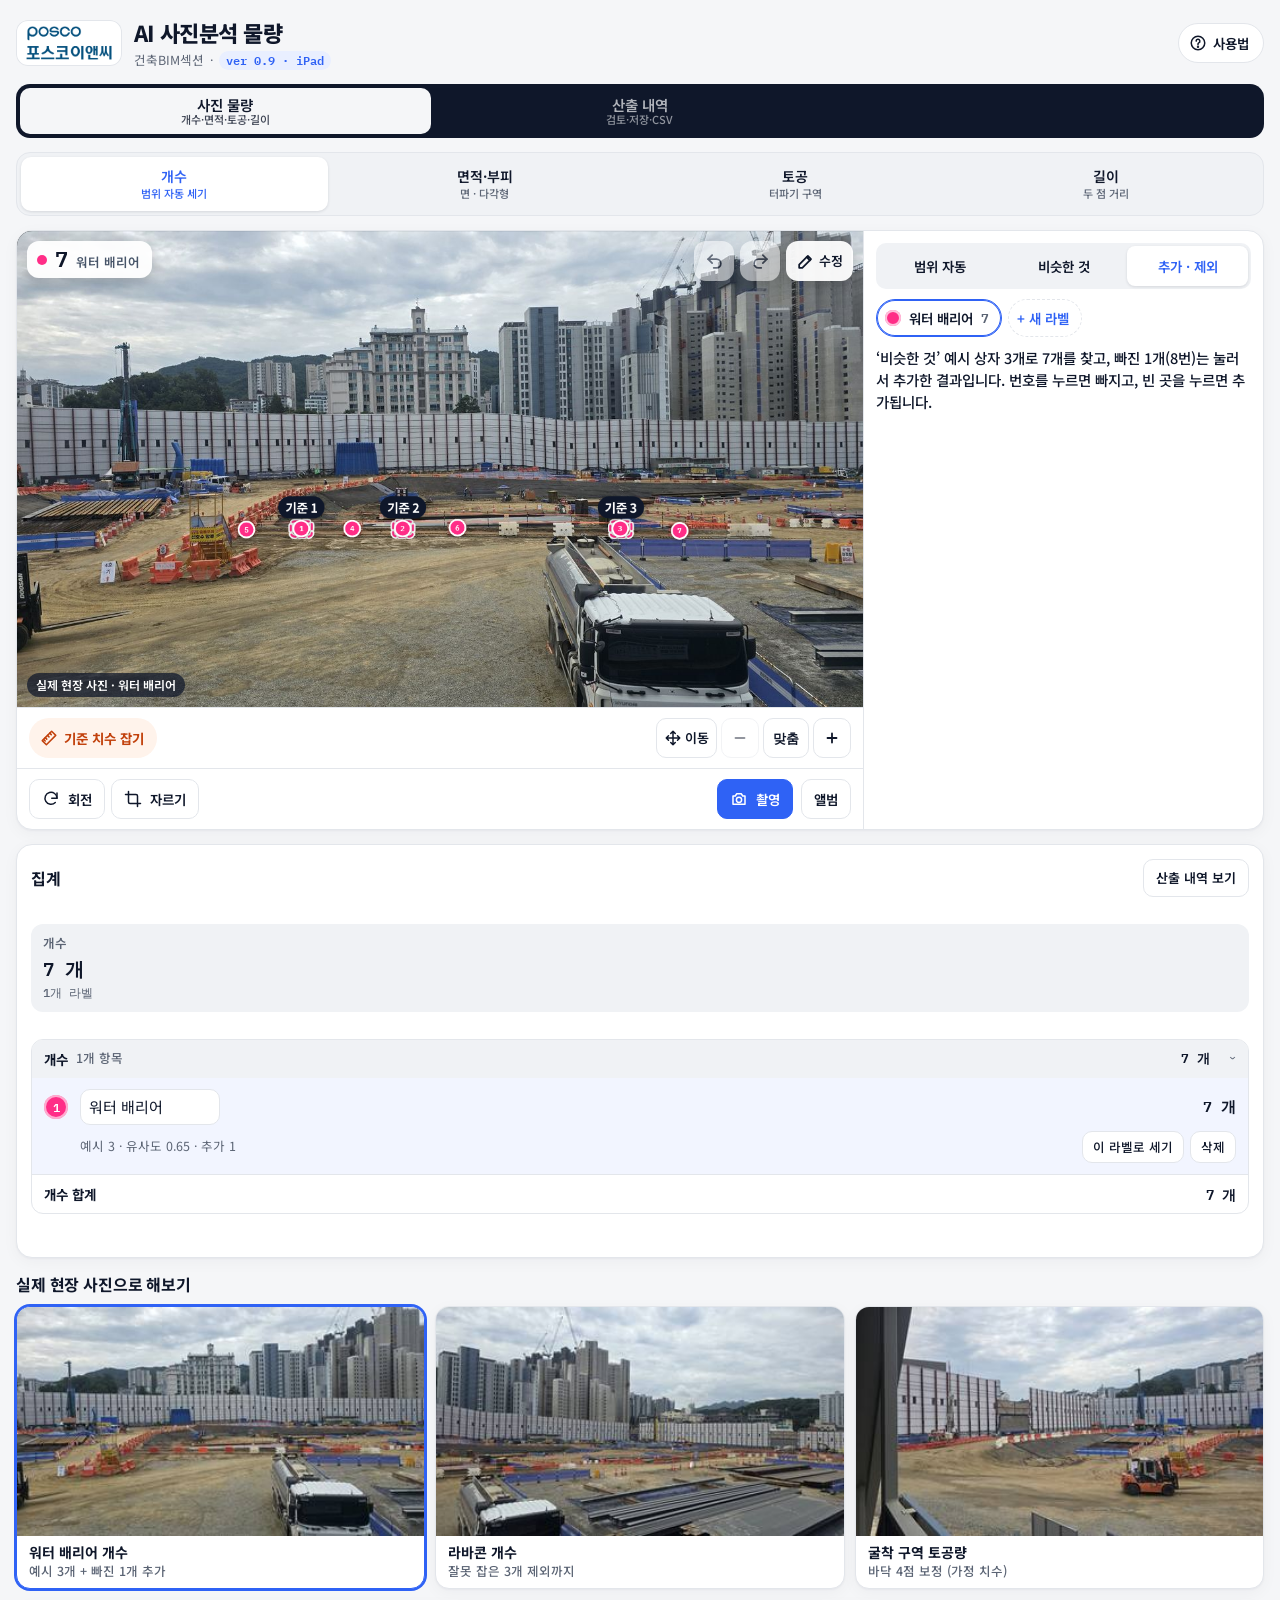
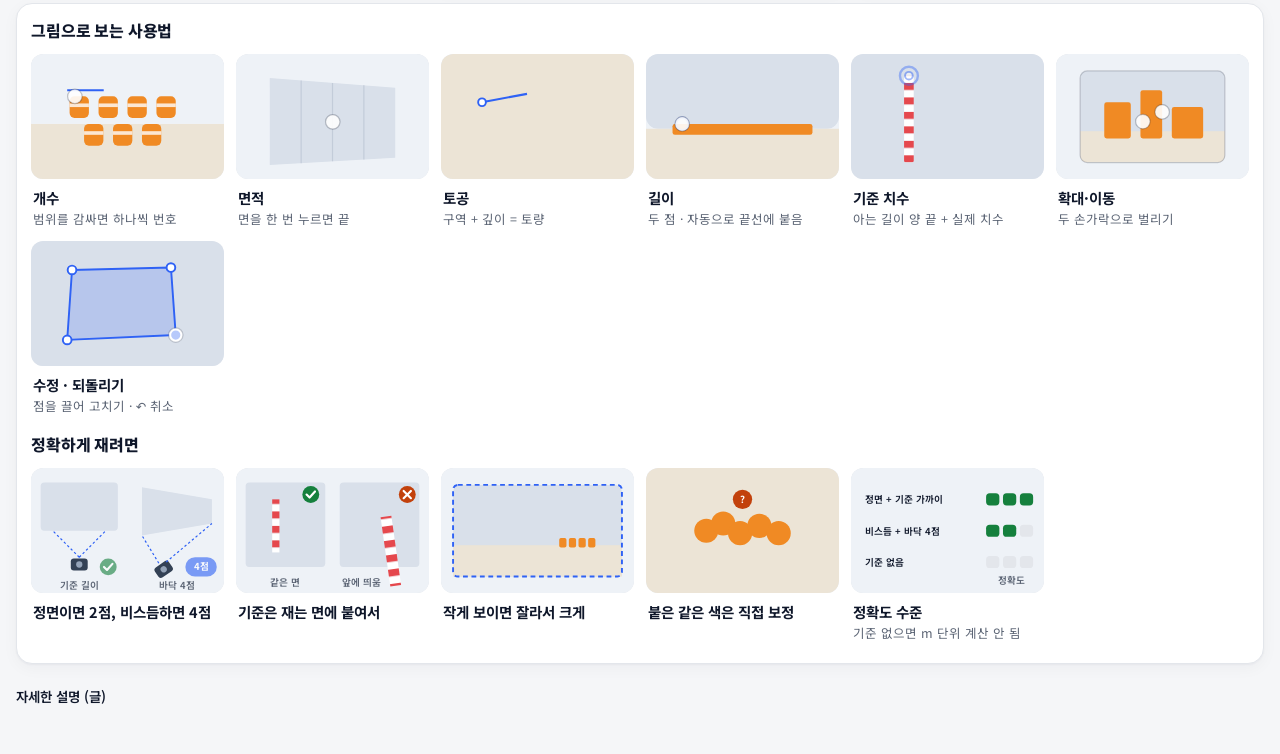
==== ai-qto/index.html @ 0bedd9d7 "ai-qto: 아이패드 홈 화면 웹앱 'AI 사진분석 물량' 추가 - 웹 시제품(SiteMeasureAR/web/photo-qto.html)으로 만든 아이패드용 화면 - 홈 화면에" ====
<!doctype html><html lang="ko"><head><meta charset="utf-8"><meta name="viewport" content="width=device-width,initial-scale=1,viewport-fit=cover,user-scalable=no"><meta name="apple-mobile-web-app-capable" content="yes"><meta name="mobile-web-app-capable" content="yes"><meta name="apple-mobile-web-app-title" content="AI 물량"><meta name="apple-mobile-web-app-status-bar-style" content="default"><meta name="theme-color" content="#2f62f5"><meta name="format-detection" content="telephone=no"><link rel="manifest" href="manifest.webmanifest"><link rel="apple-touch-icon" href="icons/apple-touch-icon.png"><link rel="icon" type="image/png" sizes="192x192" href="icons/icon-192.png"><style>:root{color-scheme:light;padding-top:env(safe-area-inset-top,0px);padding-bottom:env(safe-area-inset-bottom,0px)}body{margin:0;font:14px system-ui}img{max-width:100%}[hidden]{display:none!important}</style><link rel="stylesheet" href="ipad.css?v=202611111435"><script src="ipad.js?v=202611111435"></script></head><body><title>AI 사진분석 물량</title>
<meta name="claude:viewport-fit-sides" content="cover">
<link rel="preconnect" href="https://fonts.googleapis.com">
<link rel="stylesheet" href="https://fonts.googleapis.com/css2?family=Noto+Sans+KR:wght@400;500;700;800&family=IBM+Plex+Mono:wght@500;600&display=swap">
<style>
/* Layout: 흰 바탕 카드 세 장 — ① 사진(찍기·불러오기, 기준 치수) ② 기능 탭(개수·면적부피·토공·길이)과 그 도구 ③ 기능별 집계와 총합계. 강조는 한 가지 파랑, 사진 위 표시는 라벨 색. */
:root{
  --bg:#f5f6f8; --surface:#ffffff; --ink:#0f172a; --muted:#5b6474; --line:#e3e6eb; --soft:#f0f2f5;
  --accent:#2f62f5; --accent-ink:#ffffff; --accent-soft:#e9efff; --warn:#c2410c; --warn-soft:#fff3eb; --ok:#15803d;
  --font-body:"Noto Sans KR","Apple SD Gothic Neo","Malgun Gothic",system-ui,sans-serif;
  --font-num:"IBM Plex Mono",ui-monospace,Menlo,Consolas,monospace;
  --r-card:16px; --r-ctl:10px;
}
@media (prefers-color-scheme: dark){ :root:not([data-theme="light"]){
  --bg:#0d1117; --surface:#161b22; --ink:#e8edf3; --muted:#9aa5b4; --line:#2a313b; --soft:#1e252e;
  --accent:#6b93ff; --accent-ink:#0b1020; --accent-soft:#1c2848; --warn:#ff9b63; --warn-soft:#2e1d12; --ok:#4ade80; color-scheme:dark } }
:root[data-theme="dark"]{
  --bg:#0d1117; --surface:#161b22; --ink:#e8edf3; --muted:#9aa5b4; --line:#2a313b; --soft:#1e252e;
  --accent:#6b93ff; --accent-ink:#0b1020; --accent-soft:#1c2848; --warn:#ff9b63; --warn-soft:#2e1d12; --ok:#4ade80; color-scheme:dark }

*,*::before,*::after{box-sizing:border-box}
[hidden]{display:none!important}
body{background:var(--bg);color:var(--ink);font-family:var(--font-body);font-size:15px;line-height:1.5;-webkit-font-smoothing:antialiased}
.wrap{max-width:860px;margin:0 auto;padding-block:16px 40px;
  padding-left:max(16px, env(safe-area-inset-left, 0px));padding-right:max(16px, env(safe-area-inset-right, 0px));
  display:flex;flex-direction:column;gap:14px}
.top{display:flex;align-items:center;gap:12px;flex-wrap:wrap}
.logo{display:flex;align-items:center;justify-content:center;background:#fff;border-radius:12px;padding:6px 10px;box-shadow:inset 0 0 0 1px var(--line);flex:none}
.logo img{display:block;height:34px;width:auto;max-width:100%}
.brand{display:flex;flex-direction:column;min-width:0;flex:1}
.meta{display:flex;gap:6px;align-items:center;flex-wrap:wrap;font-size:12.5px;color:var(--muted);margin-top:2px}
.ver{font-family:var(--font-num);font-size:11.5px;font-weight:600;padding:1px 7px;border-radius:999px;background:var(--accent-soft);color:var(--accent)}
.views{display:grid;grid-template-columns:repeat(3,1fr);gap:4px;padding:4px;background:var(--ink);border-radius:14px}
.views button{border:0;background:transparent;color:color-mix(in srgb,var(--bg) 70%,transparent);border-radius:10px;min-height:46px;font-size:14.5px;flex-direction:column;gap:0;padding:6px 4px}
.views button small{font-size:11px;font-weight:500;opacity:.8}
.views button[aria-selected="true"]{background:var(--bg);color:var(--ink)}
.view{display:flex;flex-direction:column;gap:14px}
.ar{padding:18px;display:flex;flex-direction:column;gap:14px}
.ar h2{font-size:18px}
.ar p{margin:0;color:var(--muted);font-size:14px;max-width:62ch}
.steps{display:grid;grid-template-columns:repeat(auto-fit,minmax(180px,1fr));gap:10px;margin:0;padding:0;list-style:none;counter-reset:st}
.steps li{background:var(--soft);border-radius:12px;padding:12px;font-size:13.5px;counter-increment:st}
.steps li::before{content:counter(st);display:inline-grid;place-items:center;width:22px;height:22px;border-radius:50%;background:var(--accent);color:var(--accent-ink);font-weight:700;font-size:12px;margin-right:8px}
.steps b{display:block;margin:6px 0 2px;font-size:14px}
.kv{display:grid;grid-template-columns:auto 1fr;gap:6px 14px;font-size:13.5px;margin:0}
.kv dt{color:var(--muted)} .kv dd{margin:0}
.badge-st{align-self:flex-start;font-size:12.5px;font-weight:600;padding:4px 10px;border-radius:999px;background:var(--warn-soft);color:var(--warn)}
details.grp > summary{list-style:none;cursor:pointer}
details.grp > summary::-webkit-details-marker{display:none}
details.grp > summary .chev{transition:transform .15s;display:inline-block;margin-left:6px}
details.grp[open] > summary .chev{transform:rotate(90deg)}
.ghead b{font-family:var(--font-num);font-weight:600;font-size:13px;color:var(--ink);margin-left:auto;margin-right:8px}
.rep{overflow-x:auto;border:1px solid var(--line);border-radius:12px}
.rep table{border-collapse:collapse;width:100%;font-size:13px;min-width:560px}
.rep th,.rep td{padding:8px 10px;border-bottom:1px solid var(--line);text-align:right;white-space:nowrap}
.rep th{background:var(--soft);font-weight:600;color:var(--muted);font-size:12px}
.rep td:nth-child(-n+3),.rep th:nth-child(-n+3){text-align:left}
.rep td{font-variant-numeric:tabular-nums}
.rep tr.tot td{font-weight:700;background:color-mix(in srgb,var(--soft) 60%,transparent)}
.repimg{border-radius:12px;overflow:hidden;border:1px solid var(--line);background:#0b0d10}
.repimg img{display:block;width:100%;max-width:100%}
@media (prefers-reduced-motion: reduce){ details.grp > summary .chev{transition:none} }
h1{font-size:22px;font-weight:800;margin:0;letter-spacing:-.02em}
.top p{margin:2px 0 0;font-size:13.5px;color:var(--muted)}
@media (max-width:560px){
  .wrap{gap:10px;padding-block:10px 32px}
  .top{gap:10px;flex-wrap:nowrap}
  .logo{padding:4px 7px;border-radius:10px} .logo img{height:24px}
  h1{font-size:18.5px;line-height:1.25;white-space:nowrap;overflow:hidden;text-overflow:ellipsis}
  .meta{flex-wrap:nowrap;white-space:nowrap;font-size:12px;margin-top:0}
  .helpbtn{min-height:36px;padding:4px 10px 4px 8px;font-size:13px}
  .views button{min-height:40px;padding:4px} .views button small{display:none}
}
h2{font-size:16px;font-weight:700;margin:0;letter-spacing:-.01em}
.card{background:var(--surface);border:1px solid var(--line);border-radius:var(--r-card);box-shadow:0 1px 2px rgba(15,23,42,.04),0 4px 16px rgba(15,23,42,.04)}
button,.btn{font:inherit;font-weight:600;font-size:14px;min-height:44px;padding:8px 14px;border-radius:var(--r-ctl);border:1px solid var(--line);
  background:var(--surface);color:var(--ink);cursor:pointer;display:inline-flex;align-items:center;justify-content:center;gap:8px;text-align:center;line-height:1.2}
button:hover,.btn:hover{border-color:color-mix(in srgb,var(--accent) 40%,var(--line))}
.btn.primary,button.primary{background:var(--accent);color:var(--accent-ink);border-color:var(--accent)}
button:focus-visible,.btn:focus-within,input:focus-visible,select:focus-visible,summary:focus-visible{outline:3px solid color-mix(in srgb,var(--accent) 45%,transparent);outline-offset:2px}
button:disabled{opacity:.45;cursor:default}
.ico{width:18px;height:18px;flex:none}

/* ① 사진 */
.photo{overflow:hidden}
.drop{display:flex;flex-direction:column;align-items:center;text-align:center;gap:10px;padding:40px 20px;border:2px dashed var(--line);border-radius:12px;margin:12px;background:var(--soft)}
.drop .big{width:44px;height:44px;color:var(--accent)}
.drop-t{font-size:17px;font-weight:700;margin:0}
.drop-s{font-size:13.5px;color:var(--muted);margin:0;max-width:44ch}
.drop-b{display:flex;gap:8px;flex-wrap:wrap;justify-content:center;margin-top:4px}
.stage{position:relative;background:#0b0d10;overflow:hidden}
#vp{position:relative;overflow:hidden;touch-action:none;height:56vh;user-select:none;-webkit-user-select:none}
#cv{position:absolute;left:0;top:0;display:block;transform-origin:0 0;touch-action:none;cursor:crosshair;user-select:none;-webkit-user-select:none}
#vp.hand,#vp.hand #cv{cursor:grab}
.zctl{display:flex;gap:4px;flex-wrap:nowrap}
.zctl button{min-height:40px;min-width:38px;padding:0 7px;font-size:13px;gap:3px}
.zctl .zl{font-family:var(--font-num);font-size:12.5px;min-width:46px}
.zctl button[aria-pressed="true"]{background:var(--accent);color:var(--accent-ink);border-color:var(--accent)}
.pbar2{border-top:0;padding-top:0}
.ptools{display:flex;gap:6px;flex-wrap:wrap}
#loupe{position:fixed;left:0;top:0;width:124px;height:124px;border-radius:50%;border:3px solid #fff;box-shadow:0 0 0 1px rgba(15,23,42,.35),0 6px 20px rgba(0,0,0,.35);pointer-events:none;z-index:40;background:#000}
.total{position:absolute;left:10px;top:10px;pointer-events:none;display:flex;align-items:baseline;gap:8px;padding:6px 12px 6px 10px;border-radius:12px;background:rgba(255,255,255,.94);color:#0f172a;box-shadow:0 4px 14px rgba(0,0,0,.18)}
.total .dot{width:10px;height:10px;border-radius:50%;align-self:center}
.total .n{font-family:var(--font-num);font-weight:600;font-size:22px;line-height:1}
.total .l{font-size:12.5px;font-weight:600;color:#475569}
.stbar{position:absolute;right:10px;top:10px;display:flex;gap:6px}
.sbtn{min-height:40px;min-width:40px;padding:0 10px;border-radius:12px;border:0;background:rgba(255,255,255,.94);color:#0f172a;box-shadow:0 4px 14px rgba(0,0,0,.2);font-size:13px;gap:4px}
.sbtn svg{width:19px;height:19px}
.sbtn:disabled{opacity:.55}
.sbtn[aria-pressed="true"]{background:#2f62f5;color:#fff}
.einfo{margin:0;font-size:13.5px;color:var(--muted)}
.calneed{display:flex;flex-direction:column;gap:8px;padding:12px;border-radius:12px;background:var(--warn-soft);border:1px solid color-mix(in srgb,var(--warn) 30%,transparent)}
.calneed.ok{background:var(--accent-soft);border-color:color-mix(in srgb,var(--accent) 25%,transparent);flex-direction:row;align-items:center;flex-wrap:wrap;padding:8px 12px}
.calneed .cn-h{display:flex;align-items:center;gap:8px;color:var(--warn);font-size:15px}
.calneed.ok .cn-h{color:var(--accent);font-size:13.5px;flex:1 1 200px;min-width:0}
.calneed.ok .cn-h b{font-weight:600}
.calneed .cn-t{margin:0;font-size:13.5px;color:var(--ink)}
.calneed .row button{flex-direction:column;gap:1px;min-height:52px}
.calneed .row button small{font-size:11.5px;font-weight:500;opacity:.85}
.calneed.ok .row{flex:0 0 auto}
.calneed.ok .row button{min-height:36px;padding:4px 12px;font-size:13px}
.csteps{list-style:none;margin:0;padding:0;display:flex;flex-direction:column;gap:6px;counter-reset:cs}
.csteps li{counter-increment:cs;display:flex;align-items:center;gap:10px;font-size:14px;padding:8px 10px;border-radius:10px;background:var(--soft);color:var(--muted)}
.csteps li::before{content:counter(cs);flex:none;display:grid;place-items:center;width:24px;height:24px;border-radius:50%;background:var(--line);color:var(--ink);font-weight:700;font-size:12.5px}
.csteps li.now{background:var(--accent-soft);color:var(--ink);font-weight:600;box-shadow:inset 0 0 0 1.5px var(--accent)}
.csteps li.now::before{background:var(--accent);color:var(--accent-ink)}
.csteps li.done{color:var(--ink)}
.csteps li.done::before{content:"✓";background:var(--ok);color:#fff}
.csteps .n{margin-left:auto;font-family:var(--font-num);font-size:12.5px}
.stepbar{margin:0;background:#2f62f5;color:#fff;font-weight:600;font-size:13.5px;line-height:1.4;padding:8px 14px;text-align:center}
.tag{position:absolute;left:10px;bottom:10px;font-size:12px;font-weight:600;padding:3px 9px;border-radius:999px;background:rgba(15,23,42,.72);color:#fff;pointer-events:none}
.pbar{display:flex;gap:8px;align-items:center;flex-wrap:wrap;padding:10px 12px;border-top:1px solid var(--line)}
.pbar .grow{flex:1 1 auto}
.scale{min-height:40px;border-radius:999px;font-size:13.5px;font-weight:700;padding:6px 12px 6px 10px;gap:6px}
.scale.warn{background:var(--warn-soft);color:var(--warn);border-color:transparent}
.scale.ok{background:var(--accent-soft);color:var(--accent);border-color:transparent}
.pbar .btn{min-height:40px;font-size:13.5px;padding:6px 12px}

/* ② 기능 탭과 도구 */
.fn{display:grid;grid-template-columns:repeat(4,1fr);gap:4px;padding:4px;background:var(--soft);border-radius:14px;border:1px solid var(--line)}
.fn button{border:0;background:transparent;border-radius:10px;flex-direction:column;gap:2px;padding:8px 4px;min-height:54px;font-size:14px}
.fn button small{font-size:11px;font-weight:500;color:var(--muted)}
@media (max-width:560px){ .fn button{min-height:44px;padding:6px 2px;font-size:14.5px} .fn button small{display:none} }
.fn button[aria-selected="true"]{background:var(--surface);color:var(--accent);box-shadow:0 1px 3px rgba(15,23,42,.12)}
.fn button[aria-selected="true"] small{color:var(--accent)}
.tool{padding:12px;display:flex;flex-direction:column;gap:10px;border-top:1px solid var(--line)}
.tool .calneed{padding:10px 12px;gap:6px}
.tool .calneed .cn-t{font-size:13px}
.tool .calneed .row button{min-height:44px}
@media (max-width:560px){ .tool .calneed .cn-t{display:none} .tool .calneed .cn-h{font-size:14px} }
.hint{margin:0;font-size:14.5px;font-weight:500}
.tgrp{display:flex;flex-direction:column;gap:10px}
.seg{display:flex;background:var(--soft);border-radius:var(--r-ctl);padding:3px;gap:3px}
.seg button{flex:1;min-height:40px;border:0;background:transparent;border-radius:8px;font-size:13.5px}
.seg button small{display:block;font-size:11px;font-weight:500;color:var(--muted);line-height:1.2}
.seg button:has(small){flex-direction:column;gap:0;min-height:44px;font-size:14px}
.seg button[aria-pressed="true"] small{color:var(--accent)}
.seg button[aria-pressed="true"]{background:var(--surface);color:var(--accent);box-shadow:0 1px 3px rgba(15,23,42,.12)}
.slider{display:flex;align-items:center;gap:10px;font-size:13px;color:var(--muted);min-width:0}
.slider input{flex:1;min-width:0;accent-color:var(--accent)}
.val{font-family:var(--font-num);font-size:12.5px;color:var(--ink);min-width:3.2em;text-align:right}
.row{display:flex;gap:8px;flex-wrap:wrap}
.row > button{flex:1 1 120px;min-height:40px}
.chips{display:flex;gap:6px;flex-wrap:wrap;align-items:center}
.chips .lbl{font-size:12.5px;color:var(--muted);font-weight:600;margin-right:2px}
.chip{min-height:34px;font-size:13px;font-weight:600;padding:4px 12px;border-radius:999px;background:var(--soft);border-color:transparent}
.chip[aria-pressed="true"]{background:var(--accent-soft);color:var(--accent);border-color:color-mix(in srgb,var(--accent) 35%,transparent)}
.labels{display:flex;gap:6px;flex-wrap:wrap}
.what{display:flex;align-items:center;gap:10px;font-size:13px;color:var(--muted);min-width:0}
.what span{flex:none}
.what input{flex:1}
.lab{min-height:38px;border-radius:999px;padding:4px 12px 4px 8px;font-size:13.5px;gap:8px}
.lab .sw{width:16px;height:16px;border-radius:50%;box-shadow:inset 0 0 0 2px rgba(255,255,255,.7)}
.lab .c{font-family:var(--font-num);font-size:12.5px;color:var(--muted)}
.lab[aria-pressed="true"]{border-color:var(--accent);box-shadow:0 0 0 1px var(--accent) inset}
.lab.add{color:var(--accent);border-style:dashed}
.form{display:flex;gap:8px;flex-wrap:wrap}
.form label{display:flex;flex-direction:column;gap:3px;font-size:12px;color:var(--muted);flex:1 1 120px;min-width:0}
input[type=number],input[type=text],select{font:inherit;min-height:42px;padding:6px 10px;border:1px solid var(--line);border-radius:var(--r-ctl);background:var(--surface);color:var(--ink);min-width:0;width:100%}

/* ③ 집계 */
.results{padding:14px;display:flex;flex-direction:column;gap:12px}
.rhead{display:flex;align-items:center;justify-content:space-between;gap:8px;flex-wrap:wrap}
.rhead .acts{display:flex;gap:6px;flex-wrap:wrap}
.rhead .acts button{min-height:38px;font-size:13px;padding:6px 12px}
.summary{display:grid;grid-template-columns:repeat(auto-fit,minmax(140px,1fr));gap:8px}
.sum{background:var(--soft);border-radius:12px;padding:10px 12px;min-width:0}
.sum dt{font-size:12.5px;color:var(--muted);font-weight:600}
.sum dd{margin:2px 0 0;font-family:var(--font-num);font-variant-numeric:tabular-nums;font-weight:600;font-size:19px;overflow-wrap:anywhere}
.sum dd small{display:block;font-size:12px;font-weight:500;color:var(--muted)}
.grp{border:1px solid var(--line);border-radius:12px;overflow:hidden}
.ghead{display:flex;justify-content:space-between;align-items:center;gap:8px;padding:9px 12px;background:var(--soft);font-size:13.5px;font-weight:700}
.ghead span{font-weight:500;color:var(--muted);font-size:12.5px}
.item{display:grid;grid-template-columns:26px 1fr auto;gap:6px 10px;padding:11px 12px;border-top:1px solid var(--line);align-items:center}
.ghead + .item{border-top:0}
.item.active{background:color-mix(in srgb,var(--accent-soft) 60%,transparent)}
.no{font-family:var(--font-num);font-weight:600;width:24px;height:24px;border-radius:50%;display:grid;place-items:center;font-size:12px;color:#fff;box-shadow:inset 0 0 0 2px rgba(255,255,255,.6)}
.main{display:flex;gap:6px;align-items:center;flex-wrap:wrap;min-width:0}
.main select,.main input{min-height:36px;padding:4px 8px;width:auto}
.main input[type=text]{width:140px}
.thick{display:inline-flex;align-items:center;gap:4px;font-size:13px;color:var(--muted)}
.thick input{width:74px}
.q{font-family:var(--font-num);font-variant-numeric:tabular-nums;font-weight:600;text-align:right;white-space:nowrap;font-size:15px}
.q small{display:block;font-weight:500;color:var(--muted);font-size:12px}
.calq{grid-column:2 / 4;display:flex;gap:6px;align-items:center;flex-wrap:wrap;font-size:12.5px;color:var(--muted);min-width:0;background:var(--warn-soft);padding:6px 8px;border-radius:8px}
.calq select,.calq input{min-height:36px;padding:4px 8px;width:auto}
.calq input{width:96px}
.calq button{min-height:36px;padding:4px 10px;font-size:12.5px}
.sub{grid-column:2 / 4;font-size:12.5px;color:var(--muted);display:flex;justify-content:space-between;align-items:center;gap:8px;flex-wrap:wrap;min-width:0}
.sub .acts{display:flex;gap:6px}
.sub button{min-height:32px;padding:2px 10px;font-size:12.5px;font-weight:500}
.cond{grid-column:2 / 4;font-size:13px;min-width:0}
.cond summary{cursor:pointer;color:var(--muted);min-height:32px;display:flex;align-items:center}
.fields{display:grid;grid-template-columns:repeat(auto-fit,minmax(118px,1fr));gap:8px;margin-top:6px}
.fld{display:flex;flex-direction:column;gap:3px;font-size:12px;color:var(--muted);min-width:0}
.fld input,.fld select{min-height:38px;padding:4px 8px}
.res{grid-column:2 / 4;display:grid;grid-template-columns:repeat(auto-fit,minmax(150px,1fr));gap:2px 16px;font-size:12.5px;min-width:0}
.res div{display:flex;justify-content:space-between;gap:6px;padding-block:1px}
.res b{font-family:var(--font-num);font-variant-numeric:tabular-nums;font-weight:600}
.warnline{grid-column:2 / 4;font-size:12.5px;color:var(--warn);margin:0;font-weight:500;background:var(--warn-soft);padding:6px 10px;border-radius:8px}
.gtot{display:flex;justify-content:space-between;padding:9px 12px;border-top:1px solid var(--line);font-weight:700;font-size:13.5px}
.gtot b{font-family:var(--font-num);font-weight:600}
.empty{color:var(--muted);font-size:14px;margin:0;text-align:center;padding:18px 8px;background:var(--soft);border-radius:12px}
.status{font-size:13px;color:var(--muted);margin:0;min-height:1.3em}

/* 샘플 */
.samples{display:flex;flex-direction:column;gap:10px}
.sgrid{display:grid;grid-template-columns:repeat(3,1fr);gap:10px}
@media (max-width:560px){ .sgrid{grid-template-columns:1fr} }
.sc{padding:0;flex-direction:column;align-items:stretch;gap:0;overflow:hidden;border-radius:14px;text-align:left;min-height:0}
.sc img{display:block;width:100%;aspect-ratio:16/9;object-fit:cover;max-width:100%}
.sc span{display:block;padding:8px 12px 2px;font-size:14px;font-weight:700}
.sc small{display:block;padding:0 12px 10px;font-size:12.5px;font-weight:500;color:var(--muted)}
.sc[aria-pressed="true"]{border-color:var(--accent);box-shadow:0 0 0 2px var(--accent)}
@media (max-width:560px){ .sc{flex-direction:row;align-items:center;justify-content:flex-start} .sc img{width:120px;flex:none} .sc .tx{min-width:0;flex:1} }
details.help{font-size:13.5px;color:var(--muted)}
.guide{padding-block:14px;display:flex;flex-direction:column;gap:10px;scroll-margin-top:12px}
.g-head{display:flex;align-items:baseline;justify-content:space-between;gap:8px;padding-left:14px;padding-right:14px}
.g-head h2{margin:0;font-size:16px;font-weight:800;letter-spacing:-.01em}
.g-sw{font-size:12px;color:var(--muted)}
.gscroll{display:grid;grid-auto-flow:column;grid-auto-columns:min(70%,230px);gap:12px;overflow-x:auto;scroll-snap-type:x mandatory;padding:2px 14px 6px;scroll-padding-left:14px;scrollbar-width:none;-webkit-overflow-scrolling:touch}
.gscroll::-webkit-scrollbar{display:none}
.gcard{margin:0;scroll-snap-align:start;display:flex;flex-direction:column;gap:8px;min-width:0}
.gsv{width:100%;height:auto;display:block;border-radius:12px;box-shadow:inset 0 0 0 1px var(--line);
  --g-bg:#eef2f7; --g-wall:#d9e0ea; --g-seam:#c3ccd9; --g-ground:#ece4d6; --g-obj:#f08a24; --g-pitb:#cdbb9c; --g-pitr:#bba685; --g-pitf:#a99272; --g-cam:#334155}
@media (prefers-color-scheme: dark){ :root:not([data-theme="light"]) .gsv{--g-bg:#1a212b; --g-wall:#252e3a; --g-seam:#334050; --g-ground:#2e2920; --g-obj:#e07b1a; --g-pitb:#54473a; --g-pitr:#4a3e31; --g-pitf:#3f3428; --g-cam:#cbd5e1} }
:root[data-theme="dark"] .gsv{--g-bg:#1a212b; --g-wall:#252e3a; --g-seam:#334050; --g-ground:#2e2920; --g-obj:#e07b1a; --g-pitb:#54473a; --g-pitr:#4a3e31; --g-pitf:#3f3428; --g-cam:#cbd5e1}
.gcard figcaption{display:flex;flex-direction:column;gap:1px;padding:0 2px}
.gcard figcaption b{font-size:14.5px;font-weight:700}
.gcard figcaption span{font-size:12.5px;color:var(--muted)}
@media (min-width:720px){ .gscroll{grid-auto-flow:row;grid-template-columns:repeat(auto-fill,minmax(180px,1fr));overflow:visible} .g-sw{display:none} }
.g-bg{fill:var(--g-bg)} .g-wall{fill:var(--g-wall)} .g-seam{stroke:var(--g-seam);stroke-width:1} .g-ground{fill:var(--g-ground)}
.g-obj{fill:var(--g-obj)} .g-obj2{fill:rgba(255,255,255,.8)}
.g-box{fill:none;stroke:var(--accent);stroke-width:1.6}
.g-finger{fill:#fff;stroke:rgba(15,23,42,.28);stroke-width:1}
.g-rip{fill:none;stroke:var(--accent);stroke-width:2}
.g-pt{fill:#fff;stroke:var(--accent);stroke-width:1.6}
.g-num{fill:var(--accent)} .g-num-t{fill:#fff;font:700 6.5px var(--font-num)}
.g-pill{fill:var(--accent)} .g-pill2{fill:#0f172a} .g-pt-t{fill:#fff;font:700 8px var(--font-body)}
.g-fill{fill:var(--accent);fill-opacity:.3} .g-fill2{fill:var(--accent);fill-opacity:.2;stroke:var(--accent);stroke-width:1.6;stroke-linejoin:round}
.g-edge{fill:none;stroke:var(--accent);stroke-width:1.8;stroke-linejoin:round}
.g-pitb{fill:var(--g-pitb)} .g-pitr{fill:var(--g-pitr)} .g-pitf{fill:var(--g-pitf)}
.g-dim{stroke:var(--ink);stroke-width:1.2} .g-lab{fill:var(--ink);font:italic 700 9px Georgia,serif}
.g-meas{stroke:var(--accent);stroke-width:2.4;stroke-linecap:round}
.g-snap{fill:#fff;stroke:var(--accent);stroke-width:1.6}
.g-st1{fill:#e5484d} .g-st2{fill:#fff}
.g-input{fill:var(--surface);stroke:var(--accent);stroke-width:1.4} .g-in-t{fill:var(--ink);font:600 8.5px var(--font-num)}
.g-ok{fill:var(--ok)} .g-ok-t{fill:none;stroke:#fff;stroke-width:1.8;stroke-linecap:round;stroke-linejoin:round}
.g-no{fill:var(--warn)} .g-no-t{stroke:#fff;stroke-width:1.8;stroke-linecap:round}
.g-frame{fill:none;stroke:var(--ink);stroke-opacity:.2;stroke-width:1}
.g-h{fill:#fff;stroke:var(--accent);stroke-width:1.6} .g-h.sel{fill:var(--accent);stroke:#fff}
.g-ub{fill:var(--surface);stroke:var(--line)} .g-ub-t{fill:none;stroke:var(--ink);stroke-width:1.6;stroke-linecap:round;stroke-linejoin:round}
.g-cam{fill:var(--g-cam)} .g-lens{fill:#94a3b8} .g-ray{stroke:var(--accent);stroke-width:1;stroke-dasharray:2 2;fill:none}
.g-cap{fill:var(--muted);font:600 8px var(--font-body)} .g-cap.l{fill:var(--ink)}
.g-bar{fill:var(--line)} .g-bar.on{fill:var(--ok)}
.helpbtn{margin-left:auto;min-height:40px;border-radius:999px;padding:6px 14px 6px 10px;font-size:13.5px;gap:6px}
details.help summary{cursor:pointer;color:var(--ink);font-weight:600;min-height:36px;display:flex;align-items:center}
details.help ul{margin:6px 0 0;padding-left:18px;display:flex;flex-direction:column;gap:5px}
</style>

<div class="wrap">
  <header class="top">
    <span class="logo"><img src="brand/poscoenc-logo.png" alt="포스코이앤씨" width="86" height="34"></span>
    <div class="brand">
      <h1>AI 사진분석 물량</h1>
      <div class="meta"><span>건축BIM섹션</span><span aria-hidden="true">·</span><span class="ver">ver 0.9</span></div>
    </div>
    <button id="helpBtn" class="helpbtn" aria-label="그림 사용법 보기"><svg class="ico" viewBox="0 0 24 24" fill="none" stroke="currentColor" stroke-width="2" stroke-linecap="round" stroke-linejoin="round" aria-hidden="true"><circle cx="12" cy="12" r="9"/><path d="M9.5 9.5a2.5 2.5 0 1 1 3.5 2.3c-.6.3-1 .9-1 1.6v.6"/><circle cx="12" cy="17" r=".6" fill="currentColor"/></svg>사용법</button>
  </header>

  <nav class="views" role="tablist" aria-label="화면">
    <button role="tab" id="v-ar" aria-selected="false">AR 실측<small>Android 앱</small></button>
    <button role="tab" id="v-photo" aria-selected="true">사진 물량<small>개수·면적·토공·길이</small></button>
    <button role="tab" id="v-report" aria-selected="false">산출 내역<small>검토·저장·CSV</small></button>
  </nav>

  <!-- AR 실측 -->
  <section id="view-ar" class="view" hidden>
    <div class="card ar">
      <span class="badge-st">Android 앱으로 개발 중 · 이 웹 화면에서는 동작하지 않습니다</span>
      <h2>AR 실측: 기준 치수 없이 실시간 거리·면적</h2>
      <p>휴대폰 카메라로 주변을 인식한 뒤 시작점과 끝점을 찍으면 실제 거리가 바로 나옵니다. 기준 치수를 넣지 않아도 됩니다. ARCore의 깊이(Depth) 기능을 쓰므로 설치형 Android 앱에서만 동작하며, 웹 페이지에서는 카메라와 AR 기능을 쓸 수 없습니다.</p>
      <ol class="steps">
        <li><b>주변 인식</b>카메라를 천천히 좌우로 움직여 바닥·벽을 인식시킵니다.</li>
        <li><b>점 지정</b>화면 가운데 조준점을 시작점·끝점에 맞추고 누릅니다. 모서리·직선 스냅이 보조합니다.</li>
        <li><b>결과 저장</b>거리·면적과 사진, 측정점, 산출 근거를 휴대폰에 저장하고 CSV로 내보냅니다.</li>
      </ol>
      <dl class="kv">
        <dt>권장 거리</dt><dd>대상까지 약 0.5~5 m (Google 안내 기준 깊이 정확도가 가장 좋은 범위)</dd>
        <dt>대상 기기</dt><dd>ARCore Depth API 지원 Android 기기</dd>
        <dt>1차 개발 범위</dt><dd>2점 거리 측정 · 사진 저장 · 강재 개수 검토</dd>
        <dt>검증 방법</dt><dd>같은 구간을 줄자와 비교해 기기별 오차를 기록</dd>
      </dl>
      <p>지금 이 화면에서는 ‘사진 물량’에서 기준 치수(기준 길이 또는 바닥 4점)를 잡아 거리를 잴 수 있습니다.</p>
      <div class="row"><a class="btn" href="https://developers.google.com/ar/devices" target="_blank" rel="noopener">ARCore 지원 기기 목록</a><button id="goPhotoLen" class="primary">사진으로 거리 재기</button></div>
    </div>
  </section>

  <!-- 사진 물량 -->
  <div id="view-photo" class="view">
  <!-- ① 기능 -->
  <nav class="fn" role="tablist" aria-label="측정 기능">
    <button role="tab" id="fn-count" aria-selected="true">개수<small>범위 자동 세기</small></button>
    <button role="tab" id="fn-area" aria-selected="false">면적·부피<small>면 · 다각형</small></button>
    <button role="tab" id="fn-earth" aria-selected="false">토공<small>터파기 구역</small></button>
    <button role="tab" id="fn-length" aria-selected="false">길이<small>두 점 거리</small></button>
  </nav>
  <!-- ② 사진 + 바로 아래 도구 -->
  <section class="card photo" aria-label="사진">
    <div id="empty" class="drop">
      <svg class="big" viewBox="0 0 24 24" fill="none" stroke="currentColor" stroke-width="1.7" stroke-linecap="round" stroke-linejoin="round" aria-hidden="true"><path d="M4 8h3l2-3h6l2 3h3v11H4z"/><circle cx="12" cy="13" r="3.5"/></svg>
      <p class="drop-t">현장 사진을 찍거나 불러오세요</p>
      <p class="drop-s">휴대폰에서는 ‘카메라로 촬영’을 누르면 바로 카메라가 열립니다.</p>
      <div class="drop-b">
        <label class="btn primary"><svg class="ico" viewBox="0 0 24 24" fill="none" stroke="currentColor" stroke-width="2" stroke-linecap="round" stroke-linejoin="round" aria-hidden="true"><path d="M4 8h3l2-3h6l2 3h3v11H4z"/><circle cx="12" cy="13" r="3.5"/></svg>카메라로 촬영<input id="shoot" type="file" accept="image/*" capture="environment" hidden></label>
        <label class="btn">앨범에서 선택<input id="pick" type="file" accept="image/*" hidden></label>
      </div>
    </div>
    <div id="stageWrap" hidden>
      <div class="stage">
        <div id="vp"><canvas id="cv" width="1280" height="720" aria-label="측정 사진"></canvas></div>
        <canvas id="loupe" width="248" height="248" hidden></canvas>
        <div id="total" class="total" hidden><span class="dot" id="totalDot"></span><span class="n" id="totalN"></span><span class="l" id="totalL"></span></div>
        <span id="sampleTag" class="tag"></span>
        <div class="stbar" role="toolbar" aria-label="편집">
          <button id="undoBtn" class="sbtn" aria-label="되돌리기" title="되돌리기 (Ctrl+Z)" disabled><svg viewBox="0 0 24 24" fill="none" stroke="currentColor" stroke-width="2.2" stroke-linecap="round" stroke-linejoin="round" aria-hidden="true"><path d="M9 14L4 9l5-5"/><path d="M4 9h10.5a5.5 5.5 0 0 1 0 11H11"/></svg></button>
          <button id="redoBtn" class="sbtn" aria-label="다시 실행" title="다시 실행 (Ctrl+Shift+Z)" disabled><svg viewBox="0 0 24 24" fill="none" stroke="currentColor" stroke-width="2.2" stroke-linecap="round" stroke-linejoin="round" aria-hidden="true"><path d="M15 14l5-5-5-5"/><path d="M20 9H9.5a5.5 5.5 0 0 0 0 11H13"/></svg></button>
          <button id="editBtn" class="sbtn" aria-label="수정" aria-pressed="false" title="수정: 점·상자를 끌어 고치기"><svg viewBox="0 0 24 24" fill="none" stroke="currentColor" stroke-width="2.2" stroke-linecap="round" stroke-linejoin="round" aria-hidden="true"><path d="M4 20h4L19 9l-4-4L4 16z"/><path d="M13.5 6.5l4 4"/></svg><span>수정</span></button>
        </div>
      </div>
      <p id="stepTag" class="stepbar" role="status" hidden></p>
      <div class="tool" role="region" aria-label="도구">

    <div id="t-count" class="tgrp">
      <div class="seg" role="group" aria-label="개수 작업">
        <button id="cnt-auto" aria-pressed="true">범위 자동</button>
        <button id="cnt-ex" aria-pressed="false">비슷한 것</button>
        <button id="cnt-edit" aria-pressed="false">추가 · 제외</button>
      </div>
      <div id="refRow" class="chips" role="group" aria-label="기준 객체">
        <span class="lbl">기준 객체</span>
        <button class="chip" id="ref-auto" aria-pressed="true">자동 판단</button>
        <button class="chip" id="ref-pick" aria-pressed="false">직접 고르기</button>
      </div>
      <p id="refInfo" class="einfo" hidden></p>
      <label id="whatRow" class="what" for="cntWhat"><span>세는 대상</span><input id="cntWhat" type="text" placeholder="비우면 AI가 판단 (예: 워터 배리어, 철근 D22)"></label>
      <div id="labels" class="labels" role="group" aria-label="라벨"></div>
      <label id="thrRow" class="slider" for="thr" hidden>유사도<input id="thr" type="range" min="40" max="95" value="65"><span id="thrV" class="val">0.65</span></label>
    </div>

    <div id="t-area" class="tgrp" hidden>
      <div class="seg" role="group" aria-label="면적 방식">
        <button id="ar-auto" aria-pressed="true">자동 면<small>한 번 누르기</small></button>
        <button id="ar-poly" aria-pressed="false">다각형<small>꼭지점 찍기</small></button>
      </div>
      <label id="ctx-auto" class="slider" for="tol">인식 범위<input id="tol" type="range" min="8" max="80" value="30"><span id="tolV" class="val">30</span></label>
    </div>

    <div id="t-earth" class="tgrp" hidden>
      <div class="seg" role="group" aria-label="토공 방식">
        <button id="ea-plan" aria-pressed="true">평면 구역 (깊이 · 법면)</button>
        <button id="ea-sec" aria-pressed="false">단면 × 연장</button>
      </div>
    </div>

    <div id="t-length" class="tgrp" hidden>
      <div class="chips" role="group" aria-label="길이 옵션">
        <button class="chip" id="chainBtn" aria-pressed="false">연속 측정 (끝점에서 이어 재기)</button>
      </div>
    </div>

    <div id="t-scale" class="tgrp" hidden>
      <div class="seg" role="group" aria-label="기준 치수 방식">
        <button id="cal-len" aria-pressed="true">기준 길이 · 정면 사진</button>
        <button id="cal-plane" aria-pressed="false">바닥 4점 · 비스듬한 사진</button>
      </div>
      <ol id="calSteps" class="csteps"></ol>
      <div id="formLen" class="form" hidden>
        <label>실제 길이 (mm)<input id="refMm" type="number" inputmode="numeric" min="1"></label>
        <div class="chips" id="presetLen" style="flex:2 1 260px">
          <button class="chip" data-mm="1000">스타프 1000</button><button class="chip" data-mm="1200">유로폼 1200</button><button class="chip" data-mm="600">유로폼 600</button><button class="chip" data-mm="10000">줄자 10 m</button>
        </div>
        <button id="applyLen" class="primary" style="flex:1 1 100%">기준 치수 적용</button>
      </div>
      <div id="formPlane" class="form" hidden>
        <label>가로 1→2 (m)<input id="plW" type="number" inputmode="decimal" min="0" step="0.01"></label>
        <label>세로 2→3 (m)<input id="plH" type="number" inputmode="decimal" min="0" step="0.01"></label>
        <div class="chips" id="presetPlane" style="flex:1 1 100%">
          <button class="chip" data-w="10" data-h="10">측량 핀 10×10</button><button class="chip" data-w="20" data-h="10">측량 핀 20×10</button><button class="chip" data-w="6.096" data-h="1.524">철판 6.1×1.5</button><button class="chip" data-w="2" data-h="1">복공판 2.0×1.0</button>
        </div>
        <button id="applyPlane" class="primary" style="flex:1 1 100%">바닥 평면 보정 적용</button>
      </div>
      <div class="row"><button id="calRedo">점 다시 찍기</button><button id="calDone">기준 치수 닫기</button></div>
    </div>

    <div id="t-crop" class="tgrp" hidden>
      <div class="row">
        <button id="cropCancel">자르기 취소</button>
        <button id="cropApply" class="primary" disabled>이 범위만 남기기</button>
      </div>
    </div>

    <div id="t-edit" class="tgrp" hidden>
      <p id="editInfo" class="einfo">선택된 것이 없습니다.</p>
      <div class="row">
        <button id="editDel" disabled>선택 삭제</button>
        <button id="editDone" class="primary">수정 끝내기</button>
      </div>
    </div>
    <div id="ctx-busy" class="row" hidden>
      <button id="aiCancel">AI 세기 취소</button>
    </div>
    <div id="ctx-cancel" class="row" hidden>
      <button id="cancelDraw">그리던 것 취소 (Esc)</button>
    </div>
    <div id="ctx-draw" class="row" hidden>
      <button id="undoPt">점 취소</button>
      <button id="cancelPoly">그리기 취소</button>
      <button id="closePoly" class="primary">닫고 확정</button>
    </div>
    <div id="ctx-snap" class="chips" role="group" aria-label="스냅" hidden>
      <span class="lbl">스냅</span>
      <button class="chip" id="sn-v" aria-pressed="true">꼭지점</button>
      <button class="chip" id="sn-e" aria-pressed="true">끝선</button>
      <button class="chip" id="sn-r" aria-pressed="true">90°</button>
      <button class="chip" id="sn-hv" aria-pressed="true">수평·수직</button>
      <button class="chip" id="lpBtn" aria-pressed="true">확대경</button>
    </div>
    <p id="hint" class="hint" role="status"></p>
    <div id="calNeed" class="calneed" hidden>
      <div class="cn-h"><svg class="ico" viewBox="0 0 24 24" fill="none" stroke="currentColor" stroke-width="2" stroke-linecap="round" stroke-linejoin="round" aria-hidden="true"><path d="M3 15.5L15.5 3 21 8.5 8.5 21z"/><path d="M7 11.5l2 2M10 8.5l2 2M13 5.5l2 2M5.5 14.5l1.5 1.5"/></svg><b id="cnTitle">기준 치수가 필요합니다</b></div>
      <p id="cnText" class="cn-t">길이를 아는 것(스타프·유로폼·벽 폭) 하나를 잡아야 m · m² · m³가 나옵니다.</p>
      <div class="row" id="cnBtns">
        <button id="cnLen" class="primary">기준 길이 잡기<small>정면 사진 · 2점</small></button>
        <button id="cnPlane">바닥 4점 잡기<small>비스듬한 바닥 · 4점</small></button>
      </div>
    </div>
      </div>
      <div class="pbar">
        <button id="scaleBtn" class="scale warn">기준 치수 없음</button>
        <span class="grow"></span>
        <span class="zctl" role="toolbar" aria-label="보기">
            <button id="handBtn" aria-label="이동" aria-pressed="false" title="이동: 한 손가락으로 사진을 옮기고 화면을 스크롤"><svg class="ico" viewBox="0 0 24 24" fill="none" stroke="currentColor" stroke-width="2" stroke-linecap="round" stroke-linejoin="round" aria-hidden="true"><path d="M12 3v18M3 12h18M12 3l-3 3M12 3l3 3M12 21l-3-3M12 21l3-3M3 12l3-3M3 12l3 3M21 12l-3-3M21 12l-3 3"/></svg><span>이동</span></button>
            <button id="zOut" aria-label="축소" title="축소"><svg class="ico" viewBox="0 0 24 24" fill="none" stroke="currentColor" stroke-width="2.4" stroke-linecap="round" aria-hidden="true"><path d="M6 12h12"/></svg></button>
            <button id="zFit" class="zl" aria-label="화면에 맞추기" title="화면에 맞추기">맞춤</button>
            <button id="zIn" aria-label="확대" title="확대"><svg class="ico" viewBox="0 0 24 24" fill="none" stroke="currentColor" stroke-width="2.4" stroke-linecap="round" aria-hidden="true"><path d="M6 12h12M12 6v12"/></svg></button>
        </span>
      </div>
      <div class="pbar pbar2">
        <span class="ptools" role="group" aria-label="사진 편집">
          <button id="rotBtn" class="btn" title="사진을 오른쪽으로 90° 돌리기"><svg class="ico" viewBox="0 0 24 24" fill="none" stroke="currentColor" stroke-width="2" stroke-linecap="round" stroke-linejoin="round" aria-hidden="true"><path d="M20 11a8 8 0 1 0-2.3 5.7"/><path d="M20 4v7h-7"/></svg>회전</button>
          <button id="cropBtn" class="btn" title="필요한 부분만 남기기"><svg class="ico" viewBox="0 0 24 24" fill="none" stroke="currentColor" stroke-width="2" stroke-linecap="round" stroke-linejoin="round" aria-hidden="true"><path d="M6 2v14a2 2 0 0 0 2 2h14"/><path d="M18 22V8a2 2 0 0 0-2-2H2"/></svg>자르기</button>
        </span>
        <span class="grow"></span>
        <label class="btn primary"><svg class="ico" viewBox="0 0 24 24" fill="none" stroke="currentColor" stroke-width="2" stroke-linecap="round" stroke-linejoin="round" aria-hidden="true"><path d="M4 8h3l2-3h6l2 3h3v11H4z"/><circle cx="12" cy="13" r="3.5"/></svg>촬영<input id="shoot2" type="file" accept="image/*" capture="environment" hidden></label>
        <label class="btn">앨범<input id="pick2" type="file" accept="image/*" hidden></label>
      </div>
    </div>
  </section>



  <!-- ③ 집계 -->
  <section class="card results" aria-label="집계">
    <div class="rhead">
      <h2>집계</h2>
      <div class="acts">
        <button id="aiBtn" hidden>AI 부재 판별</button>
        <button id="toReport">산출 내역 보기</button>
      </div>
    </div>
    <dl id="summary" class="summary"></dl>
    <div id="groups" class="tgrp"></div>
    <p id="status" class="status" role="status"></p>
  </section>

  <section class="samples" aria-label="실제 현장 사진 샘플">
    <h2>실제 현장 사진으로 해보기</h2>
    <div class="sgrid">
      <button class="card sc" id="sm-barrier"><img src="samples/thumb-site-barrier.jpg" alt="워터 배리어가 늘어선 터파기 현장"><div class="tx"><span>워터 배리어 개수</span><small>예시 3개 + 빠진 1개 추가</small></div></button>
      <button class="card sc" id="sm-cone"><img src="samples/thumb-site-cone.jpg" alt="라바콘이 놓인 현장"><div class="tx"><span>라바콘 개수</span><small>잘못 잡은 3개 제외까지</small></div></button>
      <button class="card sc" id="sm-earth"><img src="samples/thumb-site-earth.jpg" alt="법면이 있는 굴착 현장"><div class="tx"><span>굴착 구역 토공량</span><small>바닥 4점 보정 (가정 치수)</small></div></button>
    </div>
  </section>

  </div>

  <!-- 산출 내역 -->
  <section id="view-report" class="view" hidden>
    <div class="card results">
      <div class="rhead">
        <h2>산출 내역</h2>
        <div class="acts">
          <button id="csvBtn" hidden>CSV 저장</button>
          <button id="imgBtn" hidden>근거 사진 저장</button>
          <button id="copyBtn">표 복사</button>
        </div>
      </div>
      <dl id="repSummary" class="summary"></dl>
      <div id="repTable" class="rep"></div>
      <div class="repimg" id="repImgWrap" hidden><img id="repImg" alt="측정 표시가 들어간 근거 사진"></div>
      <p id="repStatus" class="status" role="status"></p>
    </div>
  </section>

  <section class="card guide" aria-label="그림 설명">
    <div class="g-head"><h2>그림으로 보는 사용법</h2><span class="g-sw">밀어서 보기 →</span></div>
    <div class="gscroll"><figure class="gcard"><svg class="gsv" viewBox="0 0 160 104" role="img" aria-label="상자로 범위를 감싸면 대상마다 번호가 붙는 모습"><rect class="g-bg" width="160" height="104" rx="10"/><rect class="g-ground" x="0" y="58" width="160" height="46" rx="0"/><rect class="g-obj" x="32" y="35" width="16" height="18" rx="4"/><rect class="g-obj2" x="32" y="41" width="16" height="3"/><rect class="g-obj" x="56" y="35" width="16" height="18" rx="4"/><rect class="g-obj2" x="56" y="41" width="16" height="3"/><rect class="g-obj" x="80" y="35" width="16" height="18" rx="4"/><rect class="g-obj2" x="80" y="41" width="16" height="3"/><rect class="g-obj" x="104" y="35" width="16" height="18" rx="4"/><rect class="g-obj2" x="104" y="41" width="16" height="3"/><rect class="g-obj" x="44" y="58" width="16" height="18" rx="4"/><rect class="g-obj2" x="44" y="64" width="16" height="3"/><rect class="g-obj" x="68" y="58" width="16" height="18" rx="4"/><rect class="g-obj2" x="68" y="64" width="16" height="3"/><rect class="g-obj" x="92" y="58" width="16" height="18" rx="4"/><rect class="g-obj2" x="92" y="64" width="16" height="3"/><rect class="g-box" x="26" y="30" width="100" height="50" rx="4" pathLength="100" stroke-dasharray="100" stroke-dashoffset="100"><animate attributeName="stroke-dashoffset" values="100;100;0;0;100" keyTimes="0;0.06;0.3;0.93;1" calcMode="spline" keySplines="0.4 0 0.2 1;0.4 0 0.2 1;0.4 0 0.2 1;0.4 0 0.2 1" dur="5s" repeatCount="indefinite"/><animate attributeName="opacity" values="1;1;1;0;1" keyTimes="0;0.06;0.93;0.97;1" calcMode="spline" keySplines="0.4 0 0.2 1;0.4 0 0.2 1;0.4 0 0.2 1;0.4 0 0.2 1" dur="5s" repeatCount="indefinite"/></rect><circle class="g-finger" r="6" cx="26" cy="30"><animate attributeName="cx" values="26;26;126;126;26" keyTimes="0;0.06;0.3;0.36;1" calcMode="spline" keySplines="0.4 0 0.2 1;0.4 0 0.2 1;0.4 0 0.2 1;0.4 0 0.2 1" dur="5s" repeatCount="indefinite"/><animate attributeName="cy" values="30;30;80;80;30" keyTimes="0;0.06;0.3;0.36;1" calcMode="spline" keySplines="0.4 0 0.2 1;0.4 0 0.2 1;0.4 0 0.2 1;0.4 0 0.2 1" dur="5s" repeatCount="indefinite"/><animate attributeName="opacity" values="0.0;0.9;0.9;0.0;0.0" keyTimes="0;0.06;0.3;0.36;1" calcMode="spline" keySplines="0.4 0 0.2 1;0.4 0 0.2 1;0.4 0 0.2 1;0.4 0 0.2 1" dur="5s" repeatCount="indefinite"/></circle><g opacity="0"><animate attributeName="opacity" values="0;0;1;1;0" keyTimes="0;0.36;0.4;0.93;1" calcMode="spline" keySplines="0.4 0 0.2 1;0.4 0 0.2 1;0.4 0 0.2 1;0.4 0 0.2 1" dur="5s" repeatCount="indefinite"/><circle class="g-num" cx="40" cy="33" r="5.4"/><text class="g-num-t" x="40" y="33.4" text-anchor="middle" dominant-baseline="middle">1</text></g><g opacity="0"><animate attributeName="opacity" values="0;0;1;1;0" keyTimes="0;0.425;0.465;0.93;1" calcMode="spline" keySplines="0.4 0 0.2 1;0.4 0 0.2 1;0.4 0 0.2 1;0.4 0 0.2 1" dur="5s" repeatCount="indefinite"/><circle class="g-num" cx="64" cy="33" r="5.4"/><text class="g-num-t" x="64" y="33.4" text-anchor="middle" dominant-baseline="middle">2</text></g><g opacity="0"><animate attributeName="opacity" values="0;0;1;1;0" keyTimes="0;0.49;0.53;0.93;1" calcMode="spline" keySplines="0.4 0 0.2 1;0.4 0 0.2 1;0.4 0 0.2 1;0.4 0 0.2 1" dur="5s" repeatCount="indefinite"/><circle class="g-num" cx="88" cy="33" r="5.4"/><text class="g-num-t" x="88" y="33.4" text-anchor="middle" dominant-baseline="middle">3</text></g><g opacity="0"><animate attributeName="opacity" values="0;0;1;1;0" keyTimes="0;0.555;0.595;0.93;1" calcMode="spline" keySplines="0.4 0 0.2 1;0.4 0 0.2 1;0.4 0 0.2 1;0.4 0 0.2 1" dur="5s" repeatCount="indefinite"/><circle class="g-num" cx="112" cy="33" r="5.4"/><text class="g-num-t" x="112" y="33.4" text-anchor="middle" dominant-baseline="middle">4</text></g><g opacity="0"><animate attributeName="opacity" values="0;0;1;1;0" keyTimes="0;0.62;0.66;0.93;1" calcMode="spline" keySplines="0.4 0 0.2 1;0.4 0 0.2 1;0.4 0 0.2 1;0.4 0 0.2 1" dur="5s" repeatCount="indefinite"/><circle class="g-num" cx="52" cy="56" r="5.4"/><text class="g-num-t" x="52" y="56.4" text-anchor="middle" dominant-baseline="middle">5</text></g><g opacity="0"><animate attributeName="opacity" values="0;0;1;1;0" keyTimes="0;0.685;0.725;0.93;1" calcMode="spline" keySplines="0.4 0 0.2 1;0.4 0 0.2 1;0.4 0 0.2 1;0.4 0 0.2 1" dur="5s" repeatCount="indefinite"/><circle class="g-num" cx="76" cy="56" r="5.4"/><text class="g-num-t" x="76" y="56.4" text-anchor="middle" dominant-baseline="middle">6</text></g><g opacity="0"><animate attributeName="opacity" values="0;0;1;1;0" keyTimes="0;0.75;0.79;0.93;1" calcMode="spline" keySplines="0.4 0 0.2 1;0.4 0 0.2 1;0.4 0 0.2 1;0.4 0 0.2 1" dur="5s" repeatCount="indefinite"/><circle class="g-num" cx="100" cy="56" r="5.4"/><text class="g-num-t" x="100" y="56.4" text-anchor="middle" dominant-baseline="middle">7</text></g><g opacity="0"><animate attributeName="opacity" values="0;0;1;1;0" keyTimes="0;0.86;0.9;0.93;1" calcMode="spline" keySplines="0.4 0 0.2 1;0.4 0 0.2 1;0.4 0 0.2 1;0.4 0 0.2 1" dur="5s" repeatCount="indefinite"/><rect class="g-pill" x="124.8" y="8" width="22.4" height="16" rx="8"/><text class="g-pt-t" x="136" y="16.5" text-anchor="middle" dominant-baseline="middle">7개</text></g></svg><figcaption><b>개수</b><span>범위를 감싸면 하나씩 번호</span></figcaption></figure><figure class="gcard"><svg class="gsv" viewBox="0 0 160 104" role="img" aria-label="면 가운데를 한 번 누르면 면 전체가 잡히고 면적이 나오는 모습"><rect class="g-bg" width="160" height="104" rx="10"/><polygon class="g-wall" points="28,20 132,28 132,86 28,92"/><line class="g-seam" x1="54" y1="22.0" x2="54" y2="90.5"/><line class="g-seam" x1="80" y1="24.0" x2="80" y2="89.0"/><line class="g-seam" x1="106" y1="26.0" x2="106" y2="87.5"/><clipPath id="gcA"><circle cx="80" cy="56" r="0"><animate attributeName="r" values="0;0;95;95;0" keyTimes="0;0.28;0.55;0.93;1" calcMode="spline" keySplines="0.4 0 0.2 1;0.4 0 0.2 1;0.4 0 0.2 1;0.4 0 0.2 1" dur="5s" repeatCount="indefinite"/></circle></clipPath><polygon class="g-fill" points="28,20 132,28 132,86 28,92" clip-path="url(#gcA)"/><polygon class="g-edge" points="28,20 132,28 132,86 28,92" opacity="0"><animate attributeName="opacity" values="0;0;1;1;0" keyTimes="0;0.52;0.56;0.93;1" calcMode="spline" keySplines="0.4 0 0.2 1;0.4 0 0.2 1;0.4 0 0.2 1;0.4 0 0.2 1" dur="5s" repeatCount="indefinite"/></polygon><circle class="g-pt" cx="28" cy="20" r="3.2" opacity="0"><animate attributeName="opacity" values="0;0;1;1;0" keyTimes="0;0.56;0.6;0.93;1" calcMode="spline" keySplines="0.4 0 0.2 1;0.4 0 0.2 1;0.4 0 0.2 1;0.4 0 0.2 1" dur="5s" repeatCount="indefinite"/></circle><circle class="g-pt" cx="132" cy="28" r="3.2" opacity="0"><animate attributeName="opacity" values="0;0;1;1;0" keyTimes="0;0.56;0.6;0.93;1" calcMode="spline" keySplines="0.4 0 0.2 1;0.4 0 0.2 1;0.4 0 0.2 1;0.4 0 0.2 1" dur="5s" repeatCount="indefinite"/></circle><circle class="g-pt" cx="132" cy="86" r="3.2" opacity="0"><animate attributeName="opacity" values="0;0;1;1;0" keyTimes="0;0.56;0.6;0.93;1" calcMode="spline" keySplines="0.4 0 0.2 1;0.4 0 0.2 1;0.4 0 0.2 1;0.4 0 0.2 1" dur="5s" repeatCount="indefinite"/></circle><circle class="g-pt" cx="28" cy="92" r="3.2" opacity="0"><animate attributeName="opacity" values="0;0;1;1;0" keyTimes="0;0.56;0.6;0.93;1" calcMode="spline" keySplines="0.4 0 0.2 1;0.4 0 0.2 1;0.4 0 0.2 1;0.4 0 0.2 1" dur="5s" repeatCount="indefinite"/></circle><circle class="g-finger" r="6" cx="100" cy="80"><animate attributeName="cx" values="100;80;80;80;100" keyTimes="0;0.12;0.26;0.32;1" calcMode="spline" keySplines="0.4 0 0.2 1;0.4 0 0.2 1;0.4 0 0.2 1;0.4 0 0.2 1" dur="5s" repeatCount="indefinite"/><animate attributeName="cy" values="80;56;56;56;80" keyTimes="0;0.12;0.26;0.32;1" calcMode="spline" keySplines="0.4 0 0.2 1;0.4 0 0.2 1;0.4 0 0.2 1;0.4 0 0.2 1" dur="5s" repeatCount="indefinite"/><animate attributeName="opacity" values="0.0;0.9;0.9;0.0;0.0" keyTimes="0;0.12;0.26;0.32;1" calcMode="spline" keySplines="0.4 0 0.2 1;0.4 0 0.2 1;0.4 0 0.2 1;0.4 0 0.2 1" dur="5s" repeatCount="indefinite"/></circle><circle class="g-rip" cx="80" cy="56" r="0"><animate attributeName="r" values="0;0;13;13" keyTimes="0;0.24;0.38;1" calcMode="spline" keySplines="0.4 0 0.2 1;0.4 0 0.2 1;0.4 0 0.2 1" dur="5s" repeatCount="indefinite"/><animate attributeName="opacity" values="0;0;0.75;0;0" keyTimes="0;0.24;0.25;0.38;1" calcMode="spline" keySplines="0.4 0 0.2 1;0.4 0 0.2 1;0.4 0 0.2 1;0.4 0 0.2 1" dur="5s" repeatCount="indefinite"/></circle><g opacity="0"><animate attributeName="opacity" values="0;0;1;1;0" keyTimes="0;0.64;0.68;0.93;1" calcMode="spline" keySplines="0.4 0 0.2 1;0.4 0 0.2 1;0.4 0 0.2 1;0.4 0 0.2 1" dur="5s" repeatCount="indefinite"/><rect class="g-pill" x="55.8" y="48" width="48.4" height="16" rx="8"/><text class="g-pt-t" x="80" y="56.5" text-anchor="middle" dominant-baseline="middle">18.6 m²</text></g></svg><figcaption><b>면적</b><span>면을 한 번 누르면 끝</span></figcaption></figure><figure class="gcard"><svg class="gsv" viewBox="0 0 160 104" role="img" aria-label="구역 네 점을 찍고 깊이를 넣으면 토량이 나오는 모습"><rect class="g-bg" width="160" height="104" rx="10"/><rect class="g-ground" width="160" height="104" rx="10"/><clipPath id="gcE"><rect x="0" y="26" width="160" height="0"><animate attributeName="height" values="0;0;62;62;0" keyTimes="0;0.36;0.62;0.93;1" calcMode="spline" keySplines="0.4 0 0.2 1;0.4 0 0.2 1;0.4 0 0.2 1;0.4 0 0.2 1" dur="5s" repeatCount="indefinite"/></rect></clipPath><g clip-path="url(#gcE)"><polygon class="g-pitb" points="34,40 98,28 96,57 48,66"/><polygon class="g-pitr" points="98,28 130,48 116,70 96,57"/><polygon class="g-pitf" points="48,66 96,57 116,70 68,80"/></g><polygon class="g-edge" points="34,40 98,28 130,48 66,62" pathLength="100" stroke-dasharray="100" stroke-dashoffset="100" fill="none"><animate attributeName="stroke-dashoffset" values="100;100;0;0;100" keyTimes="0;0.04;0.32;0.93;1" calcMode="spline" keySplines="0.4 0 0.2 1;0.4 0 0.2 1;0.4 0 0.2 1;0.4 0 0.2 1" dur="5s" repeatCount="indefinite"/></polygon><circle class="g-pt" cx="34" cy="40" r="3.2" opacity="0"><animate attributeName="opacity" values="0;0;1;1;0" keyTimes="0;0.05;0.09;0.93;1" calcMode="spline" keySplines="0.4 0 0.2 1;0.4 0 0.2 1;0.4 0 0.2 1;0.4 0 0.2 1" dur="5s" repeatCount="indefinite"/></circle><circle class="g-pt" cx="98" cy="28" r="3.2" opacity="0"><animate attributeName="opacity" values="0;0;1;1;0" keyTimes="0;0.13;0.17;0.93;1" calcMode="spline" keySplines="0.4 0 0.2 1;0.4 0 0.2 1;0.4 0 0.2 1;0.4 0 0.2 1" dur="5s" repeatCount="indefinite"/></circle><circle class="g-pt" cx="130" cy="48" r="3.2" opacity="0"><animate attributeName="opacity" values="0;0;1;1;0" keyTimes="0;0.21;0.25;0.93;1" calcMode="spline" keySplines="0.4 0 0.2 1;0.4 0 0.2 1;0.4 0 0.2 1;0.4 0 0.2 1" dur="5s" repeatCount="indefinite"/></circle><circle class="g-pt" cx="66" cy="62" r="3.2" opacity="0"><animate attributeName="opacity" values="0;0;1;1;0" keyTimes="0;0.29;0.33;0.93;1" calcMode="spline" keySplines="0.4 0 0.2 1;0.4 0 0.2 1;0.4 0 0.2 1;0.4 0 0.2 1" dur="5s" repeatCount="indefinite"/></circle><g opacity="0"><animate attributeName="opacity" values="0;0;1;1;0" keyTimes="0;0.62;0.66;0.93;1" calcMode="spline" keySplines="0.4 0 0.2 1;0.4 0 0.2 1;0.4 0 0.2 1;0.4 0 0.2 1" dur="5s" repeatCount="indefinite"/><line class="g-dim" x1="140" y1="48" x2="140" y2="70"/><path class="g-dim" d="M137 51l3-3 3 3M137 67l3 3 3-3" fill="none"/><text class="g-lab" x="146" y="60" dominant-baseline="middle">h</text></g><g opacity="0"><animate attributeName="opacity" values="0;0;1;1;0" keyTimes="0;0.7;0.74;0.93;1" calcMode="spline" keySplines="0.4 0 0.2 1;0.4 0 0.2 1;0.4 0 0.2 1;0.4 0 0.2 1" dur="5s" repeatCount="indefinite"/><rect class="g-pill" x="27.0" y="8" width="38.0" height="16" rx="8"/><text class="g-pt-t" x="46" y="16.5" text-anchor="middle" dominant-baseline="middle">86 m³</text></g></svg><figcaption><b>토공</b><span>구역 + 깊이 = 토량</span></figcaption></figure><figure class="gcard"><svg class="gsv" viewBox="0 0 160 104" role="img" aria-label="두 점을 찍으면 길이가 나오고 끝점이 모서리에 붙는 모습"><rect class="g-bg" width="160" height="104" rx="10"/><rect class="g-wall" x="0" y="0" width="160" height="62" rx="10"/><rect class="g-ground" x="0" y="62" width="160" height="42"/><rect class="g-obj" x="22" y="58" width="116" height="9" rx="2"/><circle class="g-rip" cx="30" cy="58" r="0"><animate attributeName="r" values="0;0;13;13" keyTimes="0;0.06;0.2;1" calcMode="spline" keySplines="0.4 0 0.2 1;0.4 0 0.2 1;0.4 0 0.2 1" dur="5s" repeatCount="indefinite"/><animate attributeName="opacity" values="0;0;0.75;0;0" keyTimes="0;0.06;0.07;0.2;1" calcMode="spline" keySplines="0.4 0 0.2 1;0.4 0 0.2 1;0.4 0 0.2 1;0.4 0 0.2 1" dur="5s" repeatCount="indefinite"/></circle><circle class="g-pt" cx="30" cy="58" r="3.2" opacity="0"><animate attributeName="opacity" values="0;0;1;1;0" keyTimes="0;0.1;0.14;0.93;1" calcMode="spline" keySplines="0.4 0 0.2 1;0.4 0 0.2 1;0.4 0 0.2 1;0.4 0 0.2 1" dur="5s" repeatCount="indefinite"/></circle><line class="g-meas" x1="30" y1="58" x2="30" y2="58" opacity="0"><animate attributeName="opacity" values="0;0;1;1;0" keyTimes="0;0.18;0.22;0.93;1" calcMode="spline" keySplines="0.4 0 0.2 1;0.4 0 0.2 1;0.4 0 0.2 1;0.4 0 0.2 1" dur="5s" repeatCount="indefinite"/><animate attributeName="x2" values="30;30;130;130;30" keyTimes="0;0.2;0.52;0.93;1" calcMode="spline" keySplines="0.4 0 0.2 1;0.4 0 0.2 1;0.4 0 0.2 1;0.4 0 0.2 1" dur="5s" repeatCount="indefinite"/></line><rect class="g-snap" x="126" y="54" width="8" height="8" transform="rotate(45 130 58)" opacity="0"><animate attributeName="opacity" values="0;0;1;1;0" keyTimes="0;0.52;0.56;0.93;1" calcMode="spline" keySplines="0.4 0 0.2 1;0.4 0 0.2 1;0.4 0 0.2 1;0.4 0 0.2 1" dur="5s" repeatCount="indefinite"/></rect><circle class="g-finger" r="6" cx="40" cy="80"><animate attributeName="cx" values="40;30;30;130;130;40" keyTimes="0;0.04;0.18;0.52;0.58;1" calcMode="spline" keySplines="0.4 0 0.2 1;0.4 0 0.2 1;0.4 0 0.2 1;0.4 0 0.2 1;0.4 0 0.2 1" dur="5s" repeatCount="indefinite"/><animate attributeName="cy" values="80;58;58;58;58;80" keyTimes="0;0.04;0.18;0.52;0.58;1" calcMode="spline" keySplines="0.4 0 0.2 1;0.4 0 0.2 1;0.4 0 0.2 1;0.4 0 0.2 1;0.4 0 0.2 1" dur="5s" repeatCount="indefinite"/><animate attributeName="opacity" values="0.0;0.9;0.9;0.9;0.0;0.0" keyTimes="0;0.04;0.18;0.52;0.58;1" calcMode="spline" keySplines="0.4 0 0.2 1;0.4 0 0.2 1;0.4 0 0.2 1;0.4 0 0.2 1;0.4 0 0.2 1" dur="5s" repeatCount="indefinite"/></circle><g opacity="0"><animate attributeName="opacity" values="0;0;1;1;0" keyTimes="0;0.6;0.64;0.93;1" calcMode="spline" keySplines="0.4 0 0.2 1;0.4 0 0.2 1;0.4 0 0.2 1;0.4 0 0.2 1" dur="5s" repeatCount="indefinite"/><rect class="g-pill" x="58.4" y="32" width="43.2" height="16" rx="8"/><text class="g-pt-t" x="80" y="40.5" text-anchor="middle" dominant-baseline="middle">3.20 m</text></g><g opacity="0"><animate attributeName="opacity" values="0;0;1;1;0" keyTimes="0;0.54;0.58;0.93;1" calcMode="spline" keySplines="0.4 0 0.2 1;0.4 0 0.2 1;0.4 0 0.2 1;0.4 0 0.2 1" dur="5s" repeatCount="indefinite"/><rect class="g-pill2" x="118.8" y="72" width="22.4" height="16" rx="8"/><text class="g-pt-t" x="130" y="80.5" text-anchor="middle" dominant-baseline="middle">끝선</text></g></svg><figcaption><b>길이</b><span>두 점 · 자동으로 끝선에 붙음</span></figcaption></figure><figure class="gcard"><svg class="gsv" viewBox="0 0 160 104" role="img" aria-label="스타프 양 끝을 찍고 실제 길이를 넣는 모습"><rect class="g-bg" width="160" height="104" rx="10"/><rect class="g-wall" width="160" height="104" rx="10"/><defs><pattern id="gpS" width="8" height="12" patternUnits="userSpaceOnUse"><rect width="8" height="6" class="g-st1"/><rect y="6" width="8" height="6" class="g-st2"/></pattern></defs><rect x="44" y="18" width="8" height="72" fill="url(#gpS)" rx="1.5"/><circle class="g-rip" cx="48" cy="18" r="0"><animate attributeName="r" values="0;0;13;13" keyTimes="0;0.05;0.19;1" calcMode="spline" keySplines="0.4 0 0.2 1;0.4 0 0.2 1;0.4 0 0.2 1" dur="5s" repeatCount="indefinite"/><animate attributeName="opacity" values="0;0;0.75;0;0" keyTimes="0;0.05;0.06;0.19;1" calcMode="spline" keySplines="0.4 0 0.2 1;0.4 0 0.2 1;0.4 0 0.2 1;0.4 0 0.2 1" dur="5s" repeatCount="indefinite"/></circle><circle class="g-pt" cx="48" cy="18" r="3.2" opacity="0"><animate attributeName="opacity" values="0;0;1;1;0" keyTimes="0;0.09;0.13;0.93;1" calcMode="spline" keySplines="0.4 0 0.2 1;0.4 0 0.2 1;0.4 0 0.2 1;0.4 0 0.2 1" dur="5s" repeatCount="indefinite"/></circle><circle class="g-rip" cx="48" cy="90" r="0"><animate attributeName="r" values="0;0;13;13" keyTimes="0;0.22;0.36;1" calcMode="spline" keySplines="0.4 0 0.2 1;0.4 0 0.2 1;0.4 0 0.2 1" dur="5s" repeatCount="indefinite"/><animate attributeName="opacity" values="0;0;0.75;0;0" keyTimes="0;0.22;0.23;0.36;1" calcMode="spline" keySplines="0.4 0 0.2 1;0.4 0 0.2 1;0.4 0 0.2 1;0.4 0 0.2 1" dur="5s" repeatCount="indefinite"/></circle><circle class="g-pt" cx="48" cy="90" r="3.2" opacity="0"><animate attributeName="opacity" values="0;0;1;1;0" keyTimes="0;0.26;0.3;0.93;1" calcMode="spline" keySplines="0.4 0 0.2 1;0.4 0 0.2 1;0.4 0 0.2 1;0.4 0 0.2 1" dur="5s" repeatCount="indefinite"/></circle><line class="g-meas" x1="60" y1="18" x2="60" y2="90" stroke-dasharray="3 3" opacity="0"><animate attributeName="opacity" values="0;0;1;1;0" keyTimes="0;0.3;0.34;0.93;1" calcMode="spline" keySplines="0.4 0 0.2 1;0.4 0 0.2 1;0.4 0 0.2 1;0.4 0 0.2 1" dur="5s" repeatCount="indefinite"/></line><g opacity="0"><animate attributeName="opacity" values="0;0;1;1;0" keyTimes="0;0.38;0.42;0.93;1" calcMode="spline" keySplines="0.4 0 0.2 1;0.4 0 0.2 1;0.4 0 0.2 1;0.4 0 0.2 1" dur="5s" repeatCount="indefinite"/><rect class="g-input" x="72" y="43" width="66" height="20" rx="6"/></g><clipPath id="gcC"><rect x="72" y="43" width="0" height="20"><animate attributeName="width" values="0;0;66;66;0" keyTimes="0;0.42;0.62;0.93;1" calcMode="spline" keySplines="0.4 0 0.2 1;0.4 0 0.2 1;0.4 0 0.2 1;0.4 0 0.2 1" dur="5s" repeatCount="indefinite"/></rect></clipPath><text class="g-in-t" x="105" y="53.5" text-anchor="middle" dominant-baseline="middle" clip-path="url(#gcC)">1,200 mm</text><g opacity="0"><animate attributeName="opacity" values="0;0;1;1;0" keyTimes="0;0.7;0.74;0.93;1" calcMode="spline" keySplines="0.4 0 0.2 1;0.4 0 0.2 1;0.4 0 0.2 1;0.4 0 0.2 1" dur="5s" repeatCount="indefinite"/><circle class="g-ok" cx="138" cy="34" r="7"/><path class="g-ok-t" d="M134.5 34l2.5 2.5 4.5-5"/></g></svg><figcaption><b>기준 치수</b><span>아는 길이 양 끝 + 실제 치수</span></figcaption></figure><figure class="gcard"><svg class="gsv" viewBox="0 0 160 104" role="img" aria-label="두 손가락을 벌려 사진을 확대하는 모습"><rect class="g-bg" width="160" height="104" rx="10"/><clipPath id="gcZ"><rect x="20" y="14" width="120" height="76" rx="6"/></clipPath><g clip-path="url(#gcZ)"><g><rect class="g-wall" x="20" y="14" width="120" height="76"/><rect class="g-ground" x="20" y="64" width="120" height="26"/><rect class="g-obj" x="40" y="40" width="22" height="30" rx="2"/><rect class="g-obj" x="70" y="30" width="18" height="40" rx="2"/><rect class="g-obj" x="96" y="44" width="26" height="26" rx="2"/><animateTransform attributeName="transform" type="scale" values="1;1;1.7;1.7;1" keyTimes="0;.15;.5;.9;1" calcMode="spline" keySplines="0.4 0 0.2 1;0.4 0 0.2 1;0.4 0 0.2 1;0.4 0 0.2 1" dur="5s" repeatCount="indefinite" additive="sum"/><animateTransform attributeName="transform" type="translate" values="0 0;0 0;-56 -36;-56 -36;0 0" keyTimes="0;.15;.5;.9;1" calcMode="spline" keySplines="0.4 0 0.2 1;0.4 0 0.2 1;0.4 0 0.2 1;0.4 0 0.2 1" dur="5s" repeatCount="indefinite" additive="sum"/></g></g><rect class="g-frame" x="20" y="14" width="120" height="76" rx="6"/><circle class="g-finger" r="6" cx="72" cy="56"><animate attributeName="cx" values="72;72;56;56;72" keyTimes="0;0.1;0.5;0.58;1" calcMode="spline" keySplines="0.4 0 0.2 1;0.4 0 0.2 1;0.4 0 0.2 1;0.4 0 0.2 1" dur="5s" repeatCount="indefinite"/><animate attributeName="cy" values="56;56;68;68;56" keyTimes="0;0.1;0.5;0.58;1" calcMode="spline" keySplines="0.4 0 0.2 1;0.4 0 0.2 1;0.4 0 0.2 1;0.4 0 0.2 1" dur="5s" repeatCount="indefinite"/><animate attributeName="opacity" values="0.0;0.9;0.9;0.0;0.0" keyTimes="0;0.1;0.5;0.58;1" calcMode="spline" keySplines="0.4 0 0.2 1;0.4 0 0.2 1;0.4 0 0.2 1;0.4 0 0.2 1" dur="5s" repeatCount="indefinite"/></circle><circle class="g-finger" r="6" cx="88" cy="48"><animate attributeName="cx" values="88;88;106;106;88" keyTimes="0;0.1;0.5;0.58;1" calcMode="spline" keySplines="0.4 0 0.2 1;0.4 0 0.2 1;0.4 0 0.2 1;0.4 0 0.2 1" dur="5s" repeatCount="indefinite"/><animate attributeName="cy" values="48;48;34;34;48" keyTimes="0;0.1;0.5;0.58;1" calcMode="spline" keySplines="0.4 0 0.2 1;0.4 0 0.2 1;0.4 0 0.2 1;0.4 0 0.2 1" dur="5s" repeatCount="indefinite"/><animate attributeName="opacity" values="0.0;0.9;0.9;0.0;0.0" keyTimes="0;0.1;0.5;0.58;1" calcMode="spline" keySplines="0.4 0 0.2 1;0.4 0 0.2 1;0.4 0 0.2 1;0.4 0 0.2 1" dur="5s" repeatCount="indefinite"/></circle><g opacity="0"><animate attributeName="opacity" values="0;0;1;1;0" keyTimes="0;0.48;0.52;0.93;1" calcMode="spline" keySplines="0.4 0 0.2 1;0.4 0 0.2 1;0.4 0 0.2 1;0.4 0 0.2 1" dur="5s" repeatCount="indefinite"/><rect class="g-pill" x="118.0" y="88" width="24" height="16" rx="8"/><text class="g-pt-t" x="130" y="96.5" text-anchor="middle" dominant-baseline="middle">2×</text></g></svg><figcaption><b>확대·이동</b><span>두 손가락으로 벌리기</span></figcaption></figure><figure class="gcard"><svg class="gsv" viewBox="0 0 160 104" role="img" aria-label="꼭지점을 끌어 고치고 되돌리기로 되돌리는 모습"><rect class="g-bg" width="160" height="104" rx="10"/><rect class="g-wall" width="160" height="104" rx="10"/><polygon class="g-fill2" points="34,24 116,22 120,78 30,82"><animate attributeName="points" values="34,24 116,22 120,78 30,82;34,24 116,22 120,78 30,82;34,24 116,22 138,90 30,82;34,24 116,22 138,90 30,82;34,24 116,22 120,78 30,82;34,24 116,22 120,78 30,82" keyTimes="0;0.12;0.4;0.62;0.78;1" calcMode="spline" keySplines="0.4 0 0.2 1;0.4 0 0.2 1;0.4 0 0.2 1;0.4 0 0.2 1;0.4 0 0.2 1" dur="5s" repeatCount="indefinite"/></polygon><circle class="g-h" cx="34" cy="24" r="3.6"/><circle class="g-h" cx="116" cy="22" r="3.6"/><circle class="g-h" cx="30" cy="82" r="3.6"/><circle class="g-h sel" cx="120" cy="78" r="4.6"><animate attributeName="cx" values="120;120;138;138;120;120" keyTimes="0;0.12;0.4;0.62;0.78;1" calcMode="spline" keySplines="0.4 0 0.2 1;0.4 0 0.2 1;0.4 0 0.2 1;0.4 0 0.2 1;0.4 0 0.2 1" dur="5s" repeatCount="indefinite"/><animate attributeName="cy" values="78;78;90;90;78;78" keyTimes="0;0.12;0.4;0.62;0.78;1" calcMode="spline" keySplines="0.4 0 0.2 1;0.4 0 0.2 1;0.4 0 0.2 1;0.4 0 0.2 1;0.4 0 0.2 1" dur="5s" repeatCount="indefinite"/></circle><circle class="g-finger" r="6" cx="120" cy="78"><animate attributeName="cx" values="120;120;138;138;120" keyTimes="0;0.1;0.4;0.46;1" calcMode="spline" keySplines="0.4 0 0.2 1;0.4 0 0.2 1;0.4 0 0.2 1;0.4 0 0.2 1" dur="5s" repeatCount="indefinite"/><animate attributeName="cy" values="78;78;90;90;78" keyTimes="0;0.1;0.4;0.46;1" calcMode="spline" keySplines="0.4 0 0.2 1;0.4 0 0.2 1;0.4 0 0.2 1;0.4 0 0.2 1" dur="5s" repeatCount="indefinite"/><animate attributeName="opacity" values="0.0;0.9;0.9;0.0;0.0" keyTimes="0;0.1;0.4;0.46;1" calcMode="spline" keySplines="0.4 0 0.2 1;0.4 0 0.2 1;0.4 0 0.2 1;0.4 0 0.2 1" dur="5s" repeatCount="indefinite"/></circle><g opacity="0"><animate attributeName="opacity" values="0;0;1;1;0" keyTimes="0;0.56;0.6;0.84;1" calcMode="spline" keySplines="0.4 0 0.2 1;0.4 0 0.2 1;0.4 0 0.2 1;0.4 0 0.2 1" dur="5s" repeatCount="indefinite"/><circle class="g-ub" cx="138" cy="18" r="10"/><path class="g-ub-t" d="M133 18h7a3.5 3.5 0 0 1 0 7h-3M133 18l3-3M133 18l3 3"/></g></svg><figcaption><b>수정 · 되돌리기</b><span>점을 끌어 고치기 · ↶ 취소</span></figcaption></figure></div>
    <div class="g-head"><h2>정확하게 재려면</h2></div>
    <div class="gscroll"><figure class="gcard"><svg class="gsv" viewBox="0 0 160 104" role="img" aria-label="정면 사진은 기준 길이, 비스듬한 사진은 바닥 4점"><rect class="g-bg" width="160" height="104" rx="10"/><rect class="g-wall" x="8" y="12" width="64" height="40" rx="3"/><g transform="translate(40 80) rotate(0)"><rect class="g-cam" x="-7" y="-5" width="14" height="10" rx="2.5"/><circle class="g-lens" cx="0" cy="0" r="2.6"/></g><path class="g-ray" d="M40 74L18 52M40 74L62 52"/><polygon class="g-wall" points="92,16 150,26 150,46 92,56"/><g transform="translate(110 84) rotate(-35)"><rect class="g-cam" x="-7" y="-5" width="14" height="10" rx="2.5"/><circle class="g-lens" cx="0" cy="0" r="2.6"/></g><path class="g-ray" d="M106 79L92 56M112 78L150 46"/><g><animate attributeName="opacity" values="0.6;1;0.6" keyTimes="0;0.5;1" calcMode="spline" keySplines="0.4 0 0.2 1;0.4 0 0.2 1" dur="5s" repeatCount="indefinite"/><circle class="g-ok" cx="64" cy="82" r="7"/><path class="g-ok-t" d="M60.5 82l2.5 2.5 4.5-5"/></g><g><animate attributeName="opacity" values="0.6;1;0.6" keyTimes="0;0.5;1" calcMode="spline" keySplines="0.4 0 0.2 1;0.4 0 0.2 1" dur="5s" repeatCount="indefinite"/><rect class="g-pill" x="128" y="74" width="26" height="16" rx="8"/><text class="g-pt-t" x="141" y="82.5" text-anchor="middle" dominant-baseline="middle">4점</text></g><text class="g-cap" x="40" y="100" text-anchor="middle">기준 길이</text><text class="g-cap" x="121" y="100" text-anchor="middle">바닥 4점</text></svg><figcaption><b>정면이면 2점, 비스듬하면 4점</b></figcaption></figure><figure class="gcard"><svg class="gsv" viewBox="0 0 160 104" role="img" aria-label="기준 물체는 재는 면과 같은 면에 둔다"><rect class="g-bg" width="160" height="104" rx="10"/><rect class="g-wall" x="8" y="12" width="66" height="70" rx="3"/><rect x="30" y="26" width="6" height="44" fill="url(#gpS)"/><rect class="g-wall" x="86" y="12" width="66" height="70" rx="3"/><rect x="124" y="40" width="9" height="58" fill="url(#gpS)" transform="rotate(-8 128 70)"/><circle class="g-ok" cx="62" cy="22" r="7"/><path class="g-ok-t" d="M58.5 22l2.5 2.5 4.5-5"/><circle class="g-no" cx="142" cy="22" r="7"/><path class="g-no-t" d="M139 19l6 6M145 19l-6 6"/><text class="g-cap" x="41" y="98" text-anchor="middle">같은 면</text><text class="g-cap" x="104" y="98" text-anchor="middle">앞에 띄움</text></svg><figcaption><b>기준은 재는 면에 붙여서</b></figcaption></figure><figure class="gcard"><svg class="gsv" viewBox="0 0 160 104" role="img" aria-label="작게 보이는 대상은 범위를 잘라 크게 만든다"><rect class="g-bg" width="160" height="104" rx="10"/><rect class="g-wall" x="10" y="14" width="140" height="76" rx="6"/><rect class="g-ground" x="10" y="64" width="140" height="26"/><rect class="g-obj" x="98" y="58" width="6" height="8" rx="1.5"/><rect class="g-obj" x="106" y="58" width="6" height="8" rx="1.5"/><rect class="g-obj" x="114" y="58" width="6" height="8" rx="1.5"/><rect class="g-obj" x="122" y="58" width="6" height="8" rx="1.5"/><rect class="g-box" x="10" y="14" width="140" height="76" rx="4" stroke-dasharray="4 3"><animate attributeName="x" values="10;10;90;90;10" keyTimes="0;0.1;0.45;0.9;1" calcMode="spline" keySplines="0.4 0 0.2 1;0.4 0 0.2 1;0.4 0 0.2 1;0.4 0 0.2 1" dur="5s" repeatCount="indefinite"/><animate attributeName="y" values="14;14;48;48;14" keyTimes="0;0.1;0.45;0.9;1" calcMode="spline" keySplines="0.4 0 0.2 1;0.4 0 0.2 1;0.4 0 0.2 1;0.4 0 0.2 1" dur="5s" repeatCount="indefinite"/><animate attributeName="width" values="140;140;44;44;140" keyTimes="0;0.1;0.45;0.9;1" calcMode="spline" keySplines="0.4 0 0.2 1;0.4 0 0.2 1;0.4 0 0.2 1;0.4 0 0.2 1" dur="5s" repeatCount="indefinite"/><animate attributeName="height" values="76;76;26;26;76" keyTimes="0;0.1;0.45;0.9;1" calcMode="spline" keySplines="0.4 0 0.2 1;0.4 0 0.2 1;0.4 0 0.2 1;0.4 0 0.2 1" dur="5s" repeatCount="indefinite"/></rect><g opacity="0"><animate attributeName="opacity" values="0;0;1;1;0" keyTimes="0;0.5;0.54;0.93;1" calcMode="spline" keySplines="0.4 0 0.2 1;0.4 0 0.2 1;0.4 0 0.2 1;0.4 0 0.2 1" dur="5s" repeatCount="indefinite"/><rect class="g-pill" x="26.2" y="22" width="27.6" height="16" rx="8"/><text class="g-pt-t" x="40" y="30.5" text-anchor="middle" dominant-baseline="middle">자르기</text></g></svg><figcaption><b>작게 보이면 잘라서 크게</b></figcaption></figure><figure class="gcard"><svg class="gsv" viewBox="0 0 160 104" role="img" aria-label="붙어 있는 같은 색 대상은 기준 고르기와 추가·제외로 보정"><rect class="g-bg" width="160" height="104" rx="10"/><rect class="g-ground" width="160" height="104" rx="10"/><circle class="g-obj" cx="50" cy="52" r="10"/><circle class="g-obj" cx="64" cy="46" r="10"/><circle class="g-obj" cx="78" cy="54" r="10"/><circle class="g-obj" cx="94" cy="48" r="10"/><circle class="g-obj" cx="110" cy="54" r="10"/><g opacity="0"><animate attributeName="opacity" values="0;1;1;0;0" keyTimes="0;0.05;0.3;0.36;1" calcMode="spline" keySplines="0.4 0 0.2 1;0.4 0 0.2 1;0.4 0 0.2 1;0.4 0 0.2 1" dur="5s" repeatCount="indefinite"/><circle class="g-no" cx="80" cy="26" r="8"/><text class="g-pt-t" x="80" y="26.5" text-anchor="middle" dominant-baseline="middle">?</text></g><g opacity="0"><animate attributeName="opacity" values="0;0;1;1;0" keyTimes="0;0.42;0.46;0.93;1" calcMode="spline" keySplines="0.4 0 0.2 1;0.4 0 0.2 1;0.4 0 0.2 1;0.4 0 0.2 1" dur="5s" repeatCount="indefinite"/><circle class="g-num" cx="50" cy="52" r="5.4"/><text class="g-num-t" x="50" y="52.4" text-anchor="middle" dominant-baseline="middle">1</text></g><g opacity="0"><animate attributeName="opacity" values="0;0;1;1;0" keyTimes="0;0.49;0.53;0.93;1" calcMode="spline" keySplines="0.4 0 0.2 1;0.4 0 0.2 1;0.4 0 0.2 1;0.4 0 0.2 1" dur="5s" repeatCount="indefinite"/><circle class="g-num" cx="64" cy="46" r="5.4"/><text class="g-num-t" x="64" y="46.4" text-anchor="middle" dominant-baseline="middle">2</text></g><g opacity="0"><animate attributeName="opacity" values="0;0;1;1;0" keyTimes="0;0.56;0.6;0.93;1" calcMode="spline" keySplines="0.4 0 0.2 1;0.4 0 0.2 1;0.4 0 0.2 1;0.4 0 0.2 1" dur="5s" repeatCount="indefinite"/><circle class="g-num" cx="78" cy="54" r="5.4"/><text class="g-num-t" x="78" y="54.4" text-anchor="middle" dominant-baseline="middle">3</text></g><g opacity="0"><animate attributeName="opacity" values="0;0;1;1;0" keyTimes="0;0.63;0.67;0.93;1" calcMode="spline" keySplines="0.4 0 0.2 1;0.4 0 0.2 1;0.4 0 0.2 1;0.4 0 0.2 1" dur="5s" repeatCount="indefinite"/><circle class="g-num" cx="94" cy="48" r="5.4"/><text class="g-num-t" x="94" y="48.4" text-anchor="middle" dominant-baseline="middle">4</text></g><g opacity="0"><animate attributeName="opacity" values="0;0;1;1;0" keyTimes="0;0.7;0.74;0.93;1" calcMode="spline" keySplines="0.4 0 0.2 1;0.4 0 0.2 1;0.4 0 0.2 1;0.4 0 0.2 1" dur="5s" repeatCount="indefinite"/><circle class="g-num" cx="110" cy="54" r="5.4"/><text class="g-num-t" x="110" y="54.4" text-anchor="middle" dominant-baseline="middle">5</text></g><g opacity="0"><animate attributeName="opacity" values="0;0;1;1;0" keyTimes="0;0.82;0.86;0.93;1" calcMode="spline" keySplines="0.4 0 0.2 1;0.4 0 0.2 1;0.4 0 0.2 1;0.4 0 0.2 1" dur="5s" repeatCount="indefinite"/><rect class="g-pill2" x="43.0" y="78" width="74" height="16" rx="8"/><text class="g-pt-t" x="80" y="86.5" text-anchor="middle" dominant-baseline="middle">＋ · － 로 보정</text></g></svg><figcaption><b>붙은 같은 색은 직접 보정</b></figcaption></figure><figure class="gcard"><svg class="gsv" viewBox="0 0 160 104" role="img" aria-label="정면과 가까운 기준이 가장 정확하고, 기준이 없으면 계산되지 않음"><rect class="g-bg" width="160" height="104" rx="10"/><text class="g-cap l" x="12" y="27" dominant-baseline="middle">정면 + 기준 가까이</text><rect class="g-bar on" x="112" y="21" width="11" height="10" rx="3"/><rect class="g-bar on" x="126" y="21" width="11" height="10" rx="3"/><rect class="g-bar on" x="140" y="21" width="11" height="10" rx="3"/><text class="g-cap l" x="12" y="53" dominant-baseline="middle">비스듬 + 바닥 4점</text><rect class="g-bar on" x="112" y="47" width="11" height="10" rx="3"/><rect class="g-bar on" x="126" y="47" width="11" height="10" rx="3"/><rect class="g-bar" x="140" y="47" width="11" height="10" rx="3"/><text class="g-cap l" x="12" y="79" dominant-baseline="middle">기준 없음</text><rect class="g-bar" x="112" y="73" width="11" height="10" rx="3"/><rect class="g-bar" x="126" y="73" width="11" height="10" rx="3"/><rect class="g-bar" x="140" y="73" width="11" height="10" rx="3"/><text class="g-cap" x="133" y="96" text-anchor="middle">정확도</text></svg><figcaption><b>정확도 수준</b><span>기준 없으면 m 단위 계산 안 됨</span></figcaption></figure></div>
  </section>
  <details class="help">
    <summary>자세한 설명 (글)</summary>
    <ul>
      <li>잘못 찍었으면 사진 오른쪽 위 ↶(되돌리기)·↷(다시 실행)을 누르세요. 그리던 다각형·선·기준 치수는 ‘그리기 취소’나 Esc로 한 번에 지웁니다. ✎ 수정을 켜면 점·꼭지점·상자 모서리·번호를 끌어 옮기고, 눌러 선택해 지울 수 있습니다. 다각형 변의 가운데 점을 끌면 꼭지점이 늘어나고, AI 범위 모서리를 고치면 그 범위를 다시 셉니다.</li>
      <li>거리: 첫 점을 찍은 뒤 손가락을 움직이면 확대경 옆에 실시간 길이가 표시됩니다. ‘연속 측정’을 켜면 끝점에서 다음 구간이 바로 이어집니다. 기준 치수 없이 실시간으로 재는 AR 실측은 Android 앱으로 개발 중입니다.</li>
      <li>면적·부피 ‘자동 면’: 누른 곳에서 경계선(색이 바뀌는 선)까지 면 전체를 잡아 꼭지점 다각형으로 만듭니다. 이미 잡은 면과 겹치는 부분은 빼고 잡으며, 합계는 겹침을 한 번만 셉니다. 경계가 틀리면 ✎ 수정에서 꼭지점을 끌어 고치세요.</li>
      <li>확대·이동: 사진 위에서 두 손가락을 벌리면 확대, 오므리면 축소, 두 손가락으로 끌면 확대한 사진이 움직입니다. 확대하지 않은 상태에서 두 손가락으로 위아래로 끌면 화면이 스크롤됩니다. 오른쪽 아래 ＋·－·맞춤 버튼도 쓸 수 있고, ‘이동’을 켜면 한 손가락으로 사진을 옮기거나 화면을 내립니다(PC는 Ctrl+휠, +·−·0 키).</li>
      <li>사진 편집: ‘회전’은 오른쪽으로 90°씩 돌리고, ‘자르기’는 남길 범위만 남깁니다. 원본 해상도에서 다시 만들기 때문에 자르면 작은 대상이 더 크고 선명해집니다. 편집하면 그 전 측정과 기준 치수는 지워집니다.</li>
      <li>개수 기준 객체: ‘범위 자동’은 범위 안에서 낱개 1개로 본 대상을 점선 ‘기준(자동)’ 상자로 보여 줍니다. 다른 대상을 세려면 ‘기준 객체 → 직접 고르기’를 누르고 그 대상 하나를 상자로 감싸세요. 이미 센 범위는 새 기준으로 다시 세며, 기준과 색·크기가 같은 것만 셉니다.</li>
      <li>면적에 수치가 ‘–’로 나오면 기준 치수가 없는 것입니다. ‘기준 치수’를 잡거나, 집계의 면 항목에서 그 면의 실제 가로·세로 길이를 넣으면 바로 계산됩니다.</li>
      <li>기준 치수: 면적·토공·길이 화면 위쪽의 ‘기준 치수가 필요합니다’ 카드나 사진 아래 📏 버튼으로 시작합니다. 사진 바로 아래 파란 띠와 단계 목록(① 점 찍기 → ② 실제 치수 → ③ 적용)이 지금 할 일을 알려 줍니다. 면을 먼저 잡았다면 집계의 면 항목에 그 면의 가로·세로 길이를 넣어도 됩니다.</li>
      <li>확대경은 사진을 가리지 않도록 사진 바로 아래(공간이 없으면 위)에, 손가락과 같은 세로줄에 뜹니다. 가운데 십자가 실제로 찍힐 위치이고, 스냅 종류가 아래에 표시됩니다. 스냅 줄의 ‘확대경’으로 끄고 켭니다.</li>
      <li>사진 위를 누른 채 움직이면 확대경이 뜨고, 손을 뗀 곳에 점이 찍힙니다. 스냅이 걸리면 꼭지점·끝선·90°·수평·수직이 표시됩니다.</li>
      <li>개수 ‘범위 자동’: 셀 대상이 모인 범위를 상자로 감싸면 개별 대상을 하나씩 세어 번호를 붙입니다. AI 비전을 쓸 수 있으면 AI가, 없으면 기기가 직접(배경과 색이 다른 덩어리를 낱개 크기로 나눠) 셉니다. 겹치거나 붙어 있어도 따로 셉니다. 무엇을 셀지 적어 두면 더 정확합니다. 수백 개가 넘는 대상은 범위를 나눠 세세요.</li><li>개수 ‘비슷한 것’: 셀 대상 하나를 상자로 1~3개 감싸면 모양과 색이 닮은 것을 사진 전체에서 찾아 번호를 붙입니다. AI를 쓸 수 없는 화면에서도 됩니다. 가까운 것과 먼 것을 하나씩 예시로 주면 원근으로 크기가 달라도 잘 찾습니다. 화면에서 몇 px밖에 안 되는 먼 대상은 놓치기 쉬우니 가까이서 찍으세요.</li>
      <li>기준 치수 ‘기준 길이’는 정면 사진용입니다. 측정면과 같은 면에 놓인 물체(스타프, 유로폼)를 기준으로 삼으세요.</li>
      <li>기준 치수 ‘바닥 4점’은 비스듬히 찍은 바닥용입니다. 크기를 아는 바닥 직사각형의 네 모서리를 찍으면 원근을 펴서 잽니다. 기준은 잴 범위를 거의 덮을 만큼 커야 하며, 터파기는 측량 핀(말뚝) 4개로 10~20 m 사각형을 잡고 찍으세요. 결과 옆 ‘기준점 1px 오차 시 ±%’가 민감도입니다.</li>
      <li>토공 평면: 각주공식 V = h/6 × (A상 + 4A중 + A바닥). 깊이를 쉼표로 여러 개 넣으면 평균을 씁니다. 단면: 단면적 × 연장.</li>
      <li>흐트러진 토량 = 자연상태 × L, 다짐 = 자연상태 × C. 토질별 L·C는 표준품셈 범위의 대표값이니 현장 시험값으로 고쳐 쓰세요. 덤프 1대 적재량 q = 톤수 ÷ 단위중량 × L.</li>
      <li>샘플의 ‘굴착 구역 토공량’은 실제 사진에 가정한 바닥 치수를 넣은 시연입니다. 수치는 실제 물량이 아닙니다.</li>
    </ul>
  </details>
</div>

<script>
(function(){
"use strict";
var $=function(id){ return document.getElementById(id); };
var cv=$("cv"), ctx=cv.getContext("2d"), loupe=$("loupe"), lctx=loupe.getContext("2d");
/* 라벨 색: 흙·회색 가설벽·하늘·주황 라바콘·파란 펜스와 겹치지 않게 */
var COLORS=["#ff2d87","#00b8f0","#8b5cf6","#22c55e","#ffb800","#ff5a1f"];
var MEMBERS=["벽","기둥","슬래브","보","기초","계단","거푸집","철근","조적","바닥","기타"];
var SOILS={ "모래":{L:1.15,C:0.90,g:1.8}, "보통토사":{L:1.25,C:0.88,g:1.8}, "점질토":{L:1.30,C:0.95,g:1.7}, "풍화암":{L:1.35,C:1.10,g:2.0}, "연암":{L:1.50,C:1.20,g:2.3} };
var SNAPMODES={ poly:1, earth:1, line:1, scale:1 };
var S={ W:1280,H:720, photo:null, blur:null, fn:"count", mode:"count", prevMode:"count", areaSub:"auto", earthView:"plan", cal:null, calVer:0, calMode:"len", calDraft:[], lenDraft:null, pend:null, draft:[],
        items:[], seq:0, view:"photo", grpOpen:{}, chain:false, chainColor:null, snapOn:{v:true,e:true,r:true,hv:true}, cntMode:"auto", active:null, levels:{} };
var aim=null;

/* =========================================================
   사진 적재와 특징 (경계선 세기, 모서리)
   ========================================================= */
function setPhoto(src,w,h){
  var k=Math.min(1,1280/Math.max(w,h)); S.W=Math.round(w*k); S.H=Math.round(h*k);
  var c=document.createElement("canvas"); c.width=S.W; c.height=S.H; c.getContext("2d").drawImage(src,0,0,S.W,S.H);
  S.photo=c; cv.width=S.W; cv.height=S.H; S.levels={};
  var d=c.getContext("2d").getImageData(0,0,S.W,S.H).data, W=S.W, H=S.H, o=new Uint8ClampedArray(d.length);
  for (var y=0;y<H;y++) for (var x=0;x<W;x++){ var r=0,gg=0,b=0,n=0;
    for (var dy=-1;dy<=1;dy++){ var yy=y+dy; if(yy<0||yy>=H) continue;
      for (var dx=-1;dx<=1;dx++){ var xx=x+dx; if(xx<0||xx>=W) continue; var q=(yy*W+xx)*4; r+=d[q]; gg+=d[q+1]; b+=d[q+2]; n++; } }
    var i=(y*W+x)*4; o[i]=r/n; o[i+1]=gg/n; o[i+2]=b/n; }
  S.blur=o; features();
}
function integral(src,W,H){ var W1=W+1, I=new Float64Array(W1*(H+1));
  for (var y=0;y<H;y++){ var run=0; for (var x=0;x<W;x++){ run+=src[y*W+x]; I[(y+1)*W1+x+1]=I[y*W1+x+1]+run; } } return I; }
function rsum(I,W1,x,y,w,h){ return I[(y+h)*W1+x+w]-I[y*W1+x+w]-I[(y+h)*W1+x]+I[y*W1+x]; }
function features(){
  var W=S.W,H=S.H,N=W*H,b=S.blur,g=new Float32Array(N);
  for (var i=0;i<N;i++) g[i]=0.299*b[i*4]+0.587*b[i*4+1]+0.114*b[i*4+2];
  var ix=new Float32Array(N), iy=new Float32Array(N), mag=new Float32Array(N);
  for (var y=1;y<H-1;y++) for (var x=1;x<W-1;x++){ var k=y*W+x;
    var gx=(g[k-W+1]+2*g[k+1]+g[k+W+1])-(g[k-W-1]+2*g[k-1]+g[k+W-1]);
    var gy=(g[k+W-1]+2*g[k+W]+g[k+W+1])-(g[k-W-1]+2*g[k-W]+g[k-W+1]);
    ix[k]=gx; iy[k]=gy; mag[k]=Math.sqrt(gx*gx+gy*gy); }
  var smp=[]; for (var j=0;j<N;j+=7) smp.push(mag[j]); smp.sort(function(a,c){ return a-c; });
  S.grad=mag; S.gthr=Math.max(60,smp[Math.floor(smp.length*0.92)]);
  var xx=new Float32Array(N), yy2=new Float32Array(N), xy=new Float32Array(N);
  for (var m=0;m<N;m++){ xx[m]=ix[m]*ix[m]; yy2[m]=iy[m]*iy[m]; xy[m]=ix[m]*iy[m]; }
  var A=integral(xx,W,H), B=integral(yy2,W,H), C=integral(xy,W,H), W1=W+1, R=new Float32Array(N), maxR=0;
  for (var y2=3;y2<H-3;y2++) for (var x2=3;x2<W-3;x2++){
    var a=rsum(A,W1,x2-2,y2-2,5,5), bb=rsum(B,W1,x2-2,y2-2,5,5), cc=rsum(C,W1,x2-2,y2-2,5,5);
    var r=a*bb-cc*cc-0.04*(a+bb)*(a+bb); R[y2*W+x2]=r; if(r>maxR) maxR=r; }
  var thr=maxR*0.0002, cs=[];
  for (var y3=4;y3<H-4;y3++) for (var x3=4;x3<W-4;x3++){ var v=R[y3*W+x3]; if(v<=thr) continue; var isMax=true;
    for (var dy=-2;dy<=2&&isMax;dy++) for (var dx=-2;dx<=2;dx++){ if((dx||dy)&&R[(y3+dy)*W+x3+dx]>v){ isMax=false; break; } }
    if(isMax) cs.push({x:x3,y:y3,r:v}); }
  cs.sort(function(p,q){ return q.r-p.r; }); S.corners=cs.slice(0,900); S.cmax=maxR||1;
}

/* =========================================================
   스케일: 기준 길이(균일 축척) 또는 바닥 4점(호모그래피)
   ========================================================= */
function solve(A,b){ var n=b.length;
  for (var c=0;c<n;c++){ var p=c; for (var r=c+1;r<n;r++) if(Math.abs(A[r][c])>Math.abs(A[p][c])) p=r;
    var t=A[c]; A[c]=A[p]; A[p]=t; var tb=b[c]; b[c]=b[p]; b[p]=tb; if(Math.abs(A[c][c])<1e-12) return null;
    for (var r2=c+1;r2<n;r2++){ var f=A[r2][c]/A[c][c]; for (var k=c;k<n;k++) A[r2][k]-=f*A[c][k]; b[r2]-=f*b[c]; } }
  var x=new Array(n); for (var i=n-1;i>=0;i--){ var s=b[i]; for (var j=i+1;j<n;j++) s-=A[i][j]*x[j]; x[i]=s/A[i][i]; } return x; }
function homography(src,dst){ var A=[],b=[];
  for (var i=0;i<4;i++){ var x=src[i].x,y=src[i].y,X=dst[i].x,Y=dst[i].y;
    A.push([x,y,1,0,0,0,-X*x,-X*y]); b.push(X); A.push([0,0,0,x,y,1,-Y*x,-Y*y]); b.push(Y); }
  var h=solve(A,b); return h?[h[0],h[1],h[2],h[3],h[4],h[5],h[6],h[7],1]:null; }
function det3(m){ return m[0]*(m[4]*m[8]-m[5]*m[7])-m[1]*(m[3]*m[8]-m[5]*m[6])+m[2]*(m[3]*m[7]-m[4]*m[6]); }
function inv3(m){ var a=m[0],b=m[1],c=m[2],d=m[3],e=m[4],f=m[5],g=m[6],h=m[7],i=m[8], D=det3(m);
  return [(e*i-f*h)/D,-(b*i-c*h)/D,(b*f-c*e)/D,-(d*i-f*g)/D,(a*i-c*g)/D,-(a*f-c*d)/D,(d*h-e*g)/D,-(a*h-b*g)/D,(a*e-b*d)/D]; }
function apply(m,p){ var w=m[6]*p.x+m[7]*p.y+m[8]; return { x:(m[0]*p.x+m[1]*p.y+m[2])/w, y:(m[3]*p.x+m[4]*p.y+m[5])/w }; }
function toW(p){ var c=S.cal; return c.type==="len"?{x:p.x*c.s,y:p.y*c.s}:apply(c.H,p); }
function fromW(q){ var c=S.cal; return c.type==="len"?{x:q.x/c.s,y:q.y/c.s}:apply(c.Hi,q); }
function distW(a,b){ var p=toW(a), q=toW(b); return Math.hypot(p.x-q.x,p.y-q.y); }
function setCal(c){ S.cal=c; S.calVer++; }
function planeCal(p,w,h){ var H=homography(p,[{x:0,y:0},{x:w,y:0},{x:w,y:h},{x:0,y:h}]); if(!H) return null;
  return { type:"plane", pts:p.slice(), w:w, h:h, H:H, Hi:inv3(H), det:det3(H) }; }

/* 기준점을 1px씩 흔들어 다시 계산해 보고, 결과가 얼마나 흔들리는지(%)를 돌려준다 */
function calSens(measure){
  var c=S.cal; if(!c) return null; var base=measure(); if(!(base>0)) return null;
  var pats=c.type==="plane"?[[[1,-1],[-1,1],[1,1],[-1,-1]],[[-1,1],[1,-1],[-1,-1],[1,1]],[[1,1],[1,1],[-1,-1],[-1,-1]],[[-1,-1],[-1,-1],[1,1],[1,1]]]:[[[0,0],[1,1]],[[0,0],[-1,-1]]];
  var worst=0;
  pats.forEach(function(pt){ var q=c.pts.map(function(a,i){ return {x:a.x+pt[i][0],y:a.y+pt[i][1]}; }), t;
    if(c.type==="plane") t=planeCal(q,c.w,c.h); else { var L=Math.hypot(q[0].x-q[1].x,q[0].y-q[1].y); t={type:"len",pts:q,mm:c.mm,s:(c.mm/1000)/L}; }
    if(!t) return; S.cal=t; var v=measure(); S.cal=c; if(isFinite(v)) worst=Math.max(worst,Math.abs(v/base-1)); });
  S.cal=c; return worst*100;
}
function sensNote(pct){ if(pct==null) return ""; var t="기준점 1px 오차 시 ±"+(pct<1?pct.toFixed(1):Math.round(pct))+"%";
  return pct>10?'<p class="warnline">'+t+' — 기준 직사각형이 재는 범위보다 작습니다. 범위를 거의 덮는 큰 직사각형(측량 핀 4개 등)으로 다시 잡으세요.</p>':'<span class="sens">'+t+'</span>'; }

/* =========================================================
   스냅
   ========================================================= */
function tolPx(){ var w=cv.getBoundingClientRect().width||S.W; return 18*S.W/w; }
function userPts(){ var a=[];
  if(S.cal) a=a.concat(S.cal.pts);
  S.items.forEach(function(it){ if(it.type==="line") a.push(it.a,it.b); else if(it.type==="poly") a=a.concat(it.pts); });
  return a.concat(S.draft,S.calDraft); }
function gAt(x,y){ x=Math.round(x); y=Math.round(y); return (x<1||y<1||x>=S.W-1||y>=S.H-1)?0:S.grad[y*S.W+x]; }
function edgeNear(p,r){ r=r*0.6; var best=null,bs=0,r2=r*r;
  for (var dy=-Math.ceil(r);dy<=r;dy++) for (var dx=-Math.ceil(r);dx<=r;dx++){ var d2=dx*dx+dy*dy; if(d2>r2) continue;
    var v=gAt(p.x+dx,p.y+dy); if(v<S.gthr) continue; var sc=v*(1-0.8*Math.sqrt(d2)/r); if(sc>bs){ bs=sc; best={x:Math.round(p.x+dx),y:Math.round(p.y+dy)}; } }
  return best; }
function edgeAlong(q,ux,uy,r){ var best=null,bs=0;
  for (var t=-r;t<=r;t+=0.5){ var x=q.x+ux*t,y=q.y+uy*t,v=gAt(x,y); if(v<S.gthr) continue; var sc=v*(1-0.6*Math.abs(t)/r); if(sc>bs){ bs=sc; best={x:x,y:y}; } }
  return best; }
function angWrap(d){ return d-Math.PI*Math.round(d/Math.PI); }
function lastDir(a){ var n=a.length; return n>1?Math.atan2(a[n-1].y-a[n-2].y,a[n-1].x-a[n-2].x):null; }
function snapCtx(){
  if(S.mode==="poly"||S.mode==="earth") return { anchor:S.draft[S.draft.length-1]||null, dir:lastDir(S.draft) };
  if(S.mode==="scale"&&S.calMode==="plane") return { anchor:S.calDraft[S.calDraft.length-1]||null, dir:lastDir(S.calDraft) };
  if(S.mode==="line"){ var last=null; S.items.forEach(function(it){ if(it.type==="line") last=it; });
    return { anchor:S.pend, dir:last?Math.atan2(last.b.y-last.a.y,last.b.x-last.a.x):null }; }
  return { anchor:S.pend, dir:null };
}
function snap(p){
  var c=snapCtx(), r=tolPx(), rv=r*0.6, best=null, bd=rv;
  if(S.snapOn.v){
    var own=S.mode==="scale"?S.calDraft:[];
    userPts().forEach(function(q){ if(q===c.anchor||own.indexOf(q)>=0) return; var d=Math.hypot(q.x-p.x,q.y-p.y); if(d<bd){ bd=d; best=q; } });
    if(!best){ var bs=0; S.corners.forEach(function(k){ var d=Math.hypot(k.x-p.x,k.y-p.y); if(d>=rv) return;
      var sc=Math.pow(k.r/S.cmax,0.25)*(1-d/rv); if(sc>bs){ bs=sc; best=k; } }); }
    if(best) return { p:{x:best.x,y:best.y}, label:"꼭지점", kind:"v", target:best };
  }
  if(c.anchor){
    var ang=Math.atan2(p.y-c.anchor.y,p.x-c.anchor.x), cands=[], pick=null, lim=7*Math.PI/180;
    if(S.snapOn.hv) cands.push({a:0,l:"수평"},{a:Math.PI/2,l:"수직"});
    if(S.snapOn.r&&c.dir!=null) cands.push({a:c.dir+Math.PI/2,l:"90°"});
    cands.forEach(function(k){ var d=Math.abs(angWrap(ang-k.a)); if(d<lim){ lim=d; pick=k; } });
    if(pick&&Math.hypot(p.x-c.anchor.x,p.y-c.anchor.y)>r*0.6){
      var ux=Math.cos(pick.a), uy=Math.sin(pick.a), t=(p.x-c.anchor.x)*ux+(p.y-c.anchor.y)*uy, q={x:c.anchor.x+ux*t,y:c.anchor.y+uy*t}, lbl=pick.l;
      if(S.snapOn.e){ var e=edgeAlong(q,ux,uy,r); if(e){ q=e; lbl+=" · 끝선"; } }
      return { p:q, label:lbl, kind:"a", ray:{x:c.anchor.x,y:c.anchor.y,ux:ux,uy:uy} };
    }
  }
  if(S.snapOn.e){ var e2=edgeNear(p,r); if(e2) return { p:e2, label:"끝선", kind:"e" }; }
  return { p:p };
}

/* =========================================================
   자동 면
   ========================================================= */
function grow(sx,sy,tol,occ){
  var W=S.W,H=S.H,d=S.blur,N=W*H;
  sx=Math.max(0,Math.min(W-1,Math.round(sx))); sy=Math.max(0,Math.min(H-1,Math.round(sy)));
  var r0=0,g0=0,b0=0,n=0;
  for (var dy=-2;dy<=2;dy++) for (var dx=-2;dx<=2;dx++){ var x=sx+dx,y=sy+dy; if(x<0||y<0||x>=W||y>=H) continue; var q=(y*W+x)*4; r0+=d[q]; g0+=d[q+1]; b0+=d[q+2]; n++; }
  r0/=n; g0/=n; b0/=n;
  var t2=tol*tol, mask=new Uint8Array(N), st=new Int32Array(N), sp=0, s0=sy*W+sx; mask[s0]=1; st[sp++]=s0;
  var x0=sx,x1=sx,y0=sy,y1=sy;
  /* 색이 비슷하고(완화된 허용치) 경계선(밝기 급변)을 넘지 않으며, 이미 잡은 면이 아닌 화소만 */
  /* 이웃 화소끼리의 색 차이(그늘·조명 변화 허용) + 누른 곳과의 큰 차이 상한 + 경계선 차단 + 이미 잡은 면 제외 */
  var tl=Math.pow(tol*0.35,2), cap=Math.pow(tol*4,2), eT=S.gthr*(0.7+tol/50), G=S.grad;
  function ok(i,j){ if(occ&&occ[i]) return false; if(G[i]>=eT) return false; var q=i*4,p=j*4;
    var a=d[q]-d[p],b=d[q+1]-d[p+1],c=d[q+2]-d[p+2]; if(a*a+b*b+c*c>tl) return false;
    a=d[q]-r0; b=d[q+1]-g0; c=d[q+2]-b0; return a*a+b*b+c*c<=cap; }
  while(sp){ var i=st[--sp], px=i%W, py=(i-px)/W;
    if(px<x0)x0=px; if(px>x1)x1=px; if(py<y0)y0=py; if(py>y1)y1=py;
    if(px>0&&!mask[i-1]&&ok(i-1,i)){ mask[i-1]=1; st[sp++]=i-1; }
    if(px<W-1&&!mask[i+1]&&ok(i+1,i)){ mask[i+1]=1; st[sp++]=i+1; }
    if(py>0&&!mask[i-W]&&ok(i-W,i)){ mask[i-W]=1; st[sp++]=i-W; }
    if(py<H-1&&!mask[i+W]&&ok(i+W,i)){ mask[i+W]=1; st[sp++]=i+W; } }
  function erode(m){ var o=new Uint8Array(N); for (var y=y0;y<=y1;y++) for (var x=x0;x<=x1;x++){ var i=y*W+x;
    if(m[i]&&x>0&&x<W-1&&y>0&&y<H-1&&m[i-1]&&m[i+1]&&m[i-W]&&m[i+W]&&m[i-W-1]&&m[i-W+1]&&m[i+W-1]&&m[i+W+1]) o[i]=1; } return o; }
  var er=erode(erode(mask));
  if(er[s0]){
    var core=new Uint8Array(N); sp=0; core[s0]=1; st[sp++]=s0;
    while(sp){ var e=st[--sp], ex=e%W;
      if(ex>0&&er[e-1]&&!core[e-1]){ core[e-1]=1; st[sp++]=e-1; } if(ex<W-1&&er[e+1]&&!core[e+1]){ core[e+1]=1; st[sp++]=e+1; }
      if(e>=W&&er[e-W]&&!core[e-W]){ core[e-W]=1; st[sp++]=e-W; } if(e<N-W&&er[e+W]&&!core[e+W]){ core[e+W]=1; st[sp++]=e+W; } }
    for (var pass=0;pass<2;pass++){ var nx=new Uint8Array(core);
      for (var y2=y0;y2<=y1;y2++) for (var x2=x0;x2<=x1;x2++){ var i2=y2*W+x2; if(core[i2]||!mask[i2]) continue;
        if((x2>0&&core[i2-1])||(x2<W-1&&core[i2+1])||(y2>0&&core[i2-W])||(y2<H-1&&core[i2+W])||(x2>0&&y2>0&&core[i2-W-1])||(x2<W-1&&y2>0&&core[i2-W+1])||(x2>0&&y2<H-1&&core[i2+W-1])||(x2<W-1&&y2<H-1&&core[i2+W+1])) nx[i2]=1; }
      core=nx; }
    mask=core; var a0=x0,a1=x1,b0=y0,b1=y1; x0=W; x1=0; y0=H; y1=0;
    for (var y3=b0;y3<=b1;y3++) for (var x3=a0;x3<=a1;x3++) if(mask[y3*W+x3]){ if(x3<x0)x0=x3; if(x3>x1)x1=x3; if(y3<y0)y0=y3; if(y3>y1)y1=y3; }
  }
  /* 경계선 띠 복원: 경계 판정 때문에 빠진 가장자리 1~2화소를, 안쪽 이웃과 색이 비슷하면 다시 넣는다 */
  for (var pass2=0;pass2<3;pass2++){ var add=[];
    for (var y4=Math.max(1,y0-1);y4<=Math.min(H-2,y1+1);y4++) for (var x4=Math.max(1,x0-1);x4<=Math.min(W-2,x1+1);x4++){ var i4=y4*W+x4; if(mask[i4]||(occ&&occ[i4])) continue;
      var nb=mask[i4-1]?i4-1:mask[i4+1]?i4+1:mask[i4-W]?i4-W:mask[i4+W]?i4+W:-1; if(nb<0) continue;
      var q4=i4*4, p4=nb*4, a4=d[q4]-d[p4], b4=d[q4+1]-d[p4+1], c4=d[q4+2]-d[p4+2]; if(a4*a4+b4*b4+c4*c4<=tl*4) add.push(i4); }
    add.forEach(function(i){ mask[i]=1; var xx=i%W, yy=(i-xx)/W; if(xx<x0)x0=xx; if(xx>x1)x1=xx; if(yy<y0)y0=yy; if(yy>y1)y1=yy; }); }
  return faceFinish(mask,x0,y0,x1,y1,occ);
}
function faceFinish(mask,x0,y0,x1,y1,occ){
  var W=S.W,H=S.H,N=W*H;
  var area=0; for (var k=0;k<N;k++) area+=mask[k];
  var bw=x1-x0+3,bh=y1-y0+3,lab=new Uint8Array(bw*bh),q2=new Int32Array(bw*bh);
  function at(lx,ly){ var gx=lx+x0-1,gy=ly+y0-1; return (gx<0||gy<0||gx>=W||gy>=H)?0:mask[gy*W+gx]; }
  function flood(start,mark){ var cnt=0,h=0; q2[h++]=start; lab[start]=mark;
    while(h){ var c=q2[--h]; cnt++; var lx=c%bw,ly=(c-lx)/bw;
      if(lx>0&&!lab[c-1]&&!at(lx-1,ly)){ lab[c-1]=mark; q2[h++]=c-1; } if(lx<bw-1&&!lab[c+1]&&!at(lx+1,ly)){ lab[c+1]=mark; q2[h++]=c+1; }
      if(ly>0&&!lab[c-bw]&&!at(lx,ly-1)){ lab[c-bw]=mark; q2[h++]=c-bw; } if(ly<bh-1&&!lab[c+bw]&&!at(lx,ly+1)){ lab[c+bw]=mark; q2[h++]=c+bw; } }
    return cnt; }
  flood(0,1);
  var lim=Math.max(30,area*0.02), holes=0, holeList=[];
  for (var ly=1;ly<bh-1;ly++) for (var lx=1;lx<bw-1;lx++){ var c=ly*bw+lx; if(lab[c]||at(lx,ly)) continue;
    var cnt=flood(c,2), fill=cnt<lim;
    var hp=fill?null:[];
    for (var j=0;j<bw*bh;j++) if(lab[j]===2){ lab[j]=fill?3:4; var jx=j%bw, jy=(j-jx)/bw, gi=(jy+y0-1)*W+(jx+x0-1); if(fill) mask[gi]=1; else hp.push(gi); }
    if(fill) area+=cnt; else { holes+=cnt; if(!(occ&&hp.some(function(i){ return occ[i]; }))) holeList.push(hp); } }
  var per=0,cx=0,cy=0;
  for (var yy=y0;yy<=y1;yy++) for (var xx=x0;xx<=x1;xx++){ var m=yy*W+xx; if(!mask[m]) continue; cx+=xx; cy+=yy;
    if(xx===0||!mask[m-1]) per++; if(xx===W-1||!mask[m+1]) per++; if(yy===0||!mask[m-W]) per++; if(yy===H-1||!mask[m+W]) per++; }
  return { mask:mask, holes:holes, holeList:holeList, area:area, per:per, bb:[x0,y0,x1,y1], cx:cx/area, cy:cy/area };
}
/* ---------- 질감 있는 면(흙·자갈·콘크리트 바닥 등)용: 반 해상도에서 흐리게 한 색으로 넓혀 잡는다 ----------
   임계값을 조금씩 키우며 넓히다가, 넓이가 갑자기 뛰면(옆 면으로 새면) 그 직전 값을 쓴다. */
var TX=null;
function boxBlur(A,w,h,r){ var out=new Float32Array(A.length), tmp=new Float32Array(A.length);
  for (var c=0;c<3;c++){
    for (var y=0;y<h;y++){ var s=0,n=0; for (var x=-r;x<w+r;x++){ if(x+r<w&&x+r>=0){ s+=A[(y*w+x+r)*3+c]; n++; } if(x-r-1>=0){ s-=A[(y*w+x-r-1)*3+c]; n--; } if(x>=0&&x<w) tmp[(y*w+x)*3+c]=s/n; } }
    for (var x2=0;x2<w;x2++){ var s2=0,n2=0; for (var y2=-r;y2<h+r;y2++){ if(y2+r<h&&y2+r>=0){ s2+=tmp[((y2+r)*w+x2)*3+c]; n2++; } if(y2-r-1>=0){ s2-=tmp[((y2-r-1)*w+x2)*3+c]; n2--; } if(y2>=0&&y2<h) out[(y2*w+x2)*3+c]=s2/n2; } } }
  return out; }
function texPrep(){
  if(TX&&TX.src===S.photo) return TX;
  var k=Math.min(1,640/Math.max(S.W,S.H)), w=Math.max(8,Math.round(S.W*k)), h=Math.max(8,Math.round(S.H*k)), c=document.createElement("canvas"); c.width=w; c.height=h;
  var g=c.getContext("2d"); g.imageSmoothingQuality="high"; g.drawImage(S.photo,0,0,w,h);
  var d=g.getImageData(0,0,w,h).data, n=w*h, L=new Float32Array(n*3);
  for (var i=0;i<n;i++){ var l=toLab(d[i*4],d[i*4+1],d[i*4+2]); L[i*3]=l[0]; L[i*3+1]=l[1]; L[i*3+2]=l[2]; }
  var B=boxBlur(boxBlur(L,w,h,2),w,h,2), G=new Float32Array(n), smp=[];
  for (var y=1;y<h-1;y++) for (var x=1;x<w-1;x++){ var q=y*w+x;
    var gx=B[(q+1)*3]-B[(q-1)*3], gy=B[(q+w)*3]-B[(q-w)*3]; G[q]=Math.sqrt(gx*gx+gy*gy); if((q&3)===0) smp.push(G[q]); }
  smp.sort(function(a,b){ return a-b; });
  TX={ src:S.photo, k:k, w:w, h:h, B:B, G:G, eHi:Math.max(6,smp[Math.floor(smp.length*0.96)]||10) }; return TX; }
function grow2(sx,sy,tol,occ){
  var T=texPrep(), w=T.w, h=T.h, k=T.k, B=T.B, G=T.G, n=w*h;
  var x=Math.min(w-1,Math.max(0,Math.round(sx*k))), y=Math.min(h-1,Math.max(0,Math.round(sy*k))), s0=y*w+x;
  var oc=null; if(occ){ oc=new Uint8Array(n); for (var yy=0;yy<h;yy++) for (var xx=0;xx<w;xx++) oc[yy*w+xx]=occ[Math.min(S.H-1,Math.floor((yy+.5)/k))*S.W+Math.min(S.W-1,Math.floor((xx+.5)/k))]; if(oc[s0]) return null; }
  var m=[0,0,0], cn=0; for (var dy=-2;dy<=2;dy++) for (var dx=-2;dx<=2;dx++){ var X=x+dx,Y=y+dy; if(X<0||Y<0||X>=w||Y>=h) continue; var q=(Y*w+X)*3; m[0]+=B[q]; m[1]+=B[q+1]; m[2]+=B[q+2]; cn++; }
  m=[m[0]/cn,m[1]/cn,m[2]/cn];
  var eT=T.eHi*(0.7+tol/100), st=new Int32Array(n);
  function flood(t){ var M=new Uint8Array(n), sp=0, A=0, t2=t*t, nb2=(t*0.6)*(t*0.6); M[s0]=1; st[sp++]=s0;
    while(sp){ var i=st[--sp], px=i%w; A++;
      for (var e=0;e<4;e++){ var j=e===0?(px>0?i-1:-1):e===1?(px<w-1?i+1:-1):e===2?(i>=w?i-w:-1):(i<n-w?i+w:-1); if(j<0||M[j]) continue;
        if(oc&&oc[j]) continue; if(G[j]>=eT) continue;
        var a=B[j*3]-m[0], b=B[j*3+1]-m[1], c=B[j*3+2]-m[2]; if(a*a+b*b+c*c>t2) continue;
        a=B[j*3]-B[i*3]; b=B[j*3+1]-B[i*3+1]; c=B[j*3+2]-B[i*3+2]; if(a*a+b*b+c*c>nb2) continue;
        M[j]=1; st[sp++]=j; } }
    return { M:M, A:A }; }
  var f=tol/30, best=null, prevA=0;
  [5,7,9,12,15,19,24,30].forEach(function(t0){ if(best&&best.stop) return; var r=flood(t0*f);
    if(r.A>n*0.6||(prevA>n*0.003&&r.A>2.4*prevA)){ if(best) best.stop=true; return; }
    best={ M:r.M, A:r.A }; prevA=r.A; });
  if(!best||best.A<20) return null;
  /* 테두리 다듬기: 닫기(틈 메우기) → 열기(가는 돌기 제거) → 누른 곳과 이어진 덩어리만 */
  function morph(A,dil){ var O=new Uint8Array(n); for (var yy=0;yy<h;yy++) for (var xx=0;xx<w;xx++){ var v=dil?0:1;
      for (var a=-1;a<=1;a++) for (var b=-1;b<=1;b++){ var X=xx+b,Y=yy+a, q=(X<0||Y<0||X>=w||Y>=h)?0:A[Y*w+X]; if(dil&&q) v=1; if(!dil&&!q) v=0; }
      O[yy*w+xx]=v; } return O; }
  var Mm=best.M; Mm=morph(morph(Mm,true),true); Mm=morph(morph(Mm,false),false); Mm=morph(morph(Mm,false),false); Mm=morph(morph(Mm,true),true);
  if(oc) for (var z=0;z<n;z++) if(oc[z]) Mm[z]=0;
  if(!Mm[s0]){ var bd=1e9; for (var z2=0;z2<n;z2++) if(Mm[z2]){ var dd=Math.abs(z2%w-x)+Math.abs(Math.floor(z2/w)-y); if(dd<bd){ bd=dd; s0=z2; } } if(bd>6) return null; }
  var keep=new Uint8Array(n), sp2=0; keep[s0]=1; st[sp2++]=s0;
  while(sp2){ var i2=st[--sp2], p2=i2%w; [p2>0?i2-1:-1,p2<w-1?i2+1:-1,i2>=w?i2-w:-1,i2<n-w?i2+w:-1].forEach(function(j){ if(j>=0&&Mm[j]&&!keep[j]){ keep[j]=1; st[sp2++]=j; } }); }
  /* 쌍선형 표본으로 키워 계단을 줄인다 */
  var W=S.W, H=S.H, M2=new Uint8Array(W*H), x0=W, y0=H, x1=0, y1=0;
  function kv(X,Y){ X=Math.min(w-1,Math.max(0,X)); Y=Math.min(h-1,Math.max(0,Y)); return keep[Y*w+X]; }
  for (var Y2=0;Y2<H;Y2++){ var fy=(Y2+.5)*k-.5, yl=Math.floor(fy), ty=fy-yl; for (var X2=0;X2<W;X2++){ var fx=(X2+.5)*k-.5, xl=Math.floor(fx), tx=fx-xl;
    var v=(kv(xl,yl)*(1-tx)+kv(xl+1,yl)*tx)*(1-ty)+(kv(xl,yl+1)*(1-tx)+kv(xl+1,yl+1)*tx)*ty; if(v<0.5) continue; var gi=Y2*W+X2; if(occ&&occ[gi]) continue;
    M2[gi]=1; if(X2<x0)x0=X2; if(X2>x1)x1=X2; if(Y2<y0)y0=Y2; if(Y2>y1)y1=Y2; } }
  if(x1<x0) return null;
  return faceFinish(M2,x0,y0,x1,y1,occ); }
/* ---------- 화소 영역 → 꼭지점 다각형 (경계 추적 + 단순화) ---------- */
function traceB(at,sx,sy){
  var dx=[1,1,0,-1,-1,-1,0,1], dy=[0,-1,-1,-1,0,1,1,1], out=[[sx,sy]], x=sx, y=sy, d=7, first=null, n=0;
  while(n++<400000){
    var st=(d%2===0)?(d+7)%8:(d+6)%8, moved=false;
    for (var k=0;k<8;k++){ var nd=(st+k)%8, nx=x+dx[nd], ny=y+dy[nd]; if(at(nx,ny)){ x=nx; y=ny; d=nd; moved=true; break; } }
    if(!moved) break;
    if(first===null) first=d;
    else if(x===sx&&y===sy){ var s2=(d%2===0)?(d+7)%8:(d+6)%8, nd2=-1; for (var k2=0;k2<8;k2++){ var t=(s2+k2)%8; if(at(sx+dx[t],sy+dy[t])){ nd2=t; break; } } if(nd2===first) break; }
    out.push([x,y]); }
  if(out.length>1&&out[out.length-1][0]===sx&&out[out.length-1][1]===sy) out.pop();
  return out; }
function rdp(pts,eps){ if(pts.length<3) return pts.slice();
  var a=pts[0], b=pts[pts.length-1], idx=-1, md=0, dx=b[0]-a[0], dy=b[1]-a[1], L=Math.hypot(dx,dy);
  for (var i=1;i<pts.length-1;i++){ var q=pts[i], dd=L<1e-6?Math.hypot(q[0]-a[0],q[1]-a[1]):Math.abs(dy*q[0]-dx*q[1]+b[0]*a[1]-b[1]*a[0])/L; if(dd>md){ md=dd; idx=i; } }
  if(md>eps){ var l=rdp(pts.slice(0,idx+1),eps), r=rdp(pts.slice(idx),eps); return l.slice(0,-1).concat(r); }
  return [a,b]; }
function simplifyRing(pts,eps,maxN){
  if(pts.length<4) return pts.map(function(q){ return {x:q[0],y:q[1]}; });
  var far=0, fi=0; for (var i=1;i<pts.length;i++){ var dd=Math.hypot(pts[i][0]-pts[0][0],pts[i][1]-pts[0][1]); if(dd>far){ far=dd; fi=i; } }
  var out;
  for (var tries=0;tries<12;tries++){ var A=rdp(pts.slice(0,fi+1),eps), B=rdp(pts.slice(fi).concat([pts[0]]),eps); out=A.slice(0,-1).concat(B.slice(0,-1)); if(out.length<=maxN) break; eps*=1.4; }
  return out.map(function(q){ return {x:q[0]+.5,y:q[1]+.5}; }); }
function ringFromPixels(test,sx,sy,grow){ var c=traceB(test,sx,sy); var r=simplifyRing(c,2.5,60); if(r.length<3) return null; return offsetPoly(r,grow); }
function faceToPoly(r){
  var W=S.W, H=S.H, m=r.mask, at=function(x,y){ return x>=0&&y>=0&&x<W&&y<H&&m[y*W+x]===1; };
  var sx=-1, sy=-1; for (var y=r.bb[1];y<=r.bb[3]&&sx<0;y++) for (var x=r.bb[0];x<=r.bb[2];x++) if(m[y*W+x]){ sx=x; sy=y; break; }
  /* 흐림 때문에 경계 화소 1개가 빠지므로 바깥 경계는 1.5화소, 개구부는 0.5화소 보정 */
  var outer=ringFromPixels(at,sx,sy,-1.5); if(!outer) return null;
  var holes=[]; r.holeList.forEach(function(hp){ if(hp.length<25) return; var set=new Uint8Array(W*H), mn=Infinity; hp.forEach(function(i){ set[i]=1; if(i<mn) mn=i; });
    var hat=function(x,y){ return x>=0&&y>=0&&x<W&&y<H&&set[y*W+x]===1; }; var hr=ringFromPixels(hat,mn%W,Math.floor(mn/W),0.5); if(hr) holes.push(hr); });
  return { pts:outer, holes:holes };
}
/* 이미 잡은 면적 항목들을 화소 지도로 (겹침 방지용) */
var occCv=null;
function rasterAreas(exclude,scale){
  var W=Math.round(S.W*(scale||1)), H=Math.round(S.H*(scale||1)), k=scale||1;
  if(!occCv) occCv=document.createElement("canvas"); occCv.width=W; occCv.height=H;
  var g=occCv.getContext("2d"); g.clearRect(0,0,W,H); g.fillStyle="#fff";
  var list=S.items.filter(function(it){ return it!==exclude&&kindOf(it)==="area"&&it.type==="poly"; });
  list.forEach(function(it){ g.beginPath(); ringPath(g,it.pts,k); (it.holes||[]).forEach(function(h){ ringPath(g,h,k); }); g.fill("evenodd"); });
  var d=g.getImageData(0,0,W,H).data, m=new Uint8Array(W*H); for (var i=0;i<W*H;i++) m[i]=d[i*4+3]>127?1:0; return m; }
function ringPath(g,pts,k){ pts.forEach(function(q,i){ i?g.lineTo(q.x*k,q.y*k):g.moveTo(q.x*k,q.y*k); }); g.closePath(); }
function faceAt(p){ var hit=null; S.items.forEach(function(it){ if(it.type==="poly"&&it.kind==="area"&&inPoly(p,it.pts)&&!(it.holes||[]).some(function(h){ return inPoly(p,h); })) hit=it; }); return hit; }
function addFace(x,y,tol,keep){
  var occ=rasterAreas(keep||null,1), W=S.W, sx=Math.round(x), sy=Math.round(y);
  if(occ[sy*W+sx]){ return { already:faceAt({x:x,y:y}) }; }
  var r=grow(x,y,tol,occ), tex=false;
  /* 경계선 기준으로 너무 작게 잡히면(질감 있는 바닥·흙) 색 기준으로 다시 넓혀 본다 */
  if(r.area<S.W*S.H*0.015){ var r2=grow2(x,y,tol,occ); if(r2&&r2.area>Math.max(60,r.area*1.5)&&r2.area<S.W*S.H*0.6){ r=r2; tex=true; } }
  if(r.area<60) return { small:true };
  var poly=faceToPoly(r); if(!poly) return { small:true };
  var it=keep||{ id:++S.seq, type:"poly", kind:"area", auto:true, member:"벽", thick:200, color:nextColor() };
  it.pts=poly.pts; it.holes=poly.holes; it.seed={x:x,y:y}; it.tol=tol; it.edited=false;
  if(!keep) S.items.push(it);
  it.tex=tex; return { it:it, big:r.area>S.W*S.H*0.35, tex:tex };
}
function nextColor(){ return COLORS[S.items.length%COLORS.length]; }
function addRegion(x,y,tol,keep){
  var r=grow(x,y,tol);
  if(r.area<40){ hint("잡힌 면이 너무 작습니다. 인식 범위를 높이거나 다른 곳을 눌러 보세요."); return null; }
  var it=keep||{ id:++S.seq, type:"region", member:"벽", thick:200, color:nextColor() };
  it.seed={x:x,y:y}; it.tol=tol; it.mask=r.mask; it.holes=r.holes; it.px=r.area; it.per=r.per; it.bb=r.bb; it.cx=r.cx; it.cy=r.cy; it._v=-1;
  it.ov=overlay(r.mask,it.color); if(!keep) S.items.push(it);
  return it;
}
/* 면적: 균일 축척이면 화소수×s², 바닥 평면이면 화소마다 |det H|/w³ 를 더한다 */
function regionQ(it){
  if(!S.cal) return {};
  if(it._v===S.calVer) return it._q;
  var c=S.cal, q;
  if(c.type==="len"){ var s=c.s; q={ area:it.px*s*s, w:(it.bb[2]-it.bb[0]+1)*s, h:(it.bb[3]-it.bb[1]+1)*s, per:it.per*s, open:it.holes*s*s }; }
  else { var m=c.H, det=Math.abs(c.det), A=0, W=S.W, bb=it.bb;
    for (var y=bb[1];y<=bb[3];y++) for (var x=bb[0];x<=bb[2];x++){ if(!it.mask[y*W+x]) continue; var w=m[6]*(x+.5)+m[7]*(y+.5)+m[8]; A+=det/Math.abs(w*w*w); }
    q={ area:A, plane:true }; }
  it._v=S.calVer; it._q=q; return q;
}

/* =========================================================
   다각형과 토공량
   ========================================================= */
function sArea(p){ var a=0,n=p.length; for (var i=0;i<n;i++){ var q=p[i],r=p[(i+1)%n]; a+=q.x*r.y-r.x*q.y; } return a/2; }
function perim(p){ var s=0,n=p.length; for (var i=0;i<n;i++){ var q=p[i],r=p[(i+1)%n]; s+=Math.hypot(r.x-q.x,r.y-q.y); } return s; }
function centroid(p){ var x=0,y=0; p.forEach(function(q){ x+=q.x; y+=q.y; }); return {x:x/p.length,y:y/p.length}; }
function turns(p){ var n=p.length,t=[],T=0;
  for (var i=0;i<n;i++){ var a=p[(i-1+n)%n],b=p[i],c=p[(i+1)%n],e1x=b.x-a.x,e1y=b.y-a.y,e2x=c.x-b.x,e2y=c.y-b.y;
    var v=Math.atan2(e1x*e2y-e1y*e2x,e1x*e2x+e1y*e2y); t.push(v); T+=v; }
  var f=T<0?-1:1; return { t:t.map(function(v){ return v*f; }), f:f }; }
function cotK(p){ var K=0; turns(p).t.forEach(function(t){ var h=Math.min(Math.PI-0.05,Math.max(0.05,(Math.PI-t)/2)); K+=Math.cos(h)/Math.sin(h); }); return K; }
function offsetPoly(p,d){ var f=turns(p).f,n=p.length,nm=[],out=[];
  for (var i=0;i<n;i++){ var a=p[i],b=p[(i+1)%n],dx=b.x-a.x,dy=b.y-a.y,L=Math.hypot(dx,dy)||1; nm.push({x:-dy/L*f,y:dx/L*f}); }
  for (var j=0;j<n;j++){ var n1=nm[(j-1+n)%n],n2=nm[j],k=Math.max(0.1,1+n1.x*n2.x+n1.y*n2.y); out.push({x:p[j].x+d*(n1.x+n2.x)/k,y:p[j].y+d*(n1.y+n2.y)/k}); }
  return out; }
function polyQ(it){ if(!S.cal) return {}; var w=it.pts.map(toW), xs=w.map(function(p){ return p.x; }), ys=w.map(function(p){ return p.y; });
  var open=0; (it.holes||[]).forEach(function(h){ open+=Math.abs(sArea(h.map(toW))); });
  return { area:Math.max(0,Math.abs(sArea(w))-open), open:open, per:perim(w), w:Math.max.apply(0,xs)-Math.min.apply(0,xs), h:Math.max.apply(0,ys)-Math.min.apply(0,ys), plane:S.cal.type==="plane" }; }
/* 면적 항목끼리 겹친 부분: 반 해상도 화소 지도로 앞 항목과의 겹침 면적을 구한다 (합계는 한 번만) */
var ovCache={key:"",map:{}};
function overlaps(){
  if(!S.cal) return {};
  var items=S.items.filter(function(it){ return kindOf(it)==="area"&&it.type==="poly"; });
  var key=S.calVer+"|"+S.W+"|"+items.map(function(it){ return it.id+":"+JSON.stringify(it.pts)+JSON.stringify(it.holes||[]); }).join("/");
  if(ovCache.key===key) return ovCache.map;
  var k=0.5, W=Math.round(S.W*k), H=Math.round(S.H*k), U=new Uint8Array(W*H), out={}, c=S.cal;
  var wt=function(x,y){ if(c.type==="len") return c.s*c.s/(k*k); var m=c.H, X=(x+.5)/k, Y=(y+.5)/k, w=m[6]*X+m[7]*Y+m[8]; return Math.abs(c.det)/Math.abs(w*w*w)/(k*k); };
  var cv2=document.createElement("canvas"); cv2.width=W; cv2.height=H; var g=cv2.getContext("2d");
  items.forEach(function(it){ g.clearRect(0,0,W,H); g.fillStyle="#fff"; g.beginPath(); ringPath(g,it.pts,k); (it.holes||[]).forEach(function(h){ ringPath(g,h,k); }); g.fill("evenodd");
    var d=g.getImageData(0,0,W,H).data, ov=0; for (var i=0;i<W*H;i++){ if(d[i*4+3]<128) continue; if(U[i]) ov+=wt(i%W,Math.floor(i/W)); else U[i]=1; }
    out[it.id]=ov; });
  ovCache={key:key,map:out}; return out; }
function depths(it){ return String(it.depths).split(/[,\s\/]+/).map(parseFloat).filter(function(v){ return v>0; }); }
function earthCalc(it){
  if(!S.cal) return null;
  var w=it.pts.map(toW), A=Math.abs(sArea(w)), P=perim(w), o={A:A,P:P,w:w};
  if(it.view==="section"){ o.len=+it.len||0; o.V=A*o.len; }
  else { var ds=depths(it), h=ds.length?ds.reduce(function(a,b){ return a+b; },0)/ds.length:0, K=cotK(w), x=(+it.slope||0)*h, sg=it.edge==="top"?-1:1;
    var fA=function(t){ return A+sg*P*t+K*t*t; }, Am=fA(x/2), A2=fA(x);
    o.collapse=Am<=0||A2<=0; o.h=h; o.n=ds.length; o.off=x; o.A2=Math.max(0,A2); o.V=h/6*(A+4*Math.max(0,Am)+o.A2); }
  var soil=SOILS[it.soil]||SOILS["보통토사"], L=+it.L||1, C=+it.C||1;
  o.loose=o.V*L; o.comp=o.V*C; o.q=(+it.truck||15)/soil.g*L; o.trucks=o.V>0?Math.ceil(o.loose/o.q-1e-9):0;
  return o;
}

/* =========================================================
   개수: 예시 상자 + 정규화 상관(NCC), 크기 3단계
   ========================================================= */
function level(s){
  var key=s.toFixed(3); if(S.levels[key]) return S.levels[key];
  var W=Math.max(8,Math.round(S.W*s)),H=Math.max(8,Math.round(S.H*s)),c=document.createElement("canvas"); c.width=W; c.height=H;
  var g=c.getContext("2d"); g.imageSmoothingQuality="high"; g.drawImage(S.photo,0,0,W,H);
  var d=g.getImageData(0,0,W,H).data,N=W*H,ch=[new Float32Array(N),new Float32Array(N),new Float32Array(N)],sq=new Float32Array(N);
  for (var i=0;i<N;i++){ var r=d[i*4],gg=d[i*4+1],b=d[i*4+2]; ch[0][i]=r; ch[1][i]=gg; ch[2][i]=b; sq[i]=r*r+gg*gg+b*b; }
  return (S.levels[key]={W:W,H:H,s:s,ch:ch,I:ch.map(function(a){ return integral(a,W,H); }),I2:integral(sq,W,H)});
}
/* RGB 세 채널을 함께 쓰는 정규화 상관: 모양과 색이 모두 닮아야 높은 점수 */
function nccMap(ex,k){
  var s=Math.round(Math.min(1,Math.max(0.15,16/Math.min(ex.w,ex.h)))*40)/40, T0=level(s), W0=T0.W+1;
  var tw=Math.max(4,Math.round(ex.w*s)), th=Math.max(4,Math.round(ex.h*s));
  var tx=Math.min(T0.W-tw,Math.max(0,Math.round(ex.x*s))), ty=Math.min(T0.H-th,Math.max(0,Math.round(ex.y*s))), n=tw*th;
  var T=[], m=[], sT2=0;
  for (var c=0;c<3;c++){ var mc=rsum(T0.I[c],W0,tx,ty,tw,th)/n, a=new Float32Array(n); m.push(mc);
    for (var j=0;j<th;j++) for (var i=0;i<tw;i++){ var v=T0.ch[c][(ty+j)*T0.W+tx+i]-mc; a[j*tw+i]=v; sT2+=v*v; } T.push(a); }
  var sk=Math.min(1.6,s*k), Lv=level(sk), W=Lv.W, W1=W+1, MW=W-tw+1, MH=Lv.H-th+1, out={ s:sk, tw:tw, th:th, r:Math.min(ex.w,ex.h)/2*s/sk, MW:MW, MH:MH };
  out.M=new Float32Array(Math.max(1,MW*MH)).fill(-1);
  var sdT=Math.sqrt(sT2/n); if(sdT<2||MW<1||MH<1) return out;
  var M=out.M, R=Lv.ch[0], G=Lv.ch[1], B=Lv.ch[2], TR=T[0], TG=T[1], TB=T[2], ct=50*50;
  for (var y=0;y<MH;y++) for (var x=0;x<MW;x++){
    var sR=rsum(Lv.I[0],W1,x,y,tw,th), sG=rsum(Lv.I[1],W1,x,y,tw,th), sB=rsum(Lv.I[2],W1,x,y,tw,th);
    var dr=sR/n-m[0], dg=sG/n-m[1], db=sB/n-m[2]; if(dr*dr+dg*dg+db*db>ct) continue;
    var v2=rsum(Lv.I2,W1,x,y,tw,th)-(sR*sR+sG*sG+sB*sB)/n; if(v2<=0) continue;
    var ratio=Math.sqrt(v2/n)/sdT; if(ratio<0.5||ratio>2) continue;
    var acc=0; for (var jj=0;jj<th;jj++){ var row=(y+jj)*W+x, tr=jj*tw; for (var ii=0;ii<tw;ii++){ var q=row+ii, t=tr+ii; acc+=R[q]*TR[t]+G[q]*TG[t]+B[q]*TB[t]; } }
    M[y*MW+x]=acc/Math.sqrt(v2*sT2); }
  return out;
}
function peaks(gr){
  var cand=[];
  gr.examples.forEach(function(ex){
    if(!ex.maps) ex.maps=[0.8,1,1.25].map(function(k){ return nccMap(ex,k); });
    ex.maps.forEach(function(m){ var M=m.M,MW=m.MW,MH=m.MH;
      for (var y=1;y<MH-1;y++) for (var x=1;x<MW-1;x++){ var v=M[y*MW+x]; if(v<gr.thr) continue;
        if(v<M[y*MW+x-1]||v<M[y*MW+x+1]||v<M[(y-1)*MW+x]||v<M[(y+1)*MW+x]||v<M[(y-1)*MW+x-1]||v<M[(y+1)*MW+x+1]||v<M[(y-1)*MW+x+1]||v<M[(y+1)*MW+x-1]) continue;
        cand.push({ x:(x+m.tw/2)/m.s, y:(y+m.th/2)/m.s, v:v, r:m.r }); } });
  });
  cand.sort(function(a,b){ return b.v-a.v; });
  var keep=[];
  for (var i=0;i<cand.length&&keep.length<3000;i++){ var c=cand[i], ok=true;
    for (var k=0;k<keep.length;k++){ var q=keep[k]; if(Math.hypot(q.x-c.x,q.y-c.y)<1.2*Math.min(q.r,c.r)){ ok=false; break; } }
    if(ok) keep.push(c); }
  gr.simHits=keep; rebuildHits(gr);
}
function rebuildHits(gr){
  var all=(gr.simHits||[]).slice(); (gr.regions||[]).forEach(function(r){ if(!r.failed&&!r.canceled) all=all.concat(r.pts); });
  gr.hits=all.filter(function(h){ return !gr.removes.some(function(q){ return Math.hypot(q.x-h.x,q.y-h.y)<Math.max(h.r,4); }); });
}
function countPts(gr){ return gr.hits.concat(gr.adds); }
function activeGroup(create){
  var g=S.items.filter(function(it){ return it.id===S.active&&it.type==="count"; })[0];
  if(!g&&create){ var n=S.items.filter(function(it){ return it.type==="count"; }).length+1;
    g={ id:++S.seq, type:"count", name:"개수 "+n, color:nextColor(), examples:[], regions:[], simHits:[], hits:[], adds:[], removes:[], thr:+$("thr").value/100 };
    S.items.push(g); S.active=g.id; }
  return g||null;
}
function addExample(gr,box){ if(gr.examples.length>=5) gr.examples.shift(); gr.examples.push(box); peaks(gr); }


/* =========================================================
   그리기 — 라벨 색 + 흰 테두리 (번호 붙은 원형 표시)
   ========================================================= */
function lum(hex){ var r=parseInt(hex.slice(1,3),16),g=parseInt(hex.slice(3,5),16),b=parseInt(hex.slice(5,7),16); return (0.299*r+0.587*g+0.114*b)/255; }
function overlay(mask,hex){
  var W=S.W,H=S.H,c=document.createElement("canvas"); c.width=W; c.height=H;
  var g=c.getContext("2d"), im=g.createImageData(W,H), d=im.data, r=parseInt(hex.slice(1,3),16), gg=parseInt(hex.slice(3,5),16), b=parseInt(hex.slice(5,7),16);
  for (var i=0;i<W*H;i++){ if(!mask[i]) continue; var x=i%W, y=(i-x)/W;
    var e1=x===0||y===0||x===W-1||y===H-1||!mask[i-1]||!mask[i+1]||!mask[i-W]||!mask[i+W];
    var e2=!e1&&((x>1&&!mask[i-2])||(x<W-2&&!mask[i+2])||(y>1&&!mask[i-2*W])||(y<H-2&&!mask[i+2*W]));
    var q=i*4; if(e1){ d[q]=255; d[q+1]=255; d[q+2]=255; d[q+3]=255; } else { d[q]=r; d[q+1]=gg; d[q+2]=b; d[q+3]=e2?255:90; } }
  g.putImageData(im,0,0); return c;
}
function U(){ var w=cv.getBoundingClientRect().width||S.W; return Math.max(0.3,S.W/w); }
function render(){
  if(!S.photo) return; numberItems();
  var u=U();
  ctx.clearRect(0,0,S.W,S.H); ctx.drawImage(S.photo,0,0);
  S.items.forEach(function(it){ if(it.type==="region") ctx.drawImage(it.ov,0,0); });
  ctx.lineCap="round"; ctx.lineJoin="round"; ctx.textAlign="center"; ctx.textBaseline="middle";
  function path(p,close){ ctx.beginPath(); p.forEach(function(q,i){ i?ctx.lineTo(q.x,q.y):ctx.moveTo(q.x,q.y); }); if(close) ctx.closePath(); }
  function stroke2(c,w,dash){ ctx.setLineDash(dash||[]); ctx.strokeStyle="rgba(255,255,255,.95)"; ctx.lineWidth=(w+3)*u; ctx.stroke(); ctx.strokeStyle=c; ctx.lineWidth=w*u; ctx.stroke(); ctx.setLineDash([]); }
  function dot(x,y,c,r){ r=(r||4)*u; ctx.beginPath(); ctx.arc(x,y,r+2*u,0,7); ctx.fillStyle="#fff"; ctx.fill(); ctx.beginPath(); ctx.arc(x,y,r,0,7); ctx.fillStyle=c; ctx.fill(); }
  function pill(x,y,t,c){ ctx.font="700 "+(12.5*u)+"px 'Noto Sans KR', sans-serif"; var w=ctx.measureText(t).width+14*u, h=22*u, rr=11*u;
    x=Math.min(Math.max(x,w/2+3),S.W-w/2-3); y=Math.min(Math.max(y,h/2+3),S.H-h/2-3);
    ctx.save(); ctx.shadowColor="rgba(0,0,0,.28)"; ctx.shadowBlur=6*u; ctx.shadowOffsetY=1.5*u;
    ctx.beginPath(); if(ctx.roundRect) ctx.roundRect(x-w/2,y-h/2,w,h,rr); else ctx.rect(x-w/2,y-h/2,w,h); ctx.fillStyle=c; ctx.fill(); ctx.restore();
    ctx.fillStyle=lum(c)>0.62?"#0f172a":"#ffffff"; ctx.fillText(t,x,y+0.5*u); }
  function marker(x,y,c,n,rr){ ctx.save(); ctx.shadowColor="rgba(0,0,0,.35)"; ctx.shadowBlur=4*u; ctx.shadowOffsetY=1*u;
    ctx.beginPath(); ctx.arc(x,y,rr+1.8*u,0,7); ctx.fillStyle="#fff"; ctx.fill(); ctx.restore();
    ctx.beginPath(); ctx.arc(x,y,rr,0,7); ctx.fillStyle=c; ctx.fill();
    if(n){ ctx.font="700 "+Math.min(11.5*u,rr*1.05)+"px 'IBM Plex Mono', monospace"; ctx.fillStyle=lum(c)>0.62?"#0f172a":"#ffffff"; ctx.fillText(n,x,y+0.6*u); } }
  /* 기준 치수 */
  if(S.cal&&S.cal.type==="len"){ path(S.cal.pts); stroke2("#0f172a",2,[6*u,5*u]); S.cal.pts.forEach(function(q){ dot(q.x,q.y,"#0f172a"); });
    pill((S.cal.pts[0].x+S.cal.pts[1].x)/2,(S.cal.pts[0].y+S.cal.pts[1].y)/2-18*u,"기준 "+S.cal.mm.toLocaleString()+"mm","#0f172a"); }
  if(S.cal&&S.cal.type==="plane"){ path(S.cal.pts,true); ctx.fillStyle="rgba(255,255,255,.18)"; ctx.fill(); stroke2("#0f172a",2,[6*u,5*u]);
    S.cal.pts.forEach(function(q){ dot(q.x,q.y,"#0f172a"); }); var c0=centroid(S.cal.pts); pill(c0.x,c0.y,(S.cal.assumed?"가정 ":"바닥 기준 ")+S.cal.w+"×"+S.cal.h+"m","#0f172a"); }
  S.items.forEach(function(it){ var no=String(it.no);
    if(it.type==="region") pill(it.cx,it.cy,no,it.color);
    else if(it.type==="poly"){
      ctx.beginPath(); ringPath(ctx,it.pts,1); (it.holes||[]).forEach(function(h){ ringPath(ctx,h,1); }); ctx.fillStyle=it.color+"4d"; ctx.fill("evenodd");
      path(it.pts,true); stroke2(it.color,2.5); (it.holes||[]).forEach(function(h){ path(h,true); stroke2(it.color,2,[5*u,4*u]); });
      if(it.kind==="earth"&&it.view!=="section"&&S.cal){ var e=earthCalc(it); if(e&&e.off>0&&!e.collapse){
        path(offsetPoly(e.w,(it.edge==="top"?1:-1)*e.off).map(fromW),true); stroke2(it.color,2,[6*u,5*u]); } }
      it.pts.forEach(function(q){ dot(q.x,q.y,it.color,it.auto&&it.pts.length>16?2:3); });
      var c2=it.seed&&it.auto?it.seed:centroid(it.pts); pill(c2.x,c2.y,(it.kind==="earth"?"토공 ":"")+no,it.color);
    }
    else if(it.type==="line"){ path([it.a,it.b]); stroke2(it.color,3); dot(it.a.x,it.a.y,it.color); dot(it.b.x,it.b.y,it.color);
      var len=S.cal?distW(it.a,it.b):null; pill((it.a.x+it.b.x)/2,(it.a.y+it.b.y)/2-18*u,len!=null?len.toFixed(2)+" m":"길이 "+no,it.color); }
    else if(it.type==="count"){
      var act=it.id===S.active;
      it.examples.forEach(function(ex,ei){ ctx.beginPath(); if(ctx.roundRect) ctx.roundRect(ex.x,ex.y,ex.w,ex.h,4*u); else ctx.rect(ex.x,ex.y,ex.w,ex.h); stroke2(it.color,2,[5*u,4*u]);
        if(act) pill(ex.x+ex.w/2,ex.y>40*u?ex.y-14*u:ex.y+ex.h+14*u,"기준 "+(ei+1),"#0f172a"); });
      (it.regions||[]).forEach(function(r){ if(r.failed||r.canceled) return; ctx.beginPath(); if(ctx.roundRect) ctx.roundRect(r.x,r.y,r.w,r.h,8*u); else ctx.rect(r.x,r.y,r.w,r.h);
        if(r.busy){ ctx.fillStyle="rgba(47,98,245,.12)"; ctx.fill(); }
        stroke2(it.color,2,[8*u,6*u]); var rn=r.pts.filter(function(h){ return !it.removes.some(function(q){ return Math.hypot(q.x-h.x,q.y-h.y)<Math.max(h.r,4); }); }).length; pill(r.x+r.w/2,r.y,r.busy?"AI가 세는 중…":(rn+"개 · "+(r.local?"기기":"AI")),it.color);
        if(r.ref&&!it.ref&&act){ var f0=r.ref; ctx.beginPath(); ctx.rect(f0.x-3*u,f0.y-3*u,f0.w+6*u,f0.h+6*u); stroke2("#0f172a",1.8,[4*u,3*u]); pill(f0.x+f0.w/2,f0.y>40*u?f0.y-14*u:f0.y+f0.h+14*u,"기준(자동)","#0f172a"); } });
      if(it.ref){ var rf=it.ref; ctx.beginPath(); if(ctx.roundRect) ctx.roundRect(rf.x,rf.y,rf.w,rf.h,4*u); else ctx.rect(rf.x,rf.y,rf.w,rf.h); stroke2("#0f172a",3);
        pill(rf.x+rf.w/2,rf.y>40*u?rf.y-14*u:rf.y+rf.h+14*u,"기준","#0f172a"); }
      var pts=countPts(it), many=pts.length>250;
      pts.forEach(function(q,k){ var rr=Math.max(7*u,Math.min((q.r||6)*0.75,13*u)); if(many) rr=4*u;
        marker(q.x,q.y,it.color,many?"":String(k+1),rr); });
    }
  });
  var sp=aim&&aim.snap?aim.snap.p:null, live=sp&&SNAPMODES[S.mode]&&!S.editing;
  var lbufNeed=!!aim;
  if(S.draft.length){ var col=S.mode==="earth"?"#ff9f1c":"#2f62f5";
    path(live?S.draft.concat([sp]):S.draft); stroke2(col,2.5);
    S.draft.forEach(function(q,i){ dot(q.x,q.y,col,i===0&&S.draft.length>=3?6:4); }); }
  if(S.calDraft.length){ path(live&&S.calMode==="plane"&&S.calDraft.length<4?S.calDraft.concat([sp]):S.calDraft,S.calDraft.length===4); stroke2("#0f172a",2,[6*u,5*u]);
    S.calDraft.forEach(function(q,i){ dot(q.x,q.y,"#0f172a"); if(S.calMode==="plane") pill(q.x+16*u,q.y-16*u,String(i+1),"#0f172a"); }); }
  if(S.editing){
    handles().forEach(function(h){ if(h.k==="cp") return; var isSel=selH&&selH.k===h.k&&selH.it===h.it&&selH.i===h.i&&selH.j===h.j&&selH.hi===h.hi;
      ctx.beginPath(); if(h.k==="pm"||h.k==="hm"){ ctx.arc(h.x,h.y,4*u,0,7); ctx.fillStyle="rgba(255,255,255,.85)"; ctx.fill(); ctx.lineWidth=1.5*u; ctx.strokeStyle="#2f62f5"; ctx.stroke(); return; }
      var r=(isSel?8:6)*u; ctx.rect(h.x-r,h.y-r,2*r,2*r); ctx.fillStyle=isSel?"#2f62f5":"#ffffff"; ctx.fill(); ctx.lineWidth=2*u; ctx.strokeStyle=isSel?"#ffffff":"#2f62f5"; ctx.stroke(); });
    if(selH&&selH.k==="cp"){ ctx.beginPath(); ctx.arc(selH.q.x,selH.q.y,16*u,0,7); stroke2("#2f62f5",2.5); }
    if(selH&&selH.k==="item"){ var si=selH.it;
      if(si.type==="poly"){ path(si.pts,true); stroke2("#2f62f5",4,[8*u,5*u]); }
      else if(si.type==="line"){ path([si.a,si.b]); stroke2("#2f62f5",5,[8*u,5*u]); }
      else if(si.type==="region"){ ctx.beginPath(); ctx.arc(si.cx,si.cy,22*u,0,7); stroke2("#2f62f5",3,[6*u,4*u]); } }
    if((selH&&(selH.k==="exbox"||selH.k==="rgbox"||selH.k==="rfbox"))){ var bb=selH.k==="rfbox"?selH.it.ref:(selH.k==="exbox"?selH.it.examples:selH.it.regions)[selH.i]; if(bb){ ctx.beginPath(); ctx.rect(bb.x,bb.y,bb.w,bb.h); stroke2("#2f62f5",4,[8*u,5*u]); } }
    if(drag&&drag.to){ ctx.beginPath(); ctx.arc(drag.to.x,drag.to.y,10*u,0,7); stroke2("#2f62f5",3,[4*u,3*u]); }
  }
  if(S.pend){ dot(S.pend.x,S.pend.y,S.mode==="scale"?"#0f172a":"#2f62f5"); if(live){ path([S.pend,sp]); stroke2("#2f62f5",2,[6*u,5*u]);
    if(S.mode==="line"&&S.cal){ var dl=distW(S.pend,sp); pill((S.pend.x+sp.x)/2,(S.pend.y+sp.y)/2-18*u,dl.toFixed(2)+" m","#2f62f5"); } } }
  if(S.mode==="crop"){ var cb=aim&&aim.box&&aim.box.w>2?aim.box:S.cropBox;
    if(cb){ ctx.fillStyle="rgba(0,0,0,.55)"; ctx.fillRect(0,0,S.W,cb.y); ctx.fillRect(0,cb.y+cb.h,S.W,S.H-cb.y-cb.h); ctx.fillRect(0,cb.y,cb.x,cb.h); ctx.fillRect(cb.x+cb.w,cb.y,S.W-cb.x-cb.w,cb.h);
      ctx.beginPath(); ctx.rect(cb.x,cb.y,cb.w,cb.h); stroke2("#2f62f5",2.5,[8*u,5*u]); pill(cb.x+cb.w/2,cb.y+cb.h/2,"남길 범위","#2f62f5"); } }
  else if(aim&&aim.box){ var b=aim.box; ctx.beginPath(); ctx.rect(b.x,b.y,b.w,b.h); stroke2(S.refPick&&S.mode==="count"?"#0f172a":"#2f62f5",S.refPick?3:2,[5*u,4*u]);
    if(S.refPick&&S.mode==="count"&&b.w>8) pill(b.x+b.w/2,b.y-14*u,"기준","#0f172a"); }
  if(lbufNeed){ if(!lbuf) lbuf=document.createElement("canvas"); if(lbuf.width!==S.W||lbuf.height!==S.H){ lbuf.width=S.W; lbuf.height=S.H; } lbuf.getContext("2d").drawImage(cv,0,0); }
  if(aim&&aim.snap){ var sn=aim.snap, p=sn.p;
    if(sn.ray){ ctx.beginPath(); ctx.moveTo(sn.ray.x-sn.ray.ux*4000,sn.ray.y-sn.ray.uy*4000); ctx.lineTo(sn.ray.x+sn.ray.ux*4000,sn.ray.y+sn.ray.uy*4000);
      ctx.setLineDash([4*u,5*u]); ctx.strokeStyle="rgba(47,98,245,.9)"; ctx.lineWidth=1.5*u; ctx.stroke(); ctx.setLineDash([]); }
    if(sn.kind==="v"){ ctx.beginPath(); ctx.rect(p.x-7*u,p.y-7*u,14*u,14*u); stroke2("#2f62f5",2); }
    else if(sn.kind){ ctx.beginPath(); ctx.moveTo(p.x,p.y-8*u); ctx.lineTo(p.x+8*u,p.y); ctx.lineTo(p.x,p.y+8*u); ctx.lineTo(p.x-8*u,p.y); ctx.closePath(); stroke2("#2f62f5",2); }
    ctx.beginPath(); ctx.moveTo(p.x-16*u,p.y); ctx.lineTo(p.x-4*u,p.y); ctx.moveTo(p.x+4*u,p.y); ctx.lineTo(p.x+16*u,p.y);
    ctx.moveTo(p.x,p.y-16*u); ctx.lineTo(p.x,p.y-4*u); ctx.moveTo(p.x,p.y+4*u); ctx.lineTo(p.x,p.y+16*u); stroke2("#0f172a",1.2);
    if(sn.label) pill(p.x+34*u,p.y-26*u,sn.label,"#2f62f5");
  }
}
/* 확대경: 사진을 가리지 않도록 사진 바로 아래(또는 위)에, 손가락과 같은 세로줄에 띄운다.
   사진이 화면을 꽉 채울 때만 사진 안의 손가락 반대쪽 모서리에 둔다. 배율은 화면 대비 2.5배. */
var loupeOn=true, lbuf=null;
try{ loupeOn=localStorage.getItem("qto.loupe")!=="0"; }catch(_){}
function drawLoupe(p,cx,_r,cy){
  if(!loupeOn||!p){ loupe.hidden=true; return; }
  var vr=vp.getBoundingClientRect(), iw=window.innerWidth||vr.width, ih=window.innerHeight||800;
  var L=Math.round(Math.max(96,Math.min(132,iw*0.32))), gap=10, x=Math.min(iw-L-8,Math.max(8,cx-L/2)), y;
  if(cy==null) cy=vr.top+vr.height/2;
  var st=$("stepTag"), bot=st.hidden?vr.bottom:Math.max(vr.bottom,st.getBoundingClientRect().bottom);
  if(bot+gap+L<=ih-6&&vr.bottom>=0) y=bot+gap;
  else if(vr.top-gap-L>=6) y=vr.top-gap-L;
  else { var left=cx-vr.left<vr.width/2, low=cy-vr.top>vr.height/2;
    x=left?Math.min(iw-L-8,vr.right-L-10):Math.max(8,vr.left+10); y=low?Math.max(6,vr.top+10):Math.min(ih-L-6,vr.bottom-L-10); }
  var dpr=Math.min(2,window.devicePixelRatio||1), Lc=Math.round(L*dpr);
  if(loupe.width!==Lc){ loupe.width=Lc; loupe.height=Lc; }
  loupe.style.width=L+"px"; loupe.style.height=L+"px"; loupe.style.transform="translate("+Math.round(x)+"px,"+Math.round(y)+"px)"; loupe.hidden=false;
  var R=L/(2*2.5)*U();
  lctx.fillStyle="#000"; lctx.fillRect(0,0,Lc,Lc); lctx.imageSmoothingEnabled=true; lctx.imageSmoothingQuality="high";
  lctx.drawImage(lbuf||cv,p.x-R,p.y-R,2*R,2*R,0,0,Lc,Lc);
  var c=Lc/2, g=Lc*0.05, a=Lc*0.16, kd=aim&&aim.snap&&aim.snap.kind; lctx.lineCap="round";
  if(aim&&aim.snap&&aim.snap.ray){ var ry=aim.snap.ray; lctx.save(); lctx.setLineDash([4*dpr,4*dpr]); lctx.strokeStyle="rgba(47,98,245,.9)"; lctx.lineWidth=1.2*dpr; lctx.beginPath();
    lctx.moveTo(c-ry.ux*Lc,c-ry.uy*Lc); lctx.lineTo(c+ry.ux*Lc,c+ry.uy*Lc); lctx.stroke(); lctx.restore(); }
  if(kd){ var k2=Lc*0.06; lctx.strokeStyle="#2f62f5"; lctx.lineWidth=1.8*dpr; lctx.beginPath();
    if(kd==="v") lctx.rect(c-k2,c-k2,2*k2,2*k2); else { lctx.moveTo(c,c-k2); lctx.lineTo(c+k2,c); lctx.lineTo(c,c+k2); lctx.lineTo(c-k2,c); lctx.closePath(); } lctx.stroke(); }
  [["rgba(255,255,255,.9)",2.4*dpr],["#0f172a",1*dpr]].forEach(function(st){ lctx.strokeStyle=st[0]; lctx.lineWidth=st[1]; lctx.beginPath();
    lctx.moveTo(c-a,c); lctx.lineTo(c-g,c); lctx.moveTo(c+g,c); lctx.lineTo(c+a,c); lctx.moveTo(c,c-a); lctx.lineTo(c,c-g); lctx.moveTo(c,c+g); lctx.lineTo(c,c+a); lctx.stroke(); });
  var lb=aim&&aim.snap&&aim.snap.label?aim.snap.label:"";
  if(lb){ lctx.font="700 "+Math.round(11*dpr)+"px 'Noto Sans KR', sans-serif"; lctx.textAlign="center"; lctx.textBaseline="middle";
    var tw=lctx.measureText(lb).width+12*dpr, th=18*dpr, ty=Lc-th/2-10*dpr; lctx.fillStyle="#2f62f5";
    lctx.beginPath(); if(lctx.roundRect) lctx.roundRect(c-tw/2,ty-th/2,tw,th,th/2); else lctx.rect(c-tw/2,ty-th/2,tw,th); lctx.fill();
    lctx.fillStyle="#fff"; lctx.fillText(lb,c,ty+0.5); }
}

/* =========================================================
   집계 — 기능별 묶음, 묶음마다 소계, 맨 위에 요약
   ========================================================= */
function f(v,d){ return v==null||!isFinite(v)?"–":v.toLocaleString("ko-KR",{minimumFractionDigits:d,maximumFractionDigits:d}); }
function esc(s){ return String(s==null?"":s).replace(/[&<>"]/g,function(c){ return {"&":"&amp;","<":"&lt;",">":"&gt;",'"':"&quot;"}[c]; }); }
function inp(it,k,type,extra){ return '<input id="f-'+k+'-'+it.id+'" data-id="'+it.id+'" data-k="'+k+'" type="'+type+'" value="'+esc(it[k])+'" '+(extra||'')+'>'; }
function sel(it,k,opts){ return '<select id="f-'+k+'-'+it.id+'" data-id="'+it.id+'" data-k="'+k+'">'+opts.map(function(o){ return '<option value="'+esc(o[0])+'"'+(String(o[0])===String(it[k])?' selected':'')+'>'+esc(o[1])+'</option>'; }).join("")+'</select>'; }
function fld(t,c){ return '<label class="fld"><span>'+t+'</span>'+c+'</label>'; }
function noCol(it){ return '<span class="no" style="background:'+it.color+';color:'+(lum(it.color)>0.62?"#0f172a":"#fff")+'">'+it.no+'</span>'; }
function kindOf(it){ return it.type==="count"?"count":it.type==="line"?"length":(it.type==="poly"&&it.kind==="earth")?"earth":"area"; }
function numberItems(){ var n={count:0,area:0,earth:0,length:0}; S.items.forEach(function(it){ it.no=++n[kindOf(it)]; }); }
function list(){
  numberItems(); var OV=overlaps();
  var G={count:[],area:[],earth:[],length:[]}, T={N:0,A:0,V:0,E:0,EL:0,D:0,L:0}, has={};
  S.items.forEach(function(it){
    var k=kindOf(it), main="", val="", extra="", sub="", acts='<button data-del="'+it.id+'">삭제</button>', cls="item";
    if(k==="count"){
      var n=countPts(it).length; if(it.id===S.active) cls+=" active"; T.N+=n; has.N=1;
      main=inp(it,"name","text",'aria-label="라벨 이름"'); val=n+" 개";
      var parts=[]; if((it.regions||[]).length) parts.push("범위 "+it.regions.length+(it.regions.every(function(r){ return r.local; })?" (기기)":" (AI)")); if(it.examples.length) parts.push("예시 "+it.examples.length+" · 유사도 "+it.thr.toFixed(2));
      if((it.regions||[]).length) parts.push(it.ref?"기준 직접 지정":"기준 자동");
      if(it.adds.length) parts.push("추가 "+it.adds.length); if(it.removes.length) parts.push("제외 "+it.removes.length); sub=parts.join(" · ");
      acts='<button data-act="'+it.id+'">이 라벨로 세기</button>'+acts;
    } else if(k==="area"){
      var q=it.type==="region"?regionQ(it):polyQ(it), vol=q.area!=null?q.area*(+it.thick||0)/1000:null;
      main=sel(it,"member",MEMBERS.map(function(m){ return [m,m]; }))+'<label class="thick">두께'+inp(it,"thick","number",'inputmode="numeric" min="0"')+'mm</label>';
      val=f(q.area,2)+" m²<small>"+f(vol,3)+" m³</small>";
      sub=(it.type==="region"?"자동 면":it.auto?(it.edited?"자동 면 (수정함)":"자동 면"):"다각형")+(q.area!=null?" · "+(q.plane?"바닥 보정":"가로 "+f(q.w,2)+" × 세로 "+f(q.h,2)+" m")+(q.open?" · 개구부 공제 "+f(q.open,2)+" m²":""):" · 기준 치수를 잡으면 계산됩니다");
      if(it.note) sub+=" · "+esc(it.note);
      if(q.area==null&&it.type==="poly") extra+='<div class="calq"><span>이 면의</span><select id="cq-d-'+it.id+'" aria-label="방향"><option value="w">가로</option><option value="h">세로</option></select>'+
        '<input id="cq-v-'+it.id+'" type="number" inputmode="decimal" min="0" step="0.01" placeholder="실제 길이" aria-label="실제 길이 m"><span>m 를</span><button data-calgo="'+it.id+'">기준으로 계산</button></div>';
      if(it.type==="poly"&&q.area!=null){ var sp=sensNote(calSens(function(){ return polyQ(it).area; })); if(sp.indexOf("warnline")>0) extra+=sp; else sub+=" · "+sp.replace(/<[^>]+>/g,""); }
      var ovl=q.area!=null&&OV[it.id]>Math.max(0.005*q.area,1e-6)?Math.min(OV[it.id],q.area):0;
      if(ovl) extra+='<p class="warnline">앞 항목과 '+f(ovl,2)+' m² 겹칩니다. 합계에는 한 번만 넣었습니다.</p>';
      if(q.area!=null){ T.A+=q.area-ovl; T.V+=(q.area-ovl)*(+it.thick||0)/1000; has.A=1; }
    } else if(k==="earth"){
      var e=earthCalc(it);
      main=sel(it,"view",[["plan","평면 구역"],["section","단면 × 연장"]]);
      val=(e?f(e.V,1):"–")+" m³<small>운반 "+(e?f(e.loose,1):"–")+" m³</small>";
      var summ=(it.view==="section"?"연장 "+it.len+" m":"깊이 "+(e&&e.h?f(e.h,2):it.depths)+" m · 1:"+it.slope)+" · "+it.soil+" · "+it.truck+"톤";
      extra='<details class="cond" data-open="'+it.id+'"'+(it._open?' open':'')+'><summary>조건: '+esc(summ)+'</summary><div class="fields">'+
        (it.view==="section"
          ? fld("연장 (m)",inp(it,"len","number",'inputmode="decimal" min="0" step="0.1"'))
          : fld("깊이 m (여러 점 쉼표)",inp(it,"depths","text",'inputmode="decimal"'))+fld("법면 1 : n",inp(it,"slope","number",'inputmode="decimal" min="0" step="0.1"'))+
            fld("그린 경계",sel(it,"edge",[["top","윗선"],["bottom","바닥선"]])))+
        fld("토질",sel(it,"soil",Object.keys(SOILS).map(function(s){ return [s,s]; })))+
        fld("L 흐트러짐",inp(it,"L","number",'inputmode="decimal" step="0.01"'))+fld("C 다짐",inp(it,"C","number",'inputmode="decimal" step="0.01"'))+
        fld("덤프",sel(it,"truck",[["15","15톤"],["24","24톤"]]))+'</div></details>';
      if(e){
        extra+='<div class="res">'+(it.view==="section"
          ? '<div><span>단면적</span><b>'+f(e.A,2)+' m²</b></div>'
          : '<div><span>'+(it.edge==="top"?"상부":"바닥")+' 면적</span><b>'+f(e.A,1)+' m²</b></div><div><span>'+(it.edge==="top"?"바닥":"상부")+' 면적</span><b>'+f(e.A2,1)+' m²</b></div>')+
          '<div><span>다짐</span><b>'+f(e.comp,1)+' m³</b></div><div><span>덤프 '+it.truck+'톤</span><b>'+e.trucks+' 대</b></div></div>';
        if(e.collapse) extra+='<p class="warnline">법면이 바닥에서 만납니다. 깊이·경사·그린 경계를 확인하세요.</p>';
        var se=sensNote(calSens(function(){ return earthCalc(it).V; })); if(se.indexOf("warnline")>0) extra+=se; else sub=se.replace(/<[^>]+>/g,"");
        T.E+=e.V; T.EL+=e.loose; T.D+=e.trucks; has.E=1;
      } else extra+='<p class="warnline">기준 치수를 잡으면 토공량이 계산됩니다.</p>';
      if(S.cal&&S.cal.assumed) sub=(sub?sub+" · ":"")+"가정 치수 시연값";
    } else {
      var len=S.cal?distW(it.a,it.b):null;
      main=inp(it,"name","text",'aria-label="항목 이름"'); val=f(len,2)+" m"; if(len!=null){ T.L+=len; has.L=1; }
    }
    G[k].push('<div class="'+cls+'">'+noCol(it)+'<div class="main">'+main+'</div><div class="q">'+val+'</div>'+extra+'<div class="sub"><span>'+sub+'</span><span class="acts">'+acts+'</span></div></div>');
  });
  var OVTOT=0; Object.keys(OV).forEach(function(k){ OVTOT+=OV[k]; });
  var NAMES={count:"개수",area:"면적·부피",earth:"토공",length:"길이"}, TOT={
    count:has.N?T.N+" 개":"", area:has.A?f(T.A,2)+" m² · "+f(T.V,3)+" m³":"", earth:has.E?f(T.E,1)+" m³ · 덤프 "+T.D+"대":"", length:has.L?f(T.L,2)+" m":"" };
  var html=""; ["count","area","earth","length"].forEach(function(k){ if(!G[k].length) return;
    var open=(k in S.grpOpen)?S.grpOpen[k]:k===S.fn;
    html+='<details class="grp" data-g="'+k+'"'+(open?' open':'')+'><summary class="ghead">'+NAMES[k]+'<span>'+G[k].length+'개 항목</span><b>'+(TOT[k]||"")+'</b><span class="chev" aria-hidden="true">›</span></summary>'+G[k].join("")+(TOT[k]?'<div class="gtot"><span>'+NAMES[k]+' 합계'+(k==="area"&&OVTOT>0?' (겹침 제외)':'')+'</span><b>'+TOT[k]+'</b></div>':'')+'</details>'; });
  $("groups").innerHTML=html||'<p class="empty">사진 위에서 세거나 그리면 기능별로 여기에 모입니다.</p>';
  var sm=[];
  if(has.N) sm.push(["개수",T.N+" 개",S.items.filter(function(i){ return i.type==="count"; }).length+"개 라벨"]);
  if(has.A) sm.push(["면적",f(T.A,2)+" m²",T.V>0?"부피 "+f(T.V,3)+" m³":""]);
  if(has.E) sm.push(["토공 자연상태",f(T.E,1)+" m³","운반 "+f(T.EL,1)+" m³ · 덤프 "+T.D+"대"]);
  if(has.L) sm.push(["길이",f(T.L,2)+" m",""]);
  $("summary").innerHTML=sm.map(function(s){ return '<div class="sum"><dt>'+s[0]+'</dt><dd>'+s[1]+(s[2]?'<small>'+s[2]+'</small>':'')+'</dd></div>'; }).join("");
  $("summary").hidden=!sm.length;
  /* 기준 치수 버튼 */
  var b=$("scaleBtn");
  if(!S.cal){ b.innerHTML=RULER+"기준 치수 잡기"; b.className="scale warn"; }
  else if(S.cal.type==="len"){ b.innerHTML=RULER+"기준 "+S.cal.mm.toLocaleString()+"mm"; b.className="scale ok"; }
  else { b.innerHTML=RULER+(S.cal.assumed?"가정 ":"")+"바닥 "+S.cal.w+"×"+S.cal.h+"m"; b.className="scale ok"; }
  if(!S.editing){ $("ctx-cancel").hidden=!(S.pend||(S.calDraft.length&&S.mode==="scale")); $("ctx-busy").hidden=!busyRegions().length; }
  undoBtns(); refUI(); calUI();
  $("undoPt").disabled=!S.draft.length; $("closePoly").disabled=S.draft.length<3;
  $("closePoly").textContent=S.draft.length?"닫고 확정 ("+S.draft.length+"점)":"닫고 확정";
  labels(); totalBadge(T,has); if(S.view==="report") report(sm);
}
function labels(){
  var gs=S.items.filter(function(i){ return i.type==="count"; });
  $("labels").innerHTML=gs.map(function(g){ return '<button class="lab" data-lab="'+g.id+'" aria-pressed="'+(g.id===S.active)+'"><span class="sw" style="background:'+g.color+'"></span>'+esc(g.name)+'<span class="c">'+countPts(g).length+'</span></button>'; }).join("")+
    '<button class="lab add" data-lab="new">+ 새 라벨</button>';
}
function totalBadge(T,has){
  var box=$("total"), show=false, n="", l="", c="#2f62f5";
  if(S.fn==="count"){ var g=activeGroup(false); if(g){ show=true; n=countPts(g).length; l=g.name; c=g.color; } }
  else if(S.fn==="area"&&has.A){ show=true; n=f(T.A,T.A<10?2:1); l="m² 면적"; }
  else if(S.fn==="area"&&!S.cal&&S.items.some(function(i){ return kindOf(i)==="area"; })){ show=true; n="–"; l="m² · 기준 치수 필요"; c="#c2410c"; }
  else if(S.fn==="earth"&&has.E){ show=true; n=f(T.E,0); l="m³ 토공"; }
  else if(S.fn==="length"&&has.L){ show=true; n=f(T.L,2); l="m 길이"; }
  box.hidden=!show||!S.photo; $("totalN").textContent=n; $("totalL").textContent=l; $("totalDot").style.background=c;
}
function refresh(){ render(); list(); }
function hint(t){ $("hint").textContent=t; }

/* =========================================================
   기능과 모드
   ========================================================= */
var HINTS={
  count_auto:"셀 대상이 모인 범위를 상자로 감싸세요. 그 안의 개수를 자동으로 세어 번호를 붙입니다.",
  count_ex:"셀 대상 하나만 상자로 감싸세요. 사진 전체에서 비슷한 것을 찾아 셉니다.",
  count_edit:"빠진 대상은 눌러 추가하고, 잘못 잡힌 번호는 눌러 빼세요.",
  auto:"재고 싶은 면을 한 번 누르세요.",
  poly:"범위의 꼭지점을 차례로 누르세요. 첫 점을 다시 누르면 닫힙니다.",
  earth:"터파기 구역 경계를 따라 꼭지점을 누르세요. 첫 점을 다시 누르면 닫힙니다.",
  line:"잴 구간의 양 끝을 차례로 누르세요.",
  scale_len:"길이를 아는 물체의 양 끝을 차례로 누르세요.",
  crop:"남길 범위를 대각선으로 끌어 상자로 감싸세요. 필요한 부분만 남기면 작은 대상이 크게 보여 더 정확합니다.",
  scale_plane:"바닥에서 크기를 아는 직사각형의 네 모서리를 둘레 순서대로 누르세요. 잴 범위를 거의 덮을수록 정확합니다."
};
function modeHint(){
  var m=S.mode, h=m==="count"?HINTS["count_"+S.cntMode]:m==="scale"?HINTS["scale_"+S.calMode]:HINTS[m];
  if(!S.photo) return "먼저 사진을 찍거나 불러오세요.";
  if(!S.cal&&(m==="auto"||m==="poly"||m==="earth"||m==="line")) h+=" 수치는 ‘기준 치수’를 잡은 뒤 나옵니다.";
  return h;
}
function press(id,on){ $(id).setAttribute("aria-pressed",String(!!on)); }
function setFn(fn){
  S.grpOpen={}; $("t-length").hidden=true;
  if(S.editing){ S.editing=false; $("editBtn").setAttribute("aria-pressed","false"); selH=null; }
  S.fn=fn; ["count","area","earth","length"].forEach(function(k){ $("fn-"+k).setAttribute("aria-selected",String(k===fn)); });
  setMode(fn==="count"?"count":fn==="area"?S.areaSub:fn==="earth"?"earth":"line");
}
function setMode(m){
  if(S.editing){ S.editing=false; $("editBtn").setAttribute("aria-pressed","false"); selH=null; }
  if(m!=="scale"&&m!=="crop") S.prevMode=m;
  S.mode=m; S.cropBox=null; $("t-crop").hidden=m!=="crop"; $("cropApply").disabled=true; S.pend=null; S.calDraft=[]; S.lenDraft=null; if(m!=="poly"&&m!=="earth") S.draft=[];
  $("t-count").hidden=m!=="count"; $("t-area").hidden=!(m==="auto"||m==="poly"); $("ctx-auto").hidden=m!=="auto";
  $("t-earth").hidden=m!=="earth"; $("t-scale").hidden=m!=="scale"; $("t-length").hidden=m!=="line"; if(m!=="line") S.chainColor=null;
  $("ctx-draw").hidden=!(m==="poly"||m==="earth"); $("ctx-snap").hidden=!SNAPMODES[m]; $("t-edit").hidden=true;
  $("formLen").hidden=true; $("formPlane").hidden=true;
  press("ar-auto",S.areaSub==="auto"); press("ar-poly",S.areaSub==="poly");
  press("ea-plan",S.earthView==="plan"); press("ea-sec",S.earthView==="section");
  hint(modeHint()); refresh();
}
function setCntMode(k){ S.cntMode=k; if(k!=="auto") S.refPick=false; $("refRow").hidden=k!=="auto"; refUI(); press("cnt-auto",k==="auto"); press("cnt-ex",k==="ex"); press("cnt-edit",k==="edit"); $("whatRow").hidden=k!=="auto"||!AI; $("thrRow").hidden=k!=="ex"; hint(modeHint()); }
function setCalMode(k){ S.calMode=k; S.pend=null; S.calDraft=[]; S.lenDraft=null; press("cal-len",k==="len"); press("cal-plane",k==="plane");
  hint(modeHint()); render(); calUI(); }
/* ---------- 기준 치수 안내: 필요할 때 눈에 띄게, 잡는 중에는 단계 표시 ---------- */
var NEEDCAL={ auto:1, poly:1, earth:1, line:1 }, RULER='<svg class="ico" viewBox="0 0 24 24" fill="none" stroke="currentColor" stroke-width="2" stroke-linecap="round" stroke-linejoin="round" aria-hidden="true"><path d="M3 15.5L15.5 3 21 8.5 8.5 21z"/><path d="M7 11.5l2 2M10 8.5l2 2M13 5.5l2 2M5.5 14.5l1.5 1.5"/></svg>';
function calDesc(){ var c=S.cal; if(!c) return ""; return c.type==="len"?"기준 길이 "+c.mm.toLocaleString()+" mm (1px ≈ "+(c.s*1000).toFixed(1)+" mm)":(c.assumed?"가정 ":"")+"바닥 4점 "+c.w+" × "+c.h+" m"; }
function calUI(){
  var m=S.mode, box=$("calNeed"), need=!!NEEDCAL[m]&&!!S.photo&&!S.editing, has=!!S.cal;
  box.hidden=!need;
  if(need){ box.classList.toggle("ok",has); $("cnTitle").textContent=has?calDesc():"기준 치수가 필요합니다"; $("cnText").hidden=has;
    $("cnLen").innerHTML=has?"기준 다시 잡기":"기준 길이 잡기<small>정면 사진 · 2점</small>"; $("cnLen").classList.toggle("primary",!has); $("cnPlane").hidden=has; }
  var tag="";
  if(m==="scale"){
    var L=S.calMode==="len", np=L?(S.lenDraft?2:(S.pend?1:0)):S.calDraft.length, nn=L?2:4, ptsOk=np>=nn;
    var val=L?+$("refMm").value>0:(+$("plW").value>0&&+$("plH").value>0), cur=!ptsOk?0:!val?1:2;
    var steps=L?["사진에서 길이를 아는 물체의 양 끝을 누르세요","실제 길이(mm)를 넣거나 아래에서 고르세요","‘기준 치수 적용’을 누르세요"]
               :["바닥 직사각형의 네 모서리를 둘레 순서로 누르세요","가로(1→2)·세로(2→3)를 m로 넣으세요","‘바닥 평면 보정 적용’을 누르세요"];
    $("calSteps").innerHTML=steps.map(function(t,i){ return '<li class="'+(i<cur?"done":i===cur?"now":"")+'"><span>'+t+'</span>'+(i===0?'<span class="n">'+Math.min(np,nn)+'/'+nn+'</span>':'')+'</li>'; }).join("");
    $("formLen").hidden=!L; $("formPlane").hidden=L; $("applyLen").disabled=!(ptsOk&&val); $("applyPlane").disabled=!(ptsOk&&val); $("calRedo").disabled=!np;
    tag=(L?"기준 길이 · ":"바닥 4점 · ")+(ptsOk?"아래에 실제 치수를 넣으세요":L?(np?"반대쪽 끝을 누르세요":"한쪽 끝을 누르세요"):(np+1)+"번째 모서리를 누르세요")+" ("+Math.min(np,nn)+"/"+nn+")";
  } else if(S.hand) tag="이동 켜짐 · 끌면 사진 이동·스크롤, 톡 누르면 측정";
  else if(m==="crop") tag=S.cropBox?"아래 ‘이 범위만 남기기’를 누르세요":"남길 범위를 끌어 감싸세요";
  $("stepTag").textContent=tag; $("stepTag").hidden=!tag||!S.photo; $("sampleTag").hidden=!!tag||!$("sampleTag").textContent;
}
function startCal(k){ if(!S.photo) return; setMode("scale"); setCalMode(k);
  try{ document.querySelector(".photo").scrollIntoView({block:"start",behavior:"smooth"}); }catch(_){} }
function closeDraft(){
  if(S.draft.length<3) return; pushUndo();
  var it={ id:++S.seq, type:"poly", kind:S.mode==="earth"?"earth":"area", pts:S.draft.slice(), color:nextColor() };
  if(it.kind==="earth"){ it.view=S.earthView; it.depths="2.0"; it.slope=0.5; it.edge="top"; it.len=10; it.soil="보통토사"; it.L=1.25; it.C=0.88; it.truck="15"; it._open=true; }
  else { it.member="바닥"; it.thick=200; }
  S.items.push(it); S.draft=[];
  hint(it.kind==="earth"?"구역을 닫았습니다. 집계에서 깊이·경사·토질을 넣으세요.":"범위를 닫았습니다. 집계에서 부재와 두께를 확인하세요."); refresh();
}

/* =========================================================
   포인터: 누른 채 조준, 떼면 확정
   ========================================================= */
/* =========================================================
   되돌리기 · 다시 실행 · 취소
   ========================================================= */
var UNDO=[], REDO=[];
function cp(p){ return p?{x:p.x,y:p.y}:null; }
function cloneItem(it){ var c=Object.assign({},it);
  if(it.pts) c.pts=it.pts.map(cp); if(it.holes) c.holes=it.holes.map(function(h){ return h.map(cp); }); if(it.a) c.a=cp(it.a); if(it.b) c.b=cp(it.b);
  if(it.type==="count"){ c.examples=it.examples.slice(); c.regions=(it.regions||[]).map(function(r){ return Object.assign({},r,{pts:r.pts.slice()}); });
    c.adds=it.adds.slice(); c.removes=it.removes.slice(); c.hits=it.hits.slice(); c.simHits=(it.simHits||[]).slice(); }
  return c; }
function cloneCal(c){ return c?Object.assign({},c,{pts:c.pts.map(cp)}):null; }
function snapState(){ return { items:S.items.map(cloneItem), cal:cloneCal(S.cal), draft:S.draft.map(cp), calDraft:S.calDraft.map(cp), pend:cp(S.pend), lenDraft:S.lenDraft?S.lenDraft.map(cp):null, active:S.active }; }
function restoreState(st){ S.items=st.items.map(cloneItem); S.cal=cloneCal(st.cal); S.calVer++; S.draft=st.draft.map(cp); S.calDraft=st.calDraft.map(cp); S.pend=cp(st.pend); S.lenDraft=st.lenDraft?st.lenDraft.map(cp):null; S.active=st.active;
  if(S.mode==="scale"){ $("formPlane").hidden=!(S.calMode==="plane"&&S.calDraft.length===4); $("formLen").hidden=!S.lenDraft; }
  selH=null; refresh(); }
function pushUndo(){ UNDO.push(snapState()); if(UNDO.length>100) UNDO.shift(); REDO=[]; undoBtns(); }
function undoBtns(){ $("undoBtn").disabled=!UNDO.length; $("redoBtn").disabled=!REDO.length; }
function undo(){ if(aim) return; if(!UNDO.length){ hint("되돌릴 작업이 없습니다."); return; } REDO.push(snapState()); restoreState(UNDO.pop()); undoBtns(); hint("되돌렸습니다. 다시 실행하려면 ↷를 누르세요."); }
function redo(){ if(aim) return; if(!REDO.length) return; UNDO.push(snapState()); restoreState(REDO.pop()); undoBtns(); hint("다시 실행했습니다."); }
function clearHistory(){ UNDO=[]; REDO=[]; undoBtns(); }
function inProgress(){ return S.draft.length>0||!!S.pend||S.calDraft.length>0; }
function cancelDraw(){
  if(aim){ aim=null; loupe.hidden=true; render(); hint("방금 그리던 것을 취소했습니다."); return; }
  if(!inProgress()) return;
  pushUndo(); S.chainColor=null; S.draft=[]; S.pend=null; S.calDraft=[]; S.lenDraft=null; $("formLen").hidden=true; $("formPlane").hidden=true;
  hint("그리던 것을 취소했습니다. "+modeHint()); refresh(); }
function busyRegions(){ var a=[]; S.items.forEach(function(g){ if(g.type==="count") (g.regions||[]).forEach(function(r){ if(r.busy) a.push({g:g,r:r}); }); }); return a; }
/* AI 결과는 현재 상태와 되돌리기 기록 모두에서 같은 범위(uid)를 찾아 반영한다 */
function patchRegion(uid,fn){ [S.items].concat(UNDO.map(function(u){ return u.items; }),REDO.map(function(u){ return u.items; })).forEach(function(items){
  items.forEach(function(g){ if(g.type!=="count") return; (g.regions||[]).forEach(function(r){ if(r.uid===uid) fn(r,g); }); }); }); }
function cancelAI(){ var b=busyRegions(); if(!b.length) return; pushUndo();
  b.forEach(function(x){ x.r.canceled=true; patchRegion(x.r.uid,function(r){ r.busy=false; r.canceled=true; }); x.g.regions=x.g.regions.filter(function(r){ return r.uid!==x.r.uid; }); rebuildHits(x.g); });
  hint("AI 세기를 취소했습니다."); refresh(); }

/* =========================================================
   수정: 점·꼭지점·상자 모서리·개수 표시를 끌어 고치기
   ========================================================= */
var selH=null, drag=null;
function boxCorners(b){ return [{x:b.x,y:b.y},{x:b.x+b.w,y:b.y},{x:b.x+b.w,y:b.y+b.h},{x:b.x,y:b.y+b.h}]; }
function handles(){ var H=[];
  if(S.cal) S.cal.pts.forEach(function(p,i){ H.push({k:"cal",i:i,x:p.x,y:p.y,pri:0}); });
  S.draft.forEach(function(p,i){ H.push({k:"dv",i:i,x:p.x,y:p.y,pri:0}); });
  S.items.forEach(function(it){
    if(it.type==="poly"){ var n=it.pts.length; it.pts.forEach(function(p,i){ var q=it.pts[(i+1)%n]; H.push({k:"pv",it:it,i:i,x:p.x,y:p.y,pri:0},{k:"pm",it:it,i:i,x:(p.x+q.x)/2,y:(p.y+q.y)/2,pri:1}); });
      (it.holes||[]).forEach(function(h,hi){ var m=h.length; h.forEach(function(p,i){ var q=h[(i+1)%m]; H.push({k:"hv",it:it,hi:hi,i:i,x:p.x,y:p.y,pri:0},{k:"hm",it:it,hi:hi,i:i,x:(p.x+q.x)/2,y:(p.y+q.y)/2,pri:1}); }); }); }
    else if(it.type==="line"){ H.push({k:"la",it:it,x:it.a.x,y:it.a.y,pri:0},{k:"lb",it:it,x:it.b.x,y:it.b.y,pri:0}); }
    else if(it.type==="count"){
      it.examples.forEach(function(e,i){ boxCorners(e).forEach(function(c,j){ H.push({k:"ex",it:it,i:i,j:j,x:c.x,y:c.y,pri:0}); }); });
      (it.regions||[]).forEach(function(r,i){ if(r.busy) return; boxCorners(r).forEach(function(c,j){ H.push({k:"rg",it:it,i:i,j:j,x:c.x,y:c.y,pri:0}); }); });
      if(it.ref) boxCorners(it.ref).forEach(function(c,j){ H.push({k:"rf",it:it,j:j,x:c.x,y:c.y,pri:0}); });
      countPts(it).forEach(function(q){ H.push({k:"cp",it:it,q:q,x:q.x,y:q.y,pri:2}); }); }
  });
  return H; }
function pickHandle(p){ var r=tolPx()*0.8, best=null, bs=1e9;
  handles().forEach(function(h){ var d=Math.hypot(h.x-p.x,h.y-p.y); if(d>r) return; var sc=d+h.pri*r*0.4; if(sc<bs){ bs=sc; best=h; } }); return best; }
function segDist(p,a,b){ var dx=b.x-a.x, dy=b.y-a.y, L=dx*dx+dy*dy||1, t=Math.max(0,Math.min(1,((p.x-a.x)*dx+(p.y-a.y)*dy)/L)); return Math.hypot(p.x-a.x-t*dx,p.y-a.y-t*dy); }
function inPoly(p,pts){ var c=false; for (var i=0,j=pts.length-1;i<pts.length;j=i++){ var a=pts[i], b=pts[j]; if(((a.y>p.y)!==(b.y>p.y))&&(p.x<(b.x-a.x)*(p.y-a.y)/(b.y-a.y)+a.x)) c=!c; } return c; }
function inBox(p,b){ return p.x>=b.x&&p.x<=b.x+b.w&&p.y>=b.y&&p.y<=b.y+b.h; }
function pickItem(p){ var r=tolPx()*0.6, hit=null;
  for (var k=S.items.length-1;k>=0&&!hit;k--){ var it=S.items[k];
    if(it.type==="line"&&segDist(p,it.a,it.b)<r) hit={k:"item",it:it};
    else if(it.type==="poly"&&((inPoly(p,it.pts)&&!(it.holes||[]).some(function(h){ return inPoly(p,h); }))||it.pts.some(function(q,i){ return segDist(p,q,it.pts[(i+1)%it.pts.length])<r; }))) hit={k:"item",it:it};
    else if(it.type==="region"&&it.mask[Math.round(p.y)*S.W+Math.round(p.x)]) hit={k:"item",it:it};
    else if(it.type==="count"){ if(it.ref&&inBox(p,it.ref)) hit={k:"rfbox",it:it}; it.examples.forEach(function(e,i){ if(!hit&&inBox(p,e)) hit={k:"exbox",it:it,i:i}; }); (it.regions||[]).forEach(function(rg,i){ if(!hit&&!rg.busy&&inBox(p,rg)) hit={k:"rgbox",it:it,i:i}; }); } }
  return hit; }
function itemName(it){ numberItems(); var K={count:"개수",area:"면적",earth:"토공",length:"길이"}[kindOf(it)]; return K+" "+it.no+(it.name?" ("+it.name+")":""); }
function selText(){ if(!selH) return "선택된 것이 없습니다. 점·상자 모서리·번호를 끌어 옮기거나, 눌러서 선택한 뒤 삭제하세요.";
  switch(selH.k){
    case "pv": return itemName(selH.it)+"의 꼭지점 "+(selH.i+1)+" 선택됨";
    case "hv": return itemName(selH.it)+"의 개구부 꼭지점 선택됨 (개구부 꼭지점이 3개뿐이면 개구부를 지웁니다)";
    case "dv": return "그리던 다각형의 점 "+(selH.i+1)+" 선택됨";
    case "la": case "lb": return itemName(selH.it)+"의 끝점 선택됨";
    case "cal": return "기준 치수 점 "+(selH.i+1)+" 선택됨 (삭제하면 기준 치수 전체가 지워집니다)";
    case "cp": return itemName(selH.it)+"의 표시 1개 선택됨";
    case "ex": case "exbox": return itemName(selH.it)+"의 예시 상자 선택됨";
    case "rg": case "rgbox": return itemName(selH.it)+"의 세는 범위 선택됨 (모서리를 끌면 다시 셉니다. 삭제하면 그 범위의 개수도 빠집니다)";
    case "rf": case "rfbox": return itemName(selH.it)+"의 기준 객체 선택됨 (모서리를 끌면 그 기준으로 다시 셉니다. 삭제하면 자동 판단으로 돌아갑니다)";
    default: return itemName(selH.it)+" 선택됨"; } }
function editPanel(){ $("editInfo").textContent=selText(); $("editDel").disabled=!selH; }
function setEditing(on){
  S.editing=!!on; $("editBtn").setAttribute("aria-pressed",String(S.editing)); selH=null;
  if(S.editing){ ["t-count","t-area","t-earth","t-scale","ctx-draw","ctx-snap","ctx-cancel","ctx-busy"].forEach(function(id){ $(id).hidden=true; }); $("t-edit").hidden=false;
    hint("수정 중: 점·꼭지점·상자 모서리·번호를 끌어 옮기세요. 다각형 변의 가운데 점을 끌면 꼭지점이 늘어납니다."); editPanel(); render(); }
  else { $("t-edit").hidden=true; setMode(S.mode); }
}
function editSnap(p,self){ var r=tolPx(), rv=r*0.6, best=null, bd=rv;
  if(S.snapOn.v){ userPts().forEach(function(q){ if(q===self) return; var d=Math.hypot(q.x-p.x,q.y-p.y); if(d<bd){ bd=d; best=q; } });
    if(!best){ var bs=0; S.corners.forEach(function(k){ var d=Math.hypot(k.x-p.x,k.y-p.y); if(d>=rv) return; var sc=Math.pow(k.r/S.cmax,0.25)*(1-d/rv); if(sc>bs){ bs=sc; best=k; } }); }
    if(best) return { p:{x:best.x,y:best.y}, label:"꼭지점", kind:"v" }; }
  if(S.snapOn.e){ var e=edgeNear(p,r); if(e) return { p:e, label:"끝선", kind:"e" }; }
  return { p:p }; }
function editStart(p){ var h=pickHandle(p); drag={ h:h, start:p, moved:false }; }
function editMove(e){ var p=toImg(e), h=drag.h; if(!h) return;
  if(!drag.moved){ if(Math.hypot(p.x-drag.start.x,p.y-drag.start.y)<3) return; pushUndo(); drag.moved=true;
    if(h.k==="pm"){ h.it.pts.splice(h.i+1,0,{x:h.x,y:h.y}); h.k="pv"; h.i=h.i+1; }
    if(h.k==="hm"){ h.it.holes[h.hi].splice(h.i+1,0,{x:h.x,y:h.y}); h.k="hv"; h.i=h.i+1; }
    if(h.it&&h.it.type==="poly") h.it.edited=true;
    if(h.k==="ex"){ h.it.examples[h.i]=Object.assign({},h.it.examples[h.i],{maps:null}); }
    if(h.k==="rg"){ h.it.regions[h.i]=Object.assign({},h.it.regions[h.i]); }
    if(h.k==="rf"){ h.it.ref=Object.assign({},h.it.ref); } }
  var snapPt=function(self){ var sn=editSnap(p,self); aim={snap:sn}; return sn.p; }, q;
  switch(h.k){
    case "pv": q=snapPt(h.it.pts[h.i]); h.it.pts[h.i]={x:q.x,y:q.y}; break;
    case "hv": q=snapPt(h.it.holes[h.hi][h.i]); h.it.holes[h.hi][h.i]={x:q.x,y:q.y}; break;
    case "dv": q=snapPt(S.draft[h.i]); S.draft[h.i]={x:q.x,y:q.y}; break;
    case "la": q=snapPt(h.it.a); h.it.a={x:q.x,y:q.y}; break;
    case "lb": q=snapPt(h.it.b); h.it.b={x:q.x,y:q.y}; break;
    case "cal": q=snapPt(S.cal.pts[h.i]); var c=cloneCal(S.cal); c.pts[h.i]={x:q.x,y:q.y};
      if(c.type==="len") c.s=(c.mm/1000)/Math.max(1,Math.hypot(c.pts[0].x-c.pts[1].x,c.pts[0].y-c.pts[1].y));
      else { var nc=planeCal(c.pts,c.w,c.h); if(nc){ nc.assumed=c.assumed; c=nc; } }
      setCal(c); break;
    case "ex": case "rg": var arr=h.k==="ex"?h.it.examples:h.it.regions, b=arr[h.i], o=boxCorners(b)[(h.j+2)%4];
      arr[h.i]=Object.assign(b,{ x:Math.min(o.x,p.x), y:Math.min(o.y,p.y), w:Math.max(4,Math.abs(p.x-o.x)), h:Math.max(4,Math.abs(p.y-o.y)) }); aim={snap:{p:p}}; break;
    case "rf": var rb=h.it.ref, ro=boxCorners(rb)[(h.j+2)%4];
      h.it.ref=Object.assign(rb,{ x:Math.min(ro.x,p.x), y:Math.min(ro.y,p.y), w:Math.max(4,Math.abs(p.x-ro.x)), h:Math.max(4,Math.abs(p.y-ro.y)) }); aim={snap:{p:p}}; break;
    case "cp": drag.to={x:p.x,y:p.y}; aim={snap:{p:p}}; break; }
  render(); drawLoupe(aim.snap.p,e.clientX,null,e.clientY); }
function editEnd(e){ var d=drag; drag=null; aim=null; loupe.hidden=true; if(!d) return;
  if(!d.moved){ selH=d.h&&d.h.k!=="pm"?d.h:pickItem(d.start); editPanel(); render(); return; }
  var h=d.h; selH=h;
  if(h.k==="ex"){ peaks(h.it); hint("예시 상자를 고쳐 다시 셌습니다: "+countPts(h.it).length+"개"); }
  else if(h.k==="rg"){ var rg=h.it.regions[h.i]; autoCount(h.it,{x:rg.x,y:rg.y,w:rg.w,h:rg.h},rg); }
  else if(h.k==="rf"){ if((h.it.regions||[]).length) recountGroup(h.it); else hint("기준 상자를 고쳤습니다."); }
  else if(h.k==="cp"&&d.to){ var g=h.it, q=h.q, ai=g.adds.indexOf(q);
    if(ai>=0) g.adds[ai]={x:d.to.x,y:d.to.y,r:q.r}; else { g.removes.push({x:q.x,y:q.y}); g.adds.push({x:d.to.x,y:d.to.y,r:q.r}); rebuildHits(g); }
    selH=null; hint("표시를 옮겼습니다."); }
  else hint("고쳤습니다. 잘못 고쳤으면 ↶로 되돌리세요.");
  editPanel(); refresh(); }
function deleteSel(){ if(!selH) return; pushUndo(); var h=selH, it=h.it;
  switch(h.k){
    case "hv": it.edited=true; if(it.holes[h.hi].length>3){ it.holes[h.hi].splice(h.i,1); hint("개구부 꼭지점을 지웠습니다."); } else { it.holes.splice(h.hi,1); hint("개구부를 지웠습니다. 면적에서 빼지 않습니다."); } break;
    case "pv": it.edited=true; if(it.pts.length>3){ it.pts.splice(h.i,1); hint("꼭지점을 지웠습니다."); } else { S.items.splice(S.items.indexOf(it),1); hint("꼭지점이 3개뿐이라 다각형을 지웠습니다."); } break;
    case "dv": S.draft.splice(h.i,1); hint("점을 지웠습니다."); break;
    case "cal": S.cal=null; S.calVer++; hint("기준 치수를 지웠습니다."); break;
    case "cp": var ai=it.adds.indexOf(h.q); if(ai>=0) it.adds.splice(ai,1); else { it.removes.push({x:h.q.x,y:h.q.y}); rebuildHits(it); } hint("표시 1개를 뺐습니다."); break;
    case "ex": case "exbox": it.examples.splice(h.i,1); if(it.examples.length) peaks(it); else { it.simHits=[]; rebuildHits(it); } hint("예시 상자를 지웠습니다."); break;
    case "rg": case "rgbox": it.regions.splice(h.i,1); rebuildHits(it); hint("범위를 지웠습니다. 그 범위의 개수도 빠졌습니다."); break;
    case "rf": case "rfbox": delete it.ref; if((it.regions||[]).length) recountGroup(it); hint("기준 객체를 지우고 자동 판단으로 다시 셌습니다."); break;
    default: S.items.splice(S.items.indexOf(it),1); if(S.active===it.id) S.active=null; hint("지웠습니다."); }
  selH=null; editPanel(); refresh(); }

function toImg(e){ var r=cv.getBoundingClientRect(); return { x:Math.min(S.W,Math.max(0,(e.clientX-r.left)*S.W/r.width)), y:Math.min(S.H,Math.max(0,(e.clientY-r.top)*S.H/r.height)) }; }
function updateAim(e){
  var p=toImg(e); aim.raw=p; aim.snap=SNAPMODES[S.mode]?snap(p):{p:p};
  if((S.mode==="count"&&S.cntMode!=="edit")||S.mode==="crop"){ var a=aim.start; aim.box={x:Math.min(a.x,p.x),y:Math.min(a.y,p.y),w:Math.abs(p.x-a.x),h:Math.abs(p.y-a.y)}; }
  render(); drawLoupe(aim.snap.p,e.clientX,null,e.clientY);
}
/* =========================================================
   보기: 확대·축소·이동
   - 한 손가락: 측정 (‘이동’을 켜면 사진 이동 · 화면 스크롤)
   - 두 손가락: 벌리고 오므리면 확대·축소, 끌면 이동 (확대 전이면 화면 스크롤)
   ========================================================= */
var vp=$("vp"), V={ z:1, x:0, y:0, bw:0, bh:0, vw:0, vh:0 }, ZMAX=8, PT={}, NPT=0, GES=null, vpW=0, rafV=0;
function layoutView(keep){
  if(!S.photo) return; var vw=vp.clientWidth; if(!vw) return;
  var maxH=Math.max(220,Math.round((window.innerHeight||720)*(window.__qtoPhotoH?window.__qtoPhotoH():0.48))), bs=Math.min(vw/S.W,maxH/S.H), mid=null;
  if(keep&&V.bw&&V.z>1.001) mid={ x:(V.vw/2-V.x)/(V.bw*V.z), y:(V.vh/2-V.y)/(V.bh*V.z) };
  V.bw=S.W*bs; V.bh=S.H*bs; V.vw=vw; V.vh=Math.round(V.bh); vpW=vw;
  vp.style.height=V.vh+"px"; cv.style.width=V.bw+"px"; cv.style.height=V.bh+"px";
  if(!keep) V.z=1;
  if(mid){ V.x=V.vw/2-mid.x*V.bw*V.z; V.y=V.vh/2-mid.y*V.bh*V.z; }
  applyView(true);
}
function clampView(){ var cw=V.bw*V.z, ch=V.bh*V.z;
  V.x=cw<=V.vw?(V.vw-cw)/2:Math.min(0,Math.max(V.vw-cw,V.x));
  V.y=ch<=V.vh?(V.vh-ch)/2:Math.min(0,Math.max(V.vh-ch,V.y)); }
function applyView(now){ clampView();
  cv.style.transform="translate("+V.x.toFixed(2)+"px,"+V.y.toFixed(2)+"px) scale("+V.z.toFixed(4)+")";
  $("zFit").textContent=V.z>1.01?V.z.toFixed(1)+"×":"맞춤"; $("zOut").disabled=V.z<=1.001; $("zIn").disabled=V.z>=ZMAX-0.001;
  if(now){ render(); return; }
  if(!rafV) rafV=requestAnimationFrame(function(){ rafV=0; render(); }); }
function zoomAt(z,sx,sy){ var z2=Math.min(ZMAX,Math.max(1,z)); V.x=sx-(sx-V.x)*z2/V.z; V.y=sy-(sy-V.y)*z2/V.z; V.z=z2; applyView(); }
function vpRel(cx,cy){ var r=vp.getBoundingClientRect(); return { x:cx-r.left, y:cy-r.top }; }
function ptList(){ return Object.keys(PT).map(function(k){ return PT[k]; }); }
function abortSingle(){ if(aim){ aim=null; loupe.hidden=true; } if(drag){ if(drag.moved) undo(); drag=null; } render(); }
function startPinch(){ abortSingle(); var a=ptList(), p=a[0], q=a[1], m={ x:(p.x+q.x)/2, y:(p.y+q.y)/2 };
  GES={ type:"pinch", d0:Math.hypot(p.x-q.x,p.y-q.y)||1, z0:V.z, m0:vpRel(m.x,m.y), x0:V.x, y0:V.y, last:m, zoom:V.z>1.001 }; }
function pinchMove(){ var a=ptList(), p=a[0], q=a[1], d=Math.hypot(p.x-q.x,p.y-q.y)||1, m={ x:(p.x+q.x)/2, y:(p.y+q.y)/2 };
  if(!GES.zoom){
    /* 확대하지 않은 상태에서 두 손가락으로 끌면 화면을 스크롤한다 */
    if(Math.abs(d/GES.d0-1)<0.12){ window.scrollBy(0,GES.last.y-m.y); GES.last=m; return; }
    GES.zoom=true; GES.d0=d; GES.z0=V.z; GES.m0=vpRel(m.x,m.y); GES.x0=V.x; GES.y0=V.y; }
  var z2=Math.min(ZMAX,Math.max(1,GES.z0*d/GES.d0)), r=vpRel(m.x,m.y);
  V.x=r.x-(GES.m0.x-GES.x0)*z2/GES.z0; V.y=r.y-(GES.m0.y-GES.y0)*z2/GES.z0; V.z=z2; applyView(); GES.last=m; }
function panMove(cx,cy){ var dx=cx-GES.last.x, dy=cy-GES.last.y, oy=V.y; GES.last={ x:cx, y:cy }; GES.far=Math.max(GES.far,Math.hypot(cx-GES.s.x,cy-GES.s.y)); if(GES.far<8) return;
  if(V.z>1.001){ V.x+=dx; V.y+=dy; applyView(); }
  var rest=dy-(V.y-oy); if(Math.abs(rest)>0.5) window.scrollBy(0,-rest); }
vp.addEventListener("pointerdown",function(e){
  if(e.button>0||!S.photo) return; e.preventDefault(); try{ vp.setPointerCapture(e.pointerId); }catch(_){}
  /* 첫 손가락이 닿으면 이전 손가락 기록을 비운다 (떼는 신호가 빠져 사진이 먹통이 되는 것 방지) */
  if(e.isPrimary||e.pointerType==="mouse"){ PT={}; if(GES){ GES=null; vp.style.cursor=""; } }
  PT[e.pointerId]={ x:e.clientX, y:e.clientY }; NPT=Object.keys(PT).length;
  if(NPT===2){ startPinch(); return; } if(NPT>2||GES) return;
  if(S.hand){ GES={ type:"pan", last:{ x:e.clientX, y:e.clientY }, s:{ x:e.clientX, y:e.clientY }, far:0 }; vp.style.cursor="grabbing"; return; }
  if(S.editing){ editStart(toImg(e)); return; } aim={start:toImg(e)}; updateAim(e); });
vp.addEventListener("pointermove",function(e){
  if(PT[e.pointerId]) PT[e.pointerId]={ x:e.clientX, y:e.clientY };
  if(GES){ if(GES.type==="pinch"&&NPT>=2) pinchMove(); else if(GES.type==="pan"&&PT[e.pointerId]) panMove(e.clientX,e.clientY); return; }
  if(S.editing){ if(drag) editMove(e); return; } if(aim) updateAim(e); });
function ptEnd(e,cancel){ var had=!!PT[e.pointerId]; delete PT[e.pointerId]; NPT=Object.keys(PT).length;
  if(GES){ var gt=GES; if(!NPT){ GES=null; vp.style.cursor=""; }
    /* ‘이동’ 중이라도 끌지 않고 톡 누르면 측정으로 처리 */
    if(gt.type==="pan"&&gt.far<8&&!NPT&&!cancel&&had){ if(S.editing){ editStart(toImg(e)); editEnd(e); } else { aim={start:toImg(e)}; updateAim(e); var ta=aim; aim=null; loupe.hidden=true; commit(ta); } }
    return; }   /* 두 손가락 뒤 남은 손가락은 찍지 않는다 */
  if(!had) return;
  if(cancel){ if(drag&&drag.moved) undo(); drag=null; aim=null; loupe.hidden=true; render(); return; }
  if(S.editing){ editEnd(e); return; } if(!aim) return; updateAim(e); var a=aim; aim=null; loupe.hidden=true; commit(a); }
vp.addEventListener("pointerup",function(e){ ptEnd(e,false); });
vp.addEventListener("pointercancel",function(e){ ptEnd(e,true); });
vp.addEventListener("lostpointercapture",function(e){ if(PT[e.pointerId]) ptEnd(e,true); });
vp.addEventListener("wheel",function(e){ if(!S.photo||!(e.ctrlKey||e.metaKey)) return; e.preventDefault();
  var r=vpRel(e.clientX,e.clientY); zoomAt(V.z*Math.exp(-e.deltaY*0.008),r.x,r.y); },{ passive:false });
$("zIn").addEventListener("click",function(){ zoomAt(V.z*1.6,V.vw/2,V.vh/2); });
$("zOut").addEventListener("click",function(){ zoomAt(V.z/1.6,V.vw/2,V.vh/2); });
$("zFit").addEventListener("click",function(){ V.z=1; applyView(); });
$("handBtn").addEventListener("click",function(){ S.hand=!S.hand; this.setAttribute("aria-pressed",String(S.hand)); vp.classList.toggle("hand",S.hand);
  hint(S.hand?"이동: 한 손가락으로 끌면 확대한 사진이 움직이고, 사진 끝에 닿으면 화면이 스크롤됩니다. 끌지 않고 톡 누르면 그대로 측정합니다.":modeHint()); calUI(); });
if(window.ResizeObserver) new ResizeObserver(function(){ if(vp.clientWidth&&vp.clientWidth!==vpW) layoutView(true); }).observe(vp);

function commit(a){
  var p=a.snap.p, m=S.mode;
  if(m==="auto"){ pushUndo(); var res=addFace(p.x,p.y,+$("tol").value);
    if(!res.it){ UNDO.pop(); undoBtns();
      if(res.already){ numberItems(); hint("이미 잡은 면입니다 (면적 "+res.already.no+"). 경계를 고치려면 ✎ 수정에서 꼭지점을 끄세요."); }
      else hint("잡힌 면이 너무 작습니다. 인식 범위를 높이거나 면 가운데를 눌러 보세요."); refresh(); return; }
    var frac=Math.abs(sArea(res.it.pts))/(S.W*S.H);
    if(frac<0.003&&!res.it.tex){ S.items.splice(S.items.indexOf(res.it),1); UNDO.pop(); undoBtns();
      hint("이 자리는 경계선이 촘촘해 면을 잡지 못했습니다(사진의 "+(frac*100).toFixed(2)+"%). 면 가운데를 다시 누르거나, 인식 범위를 높이거나, ‘다각형’으로 꼭지점을 찍으세요."); refresh(); return; }
    if(frac<0.01){ hint("잡힌 면이 작습니다 (사진의 "+(frac*100).toFixed(1)+"%). 원하는 면이 아니면 ↶로 되돌린 뒤 인식 범위를 높이거나, ‘다각형’으로 꼭지점을 찍으세요."); refresh(); return; }
    hint(res.big?"사진의 넓은 부분이 잡혔습니다. 원하는 범위보다 크면 인식 범위를 낮추거나, ✎ 수정에서 꼭지점을 끌어 고치세요.":
      (res.tex?"질감이 있는 면이라 색이 비슷한 범위로 넓혀 잡았습니다 (꼭지점 ":"경계선까지 면을 잡았습니다 (꼭지점 ")+res.it.pts.length+"개). 경계가 틀리면 ✎ 수정에서 꼭지점을 끌어 고치세요."+(S.cal?"":" 수치는 기준 치수를 잡은 뒤 나옵니다."));
    refresh(); return; }
  if(m==="poly"||m==="earth"){
    if(S.draft.length>=3&&a.snap.target===S.draft[0]){ closeDraft(); return; }
    var last=S.draft[S.draft.length-1]; if(last&&Math.hypot(last.x-p.x,last.y-p.y)<2){ render(); return; }
    pushUndo(); S.draft.push({x:p.x,y:p.y}); hint(S.draft.length>=3?"첫 점을 다시 누르거나 ‘닫고 확정’을 누르세요.":modeHint()); refresh(); return; }
  if(m==="scale"&&S.calMode==="plane"){
    pushUndo(); if(S.calDraft.length>=4) S.calDraft=[];
    S.calDraft.push({x:p.x,y:p.y});
    if(S.calDraft.length===4){ hint("이 직사각형의 실제 가로(1→2)와 세로(2→3)를 넣으세요."); try{ $("plW").focus(); }catch(_){} }
    else hint((S.calDraft.length+1)+"번째 모서리를 누르세요.");
    render(); calUI(); return; }
  if(m==="line"||m==="scale"){
    if(!S.pend){ pushUndo(); S.pend={x:p.x,y:p.y}; hint("반대쪽 끝을 누르세요."); render(); calUI(); return; }
    var q=S.pend; pushUndo(); S.pend=null;
    if(Math.hypot(q.x-p.x,q.y-p.y)<4){ UNDO.pop(); undoBtns(); S.pend=q; hint("두 점이 너무 가깝습니다. 다시 눌러 주세요."); render(); return; }
    if(m==="line"){ var lc=S.chainColor&&S.chain?S.chainColor:nextColor(); S.items.push({ id:++S.seq, type:"line", name:"길이", a:q, b:{x:p.x,y:p.y}, color:lc });
      if(S.chain){ S.chainColor=lc; S.pend={x:p.x,y:p.y}; hint("다음 끝점을 누르세요. 끝내려면 ‘그리던 것 취소’나 Esc."); } else hint(modeHint()); refresh(); }
    else { S.lenDraft=[q,{x:p.x,y:p.y}]; S.calDraft=S.lenDraft.slice(); hint("이 선의 실제 길이를 넣으세요."); render(); calUI(); try{ $("refMm").focus(); }catch(_){} }
    return; }
  if(m==="crop"){ var cb=a.box;
    if(!cb||cb.w<20||cb.h<20){ hint("손을 떼지 말고 대각선으로 끌어 남길 범위를 감싸 주세요."); render(); return; }
    S.cropBox={x:cb.x,y:cb.y,w:cb.w,h:cb.h}; $("cropApply").disabled=false;
    hint("‘이 범위만 남기기’를 누르면 잘라냅니다. 다시 끌면 범위를 바꿉니다."+(measured()?" 지금까지 측정한 것은 지워집니다.":"")); render(); return; }
  if(m==="count"){
    if(S.cntMode==="auto"&&S.refPick){ var rb=a.box;
      if(!rb||rb.w<5||rb.h<5){ hint("기준이 될 대상 하나를 대각선으로 끌어 상자로 감싸 주세요."); render(); return; }
      setRef({x:rb.x,y:rb.y,w:rb.w,h:rb.h}); return; }
    if(S.cntMode==="auto"){ var bx=a.box;
      if(!bx||bx.w<12||bx.h<12){ hint("손을 떼지 말고 대각선으로 끌어, 셀 대상이 모인 범위를 상자로 감싸 주세요."); render(); return; }
      var ag=activeGroup(false); if(!ag||ag.examples.length){ S.active=null; ag=activeGroup(true); }
      autoCount(ag,{x:bx.x,y:bx.y,w:bx.w,h:bx.h}); return; }
    if(S.cntMode==="ex"){ var b=a.box;
      if(!b||b.w<5||b.h<5){ hint("손을 떼지 말고 대각선으로 끌어 상자를 그려 주세요."); render(); return; }
      pushUndo(); var gr=activeGroup(true); $("status").textContent="세는 중…";
      setTimeout(function(){ addExample(gr,{x:b.x,y:b.y,w:b.w,h:b.h}); $("status").textContent="";
        var n=countPts(gr).length;
        hint(n<=1?"1개만 찾았습니다. 상자가 여러 개를 함께 감쌌다면 ‘범위 자동’을 쓰세요. 이 방식은 대상 하나만 감싸야 합니다.":n+"개를 찾았습니다. 빠지거나 잘못 잡힌 것은 ‘추가 · 제외’로 고치세요."); refresh(); },30);
      return; }
    pushUndo(); var g=activeGroup(true), pts=countPts(g), hit=null, hd=Infinity;
    pts.forEach(function(q){ var d=Math.hypot(q.x-p.x,q.y-p.y), lim=Math.max((q.r||6)*0.9,tolPx()*0.5); if(d<lim&&d<hd){ hd=d; hit=q; } });
    if(hit){ var ai=g.adds.indexOf(hit); if(ai>=0) g.adds.splice(ai,1); else { g.removes.push({x:hit.x,y:hit.y}); g.hits.splice(g.hits.indexOf(hit),1); } }
    else { var rr=g.examples.length?Math.min(g.examples[0].w,g.examples[0].h)/2:7; g.adds.push({x:p.x,y:p.y,r:rr}); }
    refresh(); }
}

/* =========================================================
   컨트롤
   ========================================================= */
["count","area","earth","length"].forEach(function(k){ $("fn-"+k).addEventListener("click",function(){ setFn(k); }); });
$("ar-auto").addEventListener("click",function(){ S.areaSub="auto"; setMode("auto"); });
$("ar-poly").addEventListener("click",function(){ S.areaSub="poly"; setMode("poly"); });
$("ea-plan").addEventListener("click",function(){ S.earthView="plan"; setMode("earth"); });
$("ea-sec").addEventListener("click",function(){ S.earthView="section"; setMode("earth"); });
[["sn-v","v"],["sn-e","e"],["sn-r","r"],["sn-hv","hv"]].forEach(function(p){ $(p[0]).addEventListener("click",function(){ S.snapOn[p[1]]=!S.snapOn[p[1]]; this.setAttribute("aria-pressed",String(S.snapOn[p[1]])); }); });
$("lpBtn").setAttribute("aria-pressed",String(loupeOn));
$("lpBtn").addEventListener("click",function(){ loupeOn=!loupeOn; this.setAttribute("aria-pressed",String(loupeOn)); try{ localStorage.setItem("qto.loupe",loupeOn?"1":"0"); }catch(_){}
  hint(loupeOn?"확대경을 켰습니다. 누른 채 움직이면 사진 아래에 확대해 보여 줍니다.":"확대경을 껐습니다. 정밀하게 찍으려면 두 손가락으로 사진을 확대하세요."); });
$("undoPt").addEventListener("click",function(){ if(!S.draft.length) return; pushUndo(); S.draft.pop(); refresh(); });
$("closePoly").addEventListener("click",closeDraft);
$("cnt-auto").addEventListener("click",function(){ setCntMode("auto"); });
$("cnt-ex").addEventListener("click",function(){ setCntMode("ex"); });
$("cnt-edit").addEventListener("click",function(){ setCntMode("edit"); });
$("labels").addEventListener("click",function(e){ var b=e.target.closest("[data-lab]"); if(!b) return; var v=b.getAttribute("data-lab");
  if(v==="new"){ S.active=null; setCntMode(S.cntMode==="edit"?"auto":S.cntMode); hint("새 라벨: "+modeHint()); }
  else { S.active=+v; var g=activeGroup(false); if(g){ $("thr").value=Math.round(g.thr*100); $("thrV").textContent=g.thr.toFixed(2); } }
  refresh(); });
$("scaleBtn").addEventListener("click",function(){ if(!S.photo) return; if(S.mode==="scale"){ setFn(S.fn); return; } setMode("scale"); setCalMode(S.calMode); });
$("calDone").addEventListener("click",function(){ setFn(S.fn); });
["refMm","plW","plH"].forEach(function(id){ $(id).addEventListener("input",calUI); });
$("presetLen").addEventListener("click",function(){ setTimeout(calUI,0); }); $("presetPlane").addEventListener("click",function(){ setTimeout(calUI,0); });
$("calRedo").addEventListener("click",function(){ S.pend=null; S.calDraft=[]; S.lenDraft=null; hint(modeHint()); render(); calUI(); });
$("cnLen").addEventListener("click",function(){ startCal(S.cal&&S.cal.type==="plane"?"plane":"len"); });
$("cnPlane").addEventListener("click",function(){ startCal("plane"); });
$("cal-len").addEventListener("click",function(){ setCalMode("len"); });
$("cal-plane").addEventListener("click",function(){ setCalMode("plane"); });
$("thr").addEventListener("input",function(){ $("thrV").textContent=(this.value/100).toFixed(2); });
$("thr").addEventListener("change",function(){ var g=activeGroup(false); if(g){ pushUndo(); g.thr=this.value/100; peaks(g); refresh(); } });
$("presetLen").addEventListener("click",function(e){ var mm=e.target.getAttribute("data-mm"); if(mm) $("refMm").value=mm; });
$("presetPlane").addEventListener("click",function(e){ var w=e.target.getAttribute("data-w"); if(w){ $("plW").value=w; $("plH").value=e.target.getAttribute("data-h"); } });
$("applyLen").addEventListener("click",function(){
  var mm=+$("refMm").value, d=S.lenDraft; if(!(mm>0)||!d){ hint("실제 길이를 mm로 넣으세요."); return; }
  pushUndo(); setCal({ type:"len", pts:d, mm:mm, s:(mm/1000)/Math.hypot(d[0].x-d[1].x,d[0].y-d[1].y) }); setFn(S.fn==="count"?"area":S.fn);
  hint("기준 치수를 적용했습니다: "+calDesc()+". 이제 재면 m 단위로 나옵니다."); });
$("applyPlane").addEventListener("click",function(){
  var w=+$("plW").value, h=+$("plH").value, p=S.calDraft; if(!(w>0&&h>0)||p.length!==4){ hint("가로와 세로를 m로 넣으세요."); return; }
  var c=planeCal(p,w,h); if(!c){ hint("네 점이 한 줄에 가깝습니다. 다시 찍어 주세요."); return; }
  pushUndo(); setCal(c); setFn(S.fn==="count"?"earth":S.fn); hint("바닥 평면 보정을 적용했습니다. 바닥 위의 범위나 길이를 재세요."); });
$("tol").addEventListener("input",function(){ $("tolV").textContent=this.value; });
$("tol").addEventListener("change",function(){ var last=S.items[S.items.length-1];
  if(last&&last.auto&&!last.edited){ pushUndo(); var r=addFace(last.seed.x,last.seed.y,+this.value,last); if(!r.it){ UNDO.pop(); undoBtns(); } else hint("마지막 면을 새 인식 범위로 다시 잡았습니다."); refresh(); } });
$("groups").addEventListener("change",function(e){
  var id=+e.target.getAttribute("data-id"), k=e.target.getAttribute("data-k"); if(!id||!k) return;
  var it=S.items.filter(function(i){ return i.id===id; })[0]; if(!it) return;
  pushUndo(); it[k]=e.target.value; if(k==="soil"&&SOILS[it.soil]){ it.L=SOILS[it.soil].L; it.C=SOILS[it.soil].C; } refresh(); });
$("groups").addEventListener("toggle",function(e){ var g=e.target.getAttribute&&e.target.getAttribute("data-g"); if(g){ S.grpOpen[g]=e.target.open; return; } var id=+e.target.getAttribute("data-open"); if(!id) return;
  var it=S.items.filter(function(i){ return i.id===id; })[0]; if(it) it._open=e.target.open; },true);
$("groups").addEventListener("click",function(e){
  var del=+e.target.getAttribute("data-del"), act=+e.target.getAttribute("data-act"), cg=+e.target.getAttribute("data-calgo");
  if(cg){ var ci=S.items.filter(function(i){ return i.id===cg; })[0]; if(!ci) return;
    var v=parseFloat($("cq-v-"+cg).value), dir=$("cq-d-"+cg).value;
    if(!(v>0)){ hint("이 면의 실제 "+(dir==="w"?"가로":"세로")+" 길이를 m로 넣으세요 (예: 벽 폭 6.0)."); $("cq-v-"+cg).focus(); return; }
    var xs=ci.pts.map(function(q){ return q.x; }), ys=ci.pts.map(function(q){ return q.y; }), x0=Math.min.apply(null,xs), x1=Math.max.apply(null,xs), y0=Math.min.apply(null,ys), y1=Math.max.apply(null,ys), cx=(x0+x1)/2, cy=(y0+y1)/2;
    var cp2=dir==="w"?[{x:x0,y:cy},{x:x1,y:cy}]:[{x:cx,y:y0},{x:cx,y:y1}], Lp=Math.hypot(cp2[1].x-cp2[0].x,cp2[1].y-cp2[0].y);
    if(Lp<4){ hint("면이 너무 작아 기준으로 쓸 수 없습니다."); return; }
    pushUndo(); setCal({ type:"len", pts:cp2, mm:Math.round(v*1000), s:v/Lp });
    numberItems(); hint("면적 "+ci.no+"의 "+(dir==="w"?"가로":"세로")+" "+v+" m를 기준으로 계산했습니다. 정면에서 찍은 사진일 때 정확합니다. 비스듬한 바닥이면 ‘기준 치수 → 바닥 4점’을 쓰세요."); refresh(); return; }
  if(del){ pushUndo(); S.items=S.items.filter(function(i){ return i.id!==del; }); if(S.active===del) S.active=null; refresh(); }
  if(act){ var g=S.items.filter(function(i){ return i.id===act; })[0]; S.active=act; $("thr").value=Math.round(g.thr*100); $("thrV").textContent=g.thr.toFixed(2); setFn("count"); } });
function resetMeasure(){ clearHistory(); selH=null; drag=null; if(S.editing) setEditing(false); S.items=[]; S.cal=null; S.calVer++; S.pend=null; S.draft=[]; S.calDraft=[]; S.lenDraft=null; S.active=null; S.seq=0; }
function loadImage(img,label){
  S.src=img; setPhoto(img,img.naturalWidth||img.width,img.naturalHeight||img.height); resetMeasure();
  $("empty").hidden=true; $("stageWrap").hidden=false; V.z=1; layoutView();
  $("sampleTag").textContent=label; $("sampleTag").hidden=!label; sampleButtons(null);
}
function openFile(file){ if(!file) return; var url=URL.createObjectURL(file), img=new Image();
  $("status").textContent="사진을 여는 중…";
  img.onload=function(){ loadImage(img,""); URL.revokeObjectURL(url); $("status").textContent=""; setFn(S.fn);
    hint(S.fn==="count"?HINTS.count_ex:"무엇을 잴지 위 기능에서 고르세요. 면적·토공·길이는 ‘기준 치수’를 먼저 잡아야 수치가 나옵니다."); };
  img.onerror=function(){ URL.revokeObjectURL(url); $("status").textContent=""; hint("이 파일은 열 수 없습니다. JPG나 PNG 사진을 골라 주세요."); };
  img.src=url; }
["shoot","pick","shoot2","pick2"].forEach(function(id){ $(id).addEventListener("change",function(){ var file=this.files[0]; this.value=""; openFile(file); }); });

/* ---------- 사진 편집: 회전 · 자르기 (원본 해상도에서 다시 만든다) ---------- */
function measured(){ return S.items.length>0||!!S.cal; }
function rebuildPhoto(c){ var lb=$("sampleTag").textContent||""; if(lb&&!/편집$/.test(lb)) lb+=" · 편집";
  loadImage(c,lb); setFn(S.fn); }
function rotatePhoto(){ var src=S.src||S.photo, w=src.naturalWidth||src.width, h=src.naturalHeight||src.height, k=Math.min(1,2560/Math.max(w,h));
  var c=document.createElement("canvas"); c.width=Math.round(h*k); c.height=Math.round(w*k);
  var g=c.getContext("2d"); g.imageSmoothingQuality="high"; g.translate(c.width,0); g.rotate(Math.PI/2); g.drawImage(src,0,0,w*k,h*k);
  rebuildPhoto(c); hint("사진을 오른쪽으로 90° 돌렸습니다."); }
function applyCrop(){ var b=S.cropBox; if(!b) return;
  var src=S.src||S.photo, k=(src.naturalWidth||src.width)/S.W, sw=b.w*k, sh=b.h*k, z=Math.min(1,2560/Math.max(sw,sh));
  var c=document.createElement("canvas"); c.width=Math.max(16,Math.round(sw*z)); c.height=Math.max(16,Math.round(sh*z));
  var g=c.getContext("2d"); g.imageSmoothingQuality="high"; g.drawImage(src,b.x*k,b.y*k,sw,sh,0,0,c.width,c.height);
  rebuildPhoto(c); hint("고른 범위만 남겼습니다. 대상이 크게 보여 세기·면 잡기가 더 정확해집니다."); }
var rotArm=0, rotHTML=$("rotBtn").innerHTML;
$("rotBtn").addEventListener("click",function(){ if(!S.photo) return; var b=this;
  if(measured()&&Date.now()-rotArm>5000){ rotArm=Date.now(); b.innerHTML=rotHTML.replace("회전","한 번 더 눌러 회전");
    hint("회전하면 지금까지 측정한 것과 기준 치수가 모두 지워집니다. 계속하려면 ‘회전’을 한 번 더 누르세요.");
    setTimeout(function(){ if(Date.now()-rotArm>=4900){ b.innerHTML=rotHTML; } },5000); return; }
  rotArm=0; b.innerHTML=rotHTML; rotatePhoto(); });
$("cropBtn").addEventListener("click",function(){ if(!S.photo) return; if(S.mode==="crop"){ setFn(S.fn); return; } setMode("crop");
  if(measured()) hint(HINTS.crop+" 자르면 지금까지 측정한 것과 기준 치수가 지워집니다."); });
$("cropCancel").addEventListener("click",function(){ setFn(S.fn); });
$("cropApply").addEventListener("click",applyCrop);

/* ---------- 개수: 기준 객체 ---------- */
function refInside(r,box){ var cx=r.x+r.w/2, cy=r.y+r.h/2; return cx>box.x&&cx<box.x+box.w&&cy>box.y&&cy<box.y+box.h; }
function recountGroup(g){ (g.regions||[]).slice().forEach(function(r){ if(r.failed||r.canceled||r.busy) return; autoCount(g,{x:r.x,y:r.y,w:r.w,h:r.h},r); }); }
function setRef(box){
  pushUndo(); var g=activeGroup(false); if(!g||g.examples.length){ S.active=null; g=activeGroup(true); }
  g.ref=box; S.refPick=false;
  if((g.regions||[]).some(function(r){ return !r.failed&&!r.canceled; })) recountGroup(g);
  else hint("기준을 정했습니다. 이제 셀 대상이 모인 범위를 크게 감싸세요. 기준과 색·크기가 같은 것만 셉니다.");
  refresh(); }
function refUI(){
  var g=activeGroup(false), user=!!(g&&g.ref), info="";
  press("ref-auto",!S.refPick&&!user); press("ref-pick",S.refPick||user);
  if(S.refPick) info="기준 고르는 중: 셀 대상 하나만 상자로 감싸세요.";
  else if(user) info="기준: 직접 고른 대상 (사진의 굵은 ‘기준’ 상자). 이 대상과 색·크기가 같은 것만 셉니다. ‘자동 판단’을 누르면 되돌립니다.";
  else if(g&&(g.regions||[]).some(function(r){ return r.ref; })) info="기준: 자동 (사진의 점선 ‘기준’ 상자를 낱개 1개로 봤습니다). 다른 대상을 기준으로 하려면 ‘직접 고르기’.";
  $("refInfo").textContent=info; $("refInfo").hidden=!info||S.cntMode!=="auto"; }
$("ref-auto").addEventListener("click",function(){ S.refPick=false; var g=activeGroup(false);
  if(g&&g.ref){ pushUndo(); delete g.ref; if((g.regions||[]).length) recountGroup(g); else hint("기준을 자동 판단으로 되돌렸습니다."); } else hint(modeHint());
  refresh(); });
$("ref-pick").addEventListener("click",function(){ if(S.cntMode!=="auto") setCntMode("auto"); S.refPick=!S.refPick;
  hint(S.refPick?"기준이 될 대상 하나만 상자로 꼭 맞게 감싸세요. 이미 센 범위가 있으면 이 기준으로 다시 셉니다.":modeHint()); refresh(); });
function refColor(r){ var c=document.createElement("canvas"); c.width=16; c.height=16; var g=c.getContext("2d");
  g.drawImage(S.photo,r.x+r.w*0.25,r.y+r.h*0.25,Math.max(1,r.w*0.5),Math.max(1,r.h*0.5),0,0,16,16);
  var d=g.getImageData(0,0,16,16).data, s=[0,0,0]; for (var i=0;i<256;i++){ var l=toLab(d[i*4],d[i*4+1],d[i*4+2]); s[0]+=l[0]; s[1]+=l[1]; s[2]+=l[2]; }
  return [s[0]/256,s[1]/256,s[2]/256]; }

/* ---------- 범위 자동 세기 (AI 비전) ---------- */
function cropBlob(box,cb){
  var src=S.src||S.photo, k=(src.naturalWidth||src.width)/S.W, sw=box.w*k, sh=box.h*k, sc=Math.min(2,1200/Math.max(sw,sh));
  var c=document.createElement("canvas"); c.width=Math.max(16,Math.round(sw*sc)); c.height=Math.max(16,Math.round(sh*sc));
  var g=c.getContext("2d"); g.imageSmoothingQuality="high"; g.drawImage(src,box.x*k,box.y*k,sw,sh,0,0,c.width,c.height);
  c.toBlob(cb,"image/jpeg",0.88);
}
/* ---------- 범위 자동 세기 (기기 자체 분석: AI를 못 쓸 때) ----------
   상자 테두리 색을 배경으로 보고, 배경과 다른 덩어리를 찾는다.
   붙어 있는 덩어리는 거리변환 최댓값(= 낱개 반지름)으로 낱개 면적을 추정해 나눈다. */
function toLab(r,g,b){ function f(c){ c/=255; return c<=0.04045?c/12.92:Math.pow((c+0.055)/1.055,2.4); }
  var R=f(r),G=f(g),B=f(b), X=(R*0.4124+G*0.3576+B*0.1805)/0.95047, Y=R*0.2126+G*0.7152+B*0.0722, Z=(R*0.0193+G*0.1192+B*0.9505)/1.08883;
  function h(t){ return t>0.008856?Math.cbrt(t):7.787*t+16/116; } var fx=h(X),fy=h(Y),fz=h(Z); return [116*fy-16,500*(fx-fy),200*(fy-fz)]; }
function kmeans(P,k,it){ var n=P.length; if(!n) return {c:[],a:new Int32Array(0)}; var c=[P[0].slice()];
  while(c.length<k){ var bi=0,bd=-1; for (var i=0;i<n;i++){ var d=1e9; c.forEach(function(q){ d=Math.min(d,dist3(P[i],q)); }); if(d>bd){ bd=d; bi=i; } } c.push(P[bi].slice()); }
  var a=new Int32Array(n);
  for (var t=0;t<(it||10);t++){ var s=c.map(function(){ return [0,0,0,0]; });
    for (var i=0;i<n;i++){ var bj=0,bd=1e9; for (var j=0;j<c.length;j++){ var d=dist3(P[i],c[j]); if(d<bd){ bd=d; bj=j; } } a[i]=bj; var q=s[bj]; q[0]+=P[i][0]; q[1]+=P[i][1]; q[2]+=P[i][2]; q[3]++; }
    c=c.map(function(q,j){ return s[j][3]?[s[j][0]/s[j][3],s[j][1]/s[j][3],s[j][2]/s[j][3]]:q; }); }
  var cnt=c.map(function(){ return 0; }); for (var i=0;i<n;i++) cnt[a[i]]++; return {c:c,a:a,n:cnt}; }
function dist3(p,q){ var a=p[0]-q[0],b=p[1]-q[1],c=p[2]-q[2]; return Math.sqrt(a*a+b*b+c*c); }
function otsu(v,lo,hi){ var B=64,h=new Float64Array(B),n=v.length; for (var i=0;i<n;i++){ var t=Math.min(B-1,Math.max(0,Math.floor((v[i]-lo)/(hi-lo)*B))); h[t]++; }
  var sum=0; for (var i=0;i<B;i++) sum+=i*h[i]; var wB=0,sB=0,best=0,bt=B/2;
  for (var i=0;i<B;i++){ wB+=h[i]; if(!wB) continue; var wF=n-wB; if(!wF) break; sB+=i*h[i]; var mB=sB/wB,mF=(sum-sB)/wF,bv=wB*wF*(mB-mF)*(mB-mF); if(bv>best){ best=bv; bt=i; } }
  return lo+(bt+0.5)/B*(hi-lo); }
function localCount(box,ref){
  var sc=Math.min(1,420/Math.max(box.w,box.h)), W=Math.max(8,Math.round(box.w*sc)), H=Math.max(8,Math.round(box.h*sc)), N=W*H;
  var c=document.createElement("canvas"); c.width=W; c.height=H; var g=c.getContext("2d"); g.imageSmoothingQuality="high";
  g.drawImage(S.photo,box.x,box.y,box.w,box.h,0,0,W,H); var d=g.getImageData(0,0,W,H).data, L=new Array(N);
  for (var i=0;i<N;i++) L[i]=toLab(d[i*4],d[i*4+1],d[i*4+2]);
  function maskFrom(bgc){ var dv=new Float32Array(N); for (var i=0;i<N;i++){ var m=1e9; for (var j=0;j<bgc.length;j++) m=Math.min(m,dist3(L[i],bgc[j])); dv[i]=m; }
    var mx=0; for (var i=0;i<N;i++) if(dv[i]>mx) mx=dv[i]; var T=Math.max(10,otsu(dv,0,Math.min(120,mx)+1e-3)), M=new Uint8Array(N); for (var i=0;i<N;i++) M[i]=dv[i]>T?1:0; return M; }
  var ring=[], bw=Math.max(2,Math.round(Math.min(W,H)*0.02)); for (var y=0;y<H;y++) for (var x=0;x<W;x++) if(x<bw||y<bw||x>=W-bw||y>=H-bw) ring.push(L[y*W+x]);
  var km=kmeans(ring,3,8), bg=km.c.filter(function(q,j){ return km.n[j]>=ring.length*0.12; }), bgUsed=bg, M=maskFrom(bg), fr=0; for (var i=0;i<N;i++) fr+=M[i];
  if(fr>0.8*N||fr<0.02*N){ /* 대상이 상자를 거의 채움: 가장 어두운 색(틈·그림자)을 배경으로 */
    var all=[]; for (var i=0;i<N;i+=2) all.push(L[i]); var k2=kmeans(all,3,8), dk=0; k2.c.forEach(function(q,j){ if(q[0]<k2.c[dk][0]) dk=j; }); bgUsed=[k2.c[dk]]; M=maskFrom(bgUsed); }
  function morph(A,er){ var B=new Uint8Array(N); for (var y=0;y<H;y++) for (var x=0;x<W;x++){ var v=er?1:0;
      for (var dy=-1;dy<=1&&(er?v:!v);dy++) for (var dx=-1;dx<=1;dx++){ var xx=x+dx,yy=y+dy; var q=(xx<0||yy<0||xx>=W||yy>=H)?(er?1:0):A[yy*W+xx]; if(er&&!q){ v=0; break; } if(!er&&q){ v=1; break; } }
      B[y*W+x]=v; } return B; }
  M=morph(morph(M,true),false);
  /* 구멍 메우기: 테두리에서 닿지 않는 배경은 물체 안쪽 */
  var out=new Uint8Array(N), st=[]; for (var x=0;x<W;x++){ st.push(x,(H-1)*W+x); } for (var y=0;y<H;y++){ st.push(y*W,y*W+W-1); }
  while(st.length){ var p=st.pop(); if(out[p]||M[p]) continue; out[p]=1; var x=p%W,y=(p/W)|0; if(x>0) st.push(p-1); if(x<W-1) st.push(p+1); if(y>0) st.push(p-W); if(y<H-1) st.push(p+W); }
  /* 작은 구멍(반사·글자)만 메우고, 낱개 사이 틈은 남긴다 */
  var hl=new Int32Array(N); for (var s1=0;s1<N;s1++){ if(out[s1]||M[s1]||hl[s1]) continue; var hq=[s1], hp=[]; hl[s1]=1;
    while(hq.length){ var p=hq.pop(); hp.push(p); var x=p%W,y=(p/W)|0; [[1,0],[-1,0],[0,1],[0,-1]].forEach(function(o){ var xx=x+o[0],yy=y+o[1]; if(xx<0||yy<0||xx>=W||yy>=H) return; var r=yy*W+xx; if(!out[r]&&!M[r]&&!hl[r]){ hl[r]=1; hq.push(r); } }); }
    if(hp.length<Math.max(20,N*0.0004)) hp.forEach(function(p){ M[p]=1; }); }
  /* 거리변환 (체임퍼 3-4) */
  var D=new Float32Array(N); for (var i=0;i<N;i++) D[i]=M[i]?1e6:0;
  for (var y=0;y<H;y++) for (var x=0;x<W;x++){ var i=y*W+x; if(!D[i]) continue; var v=D[i];
    if(x>0) v=Math.min(v,D[i-1]+3); if(y>0){ if(x>0) v=Math.min(v,D[i-W-1]+4); if(x<W-1) v=Math.min(v,D[i-W+1]+4); v=Math.min(v,D[i-W]+3); } if(x===0||y===0||x===W-1||y===H-1) v=Math.min(v,3); D[i]=v; }
  for (var y=H-1;y>=0;y--) for (var x=W-1;x>=0;x--){ var i=y*W+x; if(!D[i]) continue; var v=D[i];
    if(x<W-1) v=Math.min(v,D[i+1]+3); if(y<H-1){ v=Math.min(v,D[i+W]+3); if(x<W-1) v=Math.min(v,D[i+W+1]+4); if(x>0) v=Math.min(v,D[i+W-1]+4); } D[i]=v; }
  for (var i=0;i<N;i++) D[i]/=3;
  /* 덩어리 나누기 */
  var lab=new Int32Array(N), comps=[];
  for (var s0=0;s0<N;s0++){ if(!M[s0]||lab[s0]) continue; var id=comps.length+1, px=[], q=[s0]; lab[s0]=id; var rmax=0,border=false, bx0=W,by0=H,bx1=0,by1=0, cl=[0,0,0];
    while(q.length){ var p=q.pop(); px.push(p); if(D[p]>rmax) rmax=D[p]; var x=p%W,y=(p/W)|0; if(x===0||y===0||x===W-1||y===H-1) border=true;
      if(x<bx0)bx0=x; if(x>bx1)bx1=x; if(y<by0)by0=y; if(y>by1)by1=y; cl[0]+=L[p][0]; cl[1]+=L[p][1]; cl[2]+=L[p][2];
      for (var dy=-1;dy<=1;dy++) for (var dx=-1;dx<=1;dx++){ var xx=x+dx,yy=y+dy; if(xx<0||yy<0||xx>=W||yy>=H) continue; var r=yy*W+xx; if(M[r]&&!lab[r]){ lab[r]=id; q.push(r); } } }
    comps.push({ px:px, a:px.length, r:Math.max(1,rmax), border:border, bb:[bx0,by0,bx1,by1], lab:[cl[0]/px.length,cl[1]/px.length,cl[2]/px.length] }); }
  var pts=[]; pts.ref=null;
  if(!comps.length) return pts;
  /* 기준 객체: 직접 고른 상자가 있으면 그 대상의 면적·반지름·색을 낱개 기준으로 쓴다 */
  var refA=0, refR=0, refC=null;
  if(ref){
    if(refInside(ref,box)){ var rx0=Math.max(0,Math.floor((ref.x-box.x)*sc)), ry0=Math.max(0,Math.floor((ref.y-box.y)*sc)), rx1=Math.min(W,Math.ceil((ref.x+ref.w-box.x)*sc)), ry1=Math.min(H,Math.ceil((ref.y+ref.h-box.y)*sc)), tot=0, cs=[0,0,0];
      for (var y=ry0;y<ry1;y++) for (var x=rx0;x<rx1;x++){ var i=y*W+x; tot++; if(!M[i]) continue; refA++; if(D[i]>refR) refR=D[i]; cs[0]+=L[i][0]; cs[1]+=L[i][1]; cs[2]+=L[i][2]; }
      if(refA>=Math.max(6,tot*0.15)) refC=[cs[0]/refA,cs[1]/refA,cs[2]/refA]; else refA=0; }
    if(!refA){ var rw=ref.w*sc, rh=ref.h*sc; refA=Math.max(6,0.7*rw*rh); refR=Math.max(1,Math.min(rw,rh)/2); refC=refColor(ref); }
    var bgd=Math.min.apply(null,bgUsed.map(function(q){ return dist3(q,refC); }).concat([200])), cT=Math.max(22,0.6*bgd);
    comps=comps.filter(function(c){ return dist3(c.lab,refC)<=cT&&c.a>=(c.border?0.5:0.3)*refA; });
    pts.ref={ x:ref.x, y:ref.y, w:ref.w, h:ref.h, user:true };
    if(!comps.length) return pts;
  }
  var areas=comps.map(function(c){ return c.a; }).sort(function(a,b){ return a-b; }), big=areas[areas.length-1];
  if(!ref) comps=comps.filter(function(c){ return c.a>=Math.max(12,big*0.02); });
  var rs=comps.map(function(c){ return c.r; }).sort(function(a,b){ return a-b; }), rmed=rs[Math.floor(rs.length/2)];
  if(!ref) comps=comps.filter(function(c){ return c.r>=rmed*0.35; });
  var ratios=comps.map(function(c){ return c.a/(c.r*c.r); }).sort(function(a,b){ return a-b; }), f=ratios[Math.floor((ratios.length-1)*0.3)]||Math.PI;
  var autoRef=null, arD=Infinity;
  comps.forEach(function(c){ var unit=ref?refA:f*c.r*c.r, k=Math.max(1,Math.round(c.a/unit)), sepR=ref?refR:c.r;
    if(!ref&&c.border&&k===1&&c.a<0.5*f*rmed*rmed) return;
    /* 자동 기준: 낱개 1개로 본 덩어리 중 크기가 대표값에 가장 가까운 것 */
    if(!ref&&k===1&&!c.border){ var dd=Math.abs(c.r-rmed); if(dd<arD){ arD=dd; autoRef=c; } }
    k=Math.min(k,200);
    /* 거리변환 꼭대기에서 시작해 k개로 묶기 */
    var seeds=[], ord=c.px.slice().sort(function(a,b){ return D[b]-D[a]; });
    for (var t=0;t<ord.length&&seeds.length<k;t++){ var p=ord[t], x=p%W, y=(p/W)|0, ok=true; for (var j=0;j<seeds.length;j++){ if(Math.hypot(seeds[j][0]-x,seeds[j][1]-y)<sepR*1.2){ ok=false; break; } } if(ok) seeds.push([x,y]); }
    for (var it=0;it<6&&seeds.length>1;it++){ var s=seeds.map(function(){ return [0,0,0]; });
      c.px.forEach(function(p){ var x=p%W,y=(p/W)|0,bj=0,bd=1e18; for (var j=0;j<seeds.length;j++){ var dd=(seeds[j][0]-x)*(seeds[j][0]-x)+(seeds[j][1]-y)*(seeds[j][1]-y); if(dd<bd){ bd=dd; bj=j; } } s[bj][0]+=x; s[bj][1]+=y; s[bj][2]++; });
      seeds=seeds.map(function(q,j){ return s[j][2]?[s[j][0]/s[j][2],s[j][1]/s[j][2]]:q; }); }
    if(seeds.length===1){ var sx=0,sy=0; c.px.forEach(function(p){ sx+=p%W; sy+=(p/W)|0; }); seeds=[[sx/c.a,sy/c.a]]; }
    seeds.forEach(function(q){ pts.push({ x:box.x+(q[0]+0.5)/sc, y:box.y+(q[1]+0.5)/sc, r:Math.max(5,(ref?Math.min(c.r,refR):c.r)/sc*0.8), ai:false, loc:true }); }); });
  if(autoRef){ var b=autoRef.bb; pts.ref={ x:box.x+b[0]/sc, y:box.y+b[1]/sc, w:(b[2]-b[0]+1)/sc, h:(b[3]-b[1]+1)/sc, user:false }; }
  return pts;
}
function localRegion(g,box,old,fromFail){
  if(!old&&!fromFail) pushUndo();
  var pts=localCount(box,g.ref||null), reg={ uid:++REGSEQ, x:box.x, y:box.y, w:box.w, h:box.h, pts:pts.slice(), n:pts.length, local:true, ref:pts.ref&&!pts.ref.user?pts.ref:null };
  if(old){ var oi=g.regions.indexOf(old); if(oi>=0) g.regions[oi]=reg; else g.regions.push(reg); } else g.regions.push(reg); rebuildHits(g); refresh();
  hint((fromFail?"AI를 쓸 수 없어 기기에서 직접 셌습니다. ":"")+(pts.length
    ?(g.ref?"기준 대상과 색·크기가 같은 것을 "+pts.length+"개 셌습니다 (기기 분석). ":pts.length+"개를 셌습니다 (기기 분석). 점선 ‘기준’ 상자가 낱개 1개로 본 대상이며, 다른 대상을 기준으로 하려면 ‘기준 객체 → 직접 고르기’를 누르세요. ")+"빠지거나 잘못 붙은 번호는 ‘추가 · 제외’로 고치세요."
    :(g.ref?"기준 대상과 색이 같은 것을 범위 안에서 찾지 못했습니다. 기준을 다시 고르거나 범위를 바꿔 보세요.":"범위 안에서 배경과 구분되는 대상을 찾지 못했습니다. 범위를 대상에 더 붙여 그리거나 ‘비슷한 것’을 쓰세요.")));
}
var REGSEQ=0;
function autoCount(g,box,old){
  if(!AI||AIimg===false||(g.ref&&!refInside(g.ref,box))){ localRegion(g,box,old); return; }
  if(!old) pushUndo();
  var reg={ uid:++REGSEQ, x:box.x, y:box.y, w:box.w, h:box.h, pts:[], busy:true };
  if(old){ var oi=g.regions.indexOf(old); if(oi>=0) g.regions[oi]=reg; else g.regions.push(reg); } else g.regions.push(reg); rebuildHits(g);
  var what=$("cntWhat").value.trim();
  hint("AI가 범위 안을 세는 중입니다… (10초 안팎)"); $("status").textContent=""; refresh();
  cropBlob(box,function(blob){
    var prompt="첨부 이미지는 건설 현장 사진에서 사용자가 상자로 지정한 범위를 잘라낸 것이다. "+
      (g.ref?"이미지 좌표 ("+Math.round((g.ref.x-box.x)/box.w*1000)+","+Math.round((g.ref.y-box.y)/box.h*1000)+")-("+Math.round((g.ref.x+g.ref.w-box.x)/box.w*1000)+","+Math.round((g.ref.y+g.ref.h-box.y)/box.h*1000)+") 상자 안의 물체 하나가 기준이다. 기준과 같은 종류의 물체만 하나씩 세라(기준 자신도 센다). ":"")+
      (what?"이 범위 안의 '"+what.slice(0,40)+"'을(를) 하나씩 세라. ":g.ref?"":"이 범위 안에서 가장 많이 반복되는 같은 종류의 물체(부재, 자재, 장비, 안전시설 등) 하나를 정해 하나씩 세라. 바닥, 벽, 하늘 같은 배경은 세지 않는다. ")+
      "서로 겹치거나 맞닿아 있어도 각각 따로 센다. 가장자리에서 잘린 것은 절반 이상 보일 때만 센다. "+
      "각 물체 중심 위치를 이미지 왼쪽 위가 (0,0), 오른쪽 아래가 (1000,1000)인 정수 좌표로 적어라. "+
      '설명 없이 JSON 하나만 출력: {"label":"물체 이름(한국어, 10자 이내)","count":정수,"points":[[x,y],...]} '+
      "points 개수는 count와 같아야 한다. 300개를 넘으면 count는 정확히 적고 points는 300개까지만 적는다.";
    AI.json(prompt,{ images:[blob], modelTier:"default" }).then(function(res){
      if(reg.canceled) return;
      var cur=S.items.filter(function(i){ return i.id===g.id; })[0]||g;
      var pts=(res&&Array.isArray(res.points)?res.points:[]).filter(function(p){ return Array.isArray(p)&&isFinite(p[0])&&isFinite(p[1]); });
      var n=res&&isFinite(res.count)?Math.round(res.count):pts.length;
      if(!pts.length&&!n){ patchRegion(reg.uid,function(r){ r.busy=false; r.failed=true; }); cur.regions=cur.regions.filter(function(r){ return r.uid!==reg.uid; }); rebuildHits(cur); refresh(); hint("범위 안에서 셀 대상을 찾지 못했습니다. 세는 대상을 적거나 범위를 다시 그려 주세요."); return; }
      var rr=Math.max(5,0.32*Math.sqrt(box.w*box.h/Math.max(1,pts.length||n)));
      var newPts=pts.map(function(p){ return { x:box.x+Math.min(1000,Math.max(0,p[0]))/1000*box.w, y:box.y+Math.min(1000,Math.max(0,p[1]))/1000*box.h, r:rr, ai:true }; });
      var label=String(res.label||"").slice(0,20);
      patchRegion(reg.uid,function(r,gg){ r.busy=false; r.pts=newPts; r.n=n; r.label=label; if(/^개수 \d+$/.test(gg.name)&&label) gg.name=label; rebuildHits(gg); });
      reg.pts=newPts; refresh();
      var msg=reg.pts.length+"개를 셌습니다 (AI)."; if(n>reg.pts.length) msg+=" AI는 "+n+"개라고 답했지만 위치는 "+reg.pts.length+"개만 받았습니다.";
      hint(msg+" 빠지거나 잘못 붙은 번호는 ‘추가 · 제외’로, 범위가 틀렸으면 ✎ 수정에서 모서리를 끌어 고치면 다시 셉니다.");
    },function(e){
      if(reg.canceled) return;
      patchRegion(reg.uid,function(r){ r.busy=false; r.failed=true; });
      var cur=S.items.filter(function(i){ return i.id===g.id; })[0]; if(cur){ cur.regions=cur.regions.filter(function(r){ return r.uid!==reg.uid; }); rebuildHits(cur); } refresh(); var c=e&&e.code;
      if(cur&&c!=="rate_limited"){ localRegion(cur,box,null,true); return; }
      hint(c==="not_granted"?"AI 사용을 허용하지 않아 자동으로 셀 수 없습니다. ‘비슷한 것’를 쓰세요.":
           c==="rate_limited"?"AI 요청이 많습니다. 잠시 뒤 다시 범위를 그려 주세요.":
           c==="images_unavailable"||c==="image_rejected"?"이 화면에서는 사진을 AI에 보낼 수 없습니다. ‘비슷한 것’를 쓰세요.":
           "AI 자동 세기에 실패했습니다. 범위를 다시 그려 주세요.");
    });
  });
}

/* ---------- 내보내기 ---------- */
function rows(){
  numberItems();
  var out=[["기능","번호","라벨/부재","면적(m2)","두께(mm)","부피(m3)","길이(m)","개수(개)","토공 자연(m3)","토공 흐트러진(m3)","덤프(대)"]];
  S.items.forEach(function(it){ var k=kindOf(it);
    if(k==="area"){ var q=it.type==="region"?regionQ(it):polyQ(it); out.push(["면적·부피",it.no,it.member,f(q.area,2),it.thick,f(q.area!=null?q.area*it.thick/1000:null,3),"","","","",""]); }
    else if(k==="earth"){ var e=earthCalc(it)||{}; out.push(["토공",it.no,it.view==="section"?"단면×연장":"평면 구역",f(e.A,2),"","","","",f(e.V,1),f(e.loose,1),e.trucks||""]); }
    else if(k==="length") out.push(["길이",it.no,it.name,"","","",S.cal?f(distW(it.a,it.b),2):"","","","",""]);
    else out.push(["개수",it.no,it.name,"","","","",countPts(it).length,"","",""]); });
  var OV=overlaps(), ovt=0; Object.keys(OV).forEach(function(k){ ovt+=OV[k]; });
  if(ovt>1e-6) out.push(["면적 겹침 공제","","","-"+f(ovt,2),"","","","","","",""]);
  var ta=0, tv=0, ha=false; S.items.forEach(function(it){ if(kindOf(it)!=="area") return; var q=it.type==="region"?regionQ(it):polyQ(it); if(q.area==null) return; ha=true; var a=q.area-Math.min(OV[it.id]||0,q.area); ta+=a; tv+=a*(+it.thick||0)/1000; });
  if(ha) out.push(["면적·부피 합계","","",f(ta,2),"",f(tv,3),"","","","",""]);
  var tl=0, hl=false; S.items.forEach(function(it){ if(it.type==="line"&&S.cal){ hl=true; tl+=distW(it.a,it.b); } }); if(hl) out.push(["길이 합계","","","","","",f(tl,2),"","","",""]);
  var n=0; S.items.forEach(function(it){ if(it.type==="count") n+=countPts(it).length; });
  if(n) out.push(["개수 총합계","","","","","","",n,"","",""]);
  return out.map(function(r){ return r.map(function(c){ return String(c).replace(/,/g,""); }); });
}
$("copyBtn").addEventListener("click",function(){
  var text=rows().map(function(r){ return r.join("\t"); }).join("\n");
  navigator.clipboard.writeText(text).then(function(){ $("repStatus").textContent="표를 복사했습니다. 엑셀에 붙여넣으세요."; },function(){ $("repStatus").textContent="복사가 막혀 있습니다. CSV 저장을 이용하세요."; }); });
var claude=window.claude, AI=null, AIimg=null;
if(claude&&claude.use){
  claude.use("downloads").then(function(dl){ if(!dl) return; var b=$("csvBtn"); b.hidden=false;
    b.addEventListener("click",function(){
      var csv="﻿"+rows().map(function(r){ return r.map(function(c){ return '"'+String(c).replace(/"/g,'""')+'"'; }).join(","); }).join("\r\n");
      dl.save({ filename:"물량산출.csv", data:csv }).then(function(){ $("repStatus").textContent="CSV를 저장했습니다."; },
        function(e){ $("repStatus").textContent=e&&e.code==="declined"?"저장을 취소했습니다.":"이 화면에서는 저장할 수 없습니다. 표 복사를 이용하세요."; }); });
    var ib=$("imgBtn"); ib.hidden=false;
    ib.addEventListener("click",function(){ if(!S.photo){ $("repStatus").textContent="저장할 사진이 없습니다."; return; } var ed=S.editing; S.editing=false; render(); S.editing=ed;
      cv.toBlob(function(blob){ dl.save({ filename:"물량산출_근거사진.jpg", data:blob }).then(function(){ $("repStatus").textContent="측정 표시가 들어간 근거 사진을 저장했습니다."; },
        function(e){ $("repStatus").textContent=e&&e.code==="declined"?"저장을 취소했습니다.":"이 화면에서는 사진을 저장할 수 없습니다."; }); },"image/jpeg",0.9); }); });
  claude.use("sample").then(function(sample){ if(!sample) return; AI=sample; $("whatRow").hidden=S.cntMode!=="auto"; try{ sample.limits().then(function(l){ AIimg=!!(l&&l.images); },function(){ AIimg=false; }); }catch(_){ AIimg=false; } var b=$("aiBtn"); b.hidden=false;
    b.addEventListener("click",function(){
      numberItems();
      var regs=S.items.filter(function(it){ return kindOf(it)==="area"; });
      if(!regs.length){ $("status").textContent="먼저 면적·부피에서 범위를 하나 이상 잡으세요."; return; }
      b.disabled=true; $("status").textContent="AI가 사진을 보고 있습니다…";
      cv.toBlob(function(blob){
        var prompt="건축 시공 현장 사진이다. 색 윤곽선과 번호 라벨로 표시된 면적 영역 "+regs.map(function(r){ return r.no; }).join(", ")+"번이 각각 어떤 부재인지 판별하라. member는 반드시 다음 중 하나: "+MEMBERS.join(", ")+". 설명 없이 JSON 배열만 출력: "+'[{"no":1,"member":"벽","material":"콘크리트","note":"15자 이내 근거"}]';
        sample.json(prompt,{ images:[blob] }).then(function(arr){
          var n=0; (Array.isArray(arr)?arr:[]).forEach(function(r){ var it=regs.filter(function(x){ return x.no===+r.no; })[0];
            if(it&&MEMBERS.indexOf(r.member)>=0){ it.member=r.member; it.note=[r.material,r.note].filter(Boolean).join(", ").slice(0,40); n++; } });
          list(); $("status").textContent=n?n+"개 범위를 판별했습니다. 확인하고 필요하면 고치세요.":"판별 결과를 읽지 못했습니다. 다시 눌러 주세요.";
        },function(e){ var c=e&&e.code;
          if(c==="not_granted"){ b.hidden=true; $("status").textContent="AI 판별을 허용하지 않아 수동으로 진행합니다."; }
          else $("status").textContent=c==="rate_limited"?"요청이 많습니다. 잠시 뒤 다시 눌러 주세요.":c==="images_unavailable"?"이 화면에서는 사진을 AI에 보낼 수 없습니다.":"AI 판별에 실패했습니다. 다시 눌러 주세요.";
        }).then(function(){ b.disabled=false; });
      },"image/jpeg",0.85); }); });
}

/* =========================================================
   실제 현장 사진 샘플 (좌표는 폭 720 기준으로 적고 K배)
   ========================================================= */
var SAMPLES={
  barrier:{ src:"samples/site-barrier.jpg", tag:"실제 현장 사진 · 워터 배리어", run:function(K){
    var g=activeGroup(true); g.name="워터 배리어"; g.thr=0.65;
    [[233,247,18,13],[320,247,17,13],[505,247,18,13]].forEach(function(b){ addExample(g,{x:b[0]*K,y:b[1]*K,w:b[2]*K,h:b[3]*K}); });
    g.adds.push({x:564*K,y:255*K,r:6.5*K});
    setFn("count"); setCntMode("edit"); hint("‘비슷한 것’ 예시 상자 3개로 7개를 찾고, 빠진 1개(8번)는 눌러서 추가한 결과입니다. 번호를 누르면 빠지고, 빈 곳을 누르면 추가됩니다."); } },
  cone:{ src:"samples/site-cone.jpg", tag:"실제 현장 사진 · 라바콘", run:function(K){
    var g=activeGroup(true); g.name="라바콘"; g.thr=0.60; $("thr").value=60; $("thrV").textContent="0.60";
    addExample(g,{x:313*K,y:284*K,w:9*K,h:16*K});
    g.hits.filter(function(h){ return h.x/K>640&&h.y/K<240; }).forEach(function(bad){ g.removes.push({x:bad.x,y:bad.y}); g.hits.splice(g.hits.indexOf(bad),1); });
    setFn("count"); setCntMode("edit"); hint("예시 1개로 세고, 가설벽을 라바콘으로 잘못 잡은 3개를 눌러 뺀 결과입니다. 멀리 있는 작은 라바콘은 눌러서 추가하세요."); } },
  earth:{ src:"samples/site-earth.jpg", tag:"실제 현장 사진 · 바닥 치수는 가정값", run:function(K){
    var c=planeCal([[262,300],[560,286],[648,352],[196,372]].map(function(a){ return {x:a[0]*K,y:a[1]*K}; }),20,8); c.assumed=true; setCal(c);
    S.items.push({ id:++S.seq, type:"poly", kind:"earth", color:nextColor(), view:"plan", depths:"2.5, 2.8, 3.0", slope:0.5, edge:"top", len:10, soil:"보통토사", L:1.25, C:0.88, truck:"15",
      pts:[[252,238],[300,231],[380,224],[470,220],[505,246],[420,268],[330,272],[288,262]].map(function(a){ return {x:a[0]*K,y:a[1]*K}; }) });
    S.earthView="plan"; setFn("earth"); hint("굴착 구역을 다각형으로 그린 시연입니다. 바닥 기준(점선 사각형)은 가정한 20×8 m라 수치는 실제 물량이 아닙니다."); } }
};
function sampleButtons(k){ ["barrier","cone","earth"].forEach(function(s){ $("sm-"+s).setAttribute("aria-pressed",String(s===k)); }); }
function loadSample(k,quiet){
  var s=SAMPLES[k], img=new Image(); $("status").textContent="샘플 사진을 여는 중…";
  img.onload=function(){ loadImage(img,s.tag); $("status").textContent=""; s.run(S.W/720); sampleButtons(k); refresh();
    if(!quiet) try{ $("stageWrap").scrollIntoView({block:"nearest",behavior:"smooth"}); }catch(_){} };
  img.onerror=function(){ $("status").textContent="샘플 사진을 불러오지 못했습니다."; };
  img.src=s.src;
}
["barrier","cone","earth"].forEach(function(k){ $("sm-"+k).addEventListener("click",function(){ loadSample(k); }); });
window.addEventListener("resize",function(){ layoutView(true); });

/* ---------- 화면: AR 실측 · 사진 물량 · 산출 내역 ---------- */
function setView(v){
  S.view=v; ["ar","photo","report"].forEach(function(k){ $("v-"+k).setAttribute("aria-selected",String(k===v)); $("view-"+k).hidden=k!==v; });
  if(v==="photo"){ layoutView(true); render(); } if(v==="report") list();
}
function report(sm){
  $("repSummary").innerHTML=sm.map(function(x){ return '<div class="sum"><dt>'+x[0]+'</dt><dd>'+x[1]+(x[2]?'<small>'+x[2]+'</small>':'')+'</dd></div>'; }).join("");
  var r=rows();
  if(r.length<=1){ $("repTable").innerHTML='<p class="empty">아직 산출한 항목이 없습니다. ‘사진 물량’에서 세거나 재면 여기에 표로 모입니다.</p>'; $("repImgWrap").hidden=true; return; }
  var html='<table><thead><tr>'+r[0].map(function(h){ return '<th>'+esc(h)+'</th>'; }).join("")+'</tr></thead><tbody>';
  r.slice(1).forEach(function(row){ html+='<tr'+(/총합계|합계/.test(row[0])?' class="tot"':'')+'>'+row.map(function(c){ return '<td>'+esc(c)+'</td>'; }).join("")+'</tr>'; });
  $("repTable").innerHTML=html+'</tbody></table>';
  if(S.photo){ var ed=S.editing; S.editing=false; render(); S.editing=ed; try{ $("repImg").src=cv.toDataURL("image/jpeg",0.82); $("repImgWrap").hidden=false; }catch(_){ $("repImgWrap").hidden=true; } }
}
$("v-ar").addEventListener("click",function(){ setView("ar"); });
$("v-photo").addEventListener("click",function(){ setView("photo"); });
$("v-report").addEventListener("click",function(){ setView("report"); });
$("toReport").addEventListener("click",function(){ setView("report"); try{ window.scrollTo({top:0,behavior:"smooth"}); }catch(_){} });
$("goPhotoLen").addEventListener("click",function(){ setView("photo"); setFn("length"); });
$("chainBtn").addEventListener("click",function(){ S.chain=!S.chain; this.setAttribute("aria-pressed",String(S.chain)); if(!S.chain){ S.chainColor=null; } hint(S.chain?"연속 측정: 첫 점부터 차례로 누르면 구간이 이어집니다. 끝내려면 Esc나 ‘그리던 것 취소’.":modeHint()); });
$("undoBtn").addEventListener("click",undo);
$("redoBtn").addEventListener("click",redo);
$("editBtn").addEventListener("click",function(){ if(!S.photo) return; setEditing(!S.editing); });
$("editDone").addEventListener("click",function(){ setEditing(false); });
$("editDel").addEventListener("click",deleteSel);
$("cancelDraw").addEventListener("click",cancelDraw);
$("cancelPoly").addEventListener("click",cancelDraw);
$("aiCancel").addEventListener("click",cancelAI);
document.addEventListener("keydown",function(e){
  var t=e.target, typing=t&&(t.tagName==="INPUT"||t.tagName==="SELECT"||t.tagName==="TEXTAREA");
  if((e.ctrlKey||e.metaKey)&&!typing&&(e.key==="z"||e.key==="Z")){ e.preventDefault(); if(e.shiftKey) redo(); else undo(); return; }
  if((e.ctrlKey||e.metaKey)&&!typing&&(e.key==="y"||e.key==="Y")){ e.preventDefault(); redo(); return; }
  if(e.key==="Escape"){ if(S.editing&&selH){ selH=null; editPanel(); render(); } else if(busyRegions().length&&!inProgress()) cancelAI(); else cancelDraw(); return; }
  if((e.key==="Delete"||e.key==="Backspace")&&S.editing&&selH&&!typing){ e.preventDefault(); deleteSel(); }
  if(!typing&&S.photo&&S.view!=="report"&&!e.ctrlKey&&!e.metaKey){ if(e.key==="+"||e.key==="=") zoomAt(V.z*1.4,V.vw/2,V.vh/2); else if(e.key==="-") zoomAt(V.z/1.4,V.vw/2,V.vh/2); else if(e.key==="0"){ V.z=1; applyView(); } }
});

setFn("count"); hint(modeHint());
loadSample("barrier",true);
/* 그림 설명: 화면에 보일 때만 움직이고, 움직임 줄이기 설정이면 완성된 장면으로 멈춘다 */
(function(){ var svgs=[].slice.call(document.querySelectorAll(".gsv")), red=false;
  try{ red=window.matchMedia("(prefers-reduced-motion: reduce)").matches; }catch(_){}
  svgs.forEach(function(sv){ if(!sv.pauseAnimations) return; if(red){ sv.pauseAnimations(); try{ sv.setCurrentTime(3.7); }catch(_){} } });
  if(!red&&window.IntersectionObserver){ var io=new IntersectionObserver(function(es){ es.forEach(function(e){ var sv=e.target; if(!sv.pauseAnimations) return; if(e.isIntersecting) sv.unpauseAnimations(); else sv.pauseAnimations(); }); });
    svgs.forEach(function(sv){ io.observe(sv); }); }
  $("helpBtn").addEventListener("click",function(){ if(S.view==="report") setView("photo"); var g=document.querySelector(".guide"); if(g) g.scrollIntoView({behavior:"smooth",block:"start"}); });
})();
window.__qto={ viewZoom:function(){ return V.z; }, fitView:function(){ V.z=1; applyView(); }, zoomAt:zoomAt, layoutView:layoutView, setRef:setRef, refUI:refUI, setView:setView, view:function(){ return S.view||"photo"; }, rows:rows, inProgress:inProgress, render:render, canvas:function(){ return cv; }, localCount:localCount, undo:undo, redo:redo, setEditing:setEditing, cancelDraw:cancelDraw, deleteSel:deleteSel, UNDO:function(){ return UNDO.length; }, REDO:function(){ return REDO.length; }, S:S, earth:earthCalc, loadImage:loadImage, loadSample:loadSample, regionQ:regionQ, polyQ:polyQ, planeCal:planeCal, setCal:setCal, apply:apply, setFn:setFn, setMode:setMode, setCalMode:setCalMode, setCntMode:setCntMode, refresh:refresh, addExample:addExample, activeGroup:activeGroup, countPts:countPts, addRegion:addRegion };
})();
</script>
</body></html>
---- ai-qto/ipad.css ----
/* 아이패드 홈 화면 앱 보정 */
html{-webkit-text-size-adjust:100%;touch-action:manipulation}
html.ipad .wrap{max-width:1280px}
html.standalone body{overscroll-behavior:none}
html.ipad button,html.ipad .btn{-webkit-tap-highlight-color:transparent}

/* 가로 화면: 왼쪽 사진, 오른쪽 도구 */
@media (min-width:1000px) and (orientation:landscape){
  html.ipad #stageWrap:not([hidden]){display:grid;grid-template-columns:minmax(0,1fr) 400px;
    grid-template-areas:"stage step" "stage tool" "pbar tool" "pbar2 tool";grid-template-rows:auto 1fr auto auto}
  html.ipad #stageWrap > .stage{grid-area:stage}
  html.ipad #stageWrap > #stepTag{grid-area:step;border-left:1px solid var(--line)}
  html.ipad #stageWrap > .tool{grid-area:tool;border-top:0;border-left:1px solid var(--line);align-self:stretch;min-width:0}
  html.ipad #stageWrap > .pbar{grid-area:pbar}
  html.ipad #stageWrap > .pbar2{grid-area:pbar2}
}
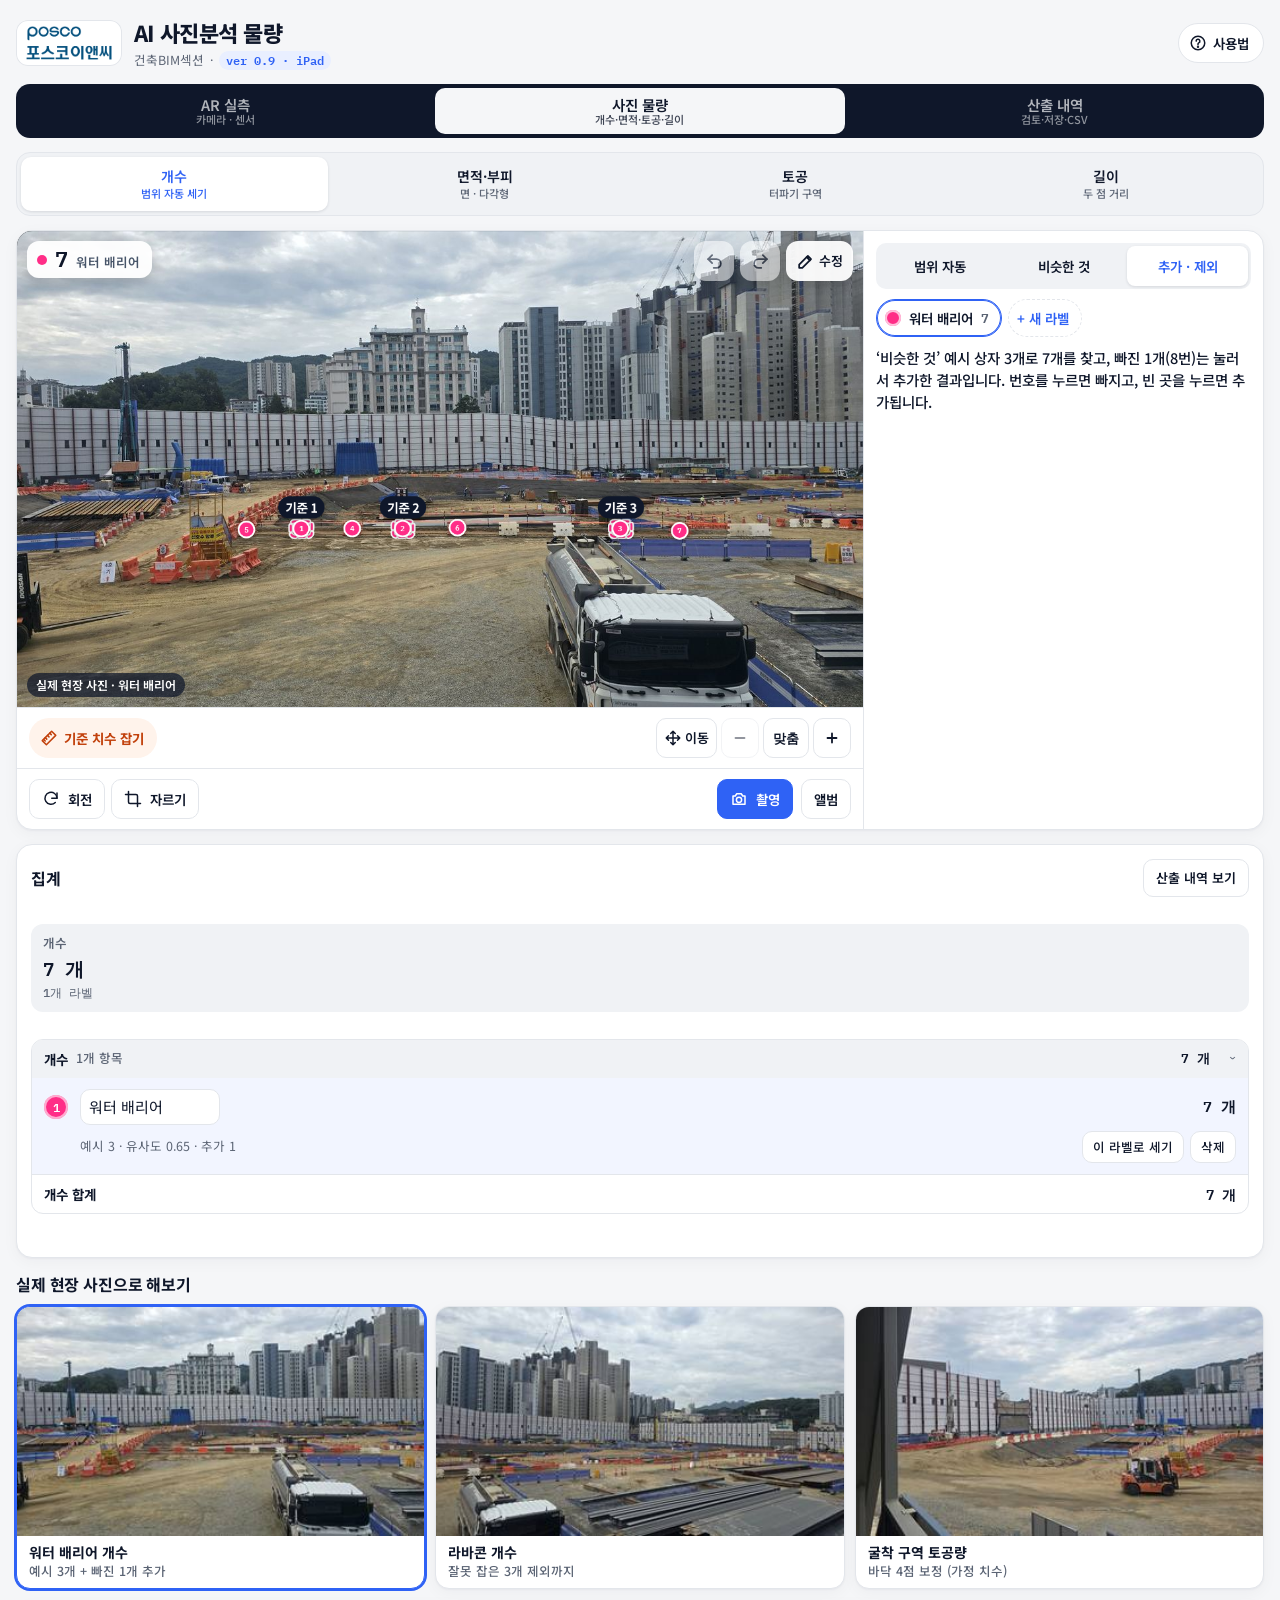
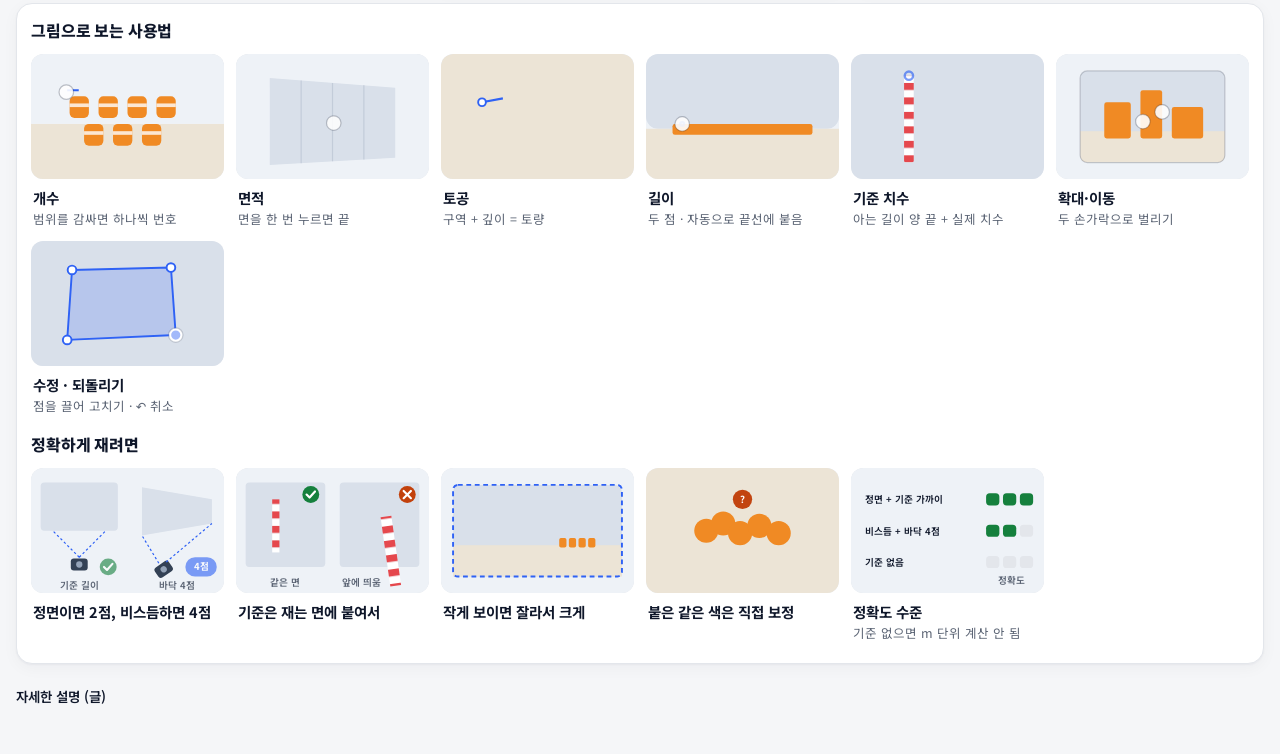
==== commit ddec5b07: "ai-qto: 아이패드 AR 실측 추가, 개수 산정 엔진 개선 - AR 실측 (카메라 + 자세 센서): 바닥 거리 · 면적 · 높이, 카메라 높이 입력 · 기준 길이 보정,   측" ====
--- a/ai-qto/index.html
+++ b/ai-qto/index.html
@@ -1,4 +1,4 @@
-<!doctype html><html lang="ko"><head><meta charset="utf-8"><meta name="viewport" content="width=device-width,initial-scale=1,viewport-fit=cover,user-scalable=no"><meta name="apple-mobile-web-app-capable" content="yes"><meta name="mobile-web-app-capable" content="yes"><meta name="apple-mobile-web-app-title" content="AI 물량"><meta name="apple-mobile-web-app-status-bar-style" content="default"><meta name="theme-color" content="#2f62f5"><meta name="format-detection" content="telephone=no"><link rel="manifest" href="manifest.webmanifest"><link rel="apple-touch-icon" href="icons/apple-touch-icon.png"><link rel="icon" type="image/png" sizes="192x192" href="icons/icon-192.png"><style>:root{color-scheme:light;padding-top:env(safe-area-inset-top,0px);padding-bottom:env(safe-area-inset-bottom,0px)}body{margin:0;font:14px system-ui}img{max-width:100%}[hidden]{display:none!important}</style><link rel="stylesheet" href="ipad.css?v=202611111435"><script src="ipad.js?v=202611111435"></script></head><body><title>AI 사진분석 물량</title>
+<!doctype html><html lang="ko"><head><meta charset="utf-8"><meta name="viewport" content="width=device-width,initial-scale=1,viewport-fit=cover,user-scalable=no"><meta name="apple-mobile-web-app-capable" content="yes"><meta name="mobile-web-app-capable" content="yes"><meta name="apple-mobile-web-app-title" content="AI 물량"><meta name="apple-mobile-web-app-status-bar-style" content="default"><meta name="theme-color" content="#2f62f5"><meta name="format-detection" content="telephone=no"><link rel="manifest" href="manifest.webmanifest"><link rel="apple-touch-icon" href="icons/apple-touch-icon.png"><link rel="icon" type="image/png" sizes="192x192" href="icons/icon-192.png"><style>:root{color-scheme:light;padding-top:env(safe-area-inset-top,0px);padding-bottom:env(safe-area-inset-bottom,0px)}body{margin:0;font:14px system-ui}img{max-width:100%}[hidden]{display:none!important}</style><link rel="stylesheet" href="ipad.css?v=202611130858"><script src="ipad.js?v=202611130858"></script></head><body><title>AI 사진분석 물량</title>
 <meta name="claude:viewport-fit-sides" content="cover">
 <link rel="preconnect" href="https://fonts.googleapis.com">
 <link rel="stylesheet" href="https://fonts.googleapis.com/css2?family=Noto+Sans+KR:wght@400;500;700;800&family=IBM+Plex+Mono:wght@500;600&display=swap">
@@ -939,8 +939,105 @@
 }
 
 /* =========================================================
-   개수: 예시 상자 + 정규화 상관(NCC), 크기 3단계
+   개수 엔진 v2 (실측 사진 시험으로 조정: 철근 다발 50장 기준 오차 약 10%)
+   예시(기준) 크기로 가로·세로를 따로 정규화 → 밝은/어두운 덩어리 후보(LoG 3크기)
+   → 후보마다 고리별 색·경계 특징 → 예시와의 거리 → 가장 닮은 후보로 예시를 늘려 다시 비교
+   → 겹침 제거 · 무리에서 떨어진 점 제거
    ========================================================= */
+var CNT={ D:18, scl:[0.8,1,1.25], tau:1.5, boot:6, mind:0.6, iso:2.2 };
+function refl(i,n){ if(n<2) return 0; while(i<0||i>=n){ i=i<0?-i:2*n-2-i; } return i; }
+function gblur(A,w,h,sig){
+  var r=Math.max(1,Math.ceil(sig*3)), k=new Float32Array(2*r+1), s=0, i, x, y, j;
+  for (i=-r;i<=r;i++){ k[i+r]=Math.exp(-i*i/(2*sig*sig)); s+=k[i+r]; } for (i=0;i<k.length;i++) k[i]/=s;
+  var T=new Float32Array(w*h), O=new Float32Array(w*h);
+  for (y=0;y<h;y++){ var row=y*w; for (x=0;x<w;x++){ var a=0; for (j=-r;j<=r;j++) a+=k[j+r]*A[row+refl(x+j,w)]; T[row+x]=a; } }
+  for (y=0;y<h;y++) for (x=0;x<w;x++){ var b=0; for (j=-r;j<=r;j++) b+=k[j+r]*T[refl(y+j,h)*w+x]; O[y*w+x]=b; }
+  return O; }
+/* OpenCV Laplacian(ksize=3) 와 같은 핵: [2 0 2; 0 -8 0; 2 0 2] */
+function lap3(G,w,h){ var O=new Float32Array(w*h);
+  for (var y=0;y<h;y++){ var y0=refl(y-1,h)*w, y1=y*w, y2=refl(y+1,h)*w; for (var x=0;x<w;x++){ var x0=refl(x-1,w), x2=refl(x+1,w);
+    O[y1+x]=2*(G[y0+x0]+G[y0+x2]+G[y2+x0]+G[y2+x2])-8*G[y1+x]; } } return O; }
+function gradMag(L,w,h){ var O=new Float32Array(w*h);
+  for (var y=0;y<h;y++){ var y0=refl(y-1,h)*w, y1=y*w, y2=refl(y+1,h)*w; for (var x=0;x<w;x++){ var x0=refl(x-1,w), x2=refl(x+1,w);
+    var gx=(L[y0+x2]+2*L[y1+x2]+L[y2+x2])-(L[y0+x0]+2*L[y1+x0]+L[y2+x0]), gy=(L[y2+x0]+2*L[y2+x]+L[y2+x2])-(L[y0+x0]+2*L[y0+x]+L[y0+x2]);
+    O[y1+x]=Math.sqrt(gx*gx+gy*gy)/4; } } return O; }
+function median(a){ if(!a.length) return 0; var b=Array.prototype.slice.call(a).sort(function(p,q){ return p-q; }); return b[(b.length-1)>>1]; }
+/* 사진 일부를 (가로 sx, 세로 sy 배율로) 잘라 Lab(OpenCV 8비트 눈금) 세 채널로 */
+function labCrop(X0,Y0,X1,Y1,sx,sy){
+  var w=Math.max(8,Math.round((X1-X0)*sx)), h=Math.max(8,Math.round((Y1-Y0)*sy)), c=document.createElement("canvas"); c.width=w; c.height=h;
+  var g=c.getContext("2d"); g.imageSmoothingQuality="high"; g.drawImage(S.photo,X0,Y0,X1-X0,Y1-Y0,0,0,w,h);
+  var d=g.getImageData(0,0,w,h).data, n=w*h, L=new Float32Array(n), A=new Float32Array(n), B=new Float32Array(n);
+  for (var i=0;i<n;i++){ var q=toLab(d[i*4],d[i*4+1],d[i*4+2]); L[i]=q[0]*2.55; A[i]=q[1]+128; B[i]=q[2]+128; }
+  return { w:w, h:h, L:L, A:A, B:B }; }
+function localMax(M,w,h,rad,minv){ var out=[], r=Math.max(1,rad), r2=r*r;
+  for (var y=0;y<h;y++) for (var x=0;x<w;x++){ var v=M[y*w+x]; if(!(v>minv)) continue; var ok=true;
+    for (var dy=-r;dy<=r&&ok;dy++){ var yy=y+dy; if(yy<0||yy>=h) continue; for (var dx=-r;dx<=r;dx++){ if(dx*dx+dy*dy>r2) continue; var xx=x+dx; if(xx<0||xx>=w) continue; if(M[yy*w+xx]>v){ ok=false; break; } } }
+    if(ok) out.push([x,y,v]); }
+  return out; }
+/* 예시가 없을 때: 범위 안에서 가장 많이 반복되는 덩어리 크기 · 밝기 극성 (정확도 한계 → 기준 1개 지정을 권함) */
+function estimateScale(box){
+  var s=Math.min(1,400/Math.max(box.w,box.h)), C=labCrop(box.x,box.y,box.x+box.w,box.y+box.h,s,s), best=null;
+  [-1,1].forEach(function(pol){ [10,14,20,28,40,56,80].forEach(function(D){ var d=D*s; if(d<5||d>Math.min(C.w,C.h)/2) return;
+    var sig=d/2/Math.SQRT2, lg=lap3(gblur(C.L,C.w,C.h,sig),C.w,C.h), M=new Float32Array(lg.length);
+    for (var i=0;i<lg.length;i++) M[i]=(pol<0?-lg[i]:lg[i])*sig*sig;
+    var pk=localMax(M,C.w,C.h,Math.max(1,(Math.max(3,Math.floor(d*0.8)|1)-1)>>1),0).map(function(p){ return p[2]; }).sort(function(a,b){ return b-a; });
+    if(pk.length<3) return; var top=pk.slice(0,Math.max(3,Math.floor(pk.length/3))), sc=median(top)*Math.min(1,pk.length*d*d/(C.w*C.h));
+    if(!best||sc>best.sc) best={ sc:sc, D:D, pol:pol }; }); });
+  return best||{ D:Math.max(8,Math.min(box.w,box.h)/6), pol:-1 }; }
+function countEngine(box,exs,opt){
+  opt=opt||{}; var P=CNT, auto=!exs||!exs.length, D=P.D, r=D/2, d, sx, sy, pol=null, ew, eh;
+  if(auto){ var es=estimateScale(box); d=es.D; pol=es.pol; ew=eh=d; }
+  else { ew=median(exs.map(function(e){ return e.w; })); eh=median(exs.map(function(e){ return e.h; })); d=Math.min(ew,eh); }
+  sx=D/ew; sy=D/eh; if(auto||Math.max(sx,sy)/Math.min(sx,sy)<1.25){ sx=sy=D/d; }
+  /* 범위가 예시보다 아주 크면 계산량을 줄인다 (D를 10까지 줄임) */
+  var area=box.w*sx*box.h*sy; if(area>1.4e6){ var k=Math.max(10/D,Math.sqrt(1.4e6/area)); sx*=k; sy*=k; D*=k; r=D/2; }
+  var pad=Math.round(Math.max(ew,eh)*0.8), X0=Math.max(0,Math.floor(box.x-pad)), Y0=Math.max(0,Math.floor(box.y-pad)), X1=Math.min(S.W,Math.ceil(box.x+box.w+pad)), Y1=Math.min(S.H,Math.ceil(box.y+box.h+pad));
+  var C=labCrop(X0,Y0,X1,Y1,sx,sy), w=C.w, h=C.h, n=w*h, L=C.L, GM=gradMag(L,w,h);
+  function tc(x,y){ return [(x-X0)*sx,(y-Y0)*sy]; }
+  var exc=auto?[]:exs.map(function(e){ return tc(e.x+e.w/2,e.y+e.h/2); });
+  if(pol==null){ var sig0=r/Math.SQRT2, lg0=lap3(gblur(L,w,h,sig0),w,h); pol=median(exc.map(function(p){ return lg0[Math.min(h-1,Math.max(0,Math.round(p[1])))*w+Math.min(w-1,Math.max(0,Math.round(p[0])))]; }))<0?-1:1; }
+  var M=new Float32Array(n).fill(-1e9);
+  P.scl.forEach(function(k){ var sig=D*k/2/Math.SQRT2, lg=lap3(gblur(L,w,h,sig),w,h), s2=sig*sig; for (var i=0;i<n;i++){ var v=(pol<0?-lg[i]:lg[i])*s2; if(v>M[i]) M[i]=v; } });
+  var bx0=(box.x-X0)*sx, by0=(box.y-Y0)*sy, bx1=(box.x+box.w-X0)*sx, by1=(box.y+box.h-Y0)*sy;
+  var cand=localMax(M,w,h,(Math.max(3,Math.floor(D*0.55)|1)-1)>>1,0.12*255*0.1).filter(function(p){ return p[0]>=bx0&&p[0]<=bx1&&p[1]>=by0&&p[1]<=by1; });
+  var out=[]; out.ref=null; if(!cand.length) return out;
+  /* 고리 특징: 중심 원 · 안쪽 고리 · 바깥 둘레의 L·a·b 평균, 안쪽 밝기 흩어짐, 경계·중심·바깥 기울기 */
+  var R=Math.ceil(r*1.45), offs=[[],[],[]];
+  for (var dy=-R;dy<=R;dy++) for (var dx=-R;dx<=R;dx++){ var dd=Math.hypot(dx,dy); if(dd<=r*0.5) offs[0].push([dx,dy]); else if(dd>r*0.5&&dd<=r*0.95) offs[1].push([dx,dy]); else if(dd>r*1.05&&dd<=r*1.45) offs[2].push([dx,dy]); }
+  function feat(px,py){ var f=[], x=Math.min(w-1,Math.max(0,Math.round(px))), y=Math.min(h-1,Math.max(0,Math.round(py))), Ls=[], gs=[0,0,0];
+    offs.forEach(function(o,m){ var a=0,b=0,c=0,g=0; o.forEach(function(q){ var i=refl(y+q[1],h)*w+refl(x+q[0],w); a+=L[i]; b+=C.A[i]; c+=C.B[i]; g+=GM[i]; if(m<2) Ls.push(L[i]); });
+      f.push(a/o.length,b/o.length,c/o.length); gs[m]=g/o.length; });
+    var mu=0; Ls.forEach(function(v){ mu+=v; }); mu/=Ls.length; var sd=0; Ls.forEach(function(v){ sd+=(v-mu)*(v-mu); });
+    f.push(Math.sqrt(sd/Ls.length),gs[1],gs[0],gs[2]); return f; }
+  var F=cand.map(function(p){ return feat(p[0],p[1]); }), lv=cand.map(function(p){ return p[2]; }), NF=F[0].length, eidx=[];
+  if(auto){ var o=cand.map(function(_,i){ return i; }).sort(function(a,b){ return lv[b]-lv[a]; }).slice(0,Math.max(8,Math.floor(cand.length/10)));
+    var med=[], sdv=[]; for (var j=0;j<NF;j++){ var col=o.map(function(i){ return F[i][j]; }); med.push(median(col)); var mu2=col.reduce(function(a,b){ return a+b; },0)/col.length; sdv.push(Math.sqrt(col.reduce(function(a,b){ return a+(b-mu2)*(b-mu2); },0)/col.length)+1e-3); }
+    eidx=o.map(function(i){ var s=0; for (var j=0;j<NF;j++){ var z=(F[i][j]-med[j])/sdv[j]; s+=z*z; } return [i,s]; }).sort(function(a,b){ return a[1]-b[1]; }).slice(0,5).map(function(q){ return q[0]; }); }
+  else exc.forEach(function(c){ var bj=-1, bd=1e18; cand.forEach(function(p,i){ var q=(p[0]-c[0])*(p[0]-c[0])+(p[1]-c[1])*(p[1]-c[1]); if(q<bd){ bd=q; bj=i; } });
+    if(bj>=0&&bd<=(r*0.8)*(r*0.8)) eidx.push(bj);
+    else { cand.push([c[0],c[1],M[Math.min(h-1,Math.max(0,Math.round(c[1])))*w+Math.min(w-1,Math.max(0,Math.round(c[0])))]]); F.push(feat(c[0],c[1])); lv.push(cand[cand.length-1][2]); eidx.push(cand.length-1); } });
+  var N=cand.length, SD=[]; for (var j=0;j<NF;j++){ var col=F.map(function(f){ return f[j]; }), md=median(col); SD.push(median(col.map(function(v){ return Math.abs(v-md); }))*1.4826+1); }
+  function dist(E){ return F.map(function(f){ var best=1e9; E.forEach(function(e){ var s=0, g=F[e]; for (var j=0;j<NF;j++){ var z=(f[j]-g[j])/SD[j]; s+=z*z; } s=Math.sqrt(s/NF); if(s<best) best=s; }); return best; }); }
+  var DI=dist(eidx);
+  if(P.boot){ var add=DI.map(function(v,i){ return [v,i]; }).sort(function(a,b){ return a[0]-b[0]; }).slice(0,P.boot*3).map(function(q){ return q[1]; }).filter(function(i){ return eidx.indexOf(i)<0; }).slice(0,P.boot);
+    eidx=eidx.concat(add); DI=dist(eidx); }
+  var lref=median(eidx.map(function(i){ return lv[i]; }))+1e-6, tau=opt.tau||P.tau, md2=Math.pow(D*P.mind,2), keep=[];
+  cand.map(function(_,i){ return i; }).sort(function(a,b){ return (-DI[b]+0.35*Math.min(1.5,Math.max(0,lv[b]/lref)))-(-DI[a]+0.35*Math.min(1.5,Math.max(0,lv[a]/lref))); })
+    .forEach(function(i){ if(DI[i]>tau||lv[i]/lref<0.25) return; var p=cand[i];
+      for (var k=0;k<keep.length;k++){ var q=keep[k]; if((p[0]-q[0])*(p[0]-q[0])+(p[1]-q[1])*(p[1]-q[1])<md2) return; } keep.push(p); });
+  function nnd(){ return keep.map(function(p,i){ var b=1e18; keep.forEach(function(q,j){ if(i===j) return; var v=(p[0]-q[0])*(p[0]-q[0])+(p[1]-q[1])*(p[1]-q[1]); if(v<b) b=v; }); return Math.sqrt(b); }); }
+  if(P.iso&&keep.length>=10){ var nn=nnd(); if(median(nn)<D*1.5) keep=keep.filter(function(_,i){ return nn[i]<D*P.iso; }); }
+  /* 사진 전체에서 찾을 때: 가장 큰 무리와 동떨어진 작은 무리는 뺀다 */
+  if(opt.clus&&keep.length>=10){ var nn2=nnd(); if(median(nn2)<D*1.5){ var lab=keep.map(function(){ return -1; }), id=0, lim=Math.pow(D*opt.clus,2);
+    for (var a=0;a<keep.length;a++){ if(lab[a]>=0) continue; var st=[a]; lab[a]=id; while(st.length){ var u=st.pop(); for (var b=0;b<keep.length;b++){ if(lab[b]<0&&(keep[u][0]-keep[b][0])*(keep[u][0]-keep[b][0])+(keep[u][1]-keep[b][1])*(keep[u][1]-keep[b][1])<lim){ lab[b]=id; st.push(b); } } } id++; }
+    var sz=[]; lab.forEach(function(l){ sz[l]=(sz[l]||0)+1; }); var big=Math.max.apply(null,sz); keep=keep.filter(function(_,i){ return sz[lab[i]]>=Math.max(3,0.12*big); }); } }
+  /* 빽빽한 다발인가: 이웃 간격이 지름 1.5배 안이고, 찾은 점들이 차지한 영역을 낱개가 촘촘히 채움 */
+  if(keep.length>=4){ var nn3=nnd(), kx0=1e9,ky0=1e9,kx1=-1e9,ky1=-1e9; keep.forEach(function(p){ kx0=Math.min(kx0,p[0]); ky0=Math.min(ky0,p[1]); kx1=Math.max(kx1,p[0]); ky1=Math.max(ky1,p[1]); });
+    out.fill=keep.length*D*D/Math.max(D*D,(kx1-kx0+D)*(ky1-ky0+D)); out.packed=median(nn3)<D*1.5&&out.fill>=0.3; } else out.packed=false;
+  var rr=Math.max(5,Math.min(ew,eh)/2*0.8);
+  keep.forEach(function(p){ out.push({ x:X0+p[0]/sx, y:Y0+p[1]/sy, r:rr, ai:false, loc:true }); });
+  if(auto&&eidx.length){ var c0=cand[eidx[0]], cx=X0+c0[0]/sx, cy=Y0+c0[1]/sy; out.ref={ x:cx-d/2, y:cy-d/2, w:d, h:d, user:false }; }
+  return out; }
 function level(s){
   var key=s.toFixed(3); if(S.levels[key]) return S.levels[key];
   var W=Math.max(8,Math.round(S.W*s)),H=Math.max(8,Math.round(S.H*s)),c=document.createElement("canvas"); c.width=W; c.height=H;
@@ -970,7 +1067,7 @@
     M[y*MW+x]=acc/Math.sqrt(v2*sT2); }
   return out;
 }
-function peaks(gr){
+function peaksNCC(gr){
   var cand=[];
   gr.examples.forEach(function(ex){
     if(!ex.maps) ex.maps=[0.8,1,1.25].map(function(k){ return nccMap(ex,k); });
@@ -984,7 +1081,14 @@
   for (var i=0;i<cand.length&&keep.length<3000;i++){ var c=cand[i], ok=true;
     for (var k=0;k<keep.length;k++){ var q=keep[k]; if(Math.hypot(q.x-c.x,q.y-c.y)<1.2*Math.min(q.r,c.r)){ ok=false; break; } }
     if(ok) keep.push(c); }
-  gr.simHits=keep; rebuildHits(gr);
+  return keep;
+}
+function peaks(gr){
+  if(!gr.examples.length){ gr.simHits=[]; rebuildHits(gr); return; }
+  var tau=1.5+(0.65-(gr.thr||0.65))*4, r=countEngine({x:0,y:0,w:S.W,h:S.H},gr.examples,{ tau:Math.max(0.4,tau), clus:1.6 });
+  /* 빽빽한 다발(철근·강관·각재 끝면)은 새 엔진, 띄엄띄엄 놓인 것(라바콘·배리어)은 모양 대조(NCC)가 더 정확 */
+  gr.simHits=r.packed?r:peaksNCC(gr); gr.engine=r.packed?"packed":"ncc";
+  rebuildHits(gr);
 }
 function rebuildHits(gr){
   var all=(gr.simHits||[]).slice(); (gr.regions||[]).forEach(function(r){ if(!r.failed&&!r.canceled) all=all.concat(r.pts); });
@@ -1749,75 +1853,12 @@
   for (var i=0;i<B;i++){ wB+=h[i]; if(!wB) continue; var wF=n-wB; if(!wF) break; sB+=i*h[i]; var mB=sB/wB,mF=(sum-sB)/wF,bv=wB*wF*(mB-mF)*(mB-mF); if(bv>best){ best=bv; bt=i; } }
   return lo+(bt+0.5)/B*(hi-lo); }
 function localCount(box,ref){
-  var sc=Math.min(1,420/Math.max(box.w,box.h)), W=Math.max(8,Math.round(box.w*sc)), H=Math.max(8,Math.round(box.h*sc)), N=W*H;
-  var c=document.createElement("canvas"); c.width=W; c.height=H; var g=c.getContext("2d"); g.imageSmoothingQuality="high";
-  g.drawImage(S.photo,box.x,box.y,box.w,box.h,0,0,W,H); var d=g.getImageData(0,0,W,H).data, L=new Array(N);
-  for (var i=0;i<N;i++) L[i]=toLab(d[i*4],d[i*4+1],d[i*4+2]);
-  function maskFrom(bgc){ var dv=new Float32Array(N); for (var i=0;i<N;i++){ var m=1e9; for (var j=0;j<bgc.length;j++) m=Math.min(m,dist3(L[i],bgc[j])); dv[i]=m; }
-    var mx=0; for (var i=0;i<N;i++) if(dv[i]>mx) mx=dv[i]; var T=Math.max(10,otsu(dv,0,Math.min(120,mx)+1e-3)), M=new Uint8Array(N); for (var i=0;i<N;i++) M[i]=dv[i]>T?1:0; return M; }
-  var ring=[], bw=Math.max(2,Math.round(Math.min(W,H)*0.02)); for (var y=0;y<H;y++) for (var x=0;x<W;x++) if(x<bw||y<bw||x>=W-bw||y>=H-bw) ring.push(L[y*W+x]);
-  var km=kmeans(ring,3,8), bg=km.c.filter(function(q,j){ return km.n[j]>=ring.length*0.12; }), bgUsed=bg, M=maskFrom(bg), fr=0; for (var i=0;i<N;i++) fr+=M[i];
-  if(fr>0.8*N||fr<0.02*N){ /* 대상이 상자를 거의 채움: 가장 어두운 색(틈·그림자)을 배경으로 */
-    var all=[]; for (var i=0;i<N;i+=2) all.push(L[i]); var k2=kmeans(all,3,8), dk=0; k2.c.forEach(function(q,j){ if(q[0]<k2.c[dk][0]) dk=j; }); bgUsed=[k2.c[dk]]; M=maskFrom(bgUsed); }
-  function morph(A,er){ var B=new Uint8Array(N); for (var y=0;y<H;y++) for (var x=0;x<W;x++){ var v=er?1:0;
-      for (var dy=-1;dy<=1&&(er?v:!v);dy++) for (var dx=-1;dx<=1;dx++){ var xx=x+dx,yy=y+dy; var q=(xx<0||yy<0||xx>=W||yy>=H)?(er?1:0):A[yy*W+xx]; if(er&&!q){ v=0; break; } if(!er&&q){ v=1; break; } }
-      B[y*W+x]=v; } return B; }
-  M=morph(morph(M,true),false);
-  /* 구멍 메우기: 테두리에서 닿지 않는 배경은 물체 안쪽 */
-  var out=new Uint8Array(N), st=[]; for (var x=0;x<W;x++){ st.push(x,(H-1)*W+x); } for (var y=0;y<H;y++){ st.push(y*W,y*W+W-1); }
-  while(st.length){ var p=st.pop(); if(out[p]||M[p]) continue; out[p]=1; var x=p%W,y=(p/W)|0; if(x>0) st.push(p-1); if(x<W-1) st.push(p+1); if(y>0) st.push(p-W); if(y<H-1) st.push(p+W); }
-  /* 작은 구멍(반사·글자)만 메우고, 낱개 사이 틈은 남긴다 */
-  var hl=new Int32Array(N); for (var s1=0;s1<N;s1++){ if(out[s1]||M[s1]||hl[s1]) continue; var hq=[s1], hp=[]; hl[s1]=1;
-    while(hq.length){ var p=hq.pop(); hp.push(p); var x=p%W,y=(p/W)|0; [[1,0],[-1,0],[0,1],[0,-1]].forEach(function(o){ var xx=x+o[0],yy=y+o[1]; if(xx<0||yy<0||xx>=W||yy>=H) return; var r=yy*W+xx; if(!out[r]&&!M[r]&&!hl[r]){ hl[r]=1; hq.push(r); } }); }
-    if(hp.length<Math.max(20,N*0.0004)) hp.forEach(function(p){ M[p]=1; }); }
-  /* 거리변환 (체임퍼 3-4) */
-  var D=new Float32Array(N); for (var i=0;i<N;i++) D[i]=M[i]?1e6:0;
-  for (var y=0;y<H;y++) for (var x=0;x<W;x++){ var i=y*W+x; if(!D[i]) continue; var v=D[i];
-    if(x>0) v=Math.min(v,D[i-1]+3); if(y>0){ if(x>0) v=Math.min(v,D[i-W-1]+4); if(x<W-1) v=Math.min(v,D[i-W+1]+4); v=Math.min(v,D[i-W]+3); } if(x===0||y===0||x===W-1||y===H-1) v=Math.min(v,3); D[i]=v; }
-  for (var y=H-1;y>=0;y--) for (var x=W-1;x>=0;x--){ var i=y*W+x; if(!D[i]) continue; var v=D[i];
-    if(x<W-1) v=Math.min(v,D[i+1]+3); if(y<H-1){ v=Math.min(v,D[i+W]+3); if(x<W-1) v=Math.min(v,D[i+W+1]+4); if(x>0) v=Math.min(v,D[i+W-1]+4); } D[i]=v; }
-  for (var i=0;i<N;i++) D[i]/=3;
-  /* 덩어리 나누기 */
-  var lab=new Int32Array(N), comps=[];
-  for (var s0=0;s0<N;s0++){ if(!M[s0]||lab[s0]) continue; var id=comps.length+1, px=[], q=[s0]; lab[s0]=id; var rmax=0,border=false, bx0=W,by0=H,bx1=0,by1=0, cl=[0,0,0];
-    while(q.length){ var p=q.pop(); px.push(p); if(D[p]>rmax) rmax=D[p]; var x=p%W,y=(p/W)|0; if(x===0||y===0||x===W-1||y===H-1) border=true;
-      if(x<bx0)bx0=x; if(x>bx1)bx1=x; if(y<by0)by0=y; if(y>by1)by1=y; cl[0]+=L[p][0]; cl[1]+=L[p][1]; cl[2]+=L[p][2];
-      for (var dy=-1;dy<=1;dy++) for (var dx=-1;dx<=1;dx++){ var xx=x+dx,yy=y+dy; if(xx<0||yy<0||xx>=W||yy>=H) continue; var r=yy*W+xx; if(M[r]&&!lab[r]){ lab[r]=id; q.push(r); } } }
-    comps.push({ px:px, a:px.length, r:Math.max(1,rmax), border:border, bb:[bx0,by0,bx1,by1], lab:[cl[0]/px.length,cl[1]/px.length,cl[2]/px.length] }); }
-  var pts=[]; pts.ref=null;
-  if(!comps.length) return pts;
-  /* 기준 객체: 직접 고른 상자가 있으면 그 대상의 면적·반지름·색을 낱개 기준으로 쓴다 */
-  var refA=0, refR=0, refC=null;
-  if(ref){
-    if(refInside(ref,box)){ var rx0=Math.max(0,Math.floor((ref.x-box.x)*sc)), ry0=Math.max(0,Math.floor((ref.y-box.y)*sc)), rx1=Math.min(W,Math.ceil((ref.x+ref.w-box.x)*sc)), ry1=Math.min(H,Math.ceil((ref.y+ref.h-box.y)*sc)), tot=0, cs=[0,0,0];
-      for (var y=ry0;y<ry1;y++) for (var x=rx0;x<rx1;x++){ var i=y*W+x; tot++; if(!M[i]) continue; refA++; if(D[i]>refR) refR=D[i]; cs[0]+=L[i][0]; cs[1]+=L[i][1]; cs[2]+=L[i][2]; }
-      if(refA>=Math.max(6,tot*0.15)) refC=[cs[0]/refA,cs[1]/refA,cs[2]/refA]; else refA=0; }
-    if(!refA){ var rw=ref.w*sc, rh=ref.h*sc; refA=Math.max(6,0.7*rw*rh); refR=Math.max(1,Math.min(rw,rh)/2); refC=refColor(ref); }
-    var bgd=Math.min.apply(null,bgUsed.map(function(q){ return dist3(q,refC); }).concat([200])), cT=Math.max(22,0.6*bgd);
-    comps=comps.filter(function(c){ return dist3(c.lab,refC)<=cT&&c.a>=(c.border?0.5:0.3)*refA; });
-    pts.ref={ x:ref.x, y:ref.y, w:ref.w, h:ref.h, user:true };
-    if(!comps.length) return pts;
-  }
-  var areas=comps.map(function(c){ return c.a; }).sort(function(a,b){ return a-b; }), big=areas[areas.length-1];
-  if(!ref) comps=comps.filter(function(c){ return c.a>=Math.max(12,big*0.02); });
-  var rs=comps.map(function(c){ return c.r; }).sort(function(a,b){ return a-b; }), rmed=rs[Math.floor(rs.length/2)];
-  if(!ref) comps=comps.filter(function(c){ return c.r>=rmed*0.35; });
-  var ratios=comps.map(function(c){ return c.a/(c.r*c.r); }).sort(function(a,b){ return a-b; }), f=ratios[Math.floor((ratios.length-1)*0.3)]||Math.PI;
-  var autoRef=null, arD=Infinity;
-  comps.forEach(function(c){ var unit=ref?refA:f*c.r*c.r, k=Math.max(1,Math.round(c.a/unit)), sepR=ref?refR:c.r;
-    if(!ref&&c.border&&k===1&&c.a<0.5*f*rmed*rmed) return;
-    /* 자동 기준: 낱개 1개로 본 덩어리 중 크기가 대표값에 가장 가까운 것 */
-    if(!ref&&k===1&&!c.border){ var dd=Math.abs(c.r-rmed); if(dd<arD){ arD=dd; autoRef=c; } }
-    k=Math.min(k,200);
-    /* 거리변환 꼭대기에서 시작해 k개로 묶기 */
-    var seeds=[], ord=c.px.slice().sort(function(a,b){ return D[b]-D[a]; });
-    for (var t=0;t<ord.length&&seeds.length<k;t++){ var p=ord[t], x=p%W, y=(p/W)|0, ok=true; for (var j=0;j<seeds.length;j++){ if(Math.hypot(seeds[j][0]-x,seeds[j][1]-y)<sepR*1.2){ ok=false; break; } } if(ok) seeds.push([x,y]); }
-    for (var it=0;it<6&&seeds.length>1;it++){ var s=seeds.map(function(){ return [0,0,0]; });
-      c.px.forEach(function(p){ var x=p%W,y=(p/W)|0,bj=0,bd=1e18; for (var j=0;j<seeds.length;j++){ var dd=(seeds[j][0]-x)*(seeds[j][0]-x)+(seeds[j][1]-y)*(seeds[j][1]-y); if(dd<bd){ bd=dd; bj=j; } } s[bj][0]+=x; s[bj][1]+=y; s[bj][2]++; });
-      seeds=seeds.map(function(q,j){ return s[j][2]?[s[j][0]/s[j][2],s[j][1]/s[j][2]]:q; }); }
-    if(seeds.length===1){ var sx=0,sy=0; c.px.forEach(function(p){ sx+=p%W; sy+=(p/W)|0; }); seeds=[[sx/c.a,sy/c.a]]; }
-    seeds.forEach(function(q){ pts.push({ x:box.x+(q[0]+0.5)/sc, y:box.y+(q[1]+0.5)/sc, r:Math.max(5,(ref?Math.min(c.r,refR):c.r)/sc*0.8), ai:false, loc:true }); }); });
-  if(autoRef){ var b=autoRef.bb; pts.ref={ x:box.x+b[0]/sc, y:box.y+b[1]/sc, w:(b[2]-b[0]+1)/sc, h:(b[3]-b[1]+1)/sc, user:false }; }
+  if(ref&&!refInside(ref,box)) ref=null;
+  var pts=countEngine(box,ref?[ref]:null);
+  if(ref&&!pts.packed){ /* 띄엄띄엄 놓인 대상: 기준 모양 대조로 범위 안만 */
+    var g={ examples:[{x:ref.x,y:ref.y,w:ref.w,h:ref.h}], thr:0.6 }, k=peaksNCC(g).filter(function(p){ return p.x>=box.x&&p.x<=box.x+box.w&&p.y>=box.y&&p.y<=box.y+box.h; });
+    var q=k.map(function(p){ return { x:p.x, y:p.y, r:Math.max(5,p.r), ai:false, loc:true }; }); q.packed=false; pts=q; }
+  if(ref) pts.ref={ x:ref.x, y:ref.y, w:ref.w, h:ref.h, user:true };
   return pts;
 }
 function localRegion(g,box,old,fromFail){
@@ -1825,7 +1866,7 @@
   var pts=localCount(box,g.ref||null), reg={ uid:++REGSEQ, x:box.x, y:box.y, w:box.w, h:box.h, pts:pts.slice(), n:pts.length, local:true, ref:pts.ref&&!pts.ref.user?pts.ref:null };
   if(old){ var oi=g.regions.indexOf(old); if(oi>=0) g.regions[oi]=reg; else g.regions.push(reg); } else g.regions.push(reg); rebuildHits(g); refresh();
   hint((fromFail?"AI를 쓸 수 없어 기기에서 직접 셌습니다. ":"")+(pts.length
-    ?(g.ref?"기준 대상과 색·크기가 같은 것을 "+pts.length+"개 셌습니다 (기기 분석). ":pts.length+"개를 셌습니다 (기기 분석). 점선 ‘기준’ 상자가 낱개 1개로 본 대상이며, 다른 대상을 기준으로 하려면 ‘기준 객체 → 직접 고르기’를 누르세요. ")+"빠지거나 잘못 붙은 번호는 ‘추가 · 제외’로 고치세요."
+    ?(g.ref?"기준 대상과 색·크기가 같은 것을 "+pts.length+"개 셌습니다 (기기 분석). ":pts.length+"개를 셌습니다 (기기 분석, 크기 자동 추정). 점선 ‘기준’이 낱개 하나로 본 크기입니다. 크기가 다르면 ‘기준 객체 → 직접 고르기’로 낱개 하나를 감싸세요. 기준을 정하면 훨씬 정확합니다. ")+"빠지거나 잘못 붙은 번호는 ‘추가 · 제외’로 고치세요."
     :(g.ref?"기준 대상과 색이 같은 것을 범위 안에서 찾지 못했습니다. 기준을 다시 고르거나 범위를 바꿔 보세요.":"범위 안에서 배경과 구분되는 대상을 찾지 못했습니다. 범위를 대상에 더 붙여 그리거나 ‘비슷한 것’을 쓰세요.")));
 }
 var REGSEQ=0;
@@ -1879,6 +1920,8 @@
     else if(k==="earth"){ var e=earthCalc(it)||{}; out.push(["토공",it.no,it.view==="section"?"단면×연장":"평면 구역",f(e.A,2),"","","","",f(e.V,1),f(e.loose,1),e.trucks||""]); }
     else if(k==="length") out.push(["길이",it.no,it.name,"","","",S.cal?f(distW(it.a,it.b),2):"","","","",""]);
     else out.push(["개수",it.no,it.name,"","","","",countPts(it).length,"","",""]); });
+  /* 다른 화면(AR 실측 등)에서 더한 줄 */
+  if(window.__qtoExtraRows) try{ window.__qtoExtraRows().forEach(function(r){ out.push(r); }); }catch(_){}
   var OV=overlaps(), ovt=0; Object.keys(OV).forEach(function(k){ ovt+=OV[k]; });
   if(ovt>1e-6) out.push(["면적 겹침 공제","","","-"+f(ovt,2),"","","","","","",""]);
   var ta=0, tv=0, ha=false; S.items.forEach(function(it){ if(kindOf(it)!=="area") return; var q=it.type==="region"?regionQ(it):polyQ(it); if(q.area==null) return; ha=true; var a=q.area-Math.min(OV[it.id]||0,q.area); ta+=a; tv+=a*(+it.thick||0)/1000; });
@@ -2002,4 +2045,4 @@
 window.__qto={ viewZoom:function(){ return V.z; }, fitView:function(){ V.z=1; applyView(); }, zoomAt:zoomAt, layoutView:layoutView, setRef:setRef, refUI:refUI, setView:setView, view:function(){ return S.view||"photo"; }, rows:rows, inProgress:inProgress, render:render, canvas:function(){ return cv; }, localCount:localCount, undo:undo, redo:redo, setEditing:setEditing, cancelDraw:cancelDraw, deleteSel:deleteSel, UNDO:function(){ return UNDO.length; }, REDO:function(){ return REDO.length; }, S:S, earth:earthCalc, loadImage:loadImage, loadSample:loadSample, regionQ:regionQ, polyQ:polyQ, planeCal:planeCal, setCal:setCal, apply:apply, setFn:setFn, setMode:setMode, setCalMode:setCalMode, setCntMode:setCntMode, refresh:refresh, addExample:addExample, activeGroup:activeGroup, countPts:countPts, addRegion:addRegion };
 })();
 </script>
-</body></html>+<script src="ar-web.js?v=202611130858"></script></body></html>
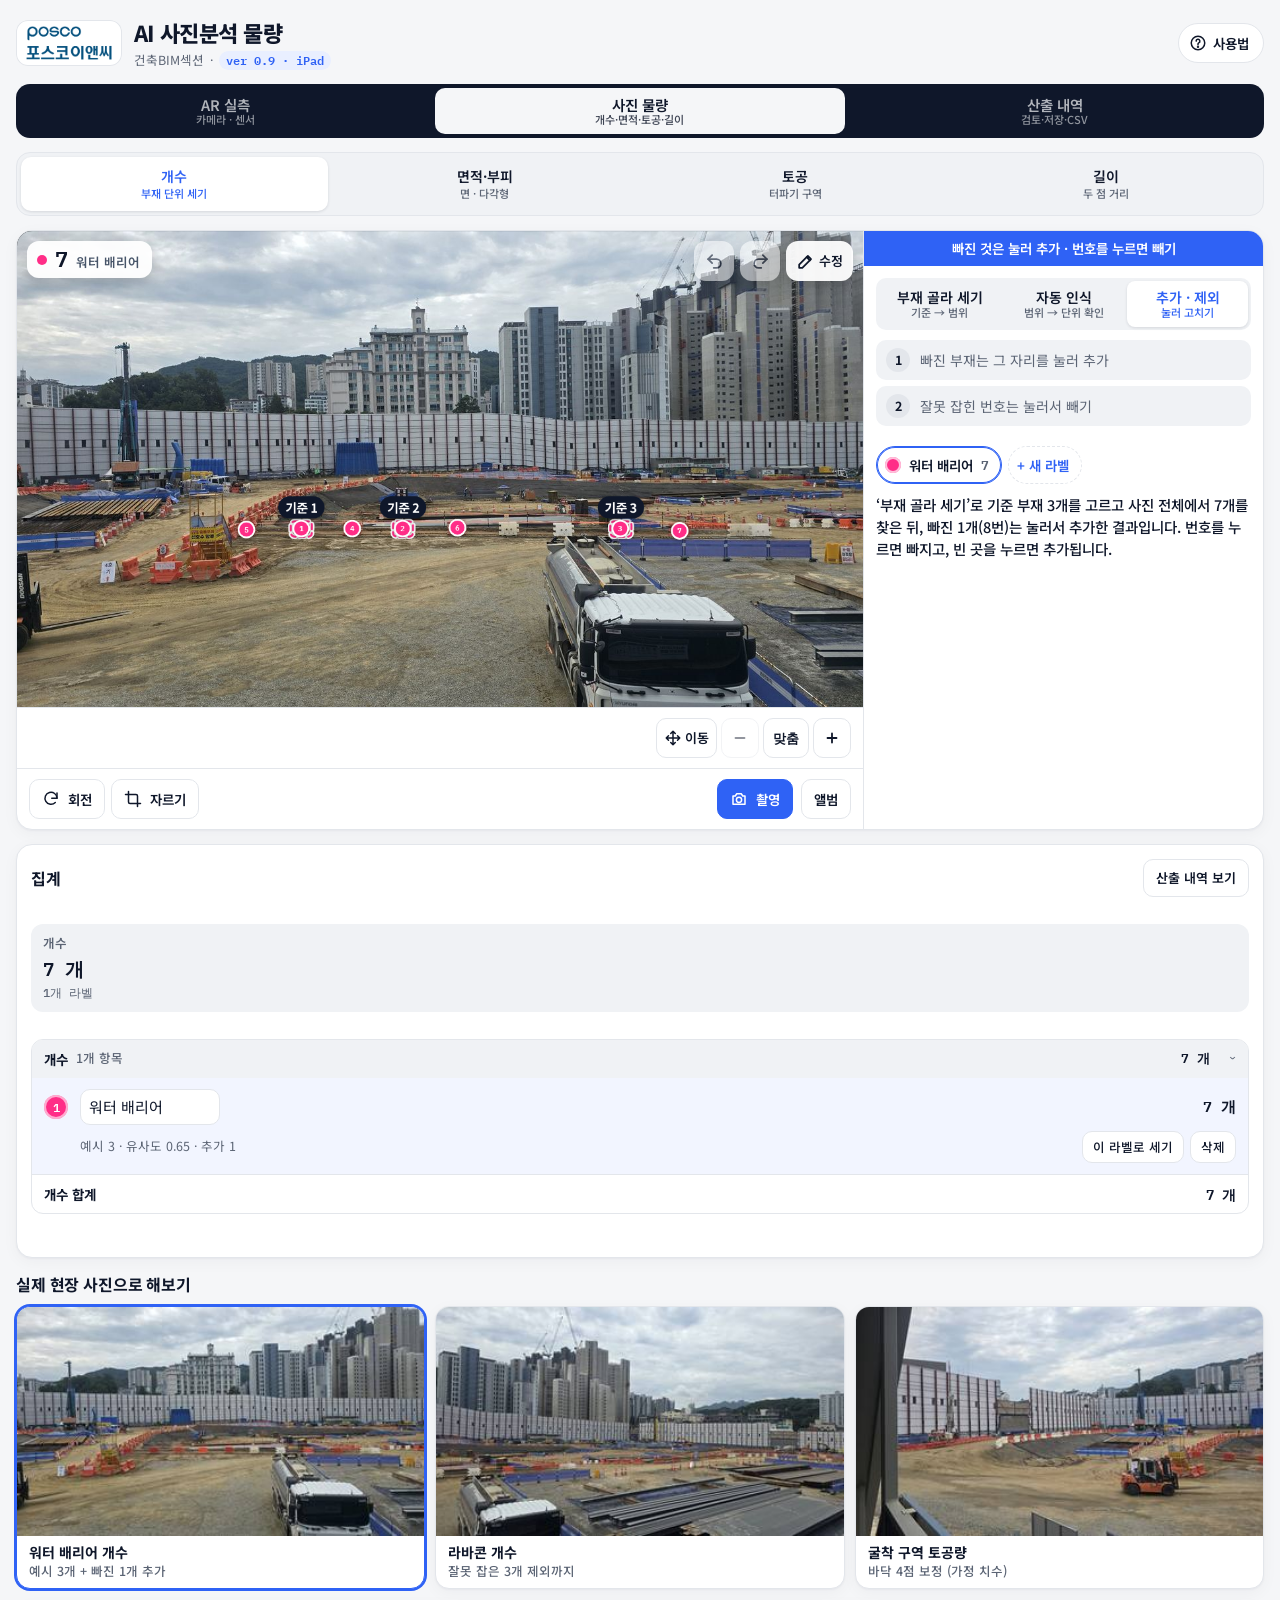
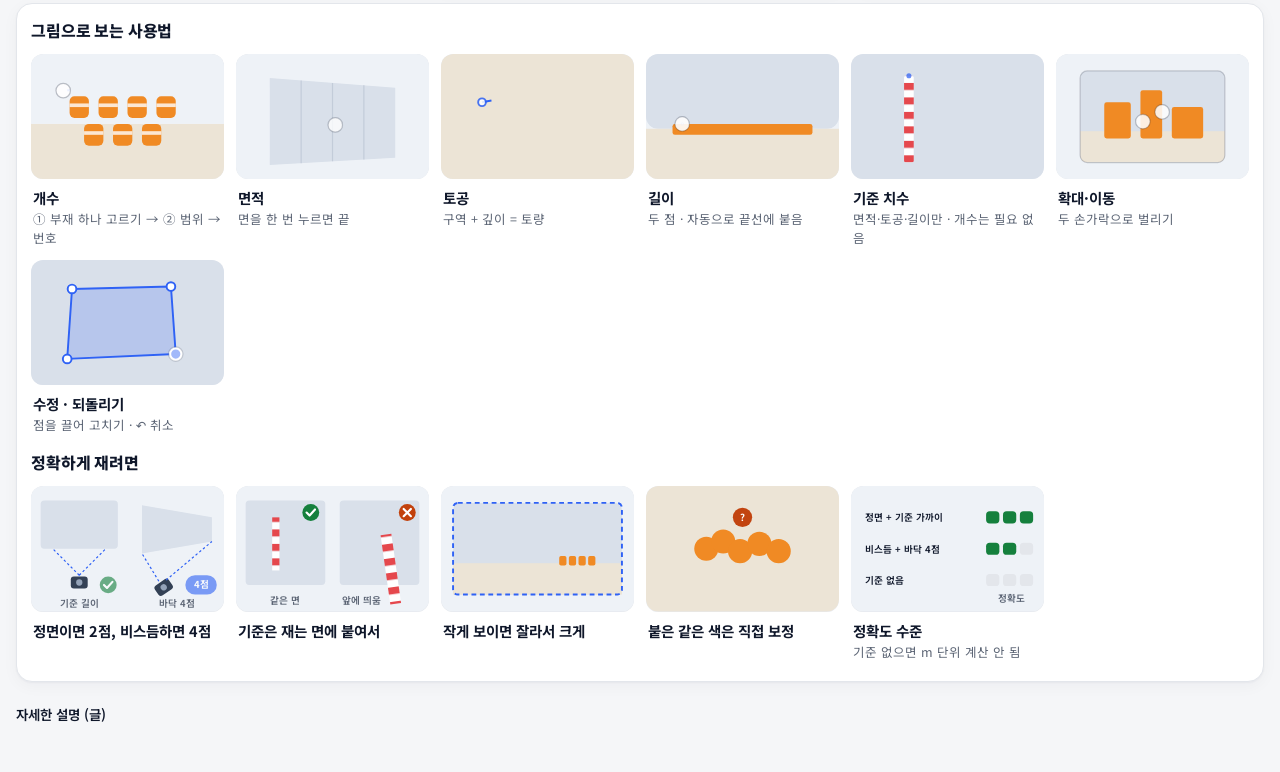
==== commit 96654417: "ai-qto: 개수 화면을 '부재 골라 세기 · 자동 인식 · 추가 제외' 단계 안내 방식으로 개편 - 개수에서는 기준 치수(길이 기준) 버튼을 숨김 — 면적·토공·길이에만 필요 " ====
--- a/ai-qto/index.html
+++ b/ai-qto/index.html
@@ -1,4 +1,4 @@
-<!doctype html><html lang="ko"><head><meta charset="utf-8"><meta name="viewport" content="width=device-width,initial-scale=1,viewport-fit=cover,user-scalable=no"><meta name="apple-mobile-web-app-capable" content="yes"><meta name="mobile-web-app-capable" content="yes"><meta name="apple-mobile-web-app-title" content="AI 물량"><meta name="apple-mobile-web-app-status-bar-style" content="default"><meta name="theme-color" content="#2f62f5"><meta name="format-detection" content="telephone=no"><link rel="manifest" href="manifest.webmanifest"><link rel="apple-touch-icon" href="icons/apple-touch-icon.png"><link rel="icon" type="image/png" sizes="192x192" href="icons/icon-192.png"><style>:root{color-scheme:light;padding-top:env(safe-area-inset-top,0px);padding-bottom:env(safe-area-inset-bottom,0px)}body{margin:0;font:14px system-ui}img{max-width:100%}[hidden]{display:none!important}</style><link rel="stylesheet" href="ipad.css?v=202611130858"><script src="ipad.js?v=202611130858"></script></head><body><title>AI 사진분석 물량</title>
+<!doctype html><html lang="ko"><head><meta charset="utf-8"><meta name="viewport" content="width=device-width,initial-scale=1,viewport-fit=cover,user-scalable=no"><meta name="apple-mobile-web-app-capable" content="yes"><meta name="mobile-web-app-capable" content="yes"><meta name="apple-mobile-web-app-title" content="AI 물량"><meta name="apple-mobile-web-app-status-bar-style" content="default"><meta name="theme-color" content="#2f62f5"><meta name="format-detection" content="telephone=no"><link rel="manifest" href="manifest.webmanifest"><link rel="apple-touch-icon" href="icons/apple-touch-icon.png"><link rel="icon" type="image/png" sizes="192x192" href="icons/icon-192.png"><style>:root{color-scheme:light;padding-top:env(safe-area-inset-top,0px);padding-bottom:env(safe-area-inset-bottom,0px)}body{margin:0;font:14px system-ui}img{max-width:100%}[hidden]{display:none!important}</style><link rel="stylesheet" href="ipad.css?v=202611130921"><script src="ipad.js?v=202611130921"></script></head><body><title>AI 사진분석 물량</title>
 <meta name="claude:viewport-fit-sides" content="cover">
 <link rel="preconnect" href="https://fonts.googleapis.com">
 <link rel="stylesheet" href="https://fonts.googleapis.com/css2?family=Noto+Sans+KR:wght@400;500;700;800&family=IBM+Plex+Mono:wght@500;600&display=swap">
@@ -119,6 +119,7 @@
 .calneed .row button small{font-size:11.5px;font-weight:500;opacity:.85}
 .calneed.ok .row{flex:0 0 auto}
 .calneed.ok .row button{min-height:36px;padding:4px 12px;font-size:13px}
+.types{display:flex;flex-wrap:wrap;gap:8px}.types .tp{display:flex;align-items:center;gap:8px;padding:6px 10px 6px 6px;border-radius:12px;border:1.5px solid var(--line);background:var(--card,#fff);font:inherit;text-align:left;cursor:pointer}.types .tp img{width:44px;height:44px;object-fit:cover;border-radius:8px;background:var(--soft)}.types .tp b{display:block;font-size:14px}.types .tp small{color:var(--muted);font-size:12.5px}.types .tp[aria-pressed=true]{border-color:var(--accent);box-shadow:inset 0 0 0 1.5px var(--accent)}.types .ttl{flex:1 1 100%;font-size:13px;color:var(--muted)}
 .csteps{list-style:none;margin:0;padding:0;display:flex;flex-direction:column;gap:6px;counter-reset:cs}
 .csteps li{counter-increment:cs;display:flex;align-items:center;gap:10px;font-size:14px;padding:8px 10px;border-radius:10px;background:var(--soft);color:var(--muted)}
 .csteps li::before{content:counter(cs);flex:none;display:grid;place-items:center;width:24px;height:24px;border-radius:50%;background:var(--line);color:var(--ink);font-weight:700;font-size:12.5px}
@@ -320,7 +321,7 @@
   <div id="view-photo" class="view">
   <!-- ① 기능 -->
   <nav class="fn" role="tablist" aria-label="측정 기능">
-    <button role="tab" id="fn-count" aria-selected="true">개수<small>범위 자동 세기</small></button>
+    <button role="tab" id="fn-count" aria-selected="true">개수<small>부재 단위 세기</small></button>
     <button role="tab" id="fn-area" aria-selected="false">면적·부피<small>면 · 다각형</small></button>
     <button role="tab" id="fn-earth" aria-selected="false">토공<small>터파기 구역</small></button>
     <button role="tab" id="fn-length" aria-selected="false">길이<small>두 점 거리</small></button>
@@ -353,11 +354,18 @@
 
     <div id="t-count" class="tgrp">
       <div class="seg" role="group" aria-label="개수 작업">
-        <button id="cnt-auto" aria-pressed="true">범위 자동</button>
-        <button id="cnt-ex" aria-pressed="false">비슷한 것</button>
-        <button id="cnt-edit" aria-pressed="false">추가 · 제외</button>
+        <button id="cnt-ex" aria-pressed="true">부재 골라 세기<small>기준 → 범위</small></button>
+        <button id="cnt-auto" aria-pressed="false">자동 인식<small>범위 → 단위 확인</small></button>
+        <button id="cnt-edit" aria-pressed="false">추가 · 제외<small>눌러 고치기</small></button>
       </div>
-      <div id="refRow" class="chips" role="group" aria-label="기준 객체">
+      <ol id="cntSteps" class="csteps"></ol>
+      <div id="cntActs" class="row">
+        <button id="cntWhole" class="primary" hidden>사진 전체에서 세기</button>
+        <button id="cntMore" hidden>기준 부재 하나 더</button>
+        <button id="cntNew" hidden>다른 부재 세기</button>
+      </div>
+      <div id="typeRow" class="types" role="group" aria-label="찾은 부재 단위" hidden></div>
+      <div id="refRow" class="chips" role="group" aria-label="기준 객체" hidden>
         <span class="lbl">기준 객체</span>
         <button class="chip" id="ref-auto" aria-pressed="true">자동 판단</button>
         <button class="chip" id="ref-pick" aria-pressed="false">직접 고르기</button>
@@ -525,7 +533,7 @@
 
   <section class="card guide" aria-label="그림 설명">
     <div class="g-head"><h2>그림으로 보는 사용법</h2><span class="g-sw">밀어서 보기 →</span></div>
-    <div class="gscroll"><figure class="gcard"><svg class="gsv" viewBox="0 0 160 104" role="img" aria-label="상자로 범위를 감싸면 대상마다 번호가 붙는 모습"><rect class="g-bg" width="160" height="104" rx="10"/><rect class="g-ground" x="0" y="58" width="160" height="46" rx="0"/><rect class="g-obj" x="32" y="35" width="16" height="18" rx="4"/><rect class="g-obj2" x="32" y="41" width="16" height="3"/><rect class="g-obj" x="56" y="35" width="16" height="18" rx="4"/><rect class="g-obj2" x="56" y="41" width="16" height="3"/><rect class="g-obj" x="80" y="35" width="16" height="18" rx="4"/><rect class="g-obj2" x="80" y="41" width="16" height="3"/><rect class="g-obj" x="104" y="35" width="16" height="18" rx="4"/><rect class="g-obj2" x="104" y="41" width="16" height="3"/><rect class="g-obj" x="44" y="58" width="16" height="18" rx="4"/><rect class="g-obj2" x="44" y="64" width="16" height="3"/><rect class="g-obj" x="68" y="58" width="16" height="18" rx="4"/><rect class="g-obj2" x="68" y="64" width="16" height="3"/><rect class="g-obj" x="92" y="58" width="16" height="18" rx="4"/><rect class="g-obj2" x="92" y="64" width="16" height="3"/><rect class="g-box" x="26" y="30" width="100" height="50" rx="4" pathLength="100" stroke-dasharray="100" stroke-dashoffset="100"><animate attributeName="stroke-dashoffset" values="100;100;0;0;100" keyTimes="0;0.06;0.3;0.93;1" calcMode="spline" keySplines="0.4 0 0.2 1;0.4 0 0.2 1;0.4 0 0.2 1;0.4 0 0.2 1" dur="5s" repeatCount="indefinite"/><animate attributeName="opacity" values="1;1;1;0;1" keyTimes="0;0.06;0.93;0.97;1" calcMode="spline" keySplines="0.4 0 0.2 1;0.4 0 0.2 1;0.4 0 0.2 1;0.4 0 0.2 1" dur="5s" repeatCount="indefinite"/></rect><circle class="g-finger" r="6" cx="26" cy="30"><animate attributeName="cx" values="26;26;126;126;26" keyTimes="0;0.06;0.3;0.36;1" calcMode="spline" keySplines="0.4 0 0.2 1;0.4 0 0.2 1;0.4 0 0.2 1;0.4 0 0.2 1" dur="5s" repeatCount="indefinite"/><animate attributeName="cy" values="30;30;80;80;30" keyTimes="0;0.06;0.3;0.36;1" calcMode="spline" keySplines="0.4 0 0.2 1;0.4 0 0.2 1;0.4 0 0.2 1;0.4 0 0.2 1" dur="5s" repeatCount="indefinite"/><animate attributeName="opacity" values="0.0;0.9;0.9;0.0;0.0" keyTimes="0;0.06;0.3;0.36;1" calcMode="spline" keySplines="0.4 0 0.2 1;0.4 0 0.2 1;0.4 0 0.2 1;0.4 0 0.2 1" dur="5s" repeatCount="indefinite"/></circle><g opacity="0"><animate attributeName="opacity" values="0;0;1;1;0" keyTimes="0;0.36;0.4;0.93;1" calcMode="spline" keySplines="0.4 0 0.2 1;0.4 0 0.2 1;0.4 0 0.2 1;0.4 0 0.2 1" dur="5s" repeatCount="indefinite"/><circle class="g-num" cx="40" cy="33" r="5.4"/><text class="g-num-t" x="40" y="33.4" text-anchor="middle" dominant-baseline="middle">1</text></g><g opacity="0"><animate attributeName="opacity" values="0;0;1;1;0" keyTimes="0;0.425;0.465;0.93;1" calcMode="spline" keySplines="0.4 0 0.2 1;0.4 0 0.2 1;0.4 0 0.2 1;0.4 0 0.2 1" dur="5s" repeatCount="indefinite"/><circle class="g-num" cx="64" cy="33" r="5.4"/><text class="g-num-t" x="64" y="33.4" text-anchor="middle" dominant-baseline="middle">2</text></g><g opacity="0"><animate attributeName="opacity" values="0;0;1;1;0" keyTimes="0;0.49;0.53;0.93;1" calcMode="spline" keySplines="0.4 0 0.2 1;0.4 0 0.2 1;0.4 0 0.2 1;0.4 0 0.2 1" dur="5s" repeatCount="indefinite"/><circle class="g-num" cx="88" cy="33" r="5.4"/><text class="g-num-t" x="88" y="33.4" text-anchor="middle" dominant-baseline="middle">3</text></g><g opacity="0"><animate attributeName="opacity" values="0;0;1;1;0" keyTimes="0;0.555;0.595;0.93;1" calcMode="spline" keySplines="0.4 0 0.2 1;0.4 0 0.2 1;0.4 0 0.2 1;0.4 0 0.2 1" dur="5s" repeatCount="indefinite"/><circle class="g-num" cx="112" cy="33" r="5.4"/><text class="g-num-t" x="112" y="33.4" text-anchor="middle" dominant-baseline="middle">4</text></g><g opacity="0"><animate attributeName="opacity" values="0;0;1;1;0" keyTimes="0;0.62;0.66;0.93;1" calcMode="spline" keySplines="0.4 0 0.2 1;0.4 0 0.2 1;0.4 0 0.2 1;0.4 0 0.2 1" dur="5s" repeatCount="indefinite"/><circle class="g-num" cx="52" cy="56" r="5.4"/><text class="g-num-t" x="52" y="56.4" text-anchor="middle" dominant-baseline="middle">5</text></g><g opacity="0"><animate attributeName="opacity" values="0;0;1;1;0" keyTimes="0;0.685;0.725;0.93;1" calcMode="spline" keySplines="0.4 0 0.2 1;0.4 0 0.2 1;0.4 0 0.2 1;0.4 0 0.2 1" dur="5s" repeatCount="indefinite"/><circle class="g-num" cx="76" cy="56" r="5.4"/><text class="g-num-t" x="76" y="56.4" text-anchor="middle" dominant-baseline="middle">6</text></g><g opacity="0"><animate attributeName="opacity" values="0;0;1;1;0" keyTimes="0;0.75;0.79;0.93;1" calcMode="spline" keySplines="0.4 0 0.2 1;0.4 0 0.2 1;0.4 0 0.2 1;0.4 0 0.2 1" dur="5s" repeatCount="indefinite"/><circle class="g-num" cx="100" cy="56" r="5.4"/><text class="g-num-t" x="100" y="56.4" text-anchor="middle" dominant-baseline="middle">7</text></g><g opacity="0"><animate attributeName="opacity" values="0;0;1;1;0" keyTimes="0;0.86;0.9;0.93;1" calcMode="spline" keySplines="0.4 0 0.2 1;0.4 0 0.2 1;0.4 0 0.2 1;0.4 0 0.2 1" dur="5s" repeatCount="indefinite"/><rect class="g-pill" x="124.8" y="8" width="22.4" height="16" rx="8"/><text class="g-pt-t" x="136" y="16.5" text-anchor="middle" dominant-baseline="middle">7개</text></g></svg><figcaption><b>개수</b><span>범위를 감싸면 하나씩 번호</span></figcaption></figure><figure class="gcard"><svg class="gsv" viewBox="0 0 160 104" role="img" aria-label="면 가운데를 한 번 누르면 면 전체가 잡히고 면적이 나오는 모습"><rect class="g-bg" width="160" height="104" rx="10"/><polygon class="g-wall" points="28,20 132,28 132,86 28,92"/><line class="g-seam" x1="54" y1="22.0" x2="54" y2="90.5"/><line class="g-seam" x1="80" y1="24.0" x2="80" y2="89.0"/><line class="g-seam" x1="106" y1="26.0" x2="106" y2="87.5"/><clipPath id="gcA"><circle cx="80" cy="56" r="0"><animate attributeName="r" values="0;0;95;95;0" keyTimes="0;0.28;0.55;0.93;1" calcMode="spline" keySplines="0.4 0 0.2 1;0.4 0 0.2 1;0.4 0 0.2 1;0.4 0 0.2 1" dur="5s" repeatCount="indefinite"/></circle></clipPath><polygon class="g-fill" points="28,20 132,28 132,86 28,92" clip-path="url(#gcA)"/><polygon class="g-edge" points="28,20 132,28 132,86 28,92" opacity="0"><animate attributeName="opacity" values="0;0;1;1;0" keyTimes="0;0.52;0.56;0.93;1" calcMode="spline" keySplines="0.4 0 0.2 1;0.4 0 0.2 1;0.4 0 0.2 1;0.4 0 0.2 1" dur="5s" repeatCount="indefinite"/></polygon><circle class="g-pt" cx="28" cy="20" r="3.2" opacity="0"><animate attributeName="opacity" values="0;0;1;1;0" keyTimes="0;0.56;0.6;0.93;1" calcMode="spline" keySplines="0.4 0 0.2 1;0.4 0 0.2 1;0.4 0 0.2 1;0.4 0 0.2 1" dur="5s" repeatCount="indefinite"/></circle><circle class="g-pt" cx="132" cy="28" r="3.2" opacity="0"><animate attributeName="opacity" values="0;0;1;1;0" keyTimes="0;0.56;0.6;0.93;1" calcMode="spline" keySplines="0.4 0 0.2 1;0.4 0 0.2 1;0.4 0 0.2 1;0.4 0 0.2 1" dur="5s" repeatCount="indefinite"/></circle><circle class="g-pt" cx="132" cy="86" r="3.2" opacity="0"><animate attributeName="opacity" values="0;0;1;1;0" keyTimes="0;0.56;0.6;0.93;1" calcMode="spline" keySplines="0.4 0 0.2 1;0.4 0 0.2 1;0.4 0 0.2 1;0.4 0 0.2 1" dur="5s" repeatCount="indefinite"/></circle><circle class="g-pt" cx="28" cy="92" r="3.2" opacity="0"><animate attributeName="opacity" values="0;0;1;1;0" keyTimes="0;0.56;0.6;0.93;1" calcMode="spline" keySplines="0.4 0 0.2 1;0.4 0 0.2 1;0.4 0 0.2 1;0.4 0 0.2 1" dur="5s" repeatCount="indefinite"/></circle><circle class="g-finger" r="6" cx="100" cy="80"><animate attributeName="cx" values="100;80;80;80;100" keyTimes="0;0.12;0.26;0.32;1" calcMode="spline" keySplines="0.4 0 0.2 1;0.4 0 0.2 1;0.4 0 0.2 1;0.4 0 0.2 1" dur="5s" repeatCount="indefinite"/><animate attributeName="cy" values="80;56;56;56;80" keyTimes="0;0.12;0.26;0.32;1" calcMode="spline" keySplines="0.4 0 0.2 1;0.4 0 0.2 1;0.4 0 0.2 1;0.4 0 0.2 1" dur="5s" repeatCount="indefinite"/><animate attributeName="opacity" values="0.0;0.9;0.9;0.0;0.0" keyTimes="0;0.12;0.26;0.32;1" calcMode="spline" keySplines="0.4 0 0.2 1;0.4 0 0.2 1;0.4 0 0.2 1;0.4 0 0.2 1" dur="5s" repeatCount="indefinite"/></circle><circle class="g-rip" cx="80" cy="56" r="0"><animate attributeName="r" values="0;0;13;13" keyTimes="0;0.24;0.38;1" calcMode="spline" keySplines="0.4 0 0.2 1;0.4 0 0.2 1;0.4 0 0.2 1" dur="5s" repeatCount="indefinite"/><animate attributeName="opacity" values="0;0;0.75;0;0" keyTimes="0;0.24;0.25;0.38;1" calcMode="spline" keySplines="0.4 0 0.2 1;0.4 0 0.2 1;0.4 0 0.2 1;0.4 0 0.2 1" dur="5s" repeatCount="indefinite"/></circle><g opacity="0"><animate attributeName="opacity" values="0;0;1;1;0" keyTimes="0;0.64;0.68;0.93;1" calcMode="spline" keySplines="0.4 0 0.2 1;0.4 0 0.2 1;0.4 0 0.2 1;0.4 0 0.2 1" dur="5s" repeatCount="indefinite"/><rect class="g-pill" x="55.8" y="48" width="48.4" height="16" rx="8"/><text class="g-pt-t" x="80" y="56.5" text-anchor="middle" dominant-baseline="middle">18.6 m²</text></g></svg><figcaption><b>면적</b><span>면을 한 번 누르면 끝</span></figcaption></figure><figure class="gcard"><svg class="gsv" viewBox="0 0 160 104" role="img" aria-label="구역 네 점을 찍고 깊이를 넣으면 토량이 나오는 모습"><rect class="g-bg" width="160" height="104" rx="10"/><rect class="g-ground" width="160" height="104" rx="10"/><clipPath id="gcE"><rect x="0" y="26" width="160" height="0"><animate attributeName="height" values="0;0;62;62;0" keyTimes="0;0.36;0.62;0.93;1" calcMode="spline" keySplines="0.4 0 0.2 1;0.4 0 0.2 1;0.4 0 0.2 1;0.4 0 0.2 1" dur="5s" repeatCount="indefinite"/></rect></clipPath><g clip-path="url(#gcE)"><polygon class="g-pitb" points="34,40 98,28 96,57 48,66"/><polygon class="g-pitr" points="98,28 130,48 116,70 96,57"/><polygon class="g-pitf" points="48,66 96,57 116,70 68,80"/></g><polygon class="g-edge" points="34,40 98,28 130,48 66,62" pathLength="100" stroke-dasharray="100" stroke-dashoffset="100" fill="none"><animate attributeName="stroke-dashoffset" values="100;100;0;0;100" keyTimes="0;0.04;0.32;0.93;1" calcMode="spline" keySplines="0.4 0 0.2 1;0.4 0 0.2 1;0.4 0 0.2 1;0.4 0 0.2 1" dur="5s" repeatCount="indefinite"/></polygon><circle class="g-pt" cx="34" cy="40" r="3.2" opacity="0"><animate attributeName="opacity" values="0;0;1;1;0" keyTimes="0;0.05;0.09;0.93;1" calcMode="spline" keySplines="0.4 0 0.2 1;0.4 0 0.2 1;0.4 0 0.2 1;0.4 0 0.2 1" dur="5s" repeatCount="indefinite"/></circle><circle class="g-pt" cx="98" cy="28" r="3.2" opacity="0"><animate attributeName="opacity" values="0;0;1;1;0" keyTimes="0;0.13;0.17;0.93;1" calcMode="spline" keySplines="0.4 0 0.2 1;0.4 0 0.2 1;0.4 0 0.2 1;0.4 0 0.2 1" dur="5s" repeatCount="indefinite"/></circle><circle class="g-pt" cx="130" cy="48" r="3.2" opacity="0"><animate attributeName="opacity" values="0;0;1;1;0" keyTimes="0;0.21;0.25;0.93;1" calcMode="spline" keySplines="0.4 0 0.2 1;0.4 0 0.2 1;0.4 0 0.2 1;0.4 0 0.2 1" dur="5s" repeatCount="indefinite"/></circle><circle class="g-pt" cx="66" cy="62" r="3.2" opacity="0"><animate attributeName="opacity" values="0;0;1;1;0" keyTimes="0;0.29;0.33;0.93;1" calcMode="spline" keySplines="0.4 0 0.2 1;0.4 0 0.2 1;0.4 0 0.2 1;0.4 0 0.2 1" dur="5s" repeatCount="indefinite"/></circle><g opacity="0"><animate attributeName="opacity" values="0;0;1;1;0" keyTimes="0;0.62;0.66;0.93;1" calcMode="spline" keySplines="0.4 0 0.2 1;0.4 0 0.2 1;0.4 0 0.2 1;0.4 0 0.2 1" dur="5s" repeatCount="indefinite"/><line class="g-dim" x1="140" y1="48" x2="140" y2="70"/><path class="g-dim" d="M137 51l3-3 3 3M137 67l3 3 3-3" fill="none"/><text class="g-lab" x="146" y="60" dominant-baseline="middle">h</text></g><g opacity="0"><animate attributeName="opacity" values="0;0;1;1;0" keyTimes="0;0.7;0.74;0.93;1" calcMode="spline" keySplines="0.4 0 0.2 1;0.4 0 0.2 1;0.4 0 0.2 1;0.4 0 0.2 1" dur="5s" repeatCount="indefinite"/><rect class="g-pill" x="27.0" y="8" width="38.0" height="16" rx="8"/><text class="g-pt-t" x="46" y="16.5" text-anchor="middle" dominant-baseline="middle">86 m³</text></g></svg><figcaption><b>토공</b><span>구역 + 깊이 = 토량</span></figcaption></figure><figure class="gcard"><svg class="gsv" viewBox="0 0 160 104" role="img" aria-label="두 점을 찍으면 길이가 나오고 끝점이 모서리에 붙는 모습"><rect class="g-bg" width="160" height="104" rx="10"/><rect class="g-wall" x="0" y="0" width="160" height="62" rx="10"/><rect class="g-ground" x="0" y="62" width="160" height="42"/><rect class="g-obj" x="22" y="58" width="116" height="9" rx="2"/><circle class="g-rip" cx="30" cy="58" r="0"><animate attributeName="r" values="0;0;13;13" keyTimes="0;0.06;0.2;1" calcMode="spline" keySplines="0.4 0 0.2 1;0.4 0 0.2 1;0.4 0 0.2 1" dur="5s" repeatCount="indefinite"/><animate attributeName="opacity" values="0;0;0.75;0;0" keyTimes="0;0.06;0.07;0.2;1" calcMode="spline" keySplines="0.4 0 0.2 1;0.4 0 0.2 1;0.4 0 0.2 1;0.4 0 0.2 1" dur="5s" repeatCount="indefinite"/></circle><circle class="g-pt" cx="30" cy="58" r="3.2" opacity="0"><animate attributeName="opacity" values="0;0;1;1;0" keyTimes="0;0.1;0.14;0.93;1" calcMode="spline" keySplines="0.4 0 0.2 1;0.4 0 0.2 1;0.4 0 0.2 1;0.4 0 0.2 1" dur="5s" repeatCount="indefinite"/></circle><line class="g-meas" x1="30" y1="58" x2="30" y2="58" opacity="0"><animate attributeName="opacity" values="0;0;1;1;0" keyTimes="0;0.18;0.22;0.93;1" calcMode="spline" keySplines="0.4 0 0.2 1;0.4 0 0.2 1;0.4 0 0.2 1;0.4 0 0.2 1" dur="5s" repeatCount="indefinite"/><animate attributeName="x2" values="30;30;130;130;30" keyTimes="0;0.2;0.52;0.93;1" calcMode="spline" keySplines="0.4 0 0.2 1;0.4 0 0.2 1;0.4 0 0.2 1;0.4 0 0.2 1" dur="5s" repeatCount="indefinite"/></line><rect class="g-snap" x="126" y="54" width="8" height="8" transform="rotate(45 130 58)" opacity="0"><animate attributeName="opacity" values="0;0;1;1;0" keyTimes="0;0.52;0.56;0.93;1" calcMode="spline" keySplines="0.4 0 0.2 1;0.4 0 0.2 1;0.4 0 0.2 1;0.4 0 0.2 1" dur="5s" repeatCount="indefinite"/></rect><circle class="g-finger" r="6" cx="40" cy="80"><animate attributeName="cx" values="40;30;30;130;130;40" keyTimes="0;0.04;0.18;0.52;0.58;1" calcMode="spline" keySplines="0.4 0 0.2 1;0.4 0 0.2 1;0.4 0 0.2 1;0.4 0 0.2 1;0.4 0 0.2 1" dur="5s" repeatCount="indefinite"/><animate attributeName="cy" values="80;58;58;58;58;80" keyTimes="0;0.04;0.18;0.52;0.58;1" calcMode="spline" keySplines="0.4 0 0.2 1;0.4 0 0.2 1;0.4 0 0.2 1;0.4 0 0.2 1;0.4 0 0.2 1" dur="5s" repeatCount="indefinite"/><animate attributeName="opacity" values="0.0;0.9;0.9;0.9;0.0;0.0" keyTimes="0;0.04;0.18;0.52;0.58;1" calcMode="spline" keySplines="0.4 0 0.2 1;0.4 0 0.2 1;0.4 0 0.2 1;0.4 0 0.2 1;0.4 0 0.2 1" dur="5s" repeatCount="indefinite"/></circle><g opacity="0"><animate attributeName="opacity" values="0;0;1;1;0" keyTimes="0;0.6;0.64;0.93;1" calcMode="spline" keySplines="0.4 0 0.2 1;0.4 0 0.2 1;0.4 0 0.2 1;0.4 0 0.2 1" dur="5s" repeatCount="indefinite"/><rect class="g-pill" x="58.4" y="32" width="43.2" height="16" rx="8"/><text class="g-pt-t" x="80" y="40.5" text-anchor="middle" dominant-baseline="middle">3.20 m</text></g><g opacity="0"><animate attributeName="opacity" values="0;0;1;1;0" keyTimes="0;0.54;0.58;0.93;1" calcMode="spline" keySplines="0.4 0 0.2 1;0.4 0 0.2 1;0.4 0 0.2 1;0.4 0 0.2 1" dur="5s" repeatCount="indefinite"/><rect class="g-pill2" x="118.8" y="72" width="22.4" height="16" rx="8"/><text class="g-pt-t" x="130" y="80.5" text-anchor="middle" dominant-baseline="middle">끝선</text></g></svg><figcaption><b>길이</b><span>두 점 · 자동으로 끝선에 붙음</span></figcaption></figure><figure class="gcard"><svg class="gsv" viewBox="0 0 160 104" role="img" aria-label="스타프 양 끝을 찍고 실제 길이를 넣는 모습"><rect class="g-bg" width="160" height="104" rx="10"/><rect class="g-wall" width="160" height="104" rx="10"/><defs><pattern id="gpS" width="8" height="12" patternUnits="userSpaceOnUse"><rect width="8" height="6" class="g-st1"/><rect y="6" width="8" height="6" class="g-st2"/></pattern></defs><rect x="44" y="18" width="8" height="72" fill="url(#gpS)" rx="1.5"/><circle class="g-rip" cx="48" cy="18" r="0"><animate attributeName="r" values="0;0;13;13" keyTimes="0;0.05;0.19;1" calcMode="spline" keySplines="0.4 0 0.2 1;0.4 0 0.2 1;0.4 0 0.2 1" dur="5s" repeatCount="indefinite"/><animate attributeName="opacity" values="0;0;0.75;0;0" keyTimes="0;0.05;0.06;0.19;1" calcMode="spline" keySplines="0.4 0 0.2 1;0.4 0 0.2 1;0.4 0 0.2 1;0.4 0 0.2 1" dur="5s" repeatCount="indefinite"/></circle><circle class="g-pt" cx="48" cy="18" r="3.2" opacity="0"><animate attributeName="opacity" values="0;0;1;1;0" keyTimes="0;0.09;0.13;0.93;1" calcMode="spline" keySplines="0.4 0 0.2 1;0.4 0 0.2 1;0.4 0 0.2 1;0.4 0 0.2 1" dur="5s" repeatCount="indefinite"/></circle><circle class="g-rip" cx="48" cy="90" r="0"><animate attributeName="r" values="0;0;13;13" keyTimes="0;0.22;0.36;1" calcMode="spline" keySplines="0.4 0 0.2 1;0.4 0 0.2 1;0.4 0 0.2 1" dur="5s" repeatCount="indefinite"/><animate attributeName="opacity" values="0;0;0.75;0;0" keyTimes="0;0.22;0.23;0.36;1" calcMode="spline" keySplines="0.4 0 0.2 1;0.4 0 0.2 1;0.4 0 0.2 1;0.4 0 0.2 1" dur="5s" repeatCount="indefinite"/></circle><circle class="g-pt" cx="48" cy="90" r="3.2" opacity="0"><animate attributeName="opacity" values="0;0;1;1;0" keyTimes="0;0.26;0.3;0.93;1" calcMode="spline" keySplines="0.4 0 0.2 1;0.4 0 0.2 1;0.4 0 0.2 1;0.4 0 0.2 1" dur="5s" repeatCount="indefinite"/></circle><line class="g-meas" x1="60" y1="18" x2="60" y2="90" stroke-dasharray="3 3" opacity="0"><animate attributeName="opacity" values="0;0;1;1;0" keyTimes="0;0.3;0.34;0.93;1" calcMode="spline" keySplines="0.4 0 0.2 1;0.4 0 0.2 1;0.4 0 0.2 1;0.4 0 0.2 1" dur="5s" repeatCount="indefinite"/></line><g opacity="0"><animate attributeName="opacity" values="0;0;1;1;0" keyTimes="0;0.38;0.42;0.93;1" calcMode="spline" keySplines="0.4 0 0.2 1;0.4 0 0.2 1;0.4 0 0.2 1;0.4 0 0.2 1" dur="5s" repeatCount="indefinite"/><rect class="g-input" x="72" y="43" width="66" height="20" rx="6"/></g><clipPath id="gcC"><rect x="72" y="43" width="0" height="20"><animate attributeName="width" values="0;0;66;66;0" keyTimes="0;0.42;0.62;0.93;1" calcMode="spline" keySplines="0.4 0 0.2 1;0.4 0 0.2 1;0.4 0 0.2 1;0.4 0 0.2 1" dur="5s" repeatCount="indefinite"/></rect></clipPath><text class="g-in-t" x="105" y="53.5" text-anchor="middle" dominant-baseline="middle" clip-path="url(#gcC)">1,200 mm</text><g opacity="0"><animate attributeName="opacity" values="0;0;1;1;0" keyTimes="0;0.7;0.74;0.93;1" calcMode="spline" keySplines="0.4 0 0.2 1;0.4 0 0.2 1;0.4 0 0.2 1;0.4 0 0.2 1" dur="5s" repeatCount="indefinite"/><circle class="g-ok" cx="138" cy="34" r="7"/><path class="g-ok-t" d="M134.5 34l2.5 2.5 4.5-5"/></g></svg><figcaption><b>기준 치수</b><span>아는 길이 양 끝 + 실제 치수</span></figcaption></figure><figure class="gcard"><svg class="gsv" viewBox="0 0 160 104" role="img" aria-label="두 손가락을 벌려 사진을 확대하는 모습"><rect class="g-bg" width="160" height="104" rx="10"/><clipPath id="gcZ"><rect x="20" y="14" width="120" height="76" rx="6"/></clipPath><g clip-path="url(#gcZ)"><g><rect class="g-wall" x="20" y="14" width="120" height="76"/><rect class="g-ground" x="20" y="64" width="120" height="26"/><rect class="g-obj" x="40" y="40" width="22" height="30" rx="2"/><rect class="g-obj" x="70" y="30" width="18" height="40" rx="2"/><rect class="g-obj" x="96" y="44" width="26" height="26" rx="2"/><animateTransform attributeName="transform" type="scale" values="1;1;1.7;1.7;1" keyTimes="0;.15;.5;.9;1" calcMode="spline" keySplines="0.4 0 0.2 1;0.4 0 0.2 1;0.4 0 0.2 1;0.4 0 0.2 1" dur="5s" repeatCount="indefinite" additive="sum"/><animateTransform attributeName="transform" type="translate" values="0 0;0 0;-56 -36;-56 -36;0 0" keyTimes="0;.15;.5;.9;1" calcMode="spline" keySplines="0.4 0 0.2 1;0.4 0 0.2 1;0.4 0 0.2 1;0.4 0 0.2 1" dur="5s" repeatCount="indefinite" additive="sum"/></g></g><rect class="g-frame" x="20" y="14" width="120" height="76" rx="6"/><circle class="g-finger" r="6" cx="72" cy="56"><animate attributeName="cx" values="72;72;56;56;72" keyTimes="0;0.1;0.5;0.58;1" calcMode="spline" keySplines="0.4 0 0.2 1;0.4 0 0.2 1;0.4 0 0.2 1;0.4 0 0.2 1" dur="5s" repeatCount="indefinite"/><animate attributeName="cy" values="56;56;68;68;56" keyTimes="0;0.1;0.5;0.58;1" calcMode="spline" keySplines="0.4 0 0.2 1;0.4 0 0.2 1;0.4 0 0.2 1;0.4 0 0.2 1" dur="5s" repeatCount="indefinite"/><animate attributeName="opacity" values="0.0;0.9;0.9;0.0;0.0" keyTimes="0;0.1;0.5;0.58;1" calcMode="spline" keySplines="0.4 0 0.2 1;0.4 0 0.2 1;0.4 0 0.2 1;0.4 0 0.2 1" dur="5s" repeatCount="indefinite"/></circle><circle class="g-finger" r="6" cx="88" cy="48"><animate attributeName="cx" values="88;88;106;106;88" keyTimes="0;0.1;0.5;0.58;1" calcMode="spline" keySplines="0.4 0 0.2 1;0.4 0 0.2 1;0.4 0 0.2 1;0.4 0 0.2 1" dur="5s" repeatCount="indefinite"/><animate attributeName="cy" values="48;48;34;34;48" keyTimes="0;0.1;0.5;0.58;1" calcMode="spline" keySplines="0.4 0 0.2 1;0.4 0 0.2 1;0.4 0 0.2 1;0.4 0 0.2 1" dur="5s" repeatCount="indefinite"/><animate attributeName="opacity" values="0.0;0.9;0.9;0.0;0.0" keyTimes="0;0.1;0.5;0.58;1" calcMode="spline" keySplines="0.4 0 0.2 1;0.4 0 0.2 1;0.4 0 0.2 1;0.4 0 0.2 1" dur="5s" repeatCount="indefinite"/></circle><g opacity="0"><animate attributeName="opacity" values="0;0;1;1;0" keyTimes="0;0.48;0.52;0.93;1" calcMode="spline" keySplines="0.4 0 0.2 1;0.4 0 0.2 1;0.4 0 0.2 1;0.4 0 0.2 1" dur="5s" repeatCount="indefinite"/><rect class="g-pill" x="118.0" y="88" width="24" height="16" rx="8"/><text class="g-pt-t" x="130" y="96.5" text-anchor="middle" dominant-baseline="middle">2×</text></g></svg><figcaption><b>확대·이동</b><span>두 손가락으로 벌리기</span></figcaption></figure><figure class="gcard"><svg class="gsv" viewBox="0 0 160 104" role="img" aria-label="꼭지점을 끌어 고치고 되돌리기로 되돌리는 모습"><rect class="g-bg" width="160" height="104" rx="10"/><rect class="g-wall" width="160" height="104" rx="10"/><polygon class="g-fill2" points="34,24 116,22 120,78 30,82"><animate attributeName="points" values="34,24 116,22 120,78 30,82;34,24 116,22 120,78 30,82;34,24 116,22 138,90 30,82;34,24 116,22 138,90 30,82;34,24 116,22 120,78 30,82;34,24 116,22 120,78 30,82" keyTimes="0;0.12;0.4;0.62;0.78;1" calcMode="spline" keySplines="0.4 0 0.2 1;0.4 0 0.2 1;0.4 0 0.2 1;0.4 0 0.2 1;0.4 0 0.2 1" dur="5s" repeatCount="indefinite"/></polygon><circle class="g-h" cx="34" cy="24" r="3.6"/><circle class="g-h" cx="116" cy="22" r="3.6"/><circle class="g-h" cx="30" cy="82" r="3.6"/><circle class="g-h sel" cx="120" cy="78" r="4.6"><animate attributeName="cx" values="120;120;138;138;120;120" keyTimes="0;0.12;0.4;0.62;0.78;1" calcMode="spline" keySplines="0.4 0 0.2 1;0.4 0 0.2 1;0.4 0 0.2 1;0.4 0 0.2 1;0.4 0 0.2 1" dur="5s" repeatCount="indefinite"/><animate attributeName="cy" values="78;78;90;90;78;78" keyTimes="0;0.12;0.4;0.62;0.78;1" calcMode="spline" keySplines="0.4 0 0.2 1;0.4 0 0.2 1;0.4 0 0.2 1;0.4 0 0.2 1;0.4 0 0.2 1" dur="5s" repeatCount="indefinite"/></circle><circle class="g-finger" r="6" cx="120" cy="78"><animate attributeName="cx" values="120;120;138;138;120" keyTimes="0;0.1;0.4;0.46;1" calcMode="spline" keySplines="0.4 0 0.2 1;0.4 0 0.2 1;0.4 0 0.2 1;0.4 0 0.2 1" dur="5s" repeatCount="indefinite"/><animate attributeName="cy" values="78;78;90;90;78" keyTimes="0;0.1;0.4;0.46;1" calcMode="spline" keySplines="0.4 0 0.2 1;0.4 0 0.2 1;0.4 0 0.2 1;0.4 0 0.2 1" dur="5s" repeatCount="indefinite"/><animate attributeName="opacity" values="0.0;0.9;0.9;0.0;0.0" keyTimes="0;0.1;0.4;0.46;1" calcMode="spline" keySplines="0.4 0 0.2 1;0.4 0 0.2 1;0.4 0 0.2 1;0.4 0 0.2 1" dur="5s" repeatCount="indefinite"/></circle><g opacity="0"><animate attributeName="opacity" values="0;0;1;1;0" keyTimes="0;0.56;0.6;0.84;1" calcMode="spline" keySplines="0.4 0 0.2 1;0.4 0 0.2 1;0.4 0 0.2 1;0.4 0 0.2 1" dur="5s" repeatCount="indefinite"/><circle class="g-ub" cx="138" cy="18" r="10"/><path class="g-ub-t" d="M133 18h7a3.5 3.5 0 0 1 0 7h-3M133 18l3-3M133 18l3 3"/></g></svg><figcaption><b>수정 · 되돌리기</b><span>점을 끌어 고치기 · ↶ 취소</span></figcaption></figure></div>
+    <div class="gscroll"><figure class="gcard"><svg class="gsv" viewBox="0 0 160 104" role="img" aria-label="상자로 범위를 감싸면 대상마다 번호가 붙는 모습"><rect class="g-bg" width="160" height="104" rx="10"/><rect class="g-ground" x="0" y="58" width="160" height="46" rx="0"/><rect class="g-obj" x="32" y="35" width="16" height="18" rx="4"/><rect class="g-obj2" x="32" y="41" width="16" height="3"/><rect class="g-obj" x="56" y="35" width="16" height="18" rx="4"/><rect class="g-obj2" x="56" y="41" width="16" height="3"/><rect class="g-obj" x="80" y="35" width="16" height="18" rx="4"/><rect class="g-obj2" x="80" y="41" width="16" height="3"/><rect class="g-obj" x="104" y="35" width="16" height="18" rx="4"/><rect class="g-obj2" x="104" y="41" width="16" height="3"/><rect class="g-obj" x="44" y="58" width="16" height="18" rx="4"/><rect class="g-obj2" x="44" y="64" width="16" height="3"/><rect class="g-obj" x="68" y="58" width="16" height="18" rx="4"/><rect class="g-obj2" x="68" y="64" width="16" height="3"/><rect class="g-obj" x="92" y="58" width="16" height="18" rx="4"/><rect class="g-obj2" x="92" y="64" width="16" height="3"/><rect class="g-box" x="26" y="30" width="100" height="50" rx="4" pathLength="100" stroke-dasharray="100" stroke-dashoffset="100"><animate attributeName="stroke-dashoffset" values="100;100;0;0;100" keyTimes="0;0.06;0.3;0.93;1" calcMode="spline" keySplines="0.4 0 0.2 1;0.4 0 0.2 1;0.4 0 0.2 1;0.4 0 0.2 1" dur="5s" repeatCount="indefinite"/><animate attributeName="opacity" values="1;1;1;0;1" keyTimes="0;0.06;0.93;0.97;1" calcMode="spline" keySplines="0.4 0 0.2 1;0.4 0 0.2 1;0.4 0 0.2 1;0.4 0 0.2 1" dur="5s" repeatCount="indefinite"/></rect><circle class="g-finger" r="6" cx="26" cy="30"><animate attributeName="cx" values="26;26;126;126;26" keyTimes="0;0.06;0.3;0.36;1" calcMode="spline" keySplines="0.4 0 0.2 1;0.4 0 0.2 1;0.4 0 0.2 1;0.4 0 0.2 1" dur="5s" repeatCount="indefinite"/><animate attributeName="cy" values="30;30;80;80;30" keyTimes="0;0.06;0.3;0.36;1" calcMode="spline" keySplines="0.4 0 0.2 1;0.4 0 0.2 1;0.4 0 0.2 1;0.4 0 0.2 1" dur="5s" repeatCount="indefinite"/><animate attributeName="opacity" values="0.0;0.9;0.9;0.0;0.0" keyTimes="0;0.06;0.3;0.36;1" calcMode="spline" keySplines="0.4 0 0.2 1;0.4 0 0.2 1;0.4 0 0.2 1;0.4 0 0.2 1" dur="5s" repeatCount="indefinite"/></circle><g opacity="0"><animate attributeName="opacity" values="0;0;1;1;0" keyTimes="0;0.36;0.4;0.93;1" calcMode="spline" keySplines="0.4 0 0.2 1;0.4 0 0.2 1;0.4 0 0.2 1;0.4 0 0.2 1" dur="5s" repeatCount="indefinite"/><circle class="g-num" cx="40" cy="33" r="5.4"/><text class="g-num-t" x="40" y="33.4" text-anchor="middle" dominant-baseline="middle">1</text></g><g opacity="0"><animate attributeName="opacity" values="0;0;1;1;0" keyTimes="0;0.425;0.465;0.93;1" calcMode="spline" keySplines="0.4 0 0.2 1;0.4 0 0.2 1;0.4 0 0.2 1;0.4 0 0.2 1" dur="5s" repeatCount="indefinite"/><circle class="g-num" cx="64" cy="33" r="5.4"/><text class="g-num-t" x="64" y="33.4" text-anchor="middle" dominant-baseline="middle">2</text></g><g opacity="0"><animate attributeName="opacity" values="0;0;1;1;0" keyTimes="0;0.49;0.53;0.93;1" calcMode="spline" keySplines="0.4 0 0.2 1;0.4 0 0.2 1;0.4 0 0.2 1;0.4 0 0.2 1" dur="5s" repeatCount="indefinite"/><circle class="g-num" cx="88" cy="33" r="5.4"/><text class="g-num-t" x="88" y="33.4" text-anchor="middle" dominant-baseline="middle">3</text></g><g opacity="0"><animate attributeName="opacity" values="0;0;1;1;0" keyTimes="0;0.555;0.595;0.93;1" calcMode="spline" keySplines="0.4 0 0.2 1;0.4 0 0.2 1;0.4 0 0.2 1;0.4 0 0.2 1" dur="5s" repeatCount="indefinite"/><circle class="g-num" cx="112" cy="33" r="5.4"/><text class="g-num-t" x="112" y="33.4" text-anchor="middle" dominant-baseline="middle">4</text></g><g opacity="0"><animate attributeName="opacity" values="0;0;1;1;0" keyTimes="0;0.62;0.66;0.93;1" calcMode="spline" keySplines="0.4 0 0.2 1;0.4 0 0.2 1;0.4 0 0.2 1;0.4 0 0.2 1" dur="5s" repeatCount="indefinite"/><circle class="g-num" cx="52" cy="56" r="5.4"/><text class="g-num-t" x="52" y="56.4" text-anchor="middle" dominant-baseline="middle">5</text></g><g opacity="0"><animate attributeName="opacity" values="0;0;1;1;0" keyTimes="0;0.685;0.725;0.93;1" calcMode="spline" keySplines="0.4 0 0.2 1;0.4 0 0.2 1;0.4 0 0.2 1;0.4 0 0.2 1" dur="5s" repeatCount="indefinite"/><circle class="g-num" cx="76" cy="56" r="5.4"/><text class="g-num-t" x="76" y="56.4" text-anchor="middle" dominant-baseline="middle">6</text></g><g opacity="0"><animate attributeName="opacity" values="0;0;1;1;0" keyTimes="0;0.75;0.79;0.93;1" calcMode="spline" keySplines="0.4 0 0.2 1;0.4 0 0.2 1;0.4 0 0.2 1;0.4 0 0.2 1" dur="5s" repeatCount="indefinite"/><circle class="g-num" cx="100" cy="56" r="5.4"/><text class="g-num-t" x="100" y="56.4" text-anchor="middle" dominant-baseline="middle">7</text></g><g opacity="0"><animate attributeName="opacity" values="0;0;1;1;0" keyTimes="0;0.86;0.9;0.93;1" calcMode="spline" keySplines="0.4 0 0.2 1;0.4 0 0.2 1;0.4 0 0.2 1;0.4 0 0.2 1" dur="5s" repeatCount="indefinite"/><rect class="g-pill" x="124.8" y="8" width="22.4" height="16" rx="8"/><text class="g-pt-t" x="136" y="16.5" text-anchor="middle" dominant-baseline="middle">7개</text></g></svg><figcaption><b>개수</b><span>① 부재 하나 고르기 → ② 범위 → 번호</span></figcaption></figure><figure class="gcard"><svg class="gsv" viewBox="0 0 160 104" role="img" aria-label="면 가운데를 한 번 누르면 면 전체가 잡히고 면적이 나오는 모습"><rect class="g-bg" width="160" height="104" rx="10"/><polygon class="g-wall" points="28,20 132,28 132,86 28,92"/><line class="g-seam" x1="54" y1="22.0" x2="54" y2="90.5"/><line class="g-seam" x1="80" y1="24.0" x2="80" y2="89.0"/><line class="g-seam" x1="106" y1="26.0" x2="106" y2="87.5"/><clipPath id="gcA"><circle cx="80" cy="56" r="0"><animate attributeName="r" values="0;0;95;95;0" keyTimes="0;0.28;0.55;0.93;1" calcMode="spline" keySplines="0.4 0 0.2 1;0.4 0 0.2 1;0.4 0 0.2 1;0.4 0 0.2 1" dur="5s" repeatCount="indefinite"/></circle></clipPath><polygon class="g-fill" points="28,20 132,28 132,86 28,92" clip-path="url(#gcA)"/><polygon class="g-edge" points="28,20 132,28 132,86 28,92" opacity="0"><animate attributeName="opacity" values="0;0;1;1;0" keyTimes="0;0.52;0.56;0.93;1" calcMode="spline" keySplines="0.4 0 0.2 1;0.4 0 0.2 1;0.4 0 0.2 1;0.4 0 0.2 1" dur="5s" repeatCount="indefinite"/></polygon><circle class="g-pt" cx="28" cy="20" r="3.2" opacity="0"><animate attributeName="opacity" values="0;0;1;1;0" keyTimes="0;0.56;0.6;0.93;1" calcMode="spline" keySplines="0.4 0 0.2 1;0.4 0 0.2 1;0.4 0 0.2 1;0.4 0 0.2 1" dur="5s" repeatCount="indefinite"/></circle><circle class="g-pt" cx="132" cy="28" r="3.2" opacity="0"><animate attributeName="opacity" values="0;0;1;1;0" keyTimes="0;0.56;0.6;0.93;1" calcMode="spline" keySplines="0.4 0 0.2 1;0.4 0 0.2 1;0.4 0 0.2 1;0.4 0 0.2 1" dur="5s" repeatCount="indefinite"/></circle><circle class="g-pt" cx="132" cy="86" r="3.2" opacity="0"><animate attributeName="opacity" values="0;0;1;1;0" keyTimes="0;0.56;0.6;0.93;1" calcMode="spline" keySplines="0.4 0 0.2 1;0.4 0 0.2 1;0.4 0 0.2 1;0.4 0 0.2 1" dur="5s" repeatCount="indefinite"/></circle><circle class="g-pt" cx="28" cy="92" r="3.2" opacity="0"><animate attributeName="opacity" values="0;0;1;1;0" keyTimes="0;0.56;0.6;0.93;1" calcMode="spline" keySplines="0.4 0 0.2 1;0.4 0 0.2 1;0.4 0 0.2 1;0.4 0 0.2 1" dur="5s" repeatCount="indefinite"/></circle><circle class="g-finger" r="6" cx="100" cy="80"><animate attributeName="cx" values="100;80;80;80;100" keyTimes="0;0.12;0.26;0.32;1" calcMode="spline" keySplines="0.4 0 0.2 1;0.4 0 0.2 1;0.4 0 0.2 1;0.4 0 0.2 1" dur="5s" repeatCount="indefinite"/><animate attributeName="cy" values="80;56;56;56;80" keyTimes="0;0.12;0.26;0.32;1" calcMode="spline" keySplines="0.4 0 0.2 1;0.4 0 0.2 1;0.4 0 0.2 1;0.4 0 0.2 1" dur="5s" repeatCount="indefinite"/><animate attributeName="opacity" values="0.0;0.9;0.9;0.0;0.0" keyTimes="0;0.12;0.26;0.32;1" calcMode="spline" keySplines="0.4 0 0.2 1;0.4 0 0.2 1;0.4 0 0.2 1;0.4 0 0.2 1" dur="5s" repeatCount="indefinite"/></circle><circle class="g-rip" cx="80" cy="56" r="0"><animate attributeName="r" values="0;0;13;13" keyTimes="0;0.24;0.38;1" calcMode="spline" keySplines="0.4 0 0.2 1;0.4 0 0.2 1;0.4 0 0.2 1" dur="5s" repeatCount="indefinite"/><animate attributeName="opacity" values="0;0;0.75;0;0" keyTimes="0;0.24;0.25;0.38;1" calcMode="spline" keySplines="0.4 0 0.2 1;0.4 0 0.2 1;0.4 0 0.2 1;0.4 0 0.2 1" dur="5s" repeatCount="indefinite"/></circle><g opacity="0"><animate attributeName="opacity" values="0;0;1;1;0" keyTimes="0;0.64;0.68;0.93;1" calcMode="spline" keySplines="0.4 0 0.2 1;0.4 0 0.2 1;0.4 0 0.2 1;0.4 0 0.2 1" dur="5s" repeatCount="indefinite"/><rect class="g-pill" x="55.8" y="48" width="48.4" height="16" rx="8"/><text class="g-pt-t" x="80" y="56.5" text-anchor="middle" dominant-baseline="middle">18.6 m²</text></g></svg><figcaption><b>면적</b><span>면을 한 번 누르면 끝</span></figcaption></figure><figure class="gcard"><svg class="gsv" viewBox="0 0 160 104" role="img" aria-label="구역 네 점을 찍고 깊이를 넣으면 토량이 나오는 모습"><rect class="g-bg" width="160" height="104" rx="10"/><rect class="g-ground" width="160" height="104" rx="10"/><clipPath id="gcE"><rect x="0" y="26" width="160" height="0"><animate attributeName="height" values="0;0;62;62;0" keyTimes="0;0.36;0.62;0.93;1" calcMode="spline" keySplines="0.4 0 0.2 1;0.4 0 0.2 1;0.4 0 0.2 1;0.4 0 0.2 1" dur="5s" repeatCount="indefinite"/></rect></clipPath><g clip-path="url(#gcE)"><polygon class="g-pitb" points="34,40 98,28 96,57 48,66"/><polygon class="g-pitr" points="98,28 130,48 116,70 96,57"/><polygon class="g-pitf" points="48,66 96,57 116,70 68,80"/></g><polygon class="g-edge" points="34,40 98,28 130,48 66,62" pathLength="100" stroke-dasharray="100" stroke-dashoffset="100" fill="none"><animate attributeName="stroke-dashoffset" values="100;100;0;0;100" keyTimes="0;0.04;0.32;0.93;1" calcMode="spline" keySplines="0.4 0 0.2 1;0.4 0 0.2 1;0.4 0 0.2 1;0.4 0 0.2 1" dur="5s" repeatCount="indefinite"/></polygon><circle class="g-pt" cx="34" cy="40" r="3.2" opacity="0"><animate attributeName="opacity" values="0;0;1;1;0" keyTimes="0;0.05;0.09;0.93;1" calcMode="spline" keySplines="0.4 0 0.2 1;0.4 0 0.2 1;0.4 0 0.2 1;0.4 0 0.2 1" dur="5s" repeatCount="indefinite"/></circle><circle class="g-pt" cx="98" cy="28" r="3.2" opacity="0"><animate attributeName="opacity" values="0;0;1;1;0" keyTimes="0;0.13;0.17;0.93;1" calcMode="spline" keySplines="0.4 0 0.2 1;0.4 0 0.2 1;0.4 0 0.2 1;0.4 0 0.2 1" dur="5s" repeatCount="indefinite"/></circle><circle class="g-pt" cx="130" cy="48" r="3.2" opacity="0"><animate attributeName="opacity" values="0;0;1;1;0" keyTimes="0;0.21;0.25;0.93;1" calcMode="spline" keySplines="0.4 0 0.2 1;0.4 0 0.2 1;0.4 0 0.2 1;0.4 0 0.2 1" dur="5s" repeatCount="indefinite"/></circle><circle class="g-pt" cx="66" cy="62" r="3.2" opacity="0"><animate attributeName="opacity" values="0;0;1;1;0" keyTimes="0;0.29;0.33;0.93;1" calcMode="spline" keySplines="0.4 0 0.2 1;0.4 0 0.2 1;0.4 0 0.2 1;0.4 0 0.2 1" dur="5s" repeatCount="indefinite"/></circle><g opacity="0"><animate attributeName="opacity" values="0;0;1;1;0" keyTimes="0;0.62;0.66;0.93;1" calcMode="spline" keySplines="0.4 0 0.2 1;0.4 0 0.2 1;0.4 0 0.2 1;0.4 0 0.2 1" dur="5s" repeatCount="indefinite"/><line class="g-dim" x1="140" y1="48" x2="140" y2="70"/><path class="g-dim" d="M137 51l3-3 3 3M137 67l3 3 3-3" fill="none"/><text class="g-lab" x="146" y="60" dominant-baseline="middle">h</text></g><g opacity="0"><animate attributeName="opacity" values="0;0;1;1;0" keyTimes="0;0.7;0.74;0.93;1" calcMode="spline" keySplines="0.4 0 0.2 1;0.4 0 0.2 1;0.4 0 0.2 1;0.4 0 0.2 1" dur="5s" repeatCount="indefinite"/><rect class="g-pill" x="27.0" y="8" width="38.0" height="16" rx="8"/><text class="g-pt-t" x="46" y="16.5" text-anchor="middle" dominant-baseline="middle">86 m³</text></g></svg><figcaption><b>토공</b><span>구역 + 깊이 = 토량</span></figcaption></figure><figure class="gcard"><svg class="gsv" viewBox="0 0 160 104" role="img" aria-label="두 점을 찍으면 길이가 나오고 끝점이 모서리에 붙는 모습"><rect class="g-bg" width="160" height="104" rx="10"/><rect class="g-wall" x="0" y="0" width="160" height="62" rx="10"/><rect class="g-ground" x="0" y="62" width="160" height="42"/><rect class="g-obj" x="22" y="58" width="116" height="9" rx="2"/><circle class="g-rip" cx="30" cy="58" r="0"><animate attributeName="r" values="0;0;13;13" keyTimes="0;0.06;0.2;1" calcMode="spline" keySplines="0.4 0 0.2 1;0.4 0 0.2 1;0.4 0 0.2 1" dur="5s" repeatCount="indefinite"/><animate attributeName="opacity" values="0;0;0.75;0;0" keyTimes="0;0.06;0.07;0.2;1" calcMode="spline" keySplines="0.4 0 0.2 1;0.4 0 0.2 1;0.4 0 0.2 1;0.4 0 0.2 1" dur="5s" repeatCount="indefinite"/></circle><circle class="g-pt" cx="30" cy="58" r="3.2" opacity="0"><animate attributeName="opacity" values="0;0;1;1;0" keyTimes="0;0.1;0.14;0.93;1" calcMode="spline" keySplines="0.4 0 0.2 1;0.4 0 0.2 1;0.4 0 0.2 1;0.4 0 0.2 1" dur="5s" repeatCount="indefinite"/></circle><line class="g-meas" x1="30" y1="58" x2="30" y2="58" opacity="0"><animate attributeName="opacity" values="0;0;1;1;0" keyTimes="0;0.18;0.22;0.93;1" calcMode="spline" keySplines="0.4 0 0.2 1;0.4 0 0.2 1;0.4 0 0.2 1;0.4 0 0.2 1" dur="5s" repeatCount="indefinite"/><animate attributeName="x2" values="30;30;130;130;30" keyTimes="0;0.2;0.52;0.93;1" calcMode="spline" keySplines="0.4 0 0.2 1;0.4 0 0.2 1;0.4 0 0.2 1;0.4 0 0.2 1" dur="5s" repeatCount="indefinite"/></line><rect class="g-snap" x="126" y="54" width="8" height="8" transform="rotate(45 130 58)" opacity="0"><animate attributeName="opacity" values="0;0;1;1;0" keyTimes="0;0.52;0.56;0.93;1" calcMode="spline" keySplines="0.4 0 0.2 1;0.4 0 0.2 1;0.4 0 0.2 1;0.4 0 0.2 1" dur="5s" repeatCount="indefinite"/></rect><circle class="g-finger" r="6" cx="40" cy="80"><animate attributeName="cx" values="40;30;30;130;130;40" keyTimes="0;0.04;0.18;0.52;0.58;1" calcMode="spline" keySplines="0.4 0 0.2 1;0.4 0 0.2 1;0.4 0 0.2 1;0.4 0 0.2 1;0.4 0 0.2 1" dur="5s" repeatCount="indefinite"/><animate attributeName="cy" values="80;58;58;58;58;80" keyTimes="0;0.04;0.18;0.52;0.58;1" calcMode="spline" keySplines="0.4 0 0.2 1;0.4 0 0.2 1;0.4 0 0.2 1;0.4 0 0.2 1;0.4 0 0.2 1" dur="5s" repeatCount="indefinite"/><animate attributeName="opacity" values="0.0;0.9;0.9;0.9;0.0;0.0" keyTimes="0;0.04;0.18;0.52;0.58;1" calcMode="spline" keySplines="0.4 0 0.2 1;0.4 0 0.2 1;0.4 0 0.2 1;0.4 0 0.2 1;0.4 0 0.2 1" dur="5s" repeatCount="indefinite"/></circle><g opacity="0"><animate attributeName="opacity" values="0;0;1;1;0" keyTimes="0;0.6;0.64;0.93;1" calcMode="spline" keySplines="0.4 0 0.2 1;0.4 0 0.2 1;0.4 0 0.2 1;0.4 0 0.2 1" dur="5s" repeatCount="indefinite"/><rect class="g-pill" x="58.4" y="32" width="43.2" height="16" rx="8"/><text class="g-pt-t" x="80" y="40.5" text-anchor="middle" dominant-baseline="middle">3.20 m</text></g><g opacity="0"><animate attributeName="opacity" values="0;0;1;1;0" keyTimes="0;0.54;0.58;0.93;1" calcMode="spline" keySplines="0.4 0 0.2 1;0.4 0 0.2 1;0.4 0 0.2 1;0.4 0 0.2 1" dur="5s" repeatCount="indefinite"/><rect class="g-pill2" x="118.8" y="72" width="22.4" height="16" rx="8"/><text class="g-pt-t" x="130" y="80.5" text-anchor="middle" dominant-baseline="middle">끝선</text></g></svg><figcaption><b>길이</b><span>두 점 · 자동으로 끝선에 붙음</span></figcaption></figure><figure class="gcard"><svg class="gsv" viewBox="0 0 160 104" role="img" aria-label="스타프 양 끝을 찍고 실제 길이를 넣는 모습"><rect class="g-bg" width="160" height="104" rx="10"/><rect class="g-wall" width="160" height="104" rx="10"/><defs><pattern id="gpS" width="8" height="12" patternUnits="userSpaceOnUse"><rect width="8" height="6" class="g-st1"/><rect y="6" width="8" height="6" class="g-st2"/></pattern></defs><rect x="44" y="18" width="8" height="72" fill="url(#gpS)" rx="1.5"/><circle class="g-rip" cx="48" cy="18" r="0"><animate attributeName="r" values="0;0;13;13" keyTimes="0;0.05;0.19;1" calcMode="spline" keySplines="0.4 0 0.2 1;0.4 0 0.2 1;0.4 0 0.2 1" dur="5s" repeatCount="indefinite"/><animate attributeName="opacity" values="0;0;0.75;0;0" keyTimes="0;0.05;0.06;0.19;1" calcMode="spline" keySplines="0.4 0 0.2 1;0.4 0 0.2 1;0.4 0 0.2 1;0.4 0 0.2 1" dur="5s" repeatCount="indefinite"/></circle><circle class="g-pt" cx="48" cy="18" r="3.2" opacity="0"><animate attributeName="opacity" values="0;0;1;1;0" keyTimes="0;0.09;0.13;0.93;1" calcMode="spline" keySplines="0.4 0 0.2 1;0.4 0 0.2 1;0.4 0 0.2 1;0.4 0 0.2 1" dur="5s" repeatCount="indefinite"/></circle><circle class="g-rip" cx="48" cy="90" r="0"><animate attributeName="r" values="0;0;13;13" keyTimes="0;0.22;0.36;1" calcMode="spline" keySplines="0.4 0 0.2 1;0.4 0 0.2 1;0.4 0 0.2 1" dur="5s" repeatCount="indefinite"/><animate attributeName="opacity" values="0;0;0.75;0;0" keyTimes="0;0.22;0.23;0.36;1" calcMode="spline" keySplines="0.4 0 0.2 1;0.4 0 0.2 1;0.4 0 0.2 1;0.4 0 0.2 1" dur="5s" repeatCount="indefinite"/></circle><circle class="g-pt" cx="48" cy="90" r="3.2" opacity="0"><animate attributeName="opacity" values="0;0;1;1;0" keyTimes="0;0.26;0.3;0.93;1" calcMode="spline" keySplines="0.4 0 0.2 1;0.4 0 0.2 1;0.4 0 0.2 1;0.4 0 0.2 1" dur="5s" repeatCount="indefinite"/></circle><line class="g-meas" x1="60" y1="18" x2="60" y2="90" stroke-dasharray="3 3" opacity="0"><animate attributeName="opacity" values="0;0;1;1;0" keyTimes="0;0.3;0.34;0.93;1" calcMode="spline" keySplines="0.4 0 0.2 1;0.4 0 0.2 1;0.4 0 0.2 1;0.4 0 0.2 1" dur="5s" repeatCount="indefinite"/></line><g opacity="0"><animate attributeName="opacity" values="0;0;1;1;0" keyTimes="0;0.38;0.42;0.93;1" calcMode="spline" keySplines="0.4 0 0.2 1;0.4 0 0.2 1;0.4 0 0.2 1;0.4 0 0.2 1" dur="5s" repeatCount="indefinite"/><rect class="g-input" x="72" y="43" width="66" height="20" rx="6"/></g><clipPath id="gcC"><rect x="72" y="43" width="0" height="20"><animate attributeName="width" values="0;0;66;66;0" keyTimes="0;0.42;0.62;0.93;1" calcMode="spline" keySplines="0.4 0 0.2 1;0.4 0 0.2 1;0.4 0 0.2 1;0.4 0 0.2 1" dur="5s" repeatCount="indefinite"/></rect></clipPath><text class="g-in-t" x="105" y="53.5" text-anchor="middle" dominant-baseline="middle" clip-path="url(#gcC)">1,200 mm</text><g opacity="0"><animate attributeName="opacity" values="0;0;1;1;0" keyTimes="0;0.7;0.74;0.93;1" calcMode="spline" keySplines="0.4 0 0.2 1;0.4 0 0.2 1;0.4 0 0.2 1;0.4 0 0.2 1" dur="5s" repeatCount="indefinite"/><circle class="g-ok" cx="138" cy="34" r="7"/><path class="g-ok-t" d="M134.5 34l2.5 2.5 4.5-5"/></g></svg><figcaption><b>기준 치수</b><span>면적·토공·길이만 · 개수는 필요 없음</span></figcaption></figure><figure class="gcard"><svg class="gsv" viewBox="0 0 160 104" role="img" aria-label="두 손가락을 벌려 사진을 확대하는 모습"><rect class="g-bg" width="160" height="104" rx="10"/><clipPath id="gcZ"><rect x="20" y="14" width="120" height="76" rx="6"/></clipPath><g clip-path="url(#gcZ)"><g><rect class="g-wall" x="20" y="14" width="120" height="76"/><rect class="g-ground" x="20" y="64" width="120" height="26"/><rect class="g-obj" x="40" y="40" width="22" height="30" rx="2"/><rect class="g-obj" x="70" y="30" width="18" height="40" rx="2"/><rect class="g-obj" x="96" y="44" width="26" height="26" rx="2"/><animateTransform attributeName="transform" type="scale" values="1;1;1.7;1.7;1" keyTimes="0;.15;.5;.9;1" calcMode="spline" keySplines="0.4 0 0.2 1;0.4 0 0.2 1;0.4 0 0.2 1;0.4 0 0.2 1" dur="5s" repeatCount="indefinite" additive="sum"/><animateTransform attributeName="transform" type="translate" values="0 0;0 0;-56 -36;-56 -36;0 0" keyTimes="0;.15;.5;.9;1" calcMode="spline" keySplines="0.4 0 0.2 1;0.4 0 0.2 1;0.4 0 0.2 1;0.4 0 0.2 1" dur="5s" repeatCount="indefinite" additive="sum"/></g></g><rect class="g-frame" x="20" y="14" width="120" height="76" rx="6"/><circle class="g-finger" r="6" cx="72" cy="56"><animate attributeName="cx" values="72;72;56;56;72" keyTimes="0;0.1;0.5;0.58;1" calcMode="spline" keySplines="0.4 0 0.2 1;0.4 0 0.2 1;0.4 0 0.2 1;0.4 0 0.2 1" dur="5s" repeatCount="indefinite"/><animate attributeName="cy" values="56;56;68;68;56" keyTimes="0;0.1;0.5;0.58;1" calcMode="spline" keySplines="0.4 0 0.2 1;0.4 0 0.2 1;0.4 0 0.2 1;0.4 0 0.2 1" dur="5s" repeatCount="indefinite"/><animate attributeName="opacity" values="0.0;0.9;0.9;0.0;0.0" keyTimes="0;0.1;0.5;0.58;1" calcMode="spline" keySplines="0.4 0 0.2 1;0.4 0 0.2 1;0.4 0 0.2 1;0.4 0 0.2 1" dur="5s" repeatCount="indefinite"/></circle><circle class="g-finger" r="6" cx="88" cy="48"><animate attributeName="cx" values="88;88;106;106;88" keyTimes="0;0.1;0.5;0.58;1" calcMode="spline" keySplines="0.4 0 0.2 1;0.4 0 0.2 1;0.4 0 0.2 1;0.4 0 0.2 1" dur="5s" repeatCount="indefinite"/><animate attributeName="cy" values="48;48;34;34;48" keyTimes="0;0.1;0.5;0.58;1" calcMode="spline" keySplines="0.4 0 0.2 1;0.4 0 0.2 1;0.4 0 0.2 1;0.4 0 0.2 1" dur="5s" repeatCount="indefinite"/><animate attributeName="opacity" values="0.0;0.9;0.9;0.0;0.0" keyTimes="0;0.1;0.5;0.58;1" calcMode="spline" keySplines="0.4 0 0.2 1;0.4 0 0.2 1;0.4 0 0.2 1;0.4 0 0.2 1" dur="5s" repeatCount="indefinite"/></circle><g opacity="0"><animate attributeName="opacity" values="0;0;1;1;0" keyTimes="0;0.48;0.52;0.93;1" calcMode="spline" keySplines="0.4 0 0.2 1;0.4 0 0.2 1;0.4 0 0.2 1;0.4 0 0.2 1" dur="5s" repeatCount="indefinite"/><rect class="g-pill" x="118.0" y="88" width="24" height="16" rx="8"/><text class="g-pt-t" x="130" y="96.5" text-anchor="middle" dominant-baseline="middle">2×</text></g></svg><figcaption><b>확대·이동</b><span>두 손가락으로 벌리기</span></figcaption></figure><figure class="gcard"><svg class="gsv" viewBox="0 0 160 104" role="img" aria-label="꼭지점을 끌어 고치고 되돌리기로 되돌리는 모습"><rect class="g-bg" width="160" height="104" rx="10"/><rect class="g-wall" width="160" height="104" rx="10"/><polygon class="g-fill2" points="34,24 116,22 120,78 30,82"><animate attributeName="points" values="34,24 116,22 120,78 30,82;34,24 116,22 120,78 30,82;34,24 116,22 138,90 30,82;34,24 116,22 138,90 30,82;34,24 116,22 120,78 30,82;34,24 116,22 120,78 30,82" keyTimes="0;0.12;0.4;0.62;0.78;1" calcMode="spline" keySplines="0.4 0 0.2 1;0.4 0 0.2 1;0.4 0 0.2 1;0.4 0 0.2 1;0.4 0 0.2 1" dur="5s" repeatCount="indefinite"/></polygon><circle class="g-h" cx="34" cy="24" r="3.6"/><circle class="g-h" cx="116" cy="22" r="3.6"/><circle class="g-h" cx="30" cy="82" r="3.6"/><circle class="g-h sel" cx="120" cy="78" r="4.6"><animate attributeName="cx" values="120;120;138;138;120;120" keyTimes="0;0.12;0.4;0.62;0.78;1" calcMode="spline" keySplines="0.4 0 0.2 1;0.4 0 0.2 1;0.4 0 0.2 1;0.4 0 0.2 1;0.4 0 0.2 1" dur="5s" repeatCount="indefinite"/><animate attributeName="cy" values="78;78;90;90;78;78" keyTimes="0;0.12;0.4;0.62;0.78;1" calcMode="spline" keySplines="0.4 0 0.2 1;0.4 0 0.2 1;0.4 0 0.2 1;0.4 0 0.2 1;0.4 0 0.2 1" dur="5s" repeatCount="indefinite"/></circle><circle class="g-finger" r="6" cx="120" cy="78"><animate attributeName="cx" values="120;120;138;138;120" keyTimes="0;0.1;0.4;0.46;1" calcMode="spline" keySplines="0.4 0 0.2 1;0.4 0 0.2 1;0.4 0 0.2 1;0.4 0 0.2 1" dur="5s" repeatCount="indefinite"/><animate attributeName="cy" values="78;78;90;90;78" keyTimes="0;0.1;0.4;0.46;1" calcMode="spline" keySplines="0.4 0 0.2 1;0.4 0 0.2 1;0.4 0 0.2 1;0.4 0 0.2 1" dur="5s" repeatCount="indefinite"/><animate attributeName="opacity" values="0.0;0.9;0.9;0.0;0.0" keyTimes="0;0.1;0.4;0.46;1" calcMode="spline" keySplines="0.4 0 0.2 1;0.4 0 0.2 1;0.4 0 0.2 1;0.4 0 0.2 1" dur="5s" repeatCount="indefinite"/></circle><g opacity="0"><animate attributeName="opacity" values="0;0;1;1;0" keyTimes="0;0.56;0.6;0.84;1" calcMode="spline" keySplines="0.4 0 0.2 1;0.4 0 0.2 1;0.4 0 0.2 1;0.4 0 0.2 1" dur="5s" repeatCount="indefinite"/><circle class="g-ub" cx="138" cy="18" r="10"/><path class="g-ub-t" d="M133 18h7a3.5 3.5 0 0 1 0 7h-3M133 18l3-3M133 18l3 3"/></g></svg><figcaption><b>수정 · 되돌리기</b><span>점을 끌어 고치기 · ↶ 취소</span></figcaption></figure></div>
     <div class="g-head"><h2>정확하게 재려면</h2></div>
     <div class="gscroll"><figure class="gcard"><svg class="gsv" viewBox="0 0 160 104" role="img" aria-label="정면 사진은 기준 길이, 비스듬한 사진은 바닥 4점"><rect class="g-bg" width="160" height="104" rx="10"/><rect class="g-wall" x="8" y="12" width="64" height="40" rx="3"/><g transform="translate(40 80) rotate(0)"><rect class="g-cam" x="-7" y="-5" width="14" height="10" rx="2.5"/><circle class="g-lens" cx="0" cy="0" r="2.6"/></g><path class="g-ray" d="M40 74L18 52M40 74L62 52"/><polygon class="g-wall" points="92,16 150,26 150,46 92,56"/><g transform="translate(110 84) rotate(-35)"><rect class="g-cam" x="-7" y="-5" width="14" height="10" rx="2.5"/><circle class="g-lens" cx="0" cy="0" r="2.6"/></g><path class="g-ray" d="M106 79L92 56M112 78L150 46"/><g><animate attributeName="opacity" values="0.6;1;0.6" keyTimes="0;0.5;1" calcMode="spline" keySplines="0.4 0 0.2 1;0.4 0 0.2 1" dur="5s" repeatCount="indefinite"/><circle class="g-ok" cx="64" cy="82" r="7"/><path class="g-ok-t" d="M60.5 82l2.5 2.5 4.5-5"/></g><g><animate attributeName="opacity" values="0.6;1;0.6" keyTimes="0;0.5;1" calcMode="spline" keySplines="0.4 0 0.2 1;0.4 0 0.2 1" dur="5s" repeatCount="indefinite"/><rect class="g-pill" x="128" y="74" width="26" height="16" rx="8"/><text class="g-pt-t" x="141" y="82.5" text-anchor="middle" dominant-baseline="middle">4점</text></g><text class="g-cap" x="40" y="100" text-anchor="middle">기준 길이</text><text class="g-cap" x="121" y="100" text-anchor="middle">바닥 4점</text></svg><figcaption><b>정면이면 2점, 비스듬하면 4점</b></figcaption></figure><figure class="gcard"><svg class="gsv" viewBox="0 0 160 104" role="img" aria-label="기준 물체는 재는 면과 같은 면에 둔다"><rect class="g-bg" width="160" height="104" rx="10"/><rect class="g-wall" x="8" y="12" width="66" height="70" rx="3"/><rect x="30" y="26" width="6" height="44" fill="url(#gpS)"/><rect class="g-wall" x="86" y="12" width="66" height="70" rx="3"/><rect x="124" y="40" width="9" height="58" fill="url(#gpS)" transform="rotate(-8 128 70)"/><circle class="g-ok" cx="62" cy="22" r="7"/><path class="g-ok-t" d="M58.5 22l2.5 2.5 4.5-5"/><circle class="g-no" cx="142" cy="22" r="7"/><path class="g-no-t" d="M139 19l6 6M145 19l-6 6"/><text class="g-cap" x="41" y="98" text-anchor="middle">같은 면</text><text class="g-cap" x="104" y="98" text-anchor="middle">앞에 띄움</text></svg><figcaption><b>기준은 재는 면에 붙여서</b></figcaption></figure><figure class="gcard"><svg class="gsv" viewBox="0 0 160 104" role="img" aria-label="작게 보이는 대상은 범위를 잘라 크게 만든다"><rect class="g-bg" width="160" height="104" rx="10"/><rect class="g-wall" x="10" y="14" width="140" height="76" rx="6"/><rect class="g-ground" x="10" y="64" width="140" height="26"/><rect class="g-obj" x="98" y="58" width="6" height="8" rx="1.5"/><rect class="g-obj" x="106" y="58" width="6" height="8" rx="1.5"/><rect class="g-obj" x="114" y="58" width="6" height="8" rx="1.5"/><rect class="g-obj" x="122" y="58" width="6" height="8" rx="1.5"/><rect class="g-box" x="10" y="14" width="140" height="76" rx="4" stroke-dasharray="4 3"><animate attributeName="x" values="10;10;90;90;10" keyTimes="0;0.1;0.45;0.9;1" calcMode="spline" keySplines="0.4 0 0.2 1;0.4 0 0.2 1;0.4 0 0.2 1;0.4 0 0.2 1" dur="5s" repeatCount="indefinite"/><animate attributeName="y" values="14;14;48;48;14" keyTimes="0;0.1;0.45;0.9;1" calcMode="spline" keySplines="0.4 0 0.2 1;0.4 0 0.2 1;0.4 0 0.2 1;0.4 0 0.2 1" dur="5s" repeatCount="indefinite"/><animate attributeName="width" values="140;140;44;44;140" keyTimes="0;0.1;0.45;0.9;1" calcMode="spline" keySplines="0.4 0 0.2 1;0.4 0 0.2 1;0.4 0 0.2 1;0.4 0 0.2 1" dur="5s" repeatCount="indefinite"/><animate attributeName="height" values="76;76;26;26;76" keyTimes="0;0.1;0.45;0.9;1" calcMode="spline" keySplines="0.4 0 0.2 1;0.4 0 0.2 1;0.4 0 0.2 1;0.4 0 0.2 1" dur="5s" repeatCount="indefinite"/></rect><g opacity="0"><animate attributeName="opacity" values="0;0;1;1;0" keyTimes="0;0.5;0.54;0.93;1" calcMode="spline" keySplines="0.4 0 0.2 1;0.4 0 0.2 1;0.4 0 0.2 1;0.4 0 0.2 1" dur="5s" repeatCount="indefinite"/><rect class="g-pill" x="26.2" y="22" width="27.6" height="16" rx="8"/><text class="g-pt-t" x="40" y="30.5" text-anchor="middle" dominant-baseline="middle">자르기</text></g></svg><figcaption><b>작게 보이면 잘라서 크게</b></figcaption></figure><figure class="gcard"><svg class="gsv" viewBox="0 0 160 104" role="img" aria-label="붙어 있는 같은 색 대상은 기준 고르기와 추가·제외로 보정"><rect class="g-bg" width="160" height="104" rx="10"/><rect class="g-ground" width="160" height="104" rx="10"/><circle class="g-obj" cx="50" cy="52" r="10"/><circle class="g-obj" cx="64" cy="46" r="10"/><circle class="g-obj" cx="78" cy="54" r="10"/><circle class="g-obj" cx="94" cy="48" r="10"/><circle class="g-obj" cx="110" cy="54" r="10"/><g opacity="0"><animate attributeName="opacity" values="0;1;1;0;0" keyTimes="0;0.05;0.3;0.36;1" calcMode="spline" keySplines="0.4 0 0.2 1;0.4 0 0.2 1;0.4 0 0.2 1;0.4 0 0.2 1" dur="5s" repeatCount="indefinite"/><circle class="g-no" cx="80" cy="26" r="8"/><text class="g-pt-t" x="80" y="26.5" text-anchor="middle" dominant-baseline="middle">?</text></g><g opacity="0"><animate attributeName="opacity" values="0;0;1;1;0" keyTimes="0;0.42;0.46;0.93;1" calcMode="spline" keySplines="0.4 0 0.2 1;0.4 0 0.2 1;0.4 0 0.2 1;0.4 0 0.2 1" dur="5s" repeatCount="indefinite"/><circle class="g-num" cx="50" cy="52" r="5.4"/><text class="g-num-t" x="50" y="52.4" text-anchor="middle" dominant-baseline="middle">1</text></g><g opacity="0"><animate attributeName="opacity" values="0;0;1;1;0" keyTimes="0;0.49;0.53;0.93;1" calcMode="spline" keySplines="0.4 0 0.2 1;0.4 0 0.2 1;0.4 0 0.2 1;0.4 0 0.2 1" dur="5s" repeatCount="indefinite"/><circle class="g-num" cx="64" cy="46" r="5.4"/><text class="g-num-t" x="64" y="46.4" text-anchor="middle" dominant-baseline="middle">2</text></g><g opacity="0"><animate attributeName="opacity" values="0;0;1;1;0" keyTimes="0;0.56;0.6;0.93;1" calcMode="spline" keySplines="0.4 0 0.2 1;0.4 0 0.2 1;0.4 0 0.2 1;0.4 0 0.2 1" dur="5s" repeatCount="indefinite"/><circle class="g-num" cx="78" cy="54" r="5.4"/><text class="g-num-t" x="78" y="54.4" text-anchor="middle" dominant-baseline="middle">3</text></g><g opacity="0"><animate attributeName="opacity" values="0;0;1;1;0" keyTimes="0;0.63;0.67;0.93;1" calcMode="spline" keySplines="0.4 0 0.2 1;0.4 0 0.2 1;0.4 0 0.2 1;0.4 0 0.2 1" dur="5s" repeatCount="indefinite"/><circle class="g-num" cx="94" cy="48" r="5.4"/><text class="g-num-t" x="94" y="48.4" text-anchor="middle" dominant-baseline="middle">4</text></g><g opacity="0"><animate attributeName="opacity" values="0;0;1;1;0" keyTimes="0;0.7;0.74;0.93;1" calcMode="spline" keySplines="0.4 0 0.2 1;0.4 0 0.2 1;0.4 0 0.2 1;0.4 0 0.2 1" dur="5s" repeatCount="indefinite"/><circle class="g-num" cx="110" cy="54" r="5.4"/><text class="g-num-t" x="110" y="54.4" text-anchor="middle" dominant-baseline="middle">5</text></g><g opacity="0"><animate attributeName="opacity" values="0;0;1;1;0" keyTimes="0;0.82;0.86;0.93;1" calcMode="spline" keySplines="0.4 0 0.2 1;0.4 0 0.2 1;0.4 0 0.2 1;0.4 0 0.2 1" dur="5s" repeatCount="indefinite"/><rect class="g-pill2" x="43.0" y="78" width="74" height="16" rx="8"/><text class="g-pt-t" x="80" y="86.5" text-anchor="middle" dominant-baseline="middle">＋ · － 로 보정</text></g></svg><figcaption><b>붙은 같은 색은 직접 보정</b></figcaption></figure><figure class="gcard"><svg class="gsv" viewBox="0 0 160 104" role="img" aria-label="정면과 가까운 기준이 가장 정확하고, 기준이 없으면 계산되지 않음"><rect class="g-bg" width="160" height="104" rx="10"/><text class="g-cap l" x="12" y="27" dominant-baseline="middle">정면 + 기준 가까이</text><rect class="g-bar on" x="112" y="21" width="11" height="10" rx="3"/><rect class="g-bar on" x="126" y="21" width="11" height="10" rx="3"/><rect class="g-bar on" x="140" y="21" width="11" height="10" rx="3"/><text class="g-cap l" x="12" y="53" dominant-baseline="middle">비스듬 + 바닥 4점</text><rect class="g-bar on" x="112" y="47" width="11" height="10" rx="3"/><rect class="g-bar on" x="126" y="47" width="11" height="10" rx="3"/><rect class="g-bar" x="140" y="47" width="11" height="10" rx="3"/><text class="g-cap l" x="12" y="79" dominant-baseline="middle">기준 없음</text><rect class="g-bar" x="112" y="73" width="11" height="10" rx="3"/><rect class="g-bar" x="126" y="73" width="11" height="10" rx="3"/><rect class="g-bar" x="140" y="73" width="11" height="10" rx="3"/><text class="g-cap" x="133" y="96" text-anchor="middle">정확도</text></svg><figcaption><b>정확도 수준</b><span>기준 없으면 m 단위 계산 안 됨</span></figcaption></figure></div>
   </section>
@@ -537,12 +545,13 @@
       <li>면적·부피 ‘자동 면’: 누른 곳에서 경계선(색이 바뀌는 선)까지 면 전체를 잡아 꼭지점 다각형으로 만듭니다. 이미 잡은 면과 겹치는 부분은 빼고 잡으며, 합계는 겹침을 한 번만 셉니다. 경계가 틀리면 ✎ 수정에서 꼭지점을 끌어 고치세요.</li>
       <li>확대·이동: 사진 위에서 두 손가락을 벌리면 확대, 오므리면 축소, 두 손가락으로 끌면 확대한 사진이 움직입니다. 확대하지 않은 상태에서 두 손가락으로 위아래로 끌면 화면이 스크롤됩니다. 오른쪽 아래 ＋·－·맞춤 버튼도 쓸 수 있고, ‘이동’을 켜면 한 손가락으로 사진을 옮기거나 화면을 내립니다(PC는 Ctrl+휠, +·−·0 키).</li>
       <li>사진 편집: ‘회전’은 오른쪽으로 90°씩 돌리고, ‘자르기’는 남길 범위만 남깁니다. 원본 해상도에서 다시 만들기 때문에 자르면 작은 대상이 더 크고 선명해집니다. 편집하면 그 전 측정과 기준 치수는 지워집니다.</li>
-      <li>개수 기준 객체: ‘범위 자동’은 범위 안에서 낱개 1개로 본 대상을 점선 ‘기준(자동)’ 상자로 보여 줍니다. 다른 대상을 세려면 ‘기준 객체 → 직접 고르기’를 누르고 그 대상 하나를 상자로 감싸세요. 이미 센 범위는 새 기준으로 다시 세며, 기준과 색·크기가 같은 것만 셉니다.</li>
+      <li>개수는 길이 기준(기준 치수)이 필요 없습니다. 사진 속 같은 부재가 몇 개인지만 셉니다. 기준 치수는 면적 · 토공 · 길이에만 씁니다.</li>
       <li>면적에 수치가 ‘–’로 나오면 기준 치수가 없는 것입니다. ‘기준 치수’를 잡거나, 집계의 면 항목에서 그 면의 실제 가로·세로 길이를 넣으면 바로 계산됩니다.</li>
       <li>기준 치수: 면적·토공·길이 화면 위쪽의 ‘기준 치수가 필요합니다’ 카드나 사진 아래 📏 버튼으로 시작합니다. 사진 바로 아래 파란 띠와 단계 목록(① 점 찍기 → ② 실제 치수 → ③ 적용)이 지금 할 일을 알려 줍니다. 면을 먼저 잡았다면 집계의 면 항목에 그 면의 가로·세로 길이를 넣어도 됩니다.</li>
       <li>확대경은 사진을 가리지 않도록 사진 바로 아래(공간이 없으면 위)에, 손가락과 같은 세로줄에 뜹니다. 가운데 십자가 실제로 찍힐 위치이고, 스냅 종류가 아래에 표시됩니다. 스냅 줄의 ‘확대경’으로 끄고 켭니다.</li>
       <li>사진 위를 누른 채 움직이면 확대경이 뜨고, 손을 뗀 곳에 점이 찍힙니다. 스냅이 걸리면 꼭지점·끝선·90°·수평·수직이 표시됩니다.</li>
-      <li>개수 ‘범위 자동’: 셀 대상이 모인 범위를 상자로 감싸면 개별 대상을 하나씩 세어 번호를 붙입니다. AI 비전을 쓸 수 있으면 AI가, 없으면 기기가 직접(배경과 색이 다른 덩어리를 낱개 크기로 나눠) 셉니다. 겹치거나 붙어 있어도 따로 셉니다. 무엇을 셀지 적어 두면 더 정확합니다. 수백 개가 넘는 대상은 범위를 나눠 세세요.</li><li>개수 ‘비슷한 것’: 셀 대상 하나를 상자로 1~3개 감싸면 모양과 색이 닮은 것을 사진 전체에서 찾아 번호를 붙입니다. AI를 쓸 수 없는 화면에서도 됩니다. 가까운 것과 먼 것을 하나씩 예시로 주면 원근으로 크기가 달라도 잘 찾습니다. 화면에서 몇 px밖에 안 되는 먼 대상은 놓치기 쉬우니 가까이서 찍으세요.</li>
+      <li>개수 ‘부재 골라 세기’ (권장): ① 셀 부재 하나를 상자로 꼭 맞게 감싸 개수 단위(기준 부재)로 정하고 → ② 부재가 모인 범위를 감싸거나 ‘사진 전체에서 세기’ → ③ 결과를 확인해 ‘추가 · 제외’로 고칩니다. 기준 부재와 크기 · 색 · 모양이 닮은 것만 셉니다. 녹 · 그늘처럼 색이 다른 것이 빠지면 ‘기준 부재 하나 더’로 그런 부재를 하나 더 감싸세요. 실제 철근 다발 사진 50장 시험에서 개수 오차는 평균 약 10%였습니다.</li>
+      <li>개수 ‘자동 인식’: 범위를 감싸거나 ‘사진 전체에서 찾기’를 누르면 반복되는 부재 단위를 크기별로 최대 3가지(부재 A · B · C) 찾아, 가장 뚜렷한 단위를 먼저 셉니다. 후보를 눌러 다른 단위를 켜고 끕니다. 점선 ‘기준(자동)’이 낱개 하나로 본 크기입니다. 기준 부재를 직접 고를 때보다 덜 정확하므로(시험 오차 약 20%), 단위가 맞지 않으면 ‘부재 골라 세기’를 쓰세요. AI 비전을 쓸 수 있는 설치형 앱에서는 AI가 범위 안을 셉니다.</li><li>개수 ‘비슷한 것’: 셀 대상 하나를 상자로 1~3개 감싸면 모양과 색이 닮은 것을 사진 전체에서 찾아 번호를 붙입니다. AI를 쓸 수 없는 화면에서도 됩니다. 가까운 것과 먼 것을 하나씩 예시로 주면 원근으로 크기가 달라도 잘 찾습니다. 화면에서 몇 px밖에 안 되는 먼 대상은 놓치기 쉬우니 가까이서 찍으세요.</li>
       <li>기준 치수 ‘기준 길이’는 정면 사진용입니다. 측정면과 같은 면에 놓인 물체(스타프, 유로폼)를 기준으로 삼으세요.</li>
       <li>기준 치수 ‘바닥 4점’은 비스듬히 찍은 바닥용입니다. 크기를 아는 바닥 직사각형의 네 모서리를 찍으면 원근을 펴서 잽니다. 기준은 잴 범위를 거의 덮을 만큼 커야 하며, 터파기는 측량 핀(말뚝) 4개로 10~20 m 사각형을 잡고 찍으세요. 결과 옆 ‘기준점 1px 오차 시 ±%’가 민감도입니다.</li>
       <li>토공 평면: 각주공식 V = h/6 × (A상 + 4A중 + A바닥). 깊이를 쉼표로 여러 개 넣으면 평균을 씁니다. 단면: 단면적 × 연장.</li>
@@ -563,7 +572,7 @@
 var SOILS={ "모래":{L:1.15,C:0.90,g:1.8}, "보통토사":{L:1.25,C:0.88,g:1.8}, "점질토":{L:1.30,C:0.95,g:1.7}, "풍화암":{L:1.35,C:1.10,g:2.0}, "연암":{L:1.50,C:1.20,g:2.3} };
 var SNAPMODES={ poly:1, earth:1, line:1, scale:1 };
 var S={ W:1280,H:720, photo:null, blur:null, fn:"count", mode:"count", prevMode:"count", areaSub:"auto", earthView:"plan", cal:null, calVer:0, calMode:"len", calDraft:[], lenDraft:null, pend:null, draft:[],
-        items:[], seq:0, view:"photo", grpOpen:{}, chain:false, chainColor:null, snapOn:{v:true,e:true,r:true,hv:true}, cntMode:"auto", active:null, levels:{} };
+        items:[], seq:0, view:"photo", grpOpen:{}, chain:false, chainColor:null, snapOn:{v:true,e:true,r:true,hv:true}, cntMode:"ex", pickMore:false, autoRes:null, active:null, levels:{} };
 var aim=null;
 
 /* =========================================================
@@ -975,23 +984,27 @@
     if(ok) out.push([x,y,v]); }
   return out; }
 /* 예시가 없을 때: 범위 안에서 가장 많이 반복되는 덩어리 크기 · 밝기 극성 (정확도 한계 → 기준 1개 지정을 권함) */
-function estimateScale(box){
-  var s=Math.min(1,400/Math.max(box.w,box.h)), C=labCrop(box.x,box.y,box.x+box.w,box.y+box.h,s,s), best=null;
+function estimateScale(box,many){
+  var s=Math.min(1,400/Math.max(box.w,box.h)), C=labCrop(box.x,box.y,box.x+box.w,box.y+box.h,s,s), best=null, all=[];
   [-1,1].forEach(function(pol){ [10,14,20,28,40,56,80].forEach(function(D){ var d=D*s; if(d<5||d>Math.min(C.w,C.h)/2) return;
     var sig=d/2/Math.SQRT2, lg=lap3(gblur(C.L,C.w,C.h,sig),C.w,C.h), M=new Float32Array(lg.length);
     for (var i=0;i<lg.length;i++) M[i]=(pol<0?-lg[i]:lg[i])*sig*sig;
     var pk=localMax(M,C.w,C.h,Math.max(1,(Math.max(3,Math.floor(d*0.8)|1)-1)>>1),0).map(function(p){ return p[2]; }).sort(function(a,b){ return b-a; });
     if(pk.length<3) return; var top=pk.slice(0,Math.max(3,Math.floor(pk.length/3))), sc=median(top)*Math.min(1,pk.length*d*d/(C.w*C.h));
-    if(!best||sc>best.sc) best={ sc:sc, D:D, pol:pol }; }); });
+    all.push({ sc:sc, D:D, pol:pol }); if(!best||sc>best.sc) best={ sc:sc, D:D, pol:pol }; }); });
+  if(many){ all.sort(function(a,b){ return b.sc-a.sc; }); var out=[];
+    all.forEach(function(c){ if(out.length<3&&out.every(function(o){ return Math.max(o.D/c.D,c.D/o.D)>=1.6; })) out.push(c); }); return out; }
   return best||{ D:Math.max(8,Math.min(box.w,box.h)/6), pol:-1 }; }
 function countEngine(box,exs,opt){
   opt=opt||{}; var P=CNT, auto=!exs||!exs.length, D=P.D, r=D/2, d, sx, sy, pol=null, ew, eh;
-  if(auto){ var es=estimateScale(box); d=es.D; pol=es.pol; ew=eh=d; }
+  if(auto){ var es=opt.scale||estimateScale(box); d=es.D; pol=es.pol; ew=eh=d; }
   else { ew=median(exs.map(function(e){ return e.w; })); eh=median(exs.map(function(e){ return e.h; })); d=Math.min(ew,eh); }
   sx=D/ew; sy=D/eh; if(auto||Math.max(sx,sy)/Math.min(sx,sy)<1.25){ sx=sy=D/d; }
   /* 범위가 예시보다 아주 크면 계산량을 줄인다 (D를 10까지 줄임) */
-  var area=box.w*sx*box.h*sy; if(area>1.4e6){ var k=Math.max(10/D,Math.sqrt(1.4e6/area)); sx*=k; sy*=k; D*=k; r=D/2; }
-  var pad=Math.round(Math.max(ew,eh)*0.8), X0=Math.max(0,Math.floor(box.x-pad)), Y0=Math.max(0,Math.floor(box.y-pad)), X1=Math.min(S.W,Math.ceil(box.x+box.w+pad)), Y1=Math.min(S.H,Math.ceil(box.y+box.h+pad));
+  var area=(Math.max(box.w,1))*sx*(Math.max(box.h,1))*sy; if(area>1.4e6){ var k=Math.max(10/D,Math.sqrt(1.4e6/area)); sx*=k; sy*=k; D*=k; r=D/2; }
+  var pad=Math.round(Math.max(ew,eh)*0.8), ux0=box.x, uy0=box.y, ux1=box.x+box.w, uy1=box.y+box.h;
+  if(!auto) exs.forEach(function(e){ ux0=Math.min(ux0,e.x); uy0=Math.min(uy0,e.y); ux1=Math.max(ux1,e.x+e.w); uy1=Math.max(uy1,e.y+e.h); }); /* 기준 부재가 범위 밖에 있어도 특징을 읽는다 */
+  var X0=Math.max(0,Math.floor(ux0-pad)), Y0=Math.max(0,Math.floor(uy0-pad)), X1=Math.min(S.W,Math.ceil(ux1+pad)), Y1=Math.min(S.H,Math.ceil(uy1+pad));
   var C=labCrop(X0,Y0,X1,Y1,sx,sy), w=C.w, h=C.h, n=w*h, L=C.L, GM=gradMag(L,w,h);
   function tc(x,y){ return [(x-X0)*sx,(y-Y0)*sy]; }
   var exc=auto?[]:exs.map(function(e){ return tc(e.x+e.w/2,e.y+e.h/2); });
@@ -1084,7 +1097,9 @@
   return keep;
 }
 function peaks(gr){
-  if(!gr.examples.length){ gr.simHits=[]; rebuildHits(gr); return; }
+  if(!gr.examples.length||gr.scope==="pending"){ gr.simHits=[]; rebuildHits(gr); return; }
+  /* 부재 골라 세기 · 범위: 기준 부재가 바뀌면 그린 범위들을 다시 센다 */
+  if(gr.scope==="range"){ gr.simHits=[]; (gr.regions||[]).forEach(function(r){ if(!r.local||r.failed||r.canceled) return; r.pts=localCount(r,gr.examples).slice(); r.n=r.pts.length; }); rebuildHits(gr); return; }
   var tau=1.5+(0.65-(gr.thr||0.65))*4, r=countEngine({x:0,y:0,w:S.W,h:S.H},gr.examples,{ tau:Math.max(0.4,tau), clus:1.6 });
   /* 빽빽한 다발(철근·강관·각재 끝면)은 새 엔진, 띄엄띄엄 놓인 것(라바콘·배리어)은 모양 대조(NCC)가 더 정확 */
   gr.simHits=r.packed?r:peaksNCC(gr); gr.engine=r.packed?"packed":"ncc";
@@ -1193,8 +1208,9 @@
   if(S.mode==="crop"){ var cb=aim&&aim.box&&aim.box.w>2?aim.box:S.cropBox;
     if(cb){ ctx.fillStyle="rgba(0,0,0,.55)"; ctx.fillRect(0,0,S.W,cb.y); ctx.fillRect(0,cb.y+cb.h,S.W,S.H-cb.y-cb.h); ctx.fillRect(0,cb.y,cb.x,cb.h); ctx.fillRect(cb.x+cb.w,cb.y,S.W-cb.x-cb.w,cb.h);
       ctx.beginPath(); ctx.rect(cb.x,cb.y,cb.w,cb.h); stroke2("#2f62f5",2.5,[8*u,5*u]); pill(cb.x+cb.w/2,cb.y+cb.h/2,"남길 범위","#2f62f5"); } }
-  else if(aim&&aim.box){ var b=aim.box; ctx.beginPath(); ctx.rect(b.x,b.y,b.w,b.h); stroke2(S.refPick&&S.mode==="count"?"#0f172a":"#2f62f5",S.refPick?3:2,[5*u,4*u]);
-    if(S.refPick&&S.mode==="count"&&b.w>8) pill(b.x+b.w/2,b.y-14*u,"기준","#0f172a"); }
+  else if(aim&&aim.box){ var b=aim.box, isRef=S.mode==="count"&&(S.refPick||(S.cntMode==="ex"&&(pickStep(activeGroup(false))===1||S.pickMore)));
+    ctx.beginPath(); ctx.rect(b.x,b.y,b.w,b.h); stroke2(isRef?"#0f172a":"#2f62f5",isRef?3:2,[5*u,4*u]);
+    if(S.mode==="count"&&b.w>8) pill(b.x+b.w/2,b.y>40*u?b.y-14*u:b.y+b.h+14*u,isRef?"기준 부재":"세는 범위",isRef?"#0f172a":"#2f62f5"); }
   if(lbufNeed){ if(!lbuf) lbuf=document.createElement("canvas"); if(lbuf.width!==S.W||lbuf.height!==S.H){ lbuf.width=S.W; lbuf.height=S.H; } lbuf.getContext("2d").drawImage(cv,0,0); }
   if(aim&&aim.snap){ var sn=aim.snap, p=sn.p;
     if(sn.ray){ ctx.beginPath(); ctx.moveTo(sn.ray.x-sn.ray.ux*4000,sn.ray.y-sn.ray.uy*4000); ctx.lineTo(sn.ray.x+sn.ray.ux*4000,sn.ray.y+sn.ray.uy*4000);
@@ -1343,15 +1359,15 @@
   else if(S.fn==="length"&&has.L){ show=true; n=f(T.L,2); l="m 길이"; }
   box.hidden=!show||!S.photo; $("totalN").textContent=n; $("totalL").textContent=l; $("totalDot").style.background=c;
 }
-function refresh(){ render(); list(); }
+function refresh(){ render(); list(); calUI(); cntUI(); }
 function hint(t){ $("hint").textContent=t; }
 
 /* =========================================================
    기능과 모드
    ========================================================= */
 var HINTS={
-  count_auto:"셀 대상이 모인 범위를 상자로 감싸세요. 그 안의 개수를 자동으로 세어 번호를 붙입니다.",
-  count_ex:"셀 대상 하나만 상자로 감싸세요. 사진 전체에서 비슷한 것을 찾아 셉니다.",
+  count_auto:"부재가 모인 범위를 상자로 감싸거나 ‘사진 전체에서 찾기’를 누르세요. 반복되는 부재를 찾아 부재 단위별로 셉니다.",
+  count_ex:"셀 부재 하나만 상자로 꼭 맞게 감싸세요. 그 부재가 개수를 세는 단위(기준)가 됩니다.",
   count_edit:"빠진 대상은 눌러 추가하고, 잘못 잡힌 번호는 눌러 빼세요.",
   auto:"재고 싶은 면을 한 번 누르세요.",
   poly:"범위의 꼭지점을 차례로 누르세요. 첫 점을 다시 누르면 닫힙니다.",
@@ -1362,7 +1378,7 @@
   scale_plane:"바닥에서 크기를 아는 직사각형의 네 모서리를 둘레 순서대로 누르세요. 잴 범위를 거의 덮을수록 정확합니다."
 };
 function modeHint(){
-  var m=S.mode, h=m==="count"?HINTS["count_"+S.cntMode]:m==="scale"?HINTS["scale_"+S.calMode]:HINTS[m];
+  var m=S.mode, h=m==="count"?(S.cntMode==="ex"?pickHint():HINTS["count_"+S.cntMode]):m==="scale"?HINTS["scale_"+S.calMode]:HINTS[m];
   if(!S.photo) return "먼저 사진을 찍거나 불러오세요.";
   if(!S.cal&&(m==="auto"||m==="poly"||m==="earth"||m==="line")) h+=" 수치는 ‘기준 치수’를 잡은 뒤 나옵니다.";
   return h;
@@ -1386,7 +1402,50 @@
   press("ea-plan",S.earthView==="plan"); press("ea-sec",S.earthView==="section");
   hint(modeHint()); refresh();
 }
-function setCntMode(k){ S.cntMode=k; if(k!=="auto") S.refPick=false; $("refRow").hidden=k!=="auto"; refUI(); press("cnt-auto",k==="auto"); press("cnt-ex",k==="ex"); press("cnt-edit",k==="edit"); $("whatRow").hidden=k!=="auto"||!AI; $("thrRow").hidden=k!=="ex"; hint(modeHint()); }
+function setCntMode(k){ S.cntMode=k; S.refPick=false; S.pickMore=false; $("refRow").hidden=true; refUI(); press("cnt-auto",k==="auto"); press("cnt-ex",k==="ex"); press("cnt-edit",k==="edit"); cntUI(); calUI(); $("whatRow").hidden=k!=="auto"||!AI; $("thrRow").hidden=true; hint(modeHint()); }
+/* ---------- 개수: 단계 안내 (부재 골라 세기 · 자동 인식 · 추가 제외) ---------- */
+function pickStep(g){ if(!g||!g.examples.length) return 1; if(g.scope==="pending") return 2; return 3; }
+function pickHint(){ var g=activeGroup(false), st=pickStep(g);
+  if(S.pickMore) return "색·모양이 다른 같은 종류의 부재 하나를 상자로 감싸세요. 기준에 더해 다시 셉니다.";
+  if(st===1) return HINTS.count_ex;
+  if(st===2) return "② 이제 셀 범위를 정하세요. 부재들이 모인 곳을 상자로 크게 감싸거나 ‘사진 전체에서 세기’를 누르세요.";
+  return "③ "+countPts(g).length+"개를 셌습니다. 빠진 것은 ‘추가 · 제외’에서 그 자리를 눌러 더하고, 색·모양이 달라 빠진 것이 많으면 ‘기준 부재 하나 더’를 누르세요."+(g.scope==="range"?" 다른 무더기는 범위를 하나 더 감싸면 같은 부재로 더합니다.":""); }
+function working(fn){ $("status").textContent="세는 중…"; setTimeout(function(){ try{ fn(); } finally { $("status").textContent=""; } },30); }
+function countRange(g,box){ pushUndo(); g.scope="range";
+  working(function(){ var pts=localCount(box,g.examples), reg={ uid:++REGSEQ, x:box.x, y:box.y, w:box.w, h:box.h, pts:pts.slice(), n:pts.length, local:true };
+    g.regions.push(reg); rebuildHits(g);
+    hint(pts.length?pickHint():"범위 안에서 기준 부재와 닮은 것을 찾지 못했습니다. ↶ 되돌리기로 범위를 다시 그리거나, 기준 부재를 다시 고르세요."); refresh(); }); }
+function thumb(r){ try{ var c=document.createElement("canvas"); c.width=88; c.height=88; var g=c.getContext("2d"), m=Math.max(r.w,r.h)*0.25;
+  g.fillStyle="#fff"; g.fillRect(0,0,88,88); g.drawImage(S.photo,r.x-m,r.y-m,r.w+2*m,r.h+2*m,0,0,88,88); return c.toDataURL("image/jpeg",0.8); }catch(_){ return ""; } }
+function autoDetect(box){
+  if(AI&&AIimg!==false){ S.active=null; var ag=activeGroup(true); autoCount(ag,box); return; }
+  pushUndo();
+  working(function(){
+    var types=[];
+    estimateScale(box,true).forEach(function(c){ var p=countEngine(box,null,{scale:c}); if(p.length>=3&&p.ref) types.push({ pts:p, ref:p.ref, D:c.D }); });
+    var keep=[]; types.forEach(function(t){ var dup=keep.some(function(k){ var r=Math.max(t.D,k.D)*0.5, ov=t.pts.filter(function(p){ return k.pts.some(function(q){ return Math.hypot(p.x-q.x,p.y-q.y)<r; }); }).length; return ov>0.5*Math.min(t.pts.length,k.pts.length); }); if(!dup) keep.push(t); });
+    if(!keep.length){ UNDO.pop(); undoBtns(); hint("범위 안에서 반복되는 부재를 찾지 못했습니다. ‘부재 골라 세기’에서 셀 부재 하나를 직접 고르세요."); refresh(); return; }
+    keep.forEach(function(t){ t.img=thumb(t.ref); });
+    S.autoRes={ box:box, types:keep, on:{} }; addType(0);
+    hint("반복되는 부재 단위 "+keep.length+"가지를 찾아, 가장 뚜렷한 ‘부재 A’를 셌습니다 (점선 ‘기준(자동)’이 낱개 하나로 본 크기). 아래 후보를 눌러 다른 단위를 더하거나 빼세요. 단위가 맞지 않으면 ‘부재 골라 세기’로 직접 고르는 것이 더 정확합니다.");
+    refresh(); }); }
+function addType(i){ var R=S.autoRes, t=R.types[i]; S.active=null; var g=activeGroup(true); g.name="부재 "+"ABC"[i]; g.scope="auto";
+  g.regions.push({ uid:++REGSEQ, x:R.box.x, y:R.box.y, w:R.box.w, h:R.box.h, pts:t.pts.slice(), n:t.pts.length, local:true, ref:t.ref }); rebuildHits(g); R.on[i]=g.id; }
+function typeUI(){ var R=S.autoRes, row=$("typeRow"), show=!!(S.cntMode==="auto"&&R&&R.types.length&&S.photo); row.hidden=!show; if(!show) return;
+  R.types.forEach(function(t,i){ if(R.on[i]&&!S.items.some(function(it){ return it.id===R.on[i]; })) delete R.on[i]; });
+  row.innerHTML='<span class="ttl">찾은 부재 단위 — 눌러서 세기 · 빼기</span>'+R.types.map(function(t,i){ return '<button class="tp" data-tp="'+i+'" aria-pressed="'+(!!R.on[i])+'">'+(t.img?'<img alt="" src="'+t.img+'">':'')+'<span><b>부재 '+"ABC"[i]+'</b><small>약 '+t.pts.length+'개</small></span></button>'; }).join(""); }
+function countTag(){ var k=S.cntMode, g=activeGroup(false), st=pickStep(g);
+  if(k==="ex") return S.pickMore?"기준 부재 하나 더 · 빠진 종류의 부재 하나를 감싸세요":st===1?"1/3 · 셀 부재 하나를 상자로 감싸세요":st===2?"2/3 · 셀 범위를 감싸거나 ‘사진 전체에서 세기’":"3/3 · "+countPts(g).length+"개 · 확인하고 고치세요";
+  if(k==="auto") return S.autoRes&&S.autoRes.types.length?"2/2 · 찾은 부재 단위를 확인하세요 (아래 후보)":"1/2 · 부재가 모인 범위를 감싸세요";
+  return "빠진 것은 눌러 추가 · 번호를 누르면 빼기"; }
+function cntUI(){ if(!$("cntSteps")) return; var k=S.cntMode, g=activeGroup(false), st=pickStep(g), steps, cur;
+  if(k==="ex"){ steps=["셀 부재 하나를 상자로 꼭 맞게 감싸기 — 개수를 세는 단위(기준 부재)","셀 범위를 상자로 감싸기 또는 ‘사진 전체에서 세기’","결과 확인 · 빠진 것 추가 · 잘못 잡힌 것 빼기"]; cur=S.pickMore?0:st-1; }
+  else if(k==="auto"){ steps=["부재가 모인 범위를 상자로 감싸기 또는 ‘사진 전체에서 찾기’","찾은 부재 단위(A · B · C) 확인 · 세고 싶은 단위만 켜기","결과 확인 · ‘추가 · 제외’로 고치기"]; cur=S.autoRes&&S.autoRes.types.length?1:0; }
+  else { steps=["빠진 부재는 그 자리를 눌러 추가","잘못 잡힌 번호는 눌러서 빼기"]; cur=-1; }
+  $("cntSteps").innerHTML=steps.map(function(t,i){ return '<li class="'+(i<cur?"done":i===cur?"now":"")+'"><span>'+t+'</span></li>'; }).join("");
+  var W=$("cntWhole"); W.hidden=!(S.photo&&((k==="ex"&&st===2&&!S.pickMore)||k==="auto")); W.textContent=k==="auto"?"사진 전체에서 찾기":"사진 전체에서 세기";
+  $("cntMore").hidden=!(S.photo&&k==="ex"&&st===3&&!S.pickMore); $("cntNew").hidden=!(S.photo&&k==="ex"&&st>=2);
+  typeUI(); }
 function setCalMode(k){ S.calMode=k; S.pend=null; S.calDraft=[]; S.lenDraft=null; press("cal-len",k==="len"); press("cal-plane",k==="plane");
   hint(modeHint()); render(); calUI(); }
 /* ---------- 기준 치수 안내: 필요할 때 눈에 띄게, 잡는 중에는 단계 표시 ---------- */
@@ -1408,6 +1467,9 @@
     tag=(L?"기준 길이 · ":"바닥 4점 · ")+(ptsOk?"아래에 실제 치수를 넣으세요":L?(np?"반대쪽 끝을 누르세요":"한쪽 끝을 누르세요"):(np+1)+"번째 모서리를 누르세요")+" ("+Math.min(np,nn)+"/"+nn+")";
   } else if(S.hand) tag="이동 켜짐 · 끌면 사진 이동·스크롤, 톡 누르면 측정";
   else if(m==="crop") tag=S.cropBox?"아래 ‘이 범위만 남기기’를 누르세요":"남길 범위를 끌어 감싸세요";
+  else if(m==="count"&&!S.editing) tag=countTag();
+  /* 개수는 길이 기준이 필요 없다 → 기준 치수 버튼을 숨긴다 */
+  $("scaleBtn").hidden=S.fn==="count"&&m!=="scale";
   $("stepTag").textContent=tag; $("stepTag").hidden=!tag||!S.photo; $("sampleTag").hidden=!!tag||!$("sampleTag").textContent;
 }
 function startCal(k){ if(!S.photo) return; setMode("scale"); setCalMode(k);
@@ -1679,24 +1741,25 @@
     S.cropBox={x:cb.x,y:cb.y,w:cb.w,h:cb.h}; $("cropApply").disabled=false;
     hint("‘이 범위만 남기기’를 누르면 잘라냅니다. 다시 끌면 범위를 바꿉니다."+(measured()?" 지금까지 측정한 것은 지워집니다.":"")); render(); return; }
   if(m==="count"){
-    if(S.cntMode==="auto"&&S.refPick){ var rb=a.box;
-      if(!rb||rb.w<5||rb.h<5){ hint("기준이 될 대상 하나를 대각선으로 끌어 상자로 감싸 주세요."); render(); return; }
-      setRef({x:rb.x,y:rb.y,w:rb.w,h:rb.h}); return; }
+    if(S.cntMode==="ex"){ var b=a.box, pg=activeGroup(false), st=pickStep(pg);
+      if(st===1||S.pickMore){
+        if(!b||b.w<5||b.h<5){ hint("손을 떼지 말고 대각선으로 끌어, 셀 부재 하나만 상자로 감싸 주세요."); render(); return; }
+        pushUndo();
+        if(st===1&&(!pg||pg.examples.length||(pg.regions||[]).length)){ S.active=null; pg=activeGroup(true); }
+        pg.examples.push({x:b.x,y:b.y,w:b.w,h:b.h});
+        if(S.pickMore){ S.pickMore=false; working(function(){ peaks(pg); hint("기준 부재를 더해 다시 셌습니다: "+countPts(pg).length+"개. "+pickHint()); refresh(); }); return; }
+        pg.scope="pending"; hint(pickHint()); refresh(); return; }
+      if(st===2||pg.scope==="range"){
+        if(!b||b.w<12||b.h<12){ hint("손을 떼지 말고 대각선으로 끌어, 셀 부재들이 모인 범위를 상자로 감싸 주세요."); render(); return; }
+        countRange(pg,{x:b.x,y:b.y,w:b.w,h:b.h}); return; }
+      hint("이 부재는 사진 전체를 이미 셌습니다. 다른 부재를 세려면 ‘다른 부재 세기’를 누르세요."); render(); return; }
     if(S.cntMode==="auto"){ var bx=a.box;
-      if(!bx||bx.w<12||bx.h<12){ hint("손을 떼지 말고 대각선으로 끌어, 셀 대상이 모인 범위를 상자로 감싸 주세요."); render(); return; }
-      var ag=activeGroup(false); if(!ag||ag.examples.length){ S.active=null; ag=activeGroup(true); }
-      autoCount(ag,{x:bx.x,y:bx.y,w:bx.w,h:bx.h}); return; }
-    if(S.cntMode==="ex"){ var b=a.box;
-      if(!b||b.w<5||b.h<5){ hint("손을 떼지 말고 대각선으로 끌어 상자를 그려 주세요."); render(); return; }
-      pushUndo(); var gr=activeGroup(true); $("status").textContent="세는 중…";
-      setTimeout(function(){ addExample(gr,{x:b.x,y:b.y,w:b.w,h:b.h}); $("status").textContent="";
-        var n=countPts(gr).length;
-        hint(n<=1?"1개만 찾았습니다. 상자가 여러 개를 함께 감쌌다면 ‘범위 자동’을 쓰세요. 이 방식은 대상 하나만 감싸야 합니다.":n+"개를 찾았습니다. 빠지거나 잘못 잡힌 것은 ‘추가 · 제외’로 고치세요."); refresh(); },30);
-      return; }
+      if(!bx||bx.w<12||bx.h<12){ hint("손을 떼지 말고 대각선으로 끌어, 부재가 모인 범위를 상자로 감싸 주세요."); render(); return; }
+      autoDetect({x:bx.x,y:bx.y,w:bx.w,h:bx.h}); return; }
     pushUndo(); var g=activeGroup(true), pts=countPts(g), hit=null, hd=Infinity;
     pts.forEach(function(q){ var d=Math.hypot(q.x-p.x,q.y-p.y), lim=Math.max((q.r||6)*0.9,tolPx()*0.5); if(d<lim&&d<hd){ hd=d; hit=q; } });
     if(hit){ var ai=g.adds.indexOf(hit); if(ai>=0) g.adds.splice(ai,1); else { g.removes.push({x:hit.x,y:hit.y}); g.hits.splice(g.hits.indexOf(hit),1); } }
-    else { var rr=g.examples.length?Math.min(g.examples[0].w,g.examples[0].h)/2:7; g.adds.push({x:p.x,y:p.y,r:rr}); }
+    else { var h0=countPts(g)[0], rr=g.examples.length?Math.min(g.examples[0].w,g.examples[0].h)/2:(h0&&h0.r)||7; g.adds.push({x:p.x,y:p.y,r:rr}); }
     refresh(); }
 }
 
@@ -1717,6 +1780,16 @@
 $("cnt-auto").addEventListener("click",function(){ setCntMode("auto"); });
 $("cnt-ex").addEventListener("click",function(){ setCntMode("ex"); });
 $("cnt-edit").addEventListener("click",function(){ setCntMode("edit"); });
+$("cntWhole").addEventListener("click",function(){ if(!S.photo) return;
+  if(S.cntMode==="auto"){ autoDetect({x:0,y:0,w:S.W,h:S.H}); return; }
+  var g=activeGroup(false); if(pickStep(g)!==2) return; pushUndo(); g.scope="whole";
+  working(function(){ peaks(g); hint(pickHint()); refresh(); }); });
+$("cntMore").addEventListener("click",function(){ S.pickMore=true; hint(pickHint()); refresh(); });
+$("cntNew").addEventListener("click",function(){ S.active=null; S.pickMore=false; hint(HINTS.count_ex); refresh(); });
+$("typeRow").addEventListener("click",function(e){ var b=e.target.closest("[data-tp]"); if(!b||!S.autoRes) return; var i=+b.getAttribute("data-tp"), R=S.autoRes; pushUndo();
+  if(R.on[i]){ var id=R.on[i]; S.items=S.items.filter(function(it){ return it.id!==id; }); delete R.on[i]; if(S.active===id) S.active=null; hint("부재 "+"ABC"[i]+"를 뺐습니다."); }
+  else { addType(i); hint("부재 "+"ABC"[i]+"를 셌습니다: "+R.types[i].pts.length+"개. 다른 부재와 겹쳐 잡힌 번호는 ‘추가 · 제외’로 빼세요."); }
+  refresh(); });
 $("labels").addEventListener("click",function(e){ var b=e.target.closest("[data-lab]"); if(!b) return; var v=b.getAttribute("data-lab");
   if(v==="new"){ S.active=null; setCntMode(S.cntMode==="edit"?"auto":S.cntMode); hint("새 라벨: "+modeHint()); }
   else { S.active=+v; var g=activeGroup(false); if(g){ $("thr").value=Math.round(g.thr*100); $("thrV").textContent=g.thr.toFixed(2); } }
@@ -1763,7 +1836,7 @@
     numberItems(); hint("면적 "+ci.no+"의 "+(dir==="w"?"가로":"세로")+" "+v+" m를 기준으로 계산했습니다. 정면에서 찍은 사진일 때 정확합니다. 비스듬한 바닥이면 ‘기준 치수 → 바닥 4점’을 쓰세요."); refresh(); return; }
   if(del){ pushUndo(); S.items=S.items.filter(function(i){ return i.id!==del; }); if(S.active===del) S.active=null; refresh(); }
   if(act){ var g=S.items.filter(function(i){ return i.id===act; })[0]; S.active=act; $("thr").value=Math.round(g.thr*100); $("thrV").textContent=g.thr.toFixed(2); setFn("count"); } });
-function resetMeasure(){ clearHistory(); selH=null; drag=null; if(S.editing) setEditing(false); S.items=[]; S.cal=null; S.calVer++; S.pend=null; S.draft=[]; S.calDraft=[]; S.lenDraft=null; S.active=null; S.seq=0; }
+function resetMeasure(){ clearHistory(); selH=null; drag=null; if(S.editing) setEditing(false); S.items=[]; S.cal=null; S.calVer++; S.pend=null; S.draft=[]; S.calDraft=[]; S.lenDraft=null; S.active=null; S.seq=0; S.autoRes=null; S.pickMore=false; }
 function loadImage(img,label){
   S.src=img; setPhoto(img,img.naturalWidth||img.width,img.naturalHeight||img.height); resetMeasure();
   $("empty").hidden=true; $("stageWrap").hidden=false; V.z=1; layoutView();
@@ -1771,7 +1844,7 @@
 }
 function openFile(file){ if(!file) return; var url=URL.createObjectURL(file), img=new Image();
   $("status").textContent="사진을 여는 중…";
-  img.onload=function(){ loadImage(img,""); URL.revokeObjectURL(url); $("status").textContent=""; setFn(S.fn);
+  img.onload=function(){ loadImage(img,""); URL.revokeObjectURL(url); $("status").textContent=""; setFn(S.fn); if(S.fn==="count") setCntMode("ex"); /* 새 사진은 ① 기준 부재 고르기부터 */
     hint(S.fn==="count"?HINTS.count_ex:"무엇을 잴지 위 기능에서 고르세요. 면적·토공·길이는 ‘기준 치수’를 먼저 잡아야 수치가 나옵니다."); };
   img.onerror=function(){ URL.revokeObjectURL(url); $("status").textContent=""; hint("이 파일은 열 수 없습니다. JPG나 PNG 사진을 골라 주세요."); };
   img.src=url; }
@@ -1816,7 +1889,7 @@
   if(S.refPick) info="기준 고르는 중: 셀 대상 하나만 상자로 감싸세요.";
   else if(user) info="기준: 직접 고른 대상 (사진의 굵은 ‘기준’ 상자). 이 대상과 색·크기가 같은 것만 셉니다. ‘자동 판단’을 누르면 되돌립니다.";
   else if(g&&(g.regions||[]).some(function(r){ return r.ref; })) info="기준: 자동 (사진의 점선 ‘기준’ 상자를 낱개 1개로 봤습니다). 다른 대상을 기준으로 하려면 ‘직접 고르기’.";
-  $("refInfo").textContent=info; $("refInfo").hidden=!info||S.cntMode!=="auto"; }
+  $("refInfo").textContent=info; $("refInfo").hidden=true; }
 $("ref-auto").addEventListener("click",function(){ S.refPick=false; var g=activeGroup(false);
   if(g&&g.ref){ pushUndo(); delete g.ref; if((g.regions||[]).length) recountGroup(g); else hint("기준을 자동 판단으로 되돌렸습니다."); } else hint(modeHint());
   refresh(); });
@@ -1853,12 +1926,12 @@
   for (var i=0;i<B;i++){ wB+=h[i]; if(!wB) continue; var wF=n-wB; if(!wF) break; sB+=i*h[i]; var mB=sB/wB,mF=(sum-sB)/wF,bv=wB*wF*(mB-mF)*(mB-mF); if(bv>best){ best=bv; bt=i; } }
   return lo+(bt+0.5)/B*(hi-lo); }
 function localCount(box,ref){
-  if(ref&&!refInside(ref,box)) ref=null;
-  var pts=countEngine(box,ref?[ref]:null);
-  if(ref&&!pts.packed){ /* 띄엄띄엄 놓인 대상: 기준 모양 대조로 범위 안만 */
-    var g={ examples:[{x:ref.x,y:ref.y,w:ref.w,h:ref.h}], thr:0.6 }, k=peaksNCC(g).filter(function(p){ return p.x>=box.x&&p.x<=box.x+box.w&&p.y>=box.y&&p.y<=box.y+box.h; });
+  var refs=!ref?[]:Array.isArray(ref)?ref:[ref];
+  var pts=countEngine(box,refs.length?refs:null);
+  if(refs.length&&!pts.packed){ /* 띄엄띄엄 놓인 대상: 기준 모양 대조로 범위 안만 */
+    var g={ examples:refs.map(function(r){ return {x:r.x,y:r.y,w:r.w,h:r.h}; }), thr:0.6 }, k=peaksNCC(g).filter(function(p){ return p.x>=box.x&&p.x<=box.x+box.w&&p.y>=box.y&&p.y<=box.y+box.h; });
     var q=k.map(function(p){ return { x:p.x, y:p.y, r:Math.max(5,p.r), ai:false, loc:true }; }); q.packed=false; pts=q; }
-  if(ref) pts.ref={ x:ref.x, y:ref.y, w:ref.w, h:ref.h, user:true };
+  if(refs.length===1&&!Array.isArray(ref)) pts.ref={ x:ref.x, y:ref.y, w:ref.w, h:ref.h, user:true };
   return pts;
 }
 function localRegion(g,box,old,fromFail){
@@ -1903,9 +1976,9 @@
       patchRegion(reg.uid,function(r){ r.busy=false; r.failed=true; });
       var cur=S.items.filter(function(i){ return i.id===g.id; })[0]; if(cur){ cur.regions=cur.regions.filter(function(r){ return r.uid!==reg.uid; }); rebuildHits(cur); } refresh(); var c=e&&e.code;
       if(cur&&c!=="rate_limited"){ localRegion(cur,box,null,true); return; }
-      hint(c==="not_granted"?"AI 사용을 허용하지 않아 자동으로 셀 수 없습니다. ‘비슷한 것’를 쓰세요.":
+      hint(c==="not_granted"?"AI 사용을 허용하지 않아 자동으로 셀 수 없습니다. ‘부재 골라 세기’를 쓰세요.":
            c==="rate_limited"?"AI 요청이 많습니다. 잠시 뒤 다시 범위를 그려 주세요.":
-           c==="images_unavailable"||c==="image_rejected"?"이 화면에서는 사진을 AI에 보낼 수 없습니다. ‘비슷한 것’를 쓰세요.":
+           c==="images_unavailable"||c==="image_rejected"?"이 화면에서는 사진을 AI에 보낼 수 없습니다. ‘부재 골라 세기’를 쓰세요.":
            "AI 자동 세기에 실패했습니다. 범위를 다시 그려 주세요.");
     });
   });
@@ -1972,12 +2045,12 @@
     var g=activeGroup(true); g.name="워터 배리어"; g.thr=0.65;
     [[233,247,18,13],[320,247,17,13],[505,247,18,13]].forEach(function(b){ addExample(g,{x:b[0]*K,y:b[1]*K,w:b[2]*K,h:b[3]*K}); });
     g.adds.push({x:564*K,y:255*K,r:6.5*K});
-    setFn("count"); setCntMode("edit"); hint("‘비슷한 것’ 예시 상자 3개로 7개를 찾고, 빠진 1개(8번)는 눌러서 추가한 결과입니다. 번호를 누르면 빠지고, 빈 곳을 누르면 추가됩니다."); } },
+    setFn("count"); setCntMode("edit"); hint("‘부재 골라 세기’로 기준 부재 3개를 고르고 사진 전체에서 7개를 찾은 뒤, 빠진 1개(8번)는 눌러서 추가한 결과입니다. 번호를 누르면 빠지고, 빈 곳을 누르면 추가됩니다."); } },
   cone:{ src:"samples/site-cone.jpg", tag:"실제 현장 사진 · 라바콘", run:function(K){
     var g=activeGroup(true); g.name="라바콘"; g.thr=0.60; $("thr").value=60; $("thrV").textContent="0.60";
     addExample(g,{x:313*K,y:284*K,w:9*K,h:16*K});
     g.hits.filter(function(h){ return h.x/K>640&&h.y/K<240; }).forEach(function(bad){ g.removes.push({x:bad.x,y:bad.y}); g.hits.splice(g.hits.indexOf(bad),1); });
-    setFn("count"); setCntMode("edit"); hint("예시 1개로 세고, 가설벽을 라바콘으로 잘못 잡은 3개를 눌러 뺀 결과입니다. 멀리 있는 작은 라바콘은 눌러서 추가하세요."); } },
+    setFn("count"); setCntMode("edit"); hint("‘부재 골라 세기’로 라바콘 하나를 기준으로 고르고 사진 전체에서 센 뒤, 가설벽을 잘못 잡은 3개를 눌러 뺀 결과입니다. 멀리 있는 작은 라바콘은 눌러서 추가하세요."); } },
   earth:{ src:"samples/site-earth.jpg", tag:"실제 현장 사진 · 바닥 치수는 가정값", run:function(K){
     var c=planeCal([[262,300],[560,286],[648,352],[196,372]].map(function(a){ return {x:a[0]*K,y:a[1]*K}; }),20,8); c.assumed=true; setCal(c);
     S.items.push({ id:++S.seq, type:"poly", kind:"earth", color:nextColor(), view:"plan", depths:"2.5, 2.8, 3.0", slope:0.5, edge:"top", len:10, soil:"보통토사", L:1.25, C:0.88, truck:"15",
@@ -2045,4 +2118,4 @@
 window.__qto={ viewZoom:function(){ return V.z; }, fitView:function(){ V.z=1; applyView(); }, zoomAt:zoomAt, layoutView:layoutView, setRef:setRef, refUI:refUI, setView:setView, view:function(){ return S.view||"photo"; }, rows:rows, inProgress:inProgress, render:render, canvas:function(){ return cv; }, localCount:localCount, undo:undo, redo:redo, setEditing:setEditing, cancelDraw:cancelDraw, deleteSel:deleteSel, UNDO:function(){ return UNDO.length; }, REDO:function(){ return REDO.length; }, S:S, earth:earthCalc, loadImage:loadImage, loadSample:loadSample, regionQ:regionQ, polyQ:polyQ, planeCal:planeCal, setCal:setCal, apply:apply, setFn:setFn, setMode:setMode, setCalMode:setCalMode, setCntMode:setCntMode, refresh:refresh, addExample:addExample, activeGroup:activeGroup, countPts:countPts, addRegion:addRegion };
 })();
 </script>
-<script src="ar-web.js?v=202611130858"></script></body></html>+<script src="ar-web.js?v=202611130921"></script></body></html>
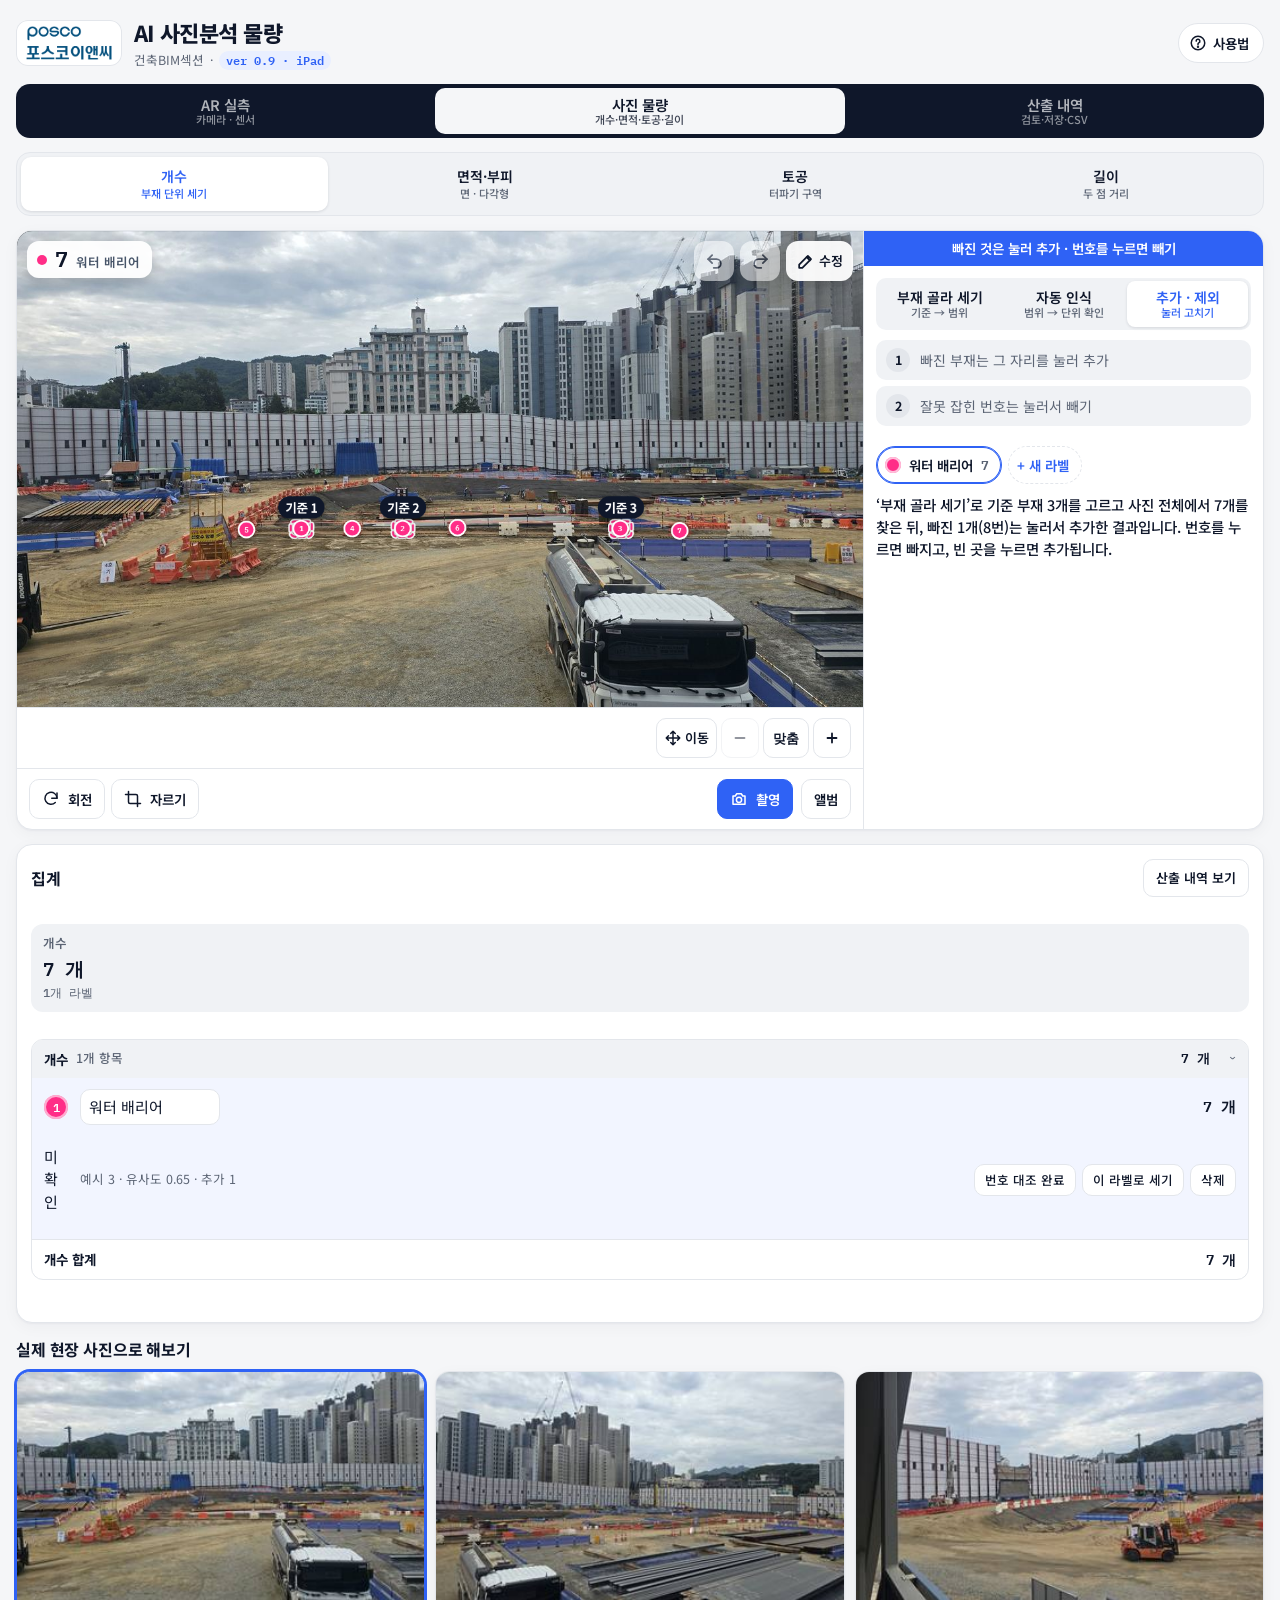
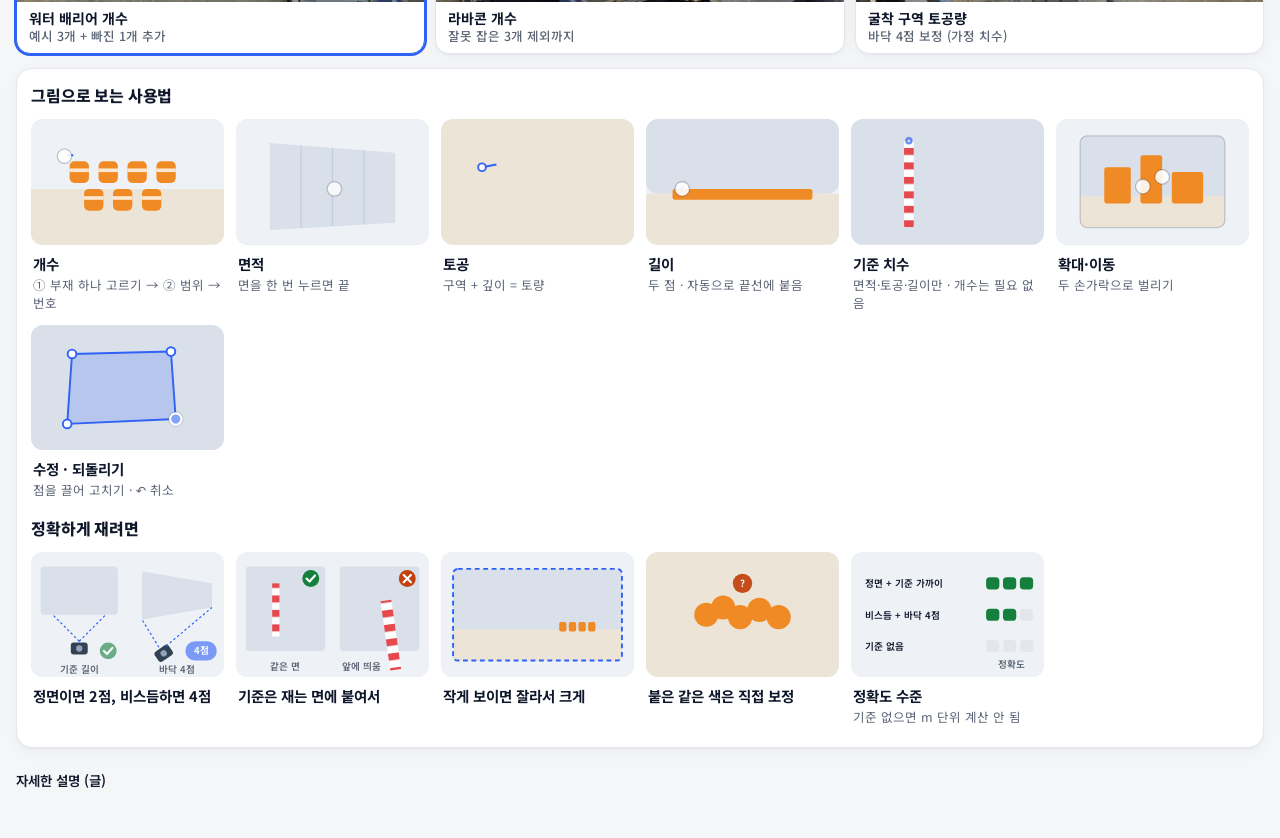
==== commit 2fd970ad: "Add field verification states and export review evidence for quantity counts" ====
--- a/ai-qto/index.html
+++ b/ai-qto/index.html
@@ -1,4 +1,4 @@
-<!doctype html><html lang="ko"><head><meta charset="utf-8"><meta name="viewport" content="width=device-width,initial-scale=1,viewport-fit=cover,user-scalable=no"><meta name="apple-mobile-web-app-capable" content="yes"><meta name="mobile-web-app-capable" content="yes"><meta name="apple-mobile-web-app-title" content="AI 물량"><meta name="apple-mobile-web-app-status-bar-style" content="default"><meta name="theme-color" content="#2f62f5"><meta name="format-detection" content="telephone=no"><link rel="manifest" href="manifest.webmanifest"><link rel="apple-touch-icon" href="icons/apple-touch-icon.png"><link rel="icon" type="image/png" sizes="192x192" href="icons/icon-192.png"><style>:root{color-scheme:light;padding-top:env(safe-area-inset-top,0px);padding-bottom:env(safe-area-inset-bottom,0px)}body{margin:0;font:14px system-ui}img{max-width:100%}[hidden]{display:none!important}</style><link rel="stylesheet" href="ipad.css?v=202611130921"><script src="ipad.js?v=202611130921"></script></head><body><title>AI 사진분석 물량</title>
+<!doctype html><html lang="ko"><head><meta charset="utf-8"><meta name="viewport" content="width=device-width,initial-scale=1,viewport-fit=cover,user-scalable=yes"><meta name="apple-mobile-web-app-capable" content="yes"><meta name="mobile-web-app-capable" content="yes"><meta name="apple-mobile-web-app-title" content="AI 물량"><meta name="apple-mobile-web-app-status-bar-style" content="default"><meta name="theme-color" content="#2f62f5"><meta name="format-detection" content="telephone=no"><link rel="manifest" href="manifest.webmanifest"><link rel="apple-touch-icon" href="icons/apple-touch-icon.png"><link rel="icon" type="image/png" sizes="192x192" href="icons/icon-192.png"><style>:root{color-scheme:light;padding-top:env(safe-area-inset-top,0px);padding-bottom:env(safe-area-inset-bottom,0px)}body{margin:0;font:14px system-ui}img{max-width:100%}[hidden]{display:none!important}</style><link rel="stylesheet" href="ipad.css?v=202611130921"><script src="ipad.js?v=202611130921"></script></head><body><title>AI 사진분석 물량</title>
 <meta name="claude:viewport-fit-sides" content="cover">
 <link rel="preconnect" href="https://fonts.googleapis.com">
 <link rel="stylesheet" href="https://fonts.googleapis.com/css2?family=Noto+Sans+KR:wght@400;500;700;800&family=IBM+Plex+Mono:wght@500;600&display=swap">
@@ -1110,6 +1110,19 @@
   gr.hits=all.filter(function(h){ return !gr.removes.some(function(q){ return Math.hypot(q.x-h.x,q.y-h.y)<Math.max(h.r,4); }); });
 }
 function countPts(gr){ return gr.hits.concat(gr.adds); }
+function fieldReview(it){
+  var regions=(it.regions||[]).filter(function(r){return !r.failed&&!r.canceled;}), issues=[];
+  if(regions.some(function(r){return r.busy;})) issues.push("분석 진행 중");
+  if(regions.some(function(r){return !r.local&&!r.busy&&Number.isFinite(r.n)&&r.n!==(r.pts||[]).length;})) issues.push("AI 개수·위치 불일치");
+  if(regions.some(function(r,i){return regions.slice(i+1).some(function(q){return Math.max(r.x,q.x)<Math.min(r.x+r.w,q.x+q.w)&&Math.max(r.y,q.y)<Math.min(r.y+r.h,q.y+q.h);});})) issues.push("범위 겹침·중복 확인");
+  return issues;
+}
+function fieldSignature(it){return JSON.stringify([it.name,countPts(it),it.regions,it.removes]);}
+function fieldState(it){
+  if(fieldReview(it).length) return "검토 필요";
+  return it.fieldChecked===fieldSignature(it)?"현장 확인":"미확인";
+}
+
 function activeGroup(create){
   var g=S.items.filter(function(it){ return it.id===S.active&&it.type==="count"; })[0];
   if(!g&&create){ var n=S.items.filter(function(it){ return it.type==="count"; }).length+1;
@@ -1278,7 +1291,9 @@
       var parts=[]; if((it.regions||[]).length) parts.push("범위 "+it.regions.length+(it.regions.every(function(r){ return r.local; })?" (기기)":" (AI)")); if(it.examples.length) parts.push("예시 "+it.examples.length+" · 유사도 "+it.thr.toFixed(2));
       if((it.regions||[]).length) parts.push(it.ref?"기준 직접 지정":"기준 자동");
       if(it.adds.length) parts.push("추가 "+it.adds.length); if(it.removes.length) parts.push("제외 "+it.removes.length); sub=parts.join(" · ");
-      acts='<button data-act="'+it.id+'">이 라벨로 세기</button>'+acts;
+      var issues=fieldReview(it), state=fieldState(it);
+      extra+='<p class="'+(issues.length?'warnline':'')+'">'+esc(state+(issues.length?' · '+issues.join(' / '):''))+'</p>';
+      acts='<button data-field-review="'+it.id+'" '+(issues.length?'disabled':'')+'>'+(state==='현장 확인'?'확인 취소':'번호 대조 완료')+'</button><button data-act="'+it.id+'">이 라벨로 세기</button>'+acts;
     } else if(k==="area"){
       var q=it.type==="region"?regionQ(it):polyQ(it), vol=q.area!=null?q.area*(+it.thick||0)/1000:null;
       main=sel(it,"member",MEMBERS.map(function(m){ return [m,m]; }))+'<label class="thick">두께'+inp(it,"thick","number",'inputmode="numeric" min="0"')+'mm</label>';
@@ -1984,6 +1999,14 @@
   });
 }
 
+document.addEventListener("click",function(e){
+  var button=e.target.closest("[data-field-review]");
+  if(!button) return;
+  var it=S.items.find(function(x){return x.id===Number(button.dataset.fieldReview);});
+  if(!it||fieldReview(it).length) return;
+  it.fieldChecked=fieldState(it)==="현장 확인"?null:fieldSignature(it);
+  refresh();
+});
 /* ---------- 내보내기 ---------- */
 function rows(){
   numberItems();
@@ -2002,7 +2025,12 @@
   var tl=0, hl=false; S.items.forEach(function(it){ if(it.type==="line"&&S.cal){ hl=true; tl+=distW(it.a,it.b); } }); if(hl) out.push(["길이 합계","","","","","",f(tl,2),"","","",""]);
   var n=0; S.items.forEach(function(it){ if(it.type==="count") n+=countPts(it).length; });
   if(n) out.push(["개수 총합계","","","","","","",n,"","",""]);
-  return out.map(function(r){ return r.map(function(c){ return String(c).replace(/,/g,""); }); });
+  out[0].push("검토 상태","검토 사유");
+  out.slice(1).forEach(function(row){
+    var it=row[0]==="개수"?S.items.find(function(x){return x.type==="count"&&x.no===row[1];}):null;
+    row.push(it?fieldState(it):"",it?fieldReview(it).join(" / "):"");
+  });
+  return out.map(function(r){return r.map(function(c){return String(c);});});
 }
 $("copyBtn").addEventListener("click",function(){
   var text=rows().map(function(r){ return r.join("\t"); }).join("\n");
